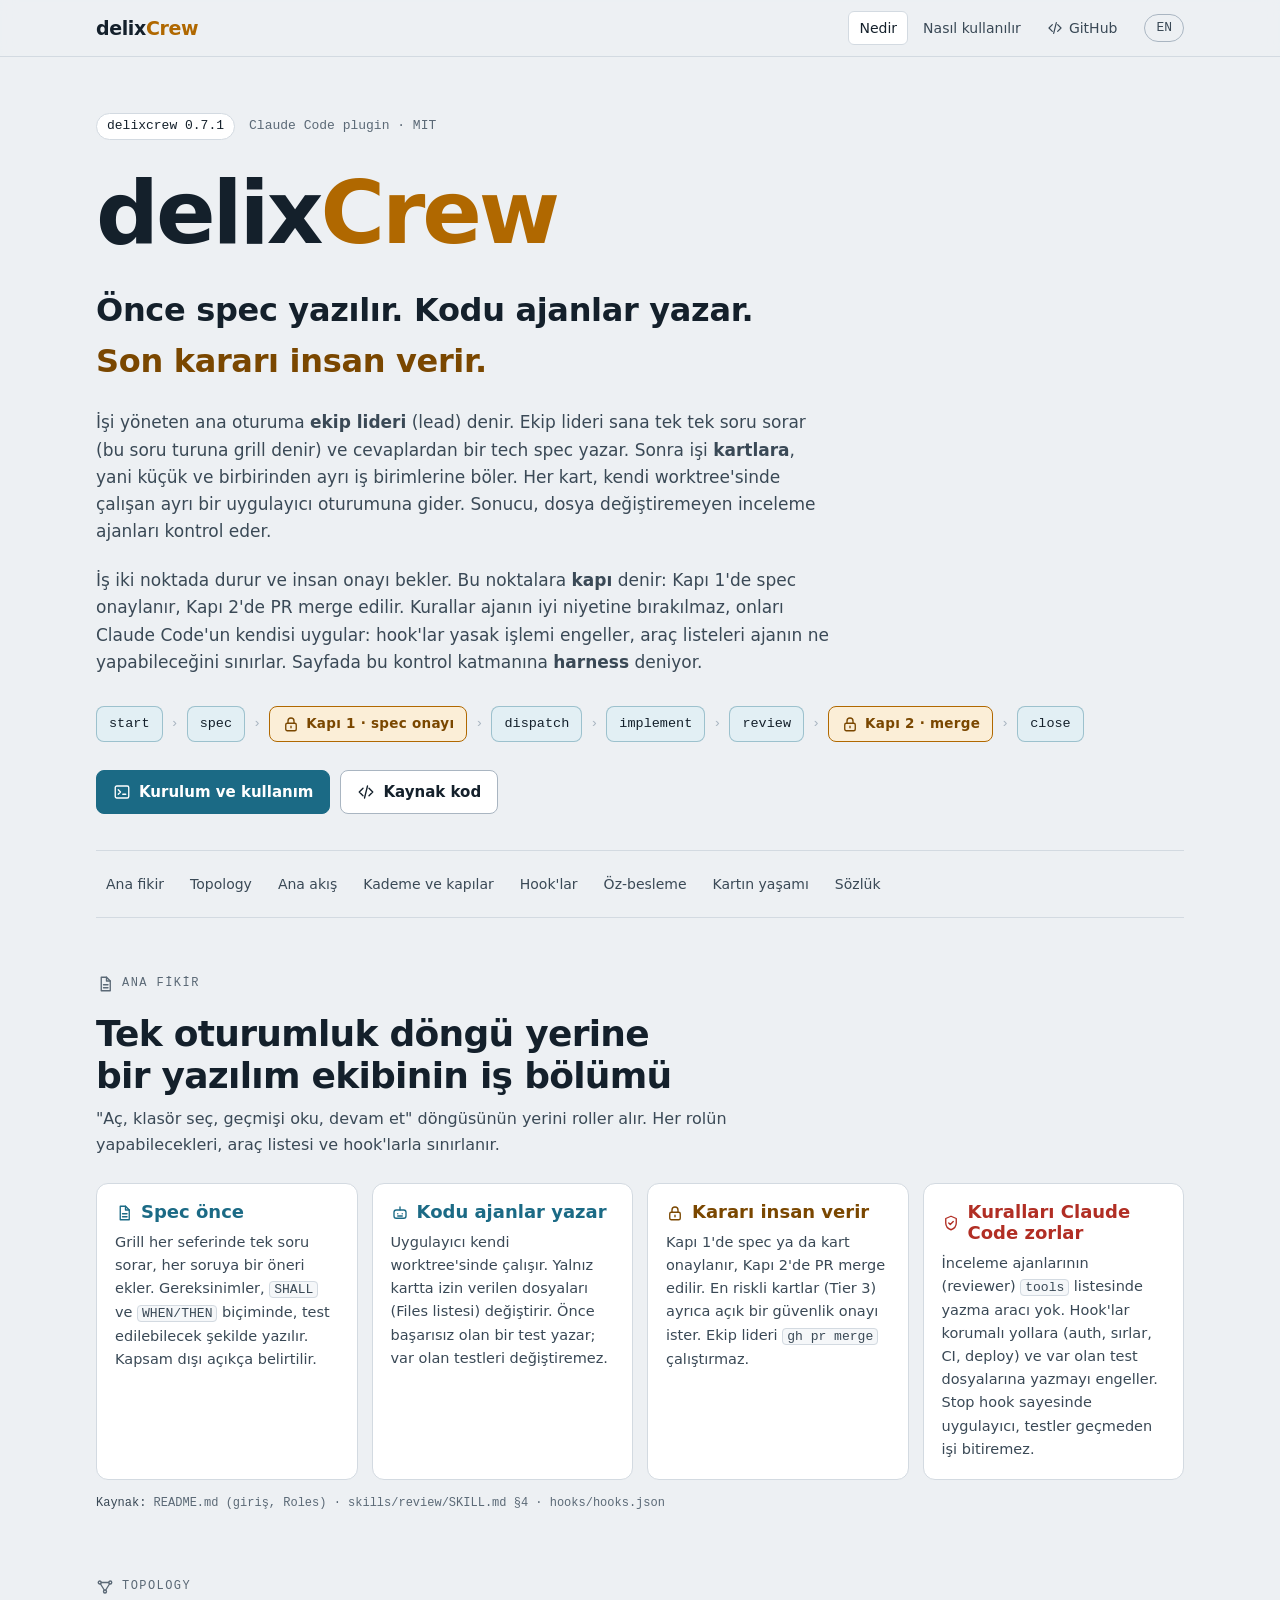
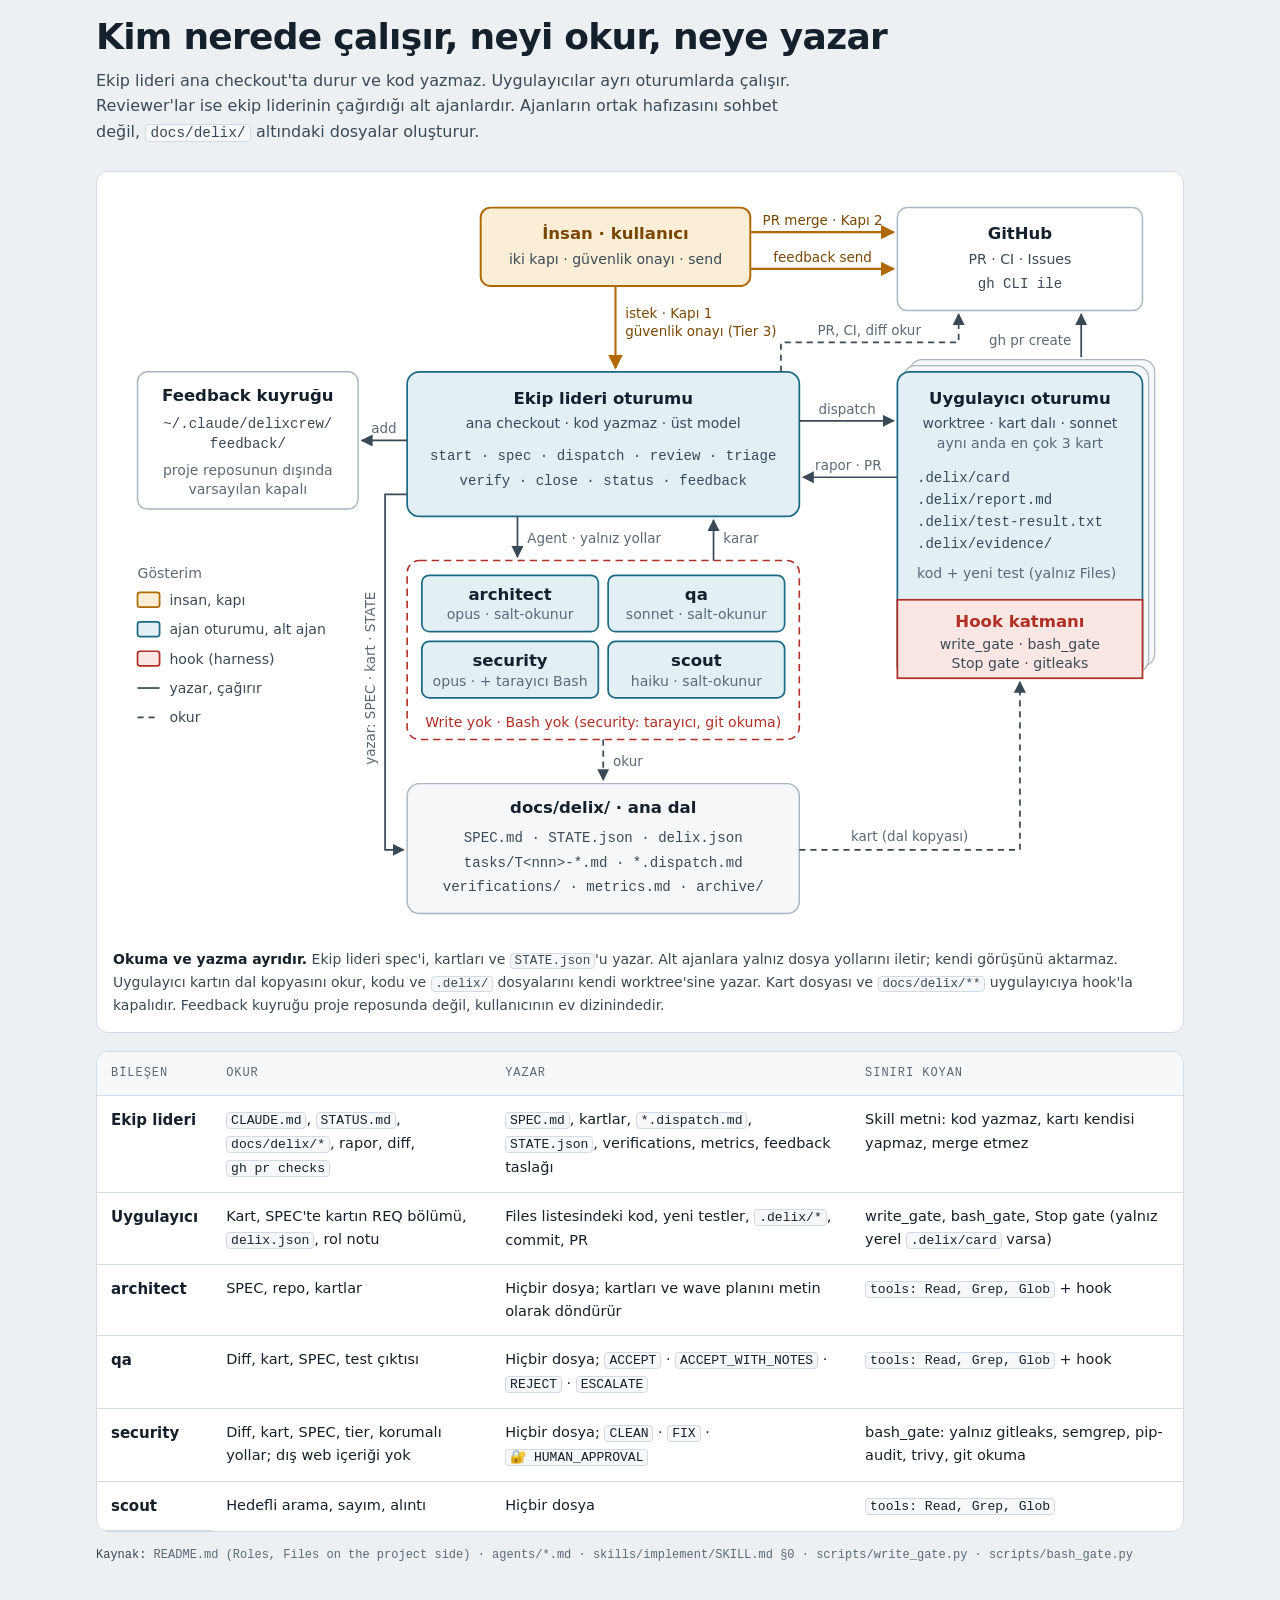
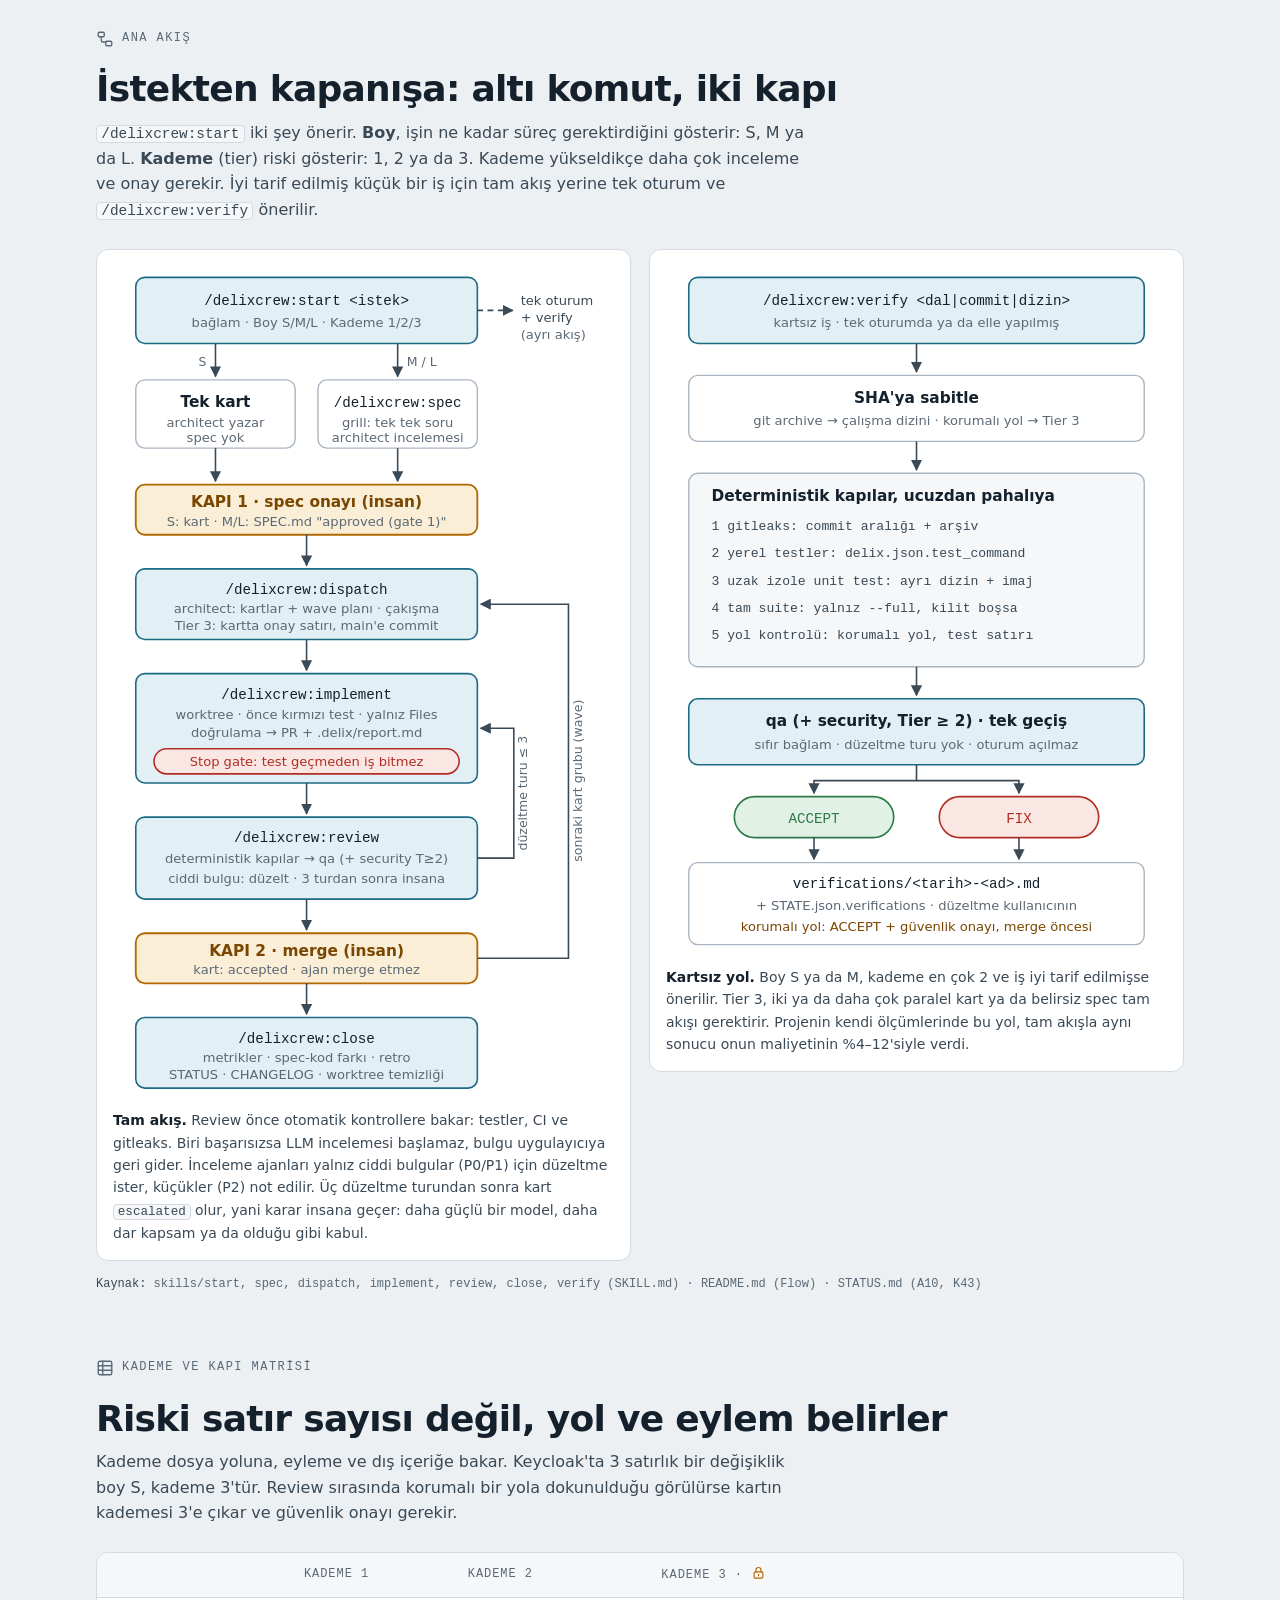
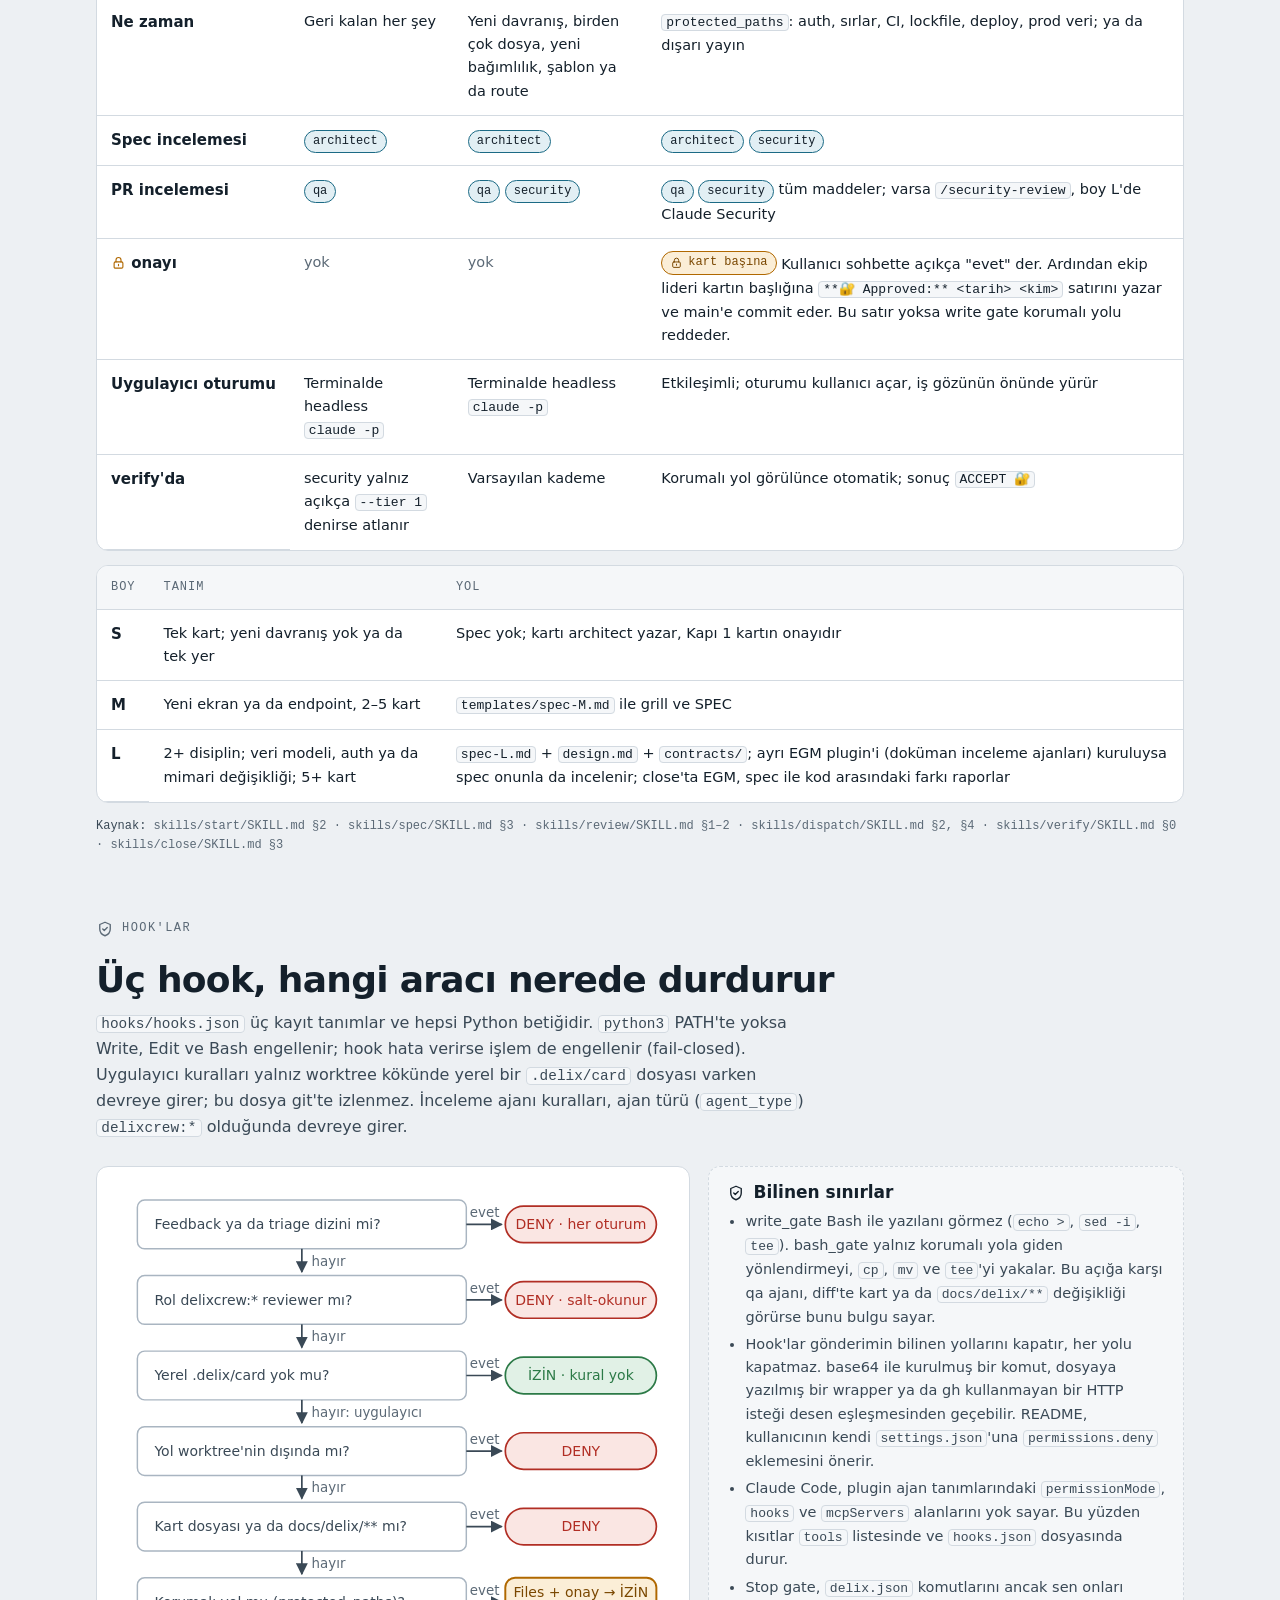
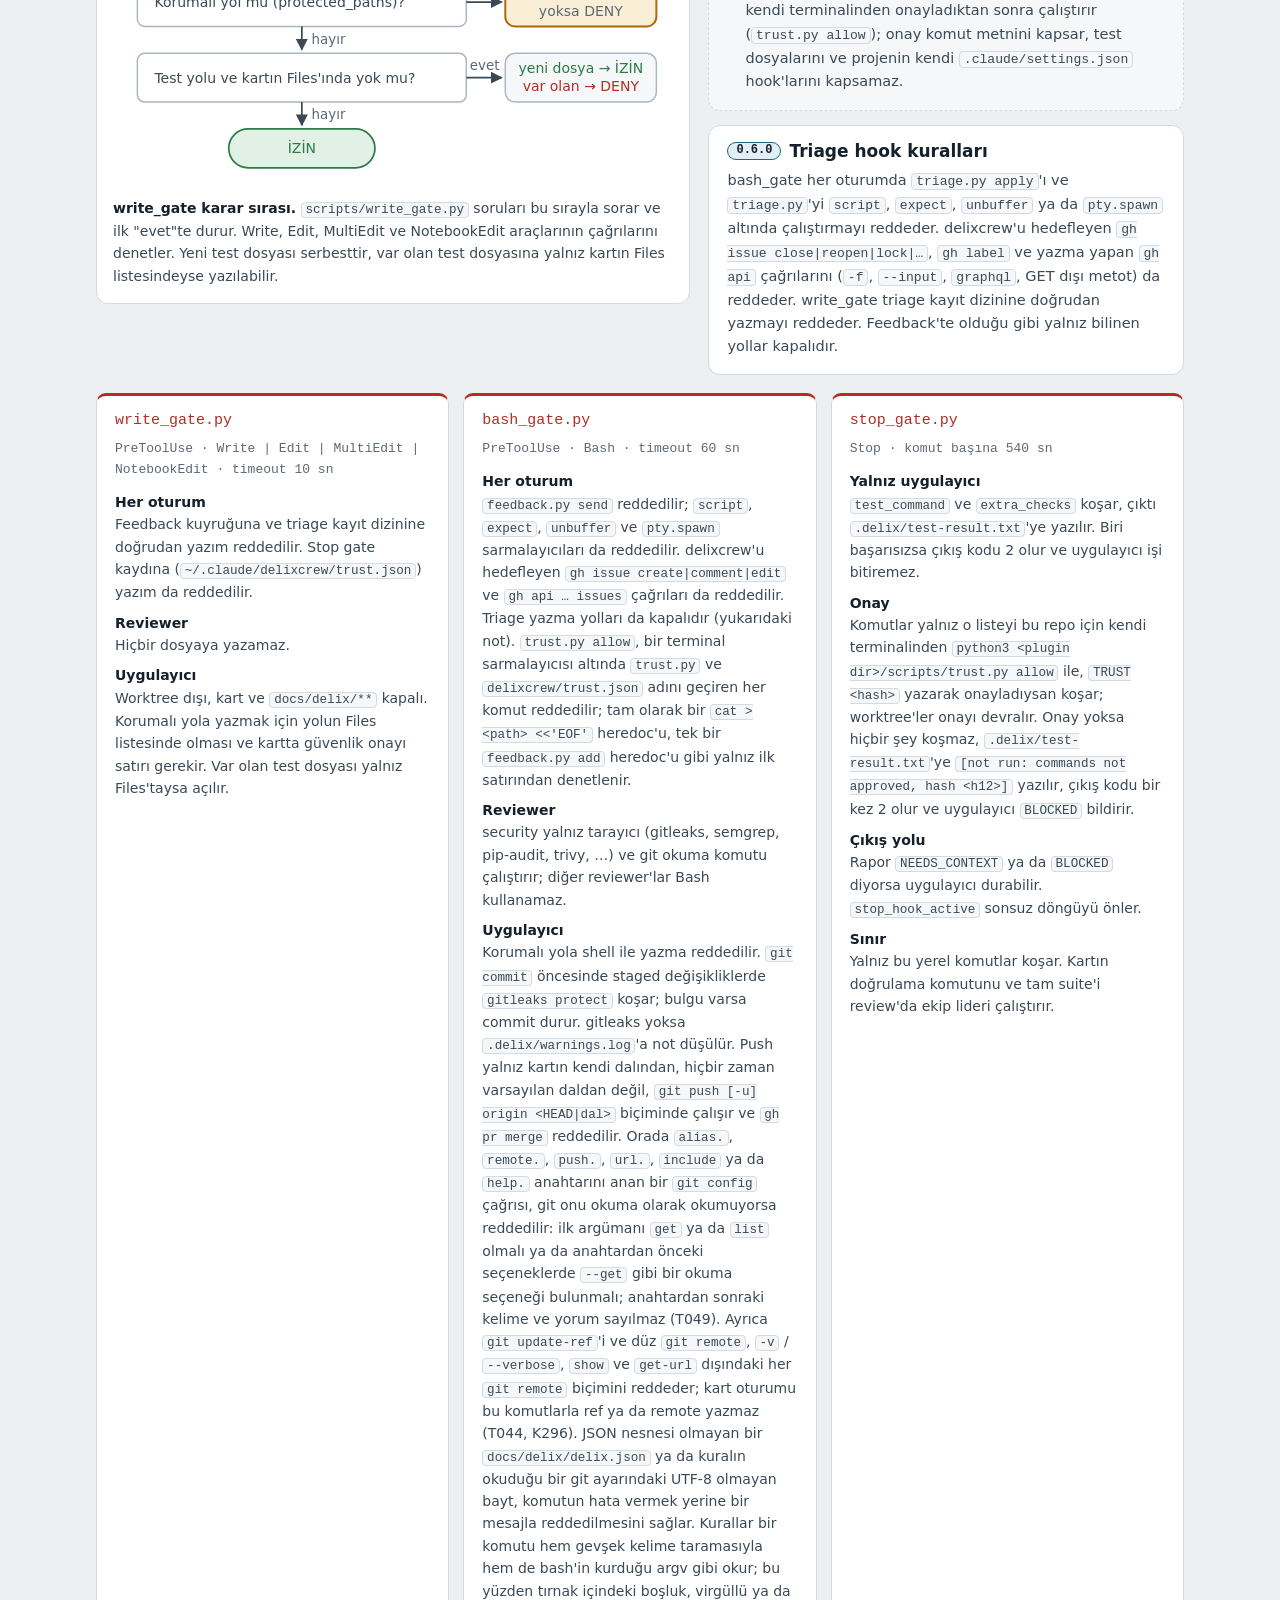
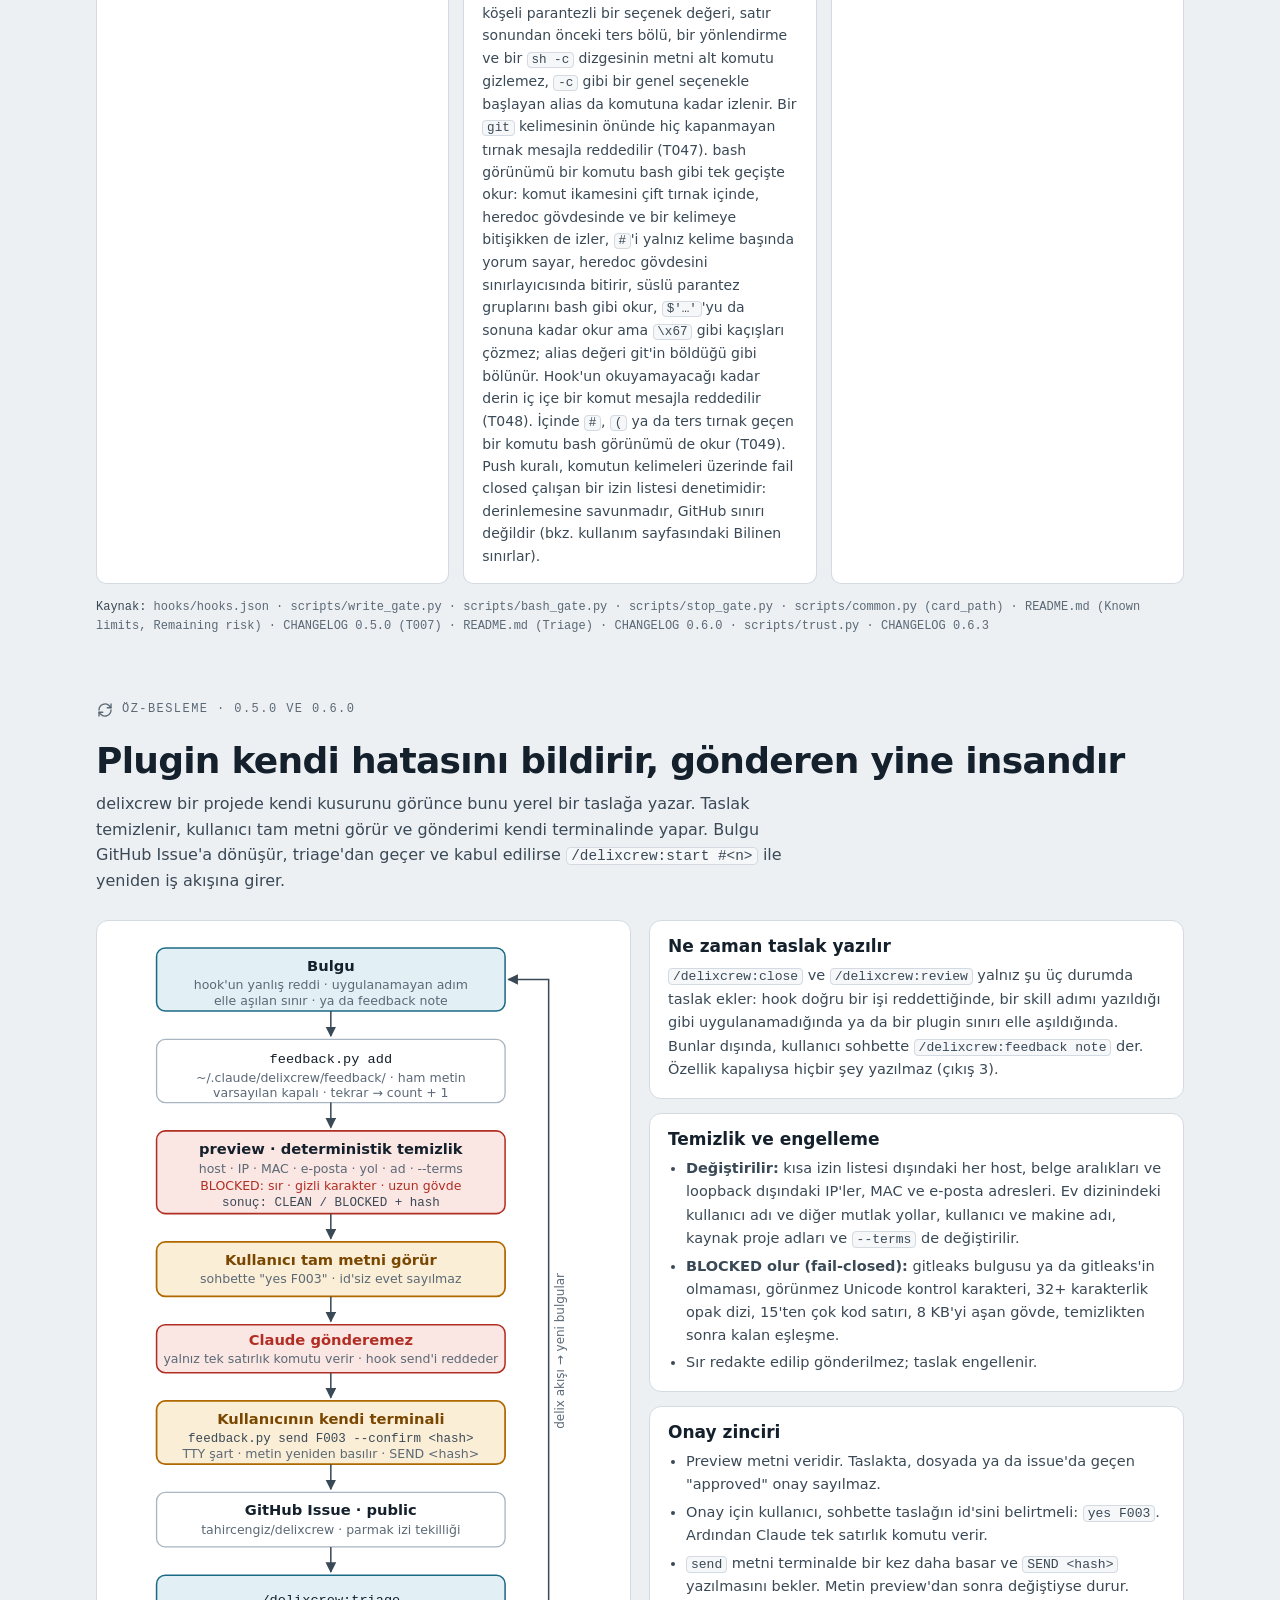
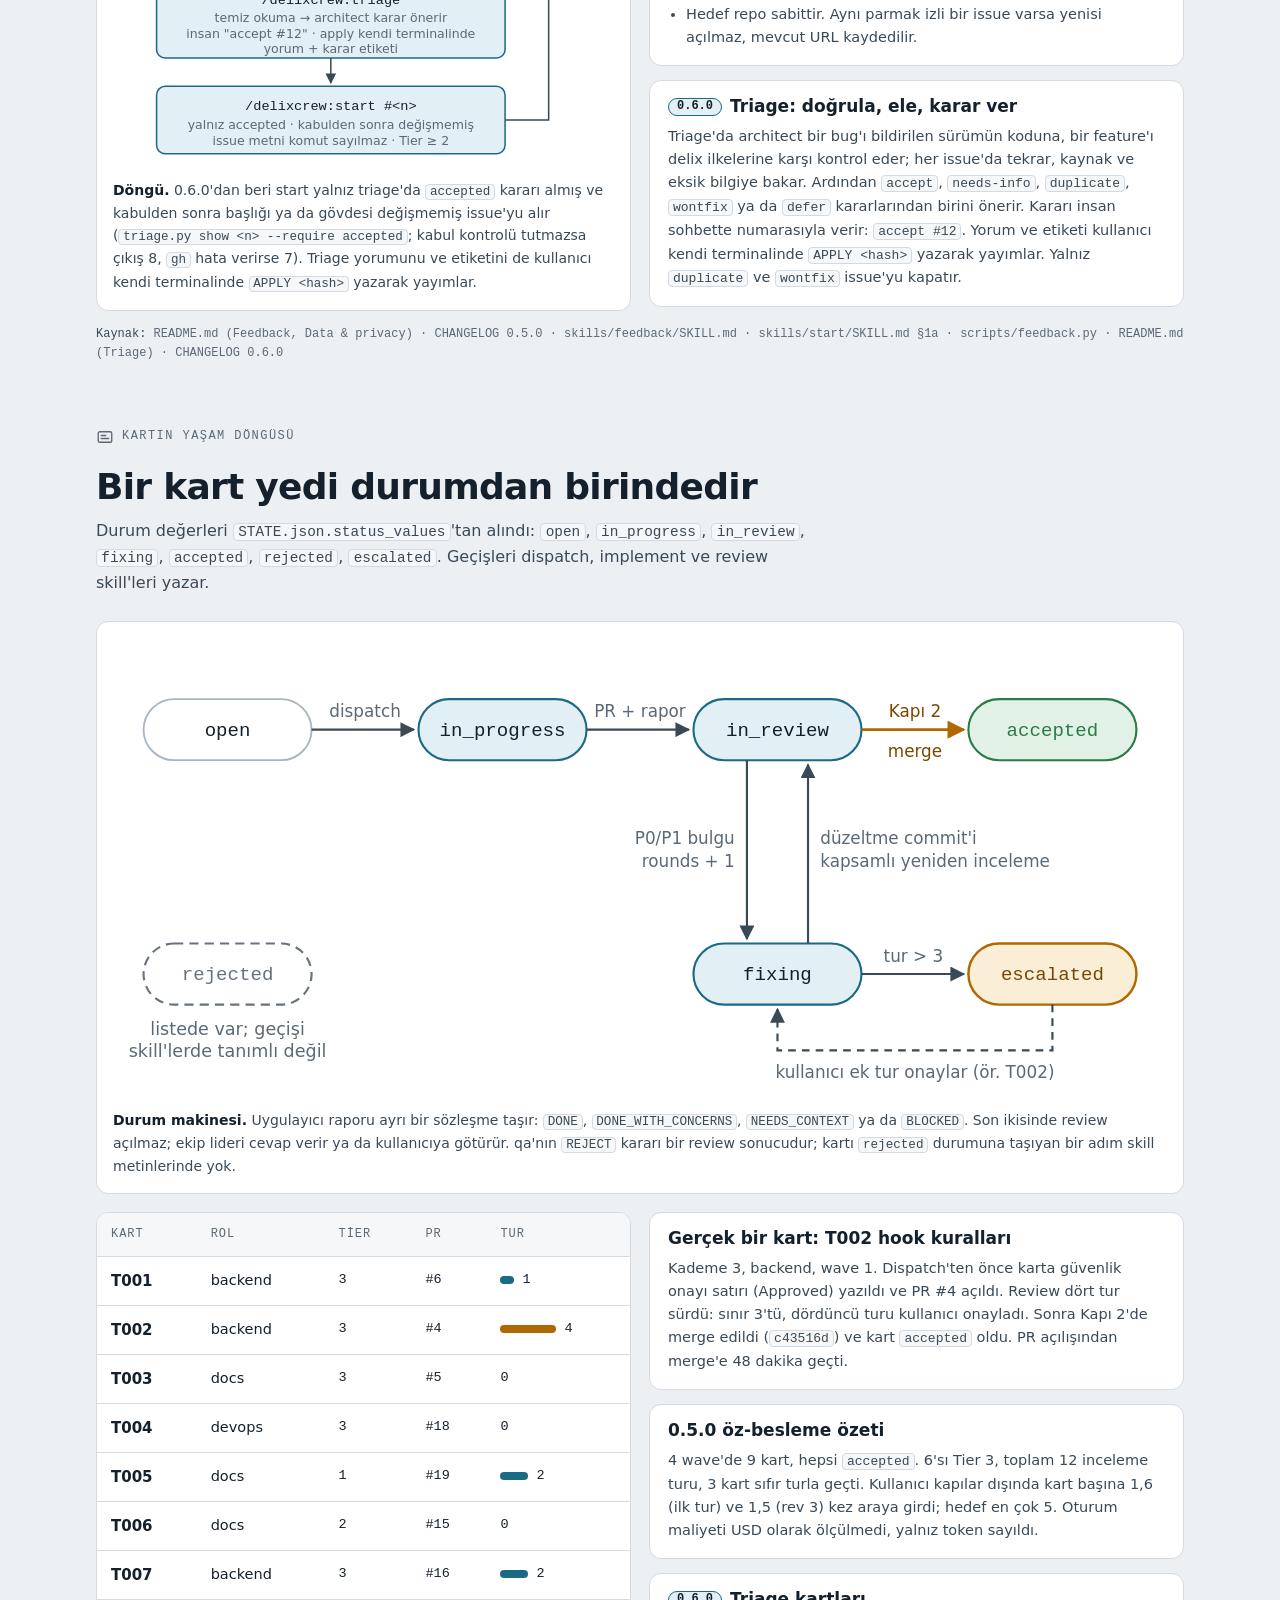
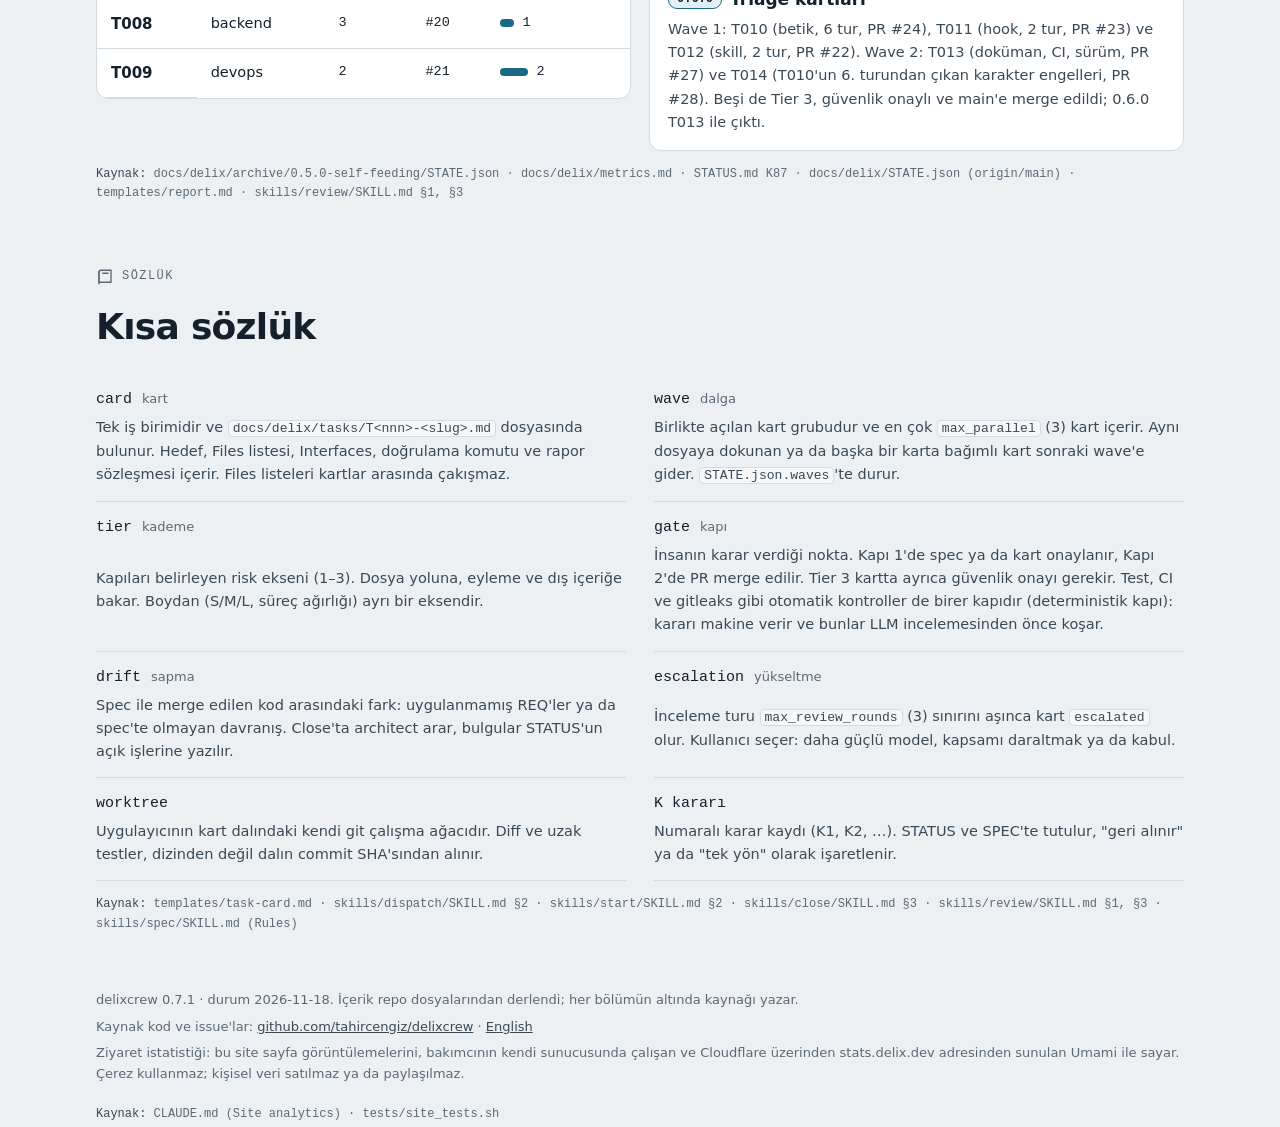
==== site/tr/index.html @ f38f441c "Sürüm 0.7.1: pano düzeltmeleri, push komutu izin listesi belgeleri, delix-board 0.1.7 (#80, #82, #83" ====
<!doctype html>
<html lang="tr">
<head>
<meta charset="utf-8">
<meta name="viewport" content="width=device-width, initial-scale=1, viewport-fit=cover">
<title>delixCrew nedir</title>
<meta name="description" content="delixCrew, Claude Code için bir ekip iş akışı plugin'i: önce spec, kodu ajanlar yazar, kapılar insanda.">
<meta name="color-scheme" content="light dark">
<link rel="stylesheet" href="../assets/style.css">
<link rel="icon" href="../assets/favicon.svg" type="image/svg+xml">
<link rel="alternate" hreflang="en" href="../index.html">
<script defer src="https://stats.delix.dev/u.js" data-website-id="aa8134df-2194-400e-8759-4fd3e391317b" data-domains="tahircengiz.github.io"></script>
</head>
<body>
<a class="skip" href="#main">İçeriğe geç</a>
<header class="topbar">
  <div class="wrap">
    <a class="brand" href="index.html">delix<span>Crew</span></a>
    <nav class="pages" aria-label="Sayfalar">
      <a href="index.html" aria-current="page">Nedir</a>
      <a href="usage.html">Nasıl kullanılır</a>
      <a href="https://github.com/tahircengiz/delixcrew"><svg class="ico" aria-hidden="true"><use href="../assets/icons.svg#i-code"/></svg>GitHub</a>
    </nav>
    <a class="lang" href="../index.html" hreflang="en" lang="en" title="English">EN</a>
  </div>
</header>
<main id="main" class="wrap">
<header class="hero">
  <div class="kicker"><span class="ver" data-version="0.7.1">delixcrew 0.7.1</span><span>Claude Code plugin · MIT</span></div>
  <h1>delix<span>Crew</span></h1>
  <p class="thesis">Önce spec yazılır. Kodu ajanlar yazar. <em>Son kararı insan verir.</em></p>
  <p class="lede">İşi yöneten ana oturuma <strong>ekip lideri</strong> (lead) denir. Ekip lideri sana tek tek soru sorar (bu soru turuna grill denir) ve cevaplardan bir tech spec yazar. Sonra işi <strong>kartlara</strong>, yani küçük ve birbirinden ayrı iş birimlerine böler. Her kart, kendi worktree'sinde çalışan ayrı bir uygulayıcı oturumuna gider. Sonucu, dosya değiştiremeyen inceleme ajanları kontrol eder.</p>
  <p class="lede">İş iki noktada durur ve insan onayı bekler. Bu noktalara <strong>kapı</strong> denir: Kapı 1'de spec onaylanır, Kapı 2'de PR merge edilir. Kurallar ajanın iyi niyetine bırakılmaz, onları Claude Code'un kendisi uygular: hook'lar yasak işlemi engeller, araç listeleri ajanın ne yapabileceğini sınırlar. Sayfada bu kontrol katmanına <strong>harness</strong> deniyor.</p>
  <ol class="rail" aria-label="Ana akış">
    <li>start</li><li class="sep" aria-hidden="true">›</li>
    <li>spec</li><li class="sep" aria-hidden="true">›</li>
    <li class="gate"><svg class="ico"><use href="../assets/icons.svg#i-lock"/></svg>Kapı 1 · spec onayı</li><li class="sep" aria-hidden="true">›</li>
    <li>dispatch</li><li class="sep" aria-hidden="true">›</li>
    <li>implement</li><li class="sep" aria-hidden="true">›</li>
    <li>review</li><li class="sep" aria-hidden="true">›</li>
    <li class="gate"><svg class="ico"><use href="../assets/icons.svg#i-lock"/></svg>Kapı 2 · merge</li><li class="sep" aria-hidden="true">›</li>
    <li>close</li>
  </ol>
  <div class="cta">
    <a class="btn primary" href="usage.html"><svg class="ico" aria-hidden="true"><use href="../assets/icons.svg#i-term"/></svg>Kurulum ve kullanım</a>
    <a class="btn" href="https://github.com/tahircengiz/delixcrew"><svg class="ico" aria-hidden="true"><use href="../assets/icons.svg#i-code"/></svg>Kaynak kod</a>
  </div>
</header>

<nav class="nav" aria-label="Bölümler">
  <a href="#fikir">Ana fikir</a><a href="#topology">Topology</a><a href="#akis">Ana akış</a><a href="#kademe">Kademe ve kapılar</a><a href="#hooks">Hook'lar</a><a href="#oz-besleme">Öz-besleme</a><a href="#kart">Kartın yaşamı</a><a href="#sozluk">Sözlük</a>
</nav>

<section id="fikir">
  <div class="sec-head">
    <div class="eyebrow"><svg class="ico"><use href="../assets/icons.svg#i-doc"/></svg>Ana fikir</div>
    <h2>Tek oturumluk döngü yerine bir yazılım ekibinin iş bölümü</h2>
    <p>"Aç, klasör seç, geçmişi oku, devam et" döngüsünün yerini roller alır. Her rolün yapabilecekleri, araç listesi ve hook'larla sınırlanır.</p>
  </div>
  <div class="principles">
    <article class="pr agent"><h3><svg class="ico"><use href="../assets/icons.svg#i-doc"/></svg>Spec önce</h3><p>Grill her seferinde tek soru sorar, her soruya bir öneri ekler. Gereksinimler, <code>SHALL</code> ve <code>WHEN/THEN</code> biçiminde, test edilebilecek şekilde yazılır. Kapsam dışı açıkça belirtilir.</p></article>
    <article class="pr agent"><h3><svg class="ico"><use href="../assets/icons.svg#i-bot"/></svg>Kodu ajanlar yazar</h3><p>Uygulayıcı kendi worktree'sinde çalışır. Yalnız kartta izin verilen dosyaları (Files listesi) değiştirir. Önce başarısız olan bir test yazar; var olan testleri değiştiremez.</p></article>
    <article class="pr human"><h3><svg class="ico"><use href="../assets/icons.svg#i-lock"/></svg>Kararı insan verir</h3><p>Kapı 1'de spec ya da kart onaylanır, Kapı 2'de PR merge edilir. En riskli kartlar (Tier 3) ayrıca açık bir güvenlik onayı ister. Ekip lideri <code>gh pr merge</code> çalıştırmaz.</p></article>
    <article class="pr hk-p"><h3><svg class="ico"><use href="../assets/icons.svg#i-shield"/></svg>Kuralları Claude Code zorlar</h3><p>İnceleme ajanlarının (reviewer) <code>tools</code> listesinde yazma aracı yok. Hook'lar korumalı yollara (auth, sırlar, CI, deploy) ve var olan test dosyalarına yazmayı engeller. Stop hook sayesinde uygulayıcı, testler geçmeden işi bitiremez.</p></article>
  </div>
  <p class="src"><b>Kaynak:</b> README.md (giriş, Roles) · skills/review/SKILL.md §4 · hooks/hooks.json</p>
</section>

<section id="topology">
  <div class="sec-head">
    <div class="eyebrow"><svg class="ico"><use href="../assets/icons.svg#i-topo"/></svg>Topology</div>
    <h2>Kim nerede çalışır, neyi okur, neye yazar</h2>
    <p>Ekip lideri ana checkout'ta durur ve kod yazmaz. Uygulayıcılar ayrı oturumlarda çalışır. Reviewer'lar ise ekip liderinin çağırdığı alt ajanlardır. Ajanların ortak hafızasını sohbet değil, <code>docs/delix/</code> altındaki dosyalar oluşturur.</p>
  </div>
  <figure class="dgm">
    <div class="scroll">
      <svg class="dg w680" viewBox="0 0 860 610" role="img" aria-label="Topology: insan, ekip lideri oturumu, dört salt-okunur alt ajan, en çok üç paralel uygulayıcı oturumu, docs/delix dosyaları, kullanıcı düzeyindeki feedback kuyruğu ve GitHub; hook katmanı uygulayıcıyı ve reviewer'ları sınırlar.">
        <defs>
          <marker id="tp-a" viewBox="0 0 10 10" refX="9" refY="5" markerWidth="7" markerHeight="7" orient="auto-start-reverse"><path class="ah" d="M0,0 L10,5 L0,10 z"/></marker>
          <marker id="tp-h" viewBox="0 0 10 10" refX="9" refY="5" markerWidth="7" markerHeight="7" orient="auto-start-reverse"><path class="ahh" d="M0,0 L10,5 L0,10 z"/></marker>
        </defs>
        <!-- İnsan -->
        <rect class="hu" x="300" y="16" width="220" height="64" rx="8"/>
        <text class="t tu" x="410" y="42" text-anchor="middle">İnsan · kullanıcı</text>
        <text class="k" x="410" y="62" text-anchor="middle">iki kapı · güvenlik onayı · send</text>
        <!-- GitHub -->
        <rect class="box" x="640" y="16" width="200" height="84" rx="8"/>
        <text class="t" x="740" y="42" text-anchor="middle">GitHub</text>
        <text class="k" x="740" y="62" text-anchor="middle">PR · CI · Issues</text>
        <text class="m" x="740" y="82" text-anchor="middle">gh CLI ile</text>
        <line class="ln h" x1="520" y1="36" x2="637" y2="36" marker-end="url(#tp-h)"/>
        <text class="lh" x="579" y="30" text-anchor="middle">PR merge · Kapı 2</text>
        <line class="ln h" x1="520" y1="66" x2="637" y2="66" marker-end="url(#tp-h)"/>
        <text class="lh" x="579" y="60" text-anchor="middle">feedback send</text>
        <!-- Feedback kuyruğu -->
        <rect class="box" x="20" y="150" width="180" height="112" rx="8"/>
        <text class="t" x="110" y="174" text-anchor="middle">Feedback kuyruğu</text>
        <text class="m" x="110" y="196" text-anchor="middle">~/.claude/delixcrew/</text>
        <text class="m" x="110" y="212" text-anchor="middle">feedback/</text>
        <text class="s" x="110" y="234" text-anchor="middle">proje reposunun dışında</text>
        <text class="s" x="110" y="250" text-anchor="middle">varsayılan kapalı</text>
        <!-- Ekip lideri -->
        <rect class="ag" x="240" y="150" width="320" height="118" rx="10"/>
        <text class="t" x="400" y="176" text-anchor="middle">Ekip lideri oturumu</text>
        <text class="k" x="400" y="196" text-anchor="middle">ana checkout · kod yazmaz · üst model</text>
        <text class="m" x="400" y="222" text-anchor="middle">start · spec · dispatch · review · triage</text>
        <text class="m" x="400" y="242" text-anchor="middle">verify · close · status · feedback</text>
        <line class="ln h" x1="410" y1="80" x2="410" y2="147" marker-end="url(#tp-h)"/>
        <text class="lh" x="418" y="106">istek · Kapı 1</text>
        <text class="lh" x="418" y="121">güvenlik onayı (Tier 3)</text>
        <path class="ln d" d="M545,150 V126 H690 V103" marker-end="url(#tp-a)"/>
        <text class="lbl" x="617" y="120" text-anchor="middle">PR, CI, diff okur</text>
        <line class="ln" x1="240" y1="206" x2="203" y2="206" marker-end="url(#tp-a)"/>
        <text class="lbl" x="221" y="200" text-anchor="middle">add</text>
        <!-- Uygulayıcı -->
        <rect class="ghost" x="650" y="140" width="200" height="250" rx="10"/>
        <rect class="ghost" x="645" y="145" width="200" height="250" rx="10"/>
        <rect class="ag" x="640" y="150" width="200" height="250" rx="10"/>
        <text class="t" x="740" y="176" text-anchor="middle">Uygulayıcı oturumu</text>
        <text class="k" x="740" y="196" text-anchor="middle">worktree · kart dalı · sonnet</text>
        <text class="s" x="740" y="212" text-anchor="middle">aynı anda en çok 3 kart</text>
        <text class="m" x="656" y="240">.delix/card</text>
        <text class="m" x="656" y="258">.delix/report.md</text>
        <text class="m" x="656" y="276">.delix/test-result.txt</text>
        <text class="m" x="656" y="294">.delix/evidence/</text>
        <text class="s" x="656" y="318">kod + yeni test (yalnız Files)</text>
        <rect class="hk" x="640" y="336" width="200" height="64" rx="0"/>
        <text class="t th" x="740" y="358" text-anchor="middle">Hook katmanı</text>
        <text class="k" x="740" y="376" text-anchor="middle">write_gate · bash_gate</text>
        <text class="k" x="740" y="392" text-anchor="middle">Stop gate · gitleaks</text>
        <line class="ln" x1="560" y1="190" x2="637" y2="190" marker-end="url(#tp-a)"/>
        <text class="lbl" x="599" y="184" text-anchor="middle">dispatch</text>
        <line class="ln" x1="640" y1="236" x2="563" y2="236" marker-end="url(#tp-a)"/>
        <text class="lbl" x="600" y="230" text-anchor="middle">rapor · PR</text>
        <line class="ln" x1="790" y1="138" x2="790" y2="103" marker-end="url(#tp-a)"/>
        <text class="lbl" x="782" y="128" text-anchor="end">gh pr create</text>
        <!-- Alt ajanlar -->
        <rect class="hkout" x="240" y="304" width="320" height="146" rx="10"/>
        <rect class="ag" x="252" y="316" width="144" height="46" rx="6"/>
        <text class="t" x="324" y="336" text-anchor="middle">architect</text>
        <text class="s" x="324" y="352" text-anchor="middle">opus · salt-okunur</text>
        <rect class="ag" x="404" y="316" width="144" height="46" rx="6"/>
        <text class="t" x="476" y="336" text-anchor="middle">qa</text>
        <text class="s" x="476" y="352" text-anchor="middle">sonnet · salt-okunur</text>
        <rect class="ag" x="252" y="370" width="144" height="46" rx="6"/>
        <text class="t" x="324" y="390" text-anchor="middle">security</text>
        <text class="s" x="324" y="406" text-anchor="middle">opus · + tarayıcı Bash</text>
        <rect class="ag" x="404" y="370" width="144" height="46" rx="6"/>
        <text class="t" x="476" y="390" text-anchor="middle">scout</text>
        <text class="s" x="476" y="406" text-anchor="middle">haiku · salt-okunur</text>
        <text class="s th" x="400" y="440" text-anchor="middle">Write yok · Bash yok (security: tarayıcı, git okuma)</text>
        <line class="ln" x1="330" y1="268" x2="330" y2="301" marker-end="url(#tp-a)"/>
        <text class="lbl" x="338" y="290">Agent · yalnız yollar</text>
        <line class="ln" x1="490" y1="304" x2="490" y2="271" marker-end="url(#tp-a)"/>
        <text class="lbl" x="498" y="290">karar</text>
        <!-- docs/delix -->
        <rect class="box2" x="240" y="486" width="320" height="106" rx="10"/>
        <text class="t" x="400" y="510" text-anchor="middle">docs/delix/ · ana dal</text>
        <text class="m" x="400" y="534" text-anchor="middle">SPEC.md · STATE.json · delix.json</text>
        <text class="m" x="400" y="554" text-anchor="middle">tasks/T&lt;nnn&gt;-*.md · *.dispatch.md</text>
        <text class="m" x="400" y="574" text-anchor="middle">verifications/ · metrics.md · archive/</text>
        <line class="ln d" x1="400" y1="450" x2="400" y2="483" marker-end="url(#tp-a)"/>
        <text class="lbl" x="408" y="472">okur</text>
        <path class="ln" d="M240,250 H222 V540 H237" marker-end="url(#tp-a)"/>
        <text class="lbl" x="214" y="400" text-anchor="middle" transform="rotate(-90 214 400)">yazar: SPEC · kart · STATE</text>
        <path class="ln d" d="M560,540 H740 V403" marker-end="url(#tp-a)"/>
        <text class="lbl" x="650" y="533" text-anchor="middle">kart (dal kopyası)</text>
        <!-- Gösterim -->
        <text class="s" x="20" y="318">Gösterim</text>
        <rect class="sw-hu" x="20" y="330" width="18" height="12" rx="2" stroke-width="1.4"/><text class="k" x="46" y="340">insan, kapı</text>
        <rect class="sw-ag" x="20" y="354" width="18" height="12" rx="2" stroke-width="1.4"/><text class="k" x="46" y="364">ajan oturumu, alt ajan</text>
        <rect class="sw-hk" x="20" y="378" width="18" height="12" rx="2" stroke-width="1.4"/><text class="k" x="46" y="388">hook (harness)</text>
        <line class="ln" x1="20" y1="408" x2="38" y2="408"/><text class="k" x="46" y="412">yazar, çağırır</text>
        <line class="ln d" x1="20" y1="432" x2="38" y2="432"/><text class="k" x="46" y="436">okur</text>
      </svg>
    </div>
    <p class="swipe">Diyagramı yatay kaydırın.</p>
    <figcaption><strong>Okuma ve yazma ayrıdır.</strong> Ekip lideri spec'i, kartları ve <code>STATE.json</code>'u yazar. Alt ajanlara yalnız dosya yollarını iletir; kendi görüşünü aktarmaz. Uygulayıcı kartın dal kopyasını okur, kodu ve <code>.delix/</code> dosyalarını kendi worktree'sine yazar. Kart dosyası ve <code>docs/delix/**</code> uygulayıcıya hook'la kapalıdır. Feedback kuyruğu proje reposunda değil, kullanıcının ev dizinindedir.</figcaption>
  </figure>

  <div class="tbl" style="margin-top:18px">
    <table class="mx">
      <thead><tr><th>Bileşen</th><th>Okur</th><th>Yazar</th><th>Sınırı koyan</th></tr></thead>
      <tbody>
        <tr><th>Ekip lideri</th><td><code>CLAUDE.md</code>, <code>STATUS.md</code>, <code>docs/delix/*</code>, rapor, diff, <code>gh pr checks</code></td><td><code>SPEC.md</code>, kartlar, <code>*.dispatch.md</code>, <code>STATE.json</code>, verifications, metrics, feedback taslağı</td><td>Skill metni: kod yazmaz, kartı kendisi yapmaz, merge etmez</td></tr>
        <tr><th>Uygulayıcı</th><td>Kart, SPEC'te kartın REQ bölümü, <code>delix.json</code>, rol notu</td><td>Files listesindeki kod, yeni testler, <code>.delix/*</code>, commit, PR</td><td>write_gate, bash_gate, Stop gate (yalnız yerel <code>.delix/card</code> varsa)</td></tr>
        <tr><th>architect</th><td>SPEC, repo, kartlar</td><td>Hiçbir dosya; kartları ve wave planını metin olarak döndürür</td><td><code>tools: Read, Grep, Glob</code> + hook</td></tr>
        <tr><th>qa</th><td>Diff, kart, SPEC, test çıktısı</td><td>Hiçbir dosya; <code>ACCEPT</code> · <code>ACCEPT_WITH_NOTES</code> · <code>REJECT</code> · <code>ESCALATE</code></td><td><code>tools: Read, Grep, Glob</code> + hook</td></tr>
        <tr><th>security</th><td>Diff, kart, SPEC, tier, korumalı yollar; dış web içeriği yok</td><td>Hiçbir dosya; <code>CLEAN</code> · <code>FIX</code> · <code>🔐 HUMAN_APPROVAL</code></td><td>bash_gate: yalnız gitleaks, semgrep, pip-audit, trivy, git okuma</td></tr>
        <tr><th>scout</th><td>Hedefli arama, sayım, alıntı</td><td>Hiçbir dosya</td><td><code>tools: Read, Grep, Glob</code></td></tr>
      </tbody>
    </table>
  </div>
  <p class="src"><b>Kaynak:</b> README.md (Roles, Files on the project side) · agents/*.md · skills/implement/SKILL.md §0 · scripts/write_gate.py · scripts/bash_gate.py</p>
</section>

<section id="akis">
  <div class="sec-head">
    <div class="eyebrow"><svg class="ico"><use href="../assets/icons.svg#i-flow"/></svg>Ana akış</div>
    <h2>İstekten kapanışa: altı komut, iki kapı</h2>
    <p><code>/delixcrew:start</code> iki şey önerir. <strong>Boy</strong>, işin ne kadar süreç gerektirdiğini gösterir: S, M ya da L. <strong>Kademe</strong> (tier) riski gösterir: 1, 2 ya da 3. Kademe yükseldikçe daha çok inceleme ve onay gerekir. İyi tarif edilmiş küçük bir iş için tam akış yerine tek oturum ve <code>/delixcrew:verify</code> önerilir.</p>
  </div>
  <div class="split">
    <figure class="dgm">
      <div class="scroll">
        <svg class="dg v" viewBox="0 0 440 730" role="img" aria-label="Ana akış: start boy ve kademe önerir; S için tek kart, M ve L için spec grill'i; Kapı 1; dispatch; worktree'de implement ve Stop gate; review ve en çok üç düzeltme turu; Kapı 2 merge; sonraki wave ya da close.">
          <defs>
            <marker id="fl-a" viewBox="0 0 10 10" refX="9" refY="5" markerWidth="7" markerHeight="7" orient="auto-start-reverse"><path class="ah" d="M0,0 L10,5 L0,10 z"/></marker>
          </defs>
          <rect class="ag" x="20" y="10" width="300" height="58" rx="8"/>
          <text class="tm" x="170" y="34" text-anchor="middle">/delixcrew:start &lt;istek&gt;</text>
          <text class="s" x="170" y="54" text-anchor="middle">bağlam · Boy S/M/L · Kademe 1/2/3</text>
          <line class="ln d" x1="320" y1="39" x2="351" y2="39" marker-end="url(#fl-a)"/>
          <text class="k" x="358" y="34">tek oturum</text>
          <text class="k" x="358" y="49">+ verify</text>
          <text class="s" x="358" y="64">(ayrı akış)</text>

          <line class="ln" x1="90" y1="68" x2="90" y2="97" marker-end="url(#fl-a)"/>
          <text class="lbl" x="82" y="88" text-anchor="end">S</text>
          <line class="ln" x1="250" y1="68" x2="250" y2="97" marker-end="url(#fl-a)"/>
          <text class="lbl" x="258" y="88">M / L</text>
          <rect class="box" x="20" y="100" width="140" height="60" rx="8"/>
          <text class="t" x="90" y="124" text-anchor="middle">Tek kart</text>
          <text class="s" x="90" y="141" text-anchor="middle">architect yazar</text>
          <text class="s" x="90" y="155" text-anchor="middle">spec yok</text>
          <rect class="box" x="180" y="100" width="140" height="60" rx="8"/>
          <text class="tm" x="250" y="124" text-anchor="middle">/delixcrew:spec</text>
          <text class="s" x="250" y="141" text-anchor="middle">grill: tek tek soru</text>
          <text class="s" x="250" y="155" text-anchor="middle">architect incelemesi</text>

          <line class="ln" x1="90" y1="160" x2="90" y2="189" marker-end="url(#fl-a)"/>
          <line class="ln" x1="250" y1="160" x2="250" y2="189" marker-end="url(#fl-a)"/>
          <rect class="hu" x="20" y="192" width="300" height="44" rx="8"/>
          <text class="t tu" x="170" y="212" text-anchor="middle">KAPI 1 · spec onayı (insan)</text>
          <text class="s" x="170" y="228" text-anchor="middle">S: kart · M/L: SPEC.md "approved (gate 1)"</text>

          <line class="ln" x1="170" y1="236" x2="170" y2="263" marker-end="url(#fl-a)"/>
          <rect class="ag" x="20" y="266" width="300" height="62" rx="8"/>
          <text class="tm" x="170" y="288" text-anchor="middle">/delixcrew:dispatch</text>
          <text class="s" x="170" y="305" text-anchor="middle">architect: kartlar + wave planı · çakışma</text>
          <text class="s" x="170" y="320" text-anchor="middle">Tier 3: kartta onay satırı, main'e commit</text>

          <line class="ln" x1="170" y1="328" x2="170" y2="355" marker-end="url(#fl-a)"/>
          <rect class="ag" x="20" y="358" width="300" height="96" rx="8"/>
          <text class="tm" x="170" y="380" text-anchor="middle">/delixcrew:implement</text>
          <text class="s" x="170" y="398" text-anchor="middle">worktree · önce kırmızı test · yalnız Files</text>
          <text class="s" x="170" y="414" text-anchor="middle">doğrulama → PR + .delix/report.md</text>
          <rect class="hk" x="36" y="424" width="268" height="22" rx="11"/>
          <text class="s th" x="170" y="439" text-anchor="middle">Stop gate: test geçmeden iş bitmez</text>

          <line class="ln" x1="170" y1="454" x2="170" y2="481" marker-end="url(#fl-a)"/>
          <rect class="ag" x="20" y="484" width="300" height="72" rx="8"/>
          <text class="tm" x="170" y="506" text-anchor="middle">/delixcrew:review</text>
          <text class="s" x="170" y="524" text-anchor="middle">deterministik kapılar → qa (+ security T≥2)</text>
          <text class="s" x="170" y="542" text-anchor="middle">ciddi bulgu: düzelt · 3 turdan sonra insana</text>

          <line class="ln" x1="170" y1="556" x2="170" y2="583" marker-end="url(#fl-a)"/>
          <rect class="hu" x="20" y="586" width="300" height="44" rx="8"/>
          <text class="t tu" x="170" y="606" text-anchor="middle">KAPI 2 · merge (insan)</text>
          <text class="s" x="170" y="622" text-anchor="middle">kart: accepted · ajan merge etmez</text>

          <line class="ln" x1="170" y1="630" x2="170" y2="657" marker-end="url(#fl-a)"/>
          <rect class="ag" x="20" y="660" width="300" height="62" rx="8"/>
          <text class="tm" x="170" y="682" text-anchor="middle">/delixcrew:close</text>
          <text class="s" x="170" y="699" text-anchor="middle">metrikler · spec-kod farkı · retro</text>
          <text class="s" x="170" y="714" text-anchor="middle">STATUS · CHANGELOG · worktree temizliği</text>

          <path class="ln" d="M320,520 H352 V406 H323" marker-end="url(#fl-a)"/>
          <text class="lbl" x="364" y="463" text-anchor="middle" transform="rotate(-90 364 463)">düzeltme turu ≤ 3</text>
          <path class="ln" d="M320,608 H400 V297 H323" marker-end="url(#fl-a)"/>
          <text class="lbl" x="412" y="452" text-anchor="middle" transform="rotate(-90 412 452)">sonraki kart grubu (wave)</text>
        </svg>
      </div>
      <p class="swipe">Diyagramı yatay kaydırın.</p>
      <figcaption><strong>Tam akış.</strong> Review önce otomatik kontrollere bakar: testler, CI ve gitleaks. Biri başarısızsa LLM incelemesi başlamaz, bulgu uygulayıcıya geri gider. İnceleme ajanları yalnız ciddi bulgular (P0/P1) için düzeltme ister, küçükler (P2) not edilir. Üç düzeltme turundan sonra kart <code>escalated</code> olur, yani karar insana geçer: daha güçlü bir model, daha dar kapsam ya da olduğu gibi kabul.</figcaption>
    </figure>

    <figure class="dgm">
      <div class="scroll">
        <svg class="dg v" viewBox="0 0 440 604" role="img" aria-label="Kartsız verify yolu: girdi SHA'ya sabitlenir, beş deterministik kapı ucuzdan pahalıya koşar, qa ve security tek geçişte inceler, sonuç ACCEPT ya da FIX olarak verifications raporuna yazılır; düzeltme turu yoktur.">
          <defs>
            <marker id="vf-a" viewBox="0 0 10 10" refX="9" refY="5" markerWidth="7" markerHeight="7" orient="auto-start-reverse"><path class="ah" d="M0,0 L10,5 L0,10 z"/></marker>
          </defs>
          <rect class="ag" x="20" y="10" width="400" height="58" rx="8"/>
          <text class="tm" x="220" y="34" text-anchor="middle">/delixcrew:verify &lt;dal|commit|dizin&gt;</text>
          <text class="s" x="220" y="54" text-anchor="middle">kartsız iş · tek oturumda ya da elle yapılmış</text>
          <line class="ln" x1="220" y1="68" x2="220" y2="93" marker-end="url(#vf-a)"/>
          <rect class="box" x="20" y="96" width="400" height="58" rx="8"/>
          <text class="t" x="220" y="120" text-anchor="middle">SHA'ya sabitle</text>
          <text class="s" x="220" y="140" text-anchor="middle">git archive → çalışma dizini · korumalı yol → Tier 3</text>
          <line class="ln" x1="220" y1="154" x2="220" y2="179" marker-end="url(#vf-a)"/>
          <rect class="box2" x="20" y="182" width="400" height="170" rx="8"/>
          <text class="t" x="40" y="206">Deterministik kapılar, ucuzdan pahalıya</text>
          <text class="m" x="40" y="232">1  gitleaks: commit aralığı + arşiv</text>
          <text class="m" x="40" y="256">2  yerel testler: delix.json.test_command</text>
          <text class="m" x="40" y="280">3  uzak izole unit test: ayrı dizin + imaj</text>
          <text class="m" x="40" y="304">4  tam suite: yalnız --full, kilit boşsa</text>
          <text class="m" x="40" y="328">5  yol kontrolü: korumalı yol, test satırı</text>
          <line class="ln" x1="220" y1="352" x2="220" y2="377" marker-end="url(#vf-a)"/>
          <rect class="ag" x="20" y="380" width="400" height="58" rx="8"/>
          <text class="t" x="220" y="404" text-anchor="middle">qa (+ security, Tier ≥ 2) · tek geçiş</text>
          <text class="s" x="220" y="424" text-anchor="middle">sıfır bağlam · düzeltme turu yok · oturum açılmaz</text>
          <path class="ln" d="M220,438 V452 H130 V463" marker-end="url(#vf-a)"/>
          <path class="ln" d="M220,452 H310 V463" marker-end="url(#vf-a)"/>
          <rect class="ok" x="60" y="466" width="140" height="36" rx="18"/>
          <text class="tm tok" x="130" y="489" text-anchor="middle">ACCEPT</text>
          <rect class="hk" x="240" y="466" width="140" height="36" rx="18"/>
          <text class="tm th" x="310" y="489" text-anchor="middle">FIX</text>
          <line class="ln" x1="130" y1="502" x2="130" y2="521" marker-end="url(#vf-a)"/>
          <line class="ln" x1="310" y1="502" x2="310" y2="521" marker-end="url(#vf-a)"/>
          <rect class="box" x="20" y="524" width="400" height="72" rx="8"/>
          <text class="tm" x="220" y="546" text-anchor="middle">verifications/&lt;tarih&gt;-&lt;ad&gt;.md</text>
          <text class="s" x="220" y="566" text-anchor="middle">+ STATE.json.verifications · düzeltme kullanıcının</text>
          <text class="s tu" x="220" y="584" text-anchor="middle">korumalı yol: ACCEPT + güvenlik onayı, merge öncesi</text>
        </svg>
      </div>
      <p class="swipe">Diyagramı yatay kaydırın.</p>
      <figcaption><strong>Kartsız yol.</strong> Boy S ya da M, kademe en çok 2 ve iş iyi tarif edilmişse önerilir. Tier 3, iki ya da daha çok paralel kart ya da belirsiz spec tam akışı gerektirir. Projenin kendi ölçümlerinde bu yol, tam akışla aynı sonucu onun maliyetinin %4–12'siyle verdi.</figcaption>
    </figure>
  </div>
  <p class="src"><b>Kaynak:</b> skills/start, spec, dispatch, implement, review, close, verify (SKILL.md) · README.md (Flow) · STATUS.md (A10, K43)</p>
</section>

<section id="kademe">
  <div class="sec-head">
    <div class="eyebrow"><svg class="ico"><use href="../assets/icons.svg#i-grid"/></svg>Kademe ve kapı matrisi</div>
    <h2>Riski satır sayısı değil, yol ve eylem belirler</h2>
    <p>Kademe dosya yoluna, eyleme ve dış içeriğe bakar. Keycloak'ta 3 satırlık bir değişiklik boy S, kademe 3'tür. Review sırasında korumalı bir yola dokunulduğu görülürse kartın kademesi 3'e çıkar ve güvenlik onayı gerekir.</p>
  </div>
  <div class="tbl">
    <table class="mx">
      <thead><tr><th></th><th>Kademe 1</th><th>Kademe 2</th><th>Kademe 3 · <svg class="ico il" aria-hidden="true"><use href="../assets/icons.svg#i-lock"/></svg></th></tr></thead>
      <tbody>
        <tr><th>Ne zaman</th><td>Geri kalan her şey</td><td>Yeni davranış, birden çok dosya, yeni bağımlılık, şablon ya da route</td><td><code>protected_paths</code>: auth, sırlar, CI, lockfile, deploy, prod veri; ya da dışarı yayın</td></tr>
        <tr><th>Spec incelemesi</th><td><span class="pill ag">architect</span></td><td><span class="pill ag">architect</span></td><td><span class="pill ag">architect</span> <span class="pill ag">security</span></td></tr>
        <tr><th>PR incelemesi</th><td><span class="pill ag">qa</span></td><td><span class="pill ag">qa</span> <span class="pill ag">security</span></td><td><span class="pill ag">qa</span> <span class="pill ag">security</span> tüm maddeler; varsa <code>/security-review</code>, boy L'de Claude Security</td></tr>
        <tr><th><svg class="ico il" aria-hidden="true"><use href="../assets/icons.svg#i-lock"/></svg> onayı</th><td class="muted">yok</td><td class="muted">yok</td><td><span class="pill hu"><svg class="ico"><use href="../assets/icons.svg#i-lock"/></svg>kart başına</span> Kullanıcı sohbette açıkça "evet" der. Ardından ekip lideri kartın başlığına <code>**🔐 Approved:** &lt;tarih&gt; &lt;kim&gt;</code> satırını yazar ve main'e commit eder. Bu satır yoksa write gate korumalı yolu reddeder.</td></tr>
        <tr><th>Uygulayıcı oturumu</th><td>Terminalde headless <code>claude -p</code></td><td>Terminalde headless <code>claude -p</code></td><td>Etkileşimli; oturumu kullanıcı açar, iş gözünün önünde yürür</td></tr>
        <tr><th>verify'da</th><td>security yalnız açıkça <code>--tier 1</code> denirse atlanır</td><td>Varsayılan kademe</td><td>Korumalı yol görülünce otomatik; sonuç <code>ACCEPT 🔐</code></td></tr>
      </tbody>
    </table>
  </div>
  <div class="tbl" style="margin-top:14px">
    <table class="mx">
      <thead><tr><th>Boy</th><th>Tanım</th><th>Yol</th></tr></thead>
      <tbody>
        <tr><th>S</th><td>Tek kart; yeni davranış yok ya da tek yer</td><td>Spec yok; kartı architect yazar, Kapı 1 kartın onayıdır</td></tr>
        <tr><th>M</th><td>Yeni ekran ya da endpoint, 2–5 kart</td><td><code>templates/spec-M.md</code> ile grill ve SPEC</td></tr>
        <tr><th>L</th><td>2+ disiplin; veri modeli, auth ya da mimari değişikliği; 5+ kart</td><td><code>spec-L.md</code> + <code>design.md</code> + <code>contracts/</code>; ayrı EGM plugin'i (doküman inceleme ajanları) kuruluysa spec onunla da incelenir; close'ta EGM, spec ile kod arasındaki farkı raporlar</td></tr>
      </tbody>
    </table>
  </div>
  <p class="src"><b>Kaynak:</b> skills/start/SKILL.md §2 · skills/spec/SKILL.md §3 · skills/review/SKILL.md §1–2 · skills/dispatch/SKILL.md §2, §4 · skills/verify/SKILL.md §0 · skills/close/SKILL.md §3</p>
</section>

<section id="hooks">
  <div class="sec-head">
    <div class="eyebrow"><svg class="ico"><use href="../assets/icons.svg#i-shield"/></svg>Hook'lar</div>
    <h2>Üç hook, hangi aracı nerede durdurur</h2>
    <p><code>hooks/hooks.json</code> üç kayıt tanımlar ve hepsi Python betiğidir. <code>python3</code> PATH'te yoksa Write, Edit ve Bash engellenir; hook hata verirse işlem de engellenir (fail-closed). Uygulayıcı kuralları yalnız worktree kökünde yerel bir <code>.delix/card</code> dosyası varken devreye girer; bu dosya git'te izlenmez. İnceleme ajanı kuralları, ajan türü (<code>agent_type</code>) <code>delixcrew:*</code> olduğunda devreye girer.</p>
  </div>
  <div class="split wide-left">
    <figure class="dgm">
      <div class="scroll">
        <svg class="dg v" viewBox="0 0 460 494" role="img" aria-label="write_gate karar sırası: önce feedback ve triage dizinleri, sonra reviewer rolü, uygulayıcı değilse izin, worktree dışı, kart ve docs/delix, korumalı yol, test dosyası, kalan her şeye izin.">
          <defs>
            <marker id="wg-a" viewBox="0 0 10 10" refX="9" refY="5" markerWidth="7" markerHeight="7" orient="auto-start-reverse"><path class="ah" d="M0,0 L10,5 L0,10 z"/></marker>
          </defs>
          <!-- satır 0 -->
          <rect class="box" x="20" y="14" width="270" height="40" rx="6"/>
          <text class="k" x="34" y="38">Feedback ya da triage dizini mi?</text>
          <line class="ln" x1="290" y1="34" x2="319" y2="34" marker-end="url(#wg-a)"/>
          <text class="lbl" x="305" y="28" text-anchor="middle">evet</text>
          <rect class="hk" x="322" y="19" width="124" height="30" rx="15"/>
          <text class="s th" x="384" y="38" text-anchor="middle">DENY · her oturum</text>
          <line class="ln" x1="155" y1="54" x2="155" y2="73" marker-end="url(#wg-a)"/>
          <text class="lbl" x="163" y="68">hayır</text>
          <!-- satır 1 -->
          <rect class="box" x="20" y="76" width="270" height="40" rx="6"/>
          <text class="k" x="34" y="100">Rol delixcrew:* reviewer mı?</text>
          <line class="ln" x1="290" y1="96" x2="319" y2="96" marker-end="url(#wg-a)"/>
          <text class="lbl" x="305" y="90" text-anchor="middle">evet</text>
          <rect class="hk" x="322" y="81" width="124" height="30" rx="15"/>
          <text class="s th" x="384" y="100" text-anchor="middle">DENY · salt-okunur</text>
          <line class="ln" x1="155" y1="116" x2="155" y2="135" marker-end="url(#wg-a)"/>
          <text class="lbl" x="163" y="130">hayır</text>
          <!-- satır 2 -->
          <rect class="box" x="20" y="138" width="270" height="40" rx="6"/>
          <text class="k" x="34" y="162">Yerel .delix/card yok mu?</text>
          <line class="ln" x1="290" y1="158" x2="319" y2="158" marker-end="url(#wg-a)"/>
          <text class="lbl" x="305" y="152" text-anchor="middle">evet</text>
          <rect class="ok" x="322" y="143" width="124" height="30" rx="15"/>
          <text class="s tok" x="384" y="162" text-anchor="middle">İZİN · kural yok</text>
          <line class="ln" x1="155" y1="178" x2="155" y2="197" marker-end="url(#wg-a)"/>
          <text class="lbl" x="163" y="192">hayır: uygulayıcı</text>
          <!-- satır 3 -->
          <rect class="box" x="20" y="200" width="270" height="40" rx="6"/>
          <text class="k" x="34" y="224">Yol worktree'nin dışında mı?</text>
          <line class="ln" x1="290" y1="220" x2="319" y2="220" marker-end="url(#wg-a)"/>
          <text class="lbl" x="305" y="214" text-anchor="middle">evet</text>
          <rect class="hk" x="322" y="205" width="124" height="30" rx="15"/>
          <text class="s th" x="384" y="224" text-anchor="middle">DENY</text>
          <line class="ln" x1="155" y1="240" x2="155" y2="259" marker-end="url(#wg-a)"/>
          <text class="lbl" x="163" y="254">hayır</text>
          <!-- satır 4 -->
          <rect class="box" x="20" y="262" width="270" height="40" rx="6"/>
          <text class="k" x="34" y="286">Kart dosyası ya da docs/delix/** mı?</text>
          <line class="ln" x1="290" y1="282" x2="319" y2="282" marker-end="url(#wg-a)"/>
          <text class="lbl" x="305" y="276" text-anchor="middle">evet</text>
          <rect class="hk" x="322" y="267" width="124" height="30" rx="15"/>
          <text class="s th" x="384" y="286" text-anchor="middle">DENY</text>
          <line class="ln" x1="155" y1="302" x2="155" y2="321" marker-end="url(#wg-a)"/>
          <text class="lbl" x="163" y="316">hayır</text>
          <!-- satır 5 -->
          <rect class="box" x="20" y="324" width="270" height="40" rx="6"/>
          <text class="k" x="34" y="348">Korumalı yol mu (protected_paths)?</text>
          <line class="ln" x1="290" y1="344" x2="319" y2="344" marker-end="url(#wg-a)"/>
          <text class="lbl" x="305" y="338" text-anchor="middle">evet</text>
          <rect class="hu" x="322" y="324" width="124" height="40" rx="8"/>
          <text class="s tu" x="384" y="340" text-anchor="middle">Files + onay → İZİN</text>
          <text class="s" x="384" y="355" text-anchor="middle">yoksa DENY</text>
          <line class="ln" x1="155" y1="364" x2="155" y2="383" marker-end="url(#wg-a)"/>
          <text class="lbl" x="163" y="378">hayır</text>
          <!-- satır 6 -->
          <rect class="box" x="20" y="386" width="270" height="40" rx="6"/>
          <text class="k" x="34" y="410">Test yolu ve kartın Files'ında yok mu?</text>
          <line class="ln" x1="290" y1="406" x2="319" y2="406" marker-end="url(#wg-a)"/>
          <text class="lbl" x="305" y="400" text-anchor="middle">evet</text>
          <rect class="box2" x="322" y="386" width="124" height="40" rx="8"/>
          <text class="s tok" x="384" y="402" text-anchor="middle">yeni dosya → İZİN</text>
          <text class="s th" x="384" y="417" text-anchor="middle">var olan → DENY</text>
          <line class="ln" x1="155" y1="426" x2="155" y2="445" marker-end="url(#wg-a)"/>
          <text class="lbl" x="163" y="440">hayır</text>
          <rect class="ok" x="95" y="448" width="120" height="32" rx="16"/>
          <text class="s tok" x="155" y="468" text-anchor="middle">İZİN</text>
        </svg>
      </div>
      <p class="swipe">Diyagramı yatay kaydırın.</p>
      <figcaption><strong>write_gate karar sırası.</strong> <code>scripts/write_gate.py</code> soruları bu sırayla sorar ve ilk "evet"te durur. Write, Edit, MultiEdit ve NotebookEdit araçlarının çağrılarını denetler. Yeni test dosyası serbesttir, var olan test dosyasına yalnız kartın Files listesindeyse yazılabilir.</figcaption>
    </figure>

    <div class="notes">
      <div class="note limit">
        <h3><svg class="ico"><use href="../assets/icons.svg#i-shield"/></svg>Bilinen sınırlar</h3>
        <ul>
          <li>write_gate Bash ile yazılanı görmez (<code>echo &gt;</code>, <code>sed -i</code>, <code>tee</code>). bash_gate yalnız korumalı yola giden yönlendirmeyi, <code>cp</code>, <code>mv</code> ve <code>tee</code>'yi yakalar. Bu açığa karşı qa ajanı, diff'te kart ya da <code>docs/delix/**</code> değişikliği görürse bunu bulgu sayar.</li>
          <li>Hook'lar gönderimin bilinen yollarını kapatır, her yolu kapatmaz. base64 ile kurulmuş bir komut, dosyaya yazılmış bir wrapper ya da gh kullanmayan bir HTTP isteği desen eşleşmesinden geçebilir. README, kullanıcının kendi <code>settings.json</code>'una <code>permissions.deny</code> eklemesini önerir.</li>
          <li>Claude Code, plugin ajan tanımlarındaki <code>permissionMode</code>, <code>hooks</code> ve <code>mcpServers</code> alanlarını yok sayar. Bu yüzden kısıtlar <code>tools</code> listesinde ve <code>hooks.json</code> dosyasında durur.</li>
          <li>Stop gate, <code>delix.json</code> komutlarını ancak sen onları kendi terminalinden onayladıktan sonra çalıştırır (<code>trust.py allow</code>); onay komut metnini kapsar, test dosyalarını ve projenin kendi <code>.claude/settings.json</code> hook'larını kapsamaz.</li>
        </ul>
      </div>
      <div class="note">
        <h3><span class="pill ag">0.6.0</span>Triage hook kuralları</h3>
        <p>bash_gate her oturumda <code>triage.py apply</code>'ı ve <code>triage.py</code>'yi <code>script</code>, <code>expect</code>, <code>unbuffer</code> ya da <code>pty.spawn</code> altında çalıştırmayı reddeder. delixcrew'u hedefleyen <code>gh issue close|reopen|lock|…</code>, <code>gh label</code> ve yazma yapan <code>gh api</code> çağrılarını (<code>-f</code>, <code>--input</code>, <code>graphql</code>, GET dışı metot) da reddeder. write_gate triage kayıt dizinine doğrudan yazmayı reddeder. Feedback'te olduğu gibi yalnız bilinen yollar kapalıdır.</p>
      </div>
    </div>
  </div>

  <div class="hooks">
    <article class="hook">
      <h3>write_gate.py</h3>
      <p class="when">PreToolUse · Write | Edit | MultiEdit | NotebookEdit · timeout 10 sn</p>
      <dl>
        <div><dt>Her oturum</dt><dd>Feedback kuyruğuna ve triage kayıt dizinine doğrudan yazım reddedilir. Stop gate kaydına (<code>~/.claude/delixcrew/trust.json</code>) yazım da reddedilir.</dd></div>
        <div><dt>Reviewer</dt><dd>Hiçbir dosyaya yazamaz.</dd></div>
        <div><dt>Uygulayıcı</dt><dd>Worktree dışı, kart ve <code>docs/delix/**</code> kapalı. Korumalı yola yazmak için yolun Files listesinde olması ve kartta güvenlik onayı satırı gerekir. Var olan test dosyası yalnız Files'taysa açılır.</dd></div>
      </dl>
    </article>
    <article class="hook">
      <h3>bash_gate.py</h3>
      <p class="when">PreToolUse · Bash · timeout 60 sn</p>
      <dl>
        <div><dt>Her oturum</dt><dd><code>feedback.py send</code> reddedilir; <code>script</code>, <code>expect</code>, <code>unbuffer</code> ve <code>pty.spawn</code> sarmalayıcıları da reddedilir. delixcrew'u hedefleyen <code>gh issue create|comment|edit</code> ve <code>gh api … issues</code> çağrıları da reddedilir. Triage yazma yolları da kapalıdır (yukarıdaki not). <code>trust.py allow</code>, bir terminal sarmalayıcısı altında <code>trust.py</code> ve <code>delixcrew/trust.json</code> adını geçiren her komut reddedilir; tam olarak bir <code>cat &gt; &lt;path&gt; &lt;&lt;'EOF'</code> heredoc'u, tek bir <code>feedback.py add</code> heredoc'u gibi yalnız ilk satırından denetlenir.</dd></div>
        <div><dt>Reviewer</dt><dd>security yalnız tarayıcı (gitleaks, semgrep, pip-audit, trivy, …) ve git okuma komutu çalıştırır; diğer reviewer'lar Bash kullanamaz.</dd></div>
        <div><dt>Uygulayıcı</dt><dd>Korumalı yola shell ile yazma reddedilir. <code>git commit</code> öncesinde staged değişikliklerde <code>gitleaks protect</code> koşar; bulgu varsa commit durur. gitleaks yoksa <code>.delix/warnings.log</code>'a not düşülür. Push yalnız kartın kendi dalından, hiçbir zaman varsayılan daldan değil, <code>git push [-u] origin &lt;HEAD|dal&gt;</code> biçiminde çalışır ve <code>gh pr merge</code> reddedilir. Orada <code>alias.</code>, <code>remote.</code>, <code>push.</code>, <code>url.</code>, <code>include</code> ya da <code>help.</code> anahtarını anan bir <code>git config</code> çağrısı, git onu okuma olarak okumuyorsa reddedilir: ilk argümanı <code>get</code> ya da <code>list</code> olmalı ya da anahtardan önceki seçeneklerde <code>--get</code> gibi bir okuma seçeneği bulunmalı; anahtardan sonraki kelime ve yorum sayılmaz (T049). Ayrıca <code>git update-ref</code>'i ve düz <code>git remote</code>, <code>-v</code> / <code>--verbose</code>, <code>show</code> ve <code>get-url</code> dışındaki her <code>git remote</code> biçimini reddeder; kart oturumu bu komutlarla ref ya da remote yazmaz (T044, K296). JSON nesnesi olmayan bir <code>docs/delix/delix.json</code> ya da kuralın okuduğu bir git ayarındaki UTF-8 olmayan bayt, komutun hata vermek yerine bir mesajla reddedilmesini sağlar. Kurallar bir komutu hem gevşek kelime taramasıyla hem de bash'in kurduğu argv gibi okur; bu yüzden tırnak içindeki boşluk, virgüllü ya da köşeli parantezli bir seçenek değeri, satır sonundan önceki ters bölü, bir yönlendirme ve bir <code>sh -c</code> dizgesinin metni alt komutu gizlemez, <code>-c</code> gibi bir genel seçenekle başlayan alias da komutuna kadar izlenir. Bir <code>git</code> kelimesinin önünde hiç kapanmayan tırnak mesajla reddedilir (T047). bash görünümü bir komutu bash gibi tek geçişte okur: komut ikamesini çift tırnak içinde, heredoc gövdesinde ve bir kelimeye bitişikken de izler, <code>#</code>'i yalnız kelime başında yorum sayar, heredoc gövdesini sınırlayıcısında bitirir, süslü parantez gruplarını bash gibi okur, <code>$'…'</code>'yu da sonuna kadar okur ama <code>\x67</code> gibi kaçışları çözmez; alias değeri git'in böldüğü gibi bölünür. Hook'un okuyamayacağı kadar derin iç içe bir komut mesajla reddedilir (T048). İçinde <code>#</code>, <code>(</code> ya da ters tırnak geçen bir komutu bash görünümü de okur (T049). Push kuralı, komutun kelimeleri üzerinde fail closed çalışan bir izin listesi denetimidir: derinlemesine savunmadır, GitHub sınırı değildir (bkz. kullanım sayfasındaki Bilinen sınırlar).</dd></div>
      </dl>
    </article>
    <article class="hook">
      <h3>stop_gate.py</h3>
      <p class="when">Stop · komut başına 540 sn</p>
      <dl>
        <div><dt>Yalnız uygulayıcı</dt><dd><code>test_command</code> ve <code>extra_checks</code> koşar, çıktı <code>.delix/test-result.txt</code>'ye yazılır. Biri başarısızsa çıkış kodu 2 olur ve uygulayıcı işi bitiremez.</dd></div>
        <div><dt>Onay</dt><dd>Komutlar yalnız o listeyi bu repo için kendi terminalinden <code>python3 &lt;plugin dir&gt;/scripts/trust.py allow</code> ile, <code>TRUST &lt;hash&gt;</code> yazarak onayladıysan koşar; worktree'ler onayı devralır. Onay yoksa hiçbir şey koşmaz, <code>.delix/test-result.txt</code>'ye <code>[not run: commands not approved, hash &lt;h12&gt;]</code> yazılır, çıkış kodu bir kez 2 olur ve uygulayıcı <code>BLOCKED</code> bildirir.</dd></div>
        <div><dt>Çıkış yolu</dt><dd>Rapor <code>NEEDS_CONTEXT</code> ya da <code>BLOCKED</code> diyorsa uygulayıcı durabilir. <code>stop_hook_active</code> sonsuz döngüyü önler.</dd></div>
        <div><dt>Sınır</dt><dd>Yalnız bu yerel komutlar koşar. Kartın doğrulama komutunu ve tam suite'i review'da ekip lideri çalıştırır.</dd></div>
      </dl>
    </article>
  </div>
  <p class="src"><b>Kaynak:</b> hooks/hooks.json · scripts/write_gate.py · scripts/bash_gate.py · scripts/stop_gate.py · scripts/common.py (card_path) · README.md (Known limits, Remaining risk) · CHANGELOG 0.5.0 (T007) · README.md (Triage) · CHANGELOG 0.6.0 · scripts/trust.py · CHANGELOG 0.6.3</p>
</section>

<section id="oz-besleme">
  <div class="sec-head">
    <div class="eyebrow"><svg class="ico"><use href="../assets/icons.svg#i-loop"/></svg>Öz-besleme · 0.5.0 ve 0.6.0</div>
    <h2>Plugin kendi hatasını bildirir, gönderen yine insandır</h2>
    <p>delixcrew bir projede kendi kusurunu görünce bunu yerel bir taslağa yazar. Taslak temizlenir, kullanıcı tam metni görür ve gönderimi kendi terminalinde yapar. Bulgu GitHub Issue'a dönüşür, triage'dan geçer ve kabul edilirse <code>/delixcrew:start #&lt;n&gt;</code> ile yeniden iş akışına girer.</p>
  </div>
  <div class="split">
    <figure class="dgm">
      <div class="scroll">
        <svg class="dg v" viewBox="0 0 460 762" role="img" aria-label="Öz-besleme döngüsü: bulgu feedback.py add ile yerel kuyruğa yazılır, preview deterministik temizlik yapar, kullanıcı tam metni görüp id ile onaylar, Claude gönderemez, kullanıcı kendi terminalinde send çalıştırır, public issue açılır, triage kararından sonra start yalnız accepted issue'yu UNTRUSTED alıntı olarak alır ve döngü yeni bulgulara döner.">
          <defs>
            <marker id="fb-a" viewBox="0 0 10 10" refX="9" refY="5" markerWidth="7" markerHeight="7" orient="auto-start-reverse"><path class="ah" d="M0,0 L10,5 L0,10 z"/></marker>
            <marker id="fb-p" viewBox="0 0 10 10" refX="9" refY="5" markerWidth="7" markerHeight="7" orient="auto-start-reverse"><path class="ahp" d="M0,0 L10,5 L0,10 z"/></marker>
          </defs>
          <rect class="ag" x="40" y="10" width="320" height="58" rx="8"/>
          <text class="t" x="200" y="31" text-anchor="middle">Bulgu</text>
          <text class="s" x="200" y="48" text-anchor="middle">hook'un yanlış reddi · uygulanamayan adım</text>
          <text class="s" x="200" y="62" text-anchor="middle">elle aşılan sınır · ya da feedback note</text>
          <line class="ln" x1="200" y1="68" x2="200" y2="91" marker-end="url(#fb-a)"/>
          <rect class="box" x="40" y="94" width="320" height="58" rx="8"/>
          <text class="tm" x="200" y="116" text-anchor="middle">feedback.py add</text>
          <text class="s" x="200" y="133" text-anchor="middle">~/.claude/delixcrew/feedback/ · ham metin</text>
          <text class="s" x="200" y="147" text-anchor="middle">varsayılan kapalı · tekrar → count + 1</text>
          <line class="ln" x1="200" y1="152" x2="200" y2="175" marker-end="url(#fb-a)"/>
          <rect class="hk" x="40" y="178" width="320" height="76" rx="8"/>
          <text class="t" x="200" y="199" text-anchor="middle">preview · deterministik temizlik</text>
          <text class="s" x="200" y="217" text-anchor="middle">host · IP · MAC · e-posta · yol · ad · --terms</text>
          <text class="s th" x="200" y="232" text-anchor="middle">BLOCKED: sır · gizli karakter · uzun gövde</text>
          <text class="m" x="200" y="247" text-anchor="middle">sonuç: CLEAN / BLOCKED + hash</text>
          <line class="ln" x1="200" y1="254" x2="200" y2="277" marker-end="url(#fb-a)"/>
          <rect class="hu" x="40" y="280" width="320" height="50" rx="8"/>
          <text class="t tu" x="200" y="301" text-anchor="middle">Kullanıcı tam metni görür</text>
          <text class="s" x="200" y="318" text-anchor="middle">sohbette "yes F003" · id'siz evet sayılmaz</text>
          <line class="ln" x1="200" y1="330" x2="200" y2="353" marker-end="url(#fb-a)"/>
          <rect class="hk" x="40" y="356" width="320" height="44" rx="8"/>
          <text class="t th" x="200" y="375" text-anchor="middle">Claude gönderemez</text>
          <text class="s" x="200" y="391" text-anchor="middle">yalnız tek satırlık komutu verir · hook send'i reddeder</text>
          <line class="ln" x1="200" y1="400" x2="200" y2="423" marker-end="url(#fb-a)"/>
          <rect class="hu" x="40" y="426" width="320" height="58" rx="8"/>
          <text class="t tu" x="200" y="447" text-anchor="middle">Kullanıcının kendi terminali</text>
          <text class="m" x="200" y="464" text-anchor="middle">feedback.py send F003 --confirm &lt;hash&gt;</text>
          <text class="s" x="200" y="478" text-anchor="middle">TTY şart · metin yeniden basılır · SEND &lt;hash&gt;</text>
          <line class="ln" x1="200" y1="484" x2="200" y2="507" marker-end="url(#fb-a)"/>
          <rect class="box" x="40" y="510" width="320" height="50" rx="8"/>
          <text class="t" x="200" y="531" text-anchor="middle">GitHub Issue · public</text>
          <text class="s" x="200" y="548" text-anchor="middle">tahircengiz/delixcrew · parmak izi tekilliği</text>
          <line class="ln" x1="200" y1="560" x2="200" y2="583" marker-end="url(#fb-a)"/>
          <rect class="ag" x="40" y="586" width="320" height="76" rx="8"/>
          <text class="tm" x="200" y="612" text-anchor="middle">/delixcrew:triage</text>
          <text class="s" x="200" y="629" text-anchor="middle">temiz okuma → architect karar önerir</text>
          <text class="s" x="200" y="644" text-anchor="middle">insan "accept #12" · apply kendi terminalinde</text>
          <text class="s" x="200" y="657" text-anchor="middle">yorum + karar etiketi</text>
          <line class="ln" x1="200" y1="662" x2="200" y2="685" marker-end="url(#fb-a)"/>
          <rect class="ag" x="40" y="688" width="320" height="62" rx="8"/>
          <text class="tm" x="200" y="710" text-anchor="middle">/delixcrew:start #&lt;n&gt;</text>
          <text class="s" x="200" y="727" text-anchor="middle">yalnız accepted · kabulden sonra değişmemiş</text>
          <text class="s" x="200" y="742" text-anchor="middle">issue metni komut sayılmaz · Tier ≥ 2</text>
          <path class="ln" d="M360,719 H400 V39 H363" marker-end="url(#fb-a)"/>
          <text class="lbl" x="414" y="380" text-anchor="middle" transform="rotate(-90 414 380)">delix akışı → yeni bulgular</text>
        </svg>
      </div>
      <p class="swipe">Diyagramı yatay kaydırın.</p>
      <figcaption><strong>Döngü.</strong> 0.6.0'dan beri start yalnız triage'da <code>accepted</code> kararı almış ve kabulden sonra başlığı ya da gövdesi değişmemiş issue'yu alır (<code>triage.py show &lt;n&gt; --require accepted</code>; kabul kontrolü tutmazsa çıkış 8, <code>gh</code> hata verirse 7). Triage yorumunu ve etiketini de kullanıcı kendi terminalinde <code>APPLY &lt;hash&gt;</code> yazarak yayımlar.</figcaption>
    </figure>

    <div class="notes">
      <div class="note">
        <h3>Ne zaman taslak yazılır</h3>
        <p><code>/delixcrew:close</code> ve <code>/delixcrew:review</code> yalnız şu üç durumda taslak ekler: hook doğru bir işi reddettiğinde, bir skill adımı yazıldığı gibi uygulanamadığında ya da bir plugin sınırı elle aşıldığında. Bunlar dışında, kullanıcı sohbette <code>/delixcrew:feedback note</code> der. Özellik kapalıysa hiçbir şey yazılmaz (çıkış 3).</p>
      </div>
      <div class="note">
        <h3>Temizlik ve engelleme</h3>
        <ul>
          <li><strong>Değiştirilir:</strong> kısa izin listesi dışındaki her host, belge aralıkları ve loopback dışındaki IP'ler, MAC ve e-posta adresleri. Ev dizinindeki kullanıcı adı ve diğer mutlak yollar, kullanıcı ve makine adı, kaynak proje adları ve <code>--terms</code> de değiştirilir.</li>
          <li><strong>BLOCKED olur (fail-closed):</strong> gitleaks bulgusu ya da gitleaks'in olmaması, görünmez Unicode kontrol karakteri, 32+ karakterlik opak dizi, 15'ten çok kod satırı, 8 KB'yi aşan gövde, temizlikten sonra kalan eşleşme.</li>
          <li>Sır redakte edilip gönderilmez; taslak engellenir.</li>
        </ul>
      </div>
      <div class="note">
        <h3>Onay zinciri</h3>
        <ul>
          <li>Preview metni veridir. Taslakta, dosyada ya da issue'da geçen "approved" onay sayılmaz.</li>
          <li>Onay için kullanıcı, sohbette taslağın id'sini belirtmeli: <code>yes F003</code>. Ardından Claude tek satırlık komutu verir.</li>
          <li><code>send</code> metni terminalde bir kez daha basar ve <code>SEND &lt;hash&gt;</code> yazılmasını bekler. Metin preview'dan sonra değiştiyse durur.</li>
          <li>Hedef repo sabittir. Aynı parmak izli bir issue varsa yenisi açılmaz, mevcut URL kaydedilir.</li>
        </ul>
      </div>
      <div class="note">
        <h3><span class="pill ag">0.6.0</span>Triage: doğrula, ele, karar ver</h3>
        <p>Triage'da architect bir bug'ı bildirilen sürümün koduna, bir feature'ı delix ilkelerine karşı kontrol eder; her issue'da tekrar, kaynak ve eksik bilgiye bakar. Ardından <code>accept</code>, <code>needs-info</code>, <code>duplicate</code>, <code>wontfix</code> ya da <code>defer</code> kararlarından birini önerir. Kararı insan sohbette numarasıyla verir: <code>accept #12</code>. Yorum ve etiketi kullanıcı kendi terminalinde <code>APPLY &lt;hash&gt;</code> yazarak yayımlar. Yalnız <code>duplicate</code> ve <code>wontfix</code> issue'yu kapatır.</p>
      </div>
    </div>
  </div>
  <p class="src"><b>Kaynak:</b> README.md (Feedback, Data &amp; privacy) · CHANGELOG 0.5.0 · skills/feedback/SKILL.md · skills/start/SKILL.md §1a · scripts/feedback.py · README.md (Triage) · CHANGELOG 0.6.0</p>
</section>

<section id="kart">
  <div class="sec-head">
    <div class="eyebrow"><svg class="ico"><use href="../assets/icons.svg#i-card"/></svg>Kartın yaşam döngüsü</div>
    <h2>Bir kart yedi durumdan birindedir</h2>
    <p>Durum değerleri <code>STATE.json.status_values</code>'tan alındı: <code>open</code>, <code>in_progress</code>, <code>in_review</code>, <code>fixing</code>, <code>accepted</code>, <code>rejected</code>, <code>escalated</code>. Geçişleri dispatch, implement ve review skill'leri yazar.</p>
  </div>
  <figure class="dgm">
    <div class="scroll">
      <svg class="dg w600" viewBox="0 0 690 300" role="img" aria-label="Kart durum makinesi: open, dispatch ile in_progress, PR ve rapor ile in_review, P0 veya P1 bulguyla fixing ve geri in_review, tur sınırı aşılınca escalated, Kapı 2 merge ile accepted; rejected durum listesinde var ama geçişi tanımlı değil.">
        <defs>
          <marker id="sm-a" viewBox="0 0 10 10" refX="9" refY="5" markerWidth="7" markerHeight="7" orient="auto-start-reverse"><path class="ah" d="M0,0 L10,5 L0,10 z"/></marker>
          <marker id="sm-h" viewBox="0 0 10 10" refX="9" refY="5" markerWidth="7" markerHeight="7" orient="auto-start-reverse"><path class="ahh" d="M0,0 L10,5 L0,10 z"/></marker>
        </defs>
        <rect class="box" x="20" y="40" width="110" height="40" rx="20"/>
        <text class="tm" x="75" y="64" text-anchor="middle">open</text>
        <rect class="ag" x="200" y="40" width="110" height="40" rx="20"/>
        <text class="tm" x="255" y="64" text-anchor="middle">in_progress</text>
        <rect class="ag" x="380" y="40" width="110" height="40" rx="20"/>
        <text class="tm" x="435" y="64" text-anchor="middle">in_review</text>
        <rect class="ok" x="560" y="40" width="110" height="40" rx="20"/>
        <text class="tm tok" x="615" y="64" text-anchor="middle">accepted</text>
        <rect class="ag" x="380" y="200" width="110" height="40" rx="20"/>
        <text class="tm" x="435" y="224" text-anchor="middle">fixing</text>
        <rect class="hu" x="560" y="200" width="110" height="40" rx="20"/>
        <text class="tm tu" x="615" y="224" text-anchor="middle">escalated</text>
        <rect class="pl" x="20" y="200" width="110" height="40" rx="20"/>
        <text class="tm tp" x="75" y="224" text-anchor="middle">rejected</text>
        <text class="s" x="75" y="260" text-anchor="middle">listede var; geçişi</text>
        <text class="s" x="75" y="274" text-anchor="middle">skill'lerde tanımlı değil</text>

        <line class="ln" x1="130" y1="60" x2="197" y2="60" marker-end="url(#sm-a)"/>
        <text class="lbl" x="165" y="52" text-anchor="middle">dispatch</text>
        <line class="ln" x1="310" y1="60" x2="377" y2="60" marker-end="url(#sm-a)"/>
        <text class="lbl" x="345" y="52" text-anchor="middle">PR + rapor</text>
        <line class="ln h" x1="490" y1="60" x2="557" y2="60" marker-end="url(#sm-h)"/>
        <text class="lh" x="525" y="52" text-anchor="middle">Kapı 2</text>
        <text class="lh" x="525" y="78" text-anchor="middle">merge</text>
        <line class="ln" x1="415" y1="80" x2="415" y2="197" marker-end="url(#sm-a)"/>
        <text class="lbl" x="407" y="135" text-anchor="end">P0/P1 bulgu</text>
        <text class="lbl" x="407" y="150" text-anchor="end">rounds + 1</text>
        <line class="ln" x1="455" y1="200" x2="455" y2="83" marker-end="url(#sm-a)"/>
        <text class="lbl" x="463" y="135">düzeltme commit'i</text>
        <text class="lbl" x="463" y="150">kapsamlı yeniden inceleme</text>
        <line class="ln" x1="490" y1="220" x2="557" y2="220" marker-end="url(#sm-a)"/>
        <text class="lbl" x="524" y="212" text-anchor="middle">tur &gt; 3</text>
        <path class="ln d" d="M615,240 V270 H435 V243" marker-end="url(#sm-a)"/>
        <text class="lbl" x="525" y="288" text-anchor="middle">kullanıcı ek tur onaylar (ör. T002)</text>
      </svg>
    </div>
    <p class="swipe">Diyagramı yatay kaydırın.</p>
    <figcaption><strong>Durum makinesi.</strong> Uygulayıcı raporu ayrı bir sözleşme taşır: <code>DONE</code>, <code>DONE_WITH_CONCERNS</code>, <code>NEEDS_CONTEXT</code> ya da <code>BLOCKED</code>. Son ikisinde review açılmaz; ekip lideri cevap verir ya da kullanıcıya götürür. qa'nın <code>REJECT</code> kararı bir review sonucudur; kartı <code>rejected</code> durumuna taşıyan bir adım skill metinlerinde yok.</figcaption>
  </figure>

  <div class="split" style="margin-top:18px">
    <div class="tbl">
      <table>
        <thead><tr><th>Kart</th><th>Rol</th><th>Tier</th><th>PR</th><th>Tur</th></tr></thead>
        <tbody>
          <tr><th>T001</th><td>backend</td><td class="num">3</td><td class="num">#6</td><td class="num"><span class="bar" style="width:14px"></span> 1</td></tr>
          <tr><th>T002</th><td>backend</td><td class="num">3</td><td class="num">#4</td><td class="num"><span class="bar over" style="width:56px"></span> 4</td></tr>
          <tr><th>T003</th><td>docs</td><td class="num">3</td><td class="num">#5</td><td class="num">0</td></tr>
          <tr><th>T004</th><td>devops</td><td class="num">3</td><td class="num">#18</td><td class="num">0</td></tr>
          <tr><th>T005</th><td>docs</td><td class="num">1</td><td class="num">#19</td><td class="num"><span class="bar" style="width:28px"></span> 2</td></tr>
          <tr><th>T006</th><td>docs</td><td class="num">2</td><td class="num">#15</td><td class="num">0</td></tr>
          <tr><th>T007</th><td>backend</td><td class="num">3</td><td class="num">#16</td><td class="num"><span class="bar" style="width:28px"></span> 2</td></tr>
          <tr><th>T008</th><td>backend</td><td class="num">3</td><td class="num">#20</td><td class="num"><span class="bar" style="width:14px"></span> 1</td></tr>
          <tr><th>T009</th><td>devops</td><td class="num">2</td><td class="num">#21</td><td class="num"><span class="bar" style="width:28px"></span> 2</td></tr>
        </tbody>
      </table>
    </div>
    <div class="notes">
      <div class="note">
        <h3>Gerçek bir kart: T002 hook kuralları</h3>
        <p>Kademe 3, backend, wave 1. Dispatch'ten önce karta güvenlik onayı satırı (Approved) yazıldı ve PR #4 açıldı. Review dört tur sürdü: sınır 3'tü, dördüncü turu kullanıcı onayladı. Sonra Kapı 2'de merge edildi (<code>c43516d</code>) ve kart <code>accepted</code> oldu. PR açılışından merge'e 48 dakika geçti.</p>
      </div>
      <div class="note">
        <h3>0.5.0 öz-besleme özeti</h3>
        <p>4 wave'de 9 kart, hepsi <code>accepted</code>. 6'sı Tier 3, toplam 12 inceleme turu, 3 kart sıfır turla geçti. Kullanıcı kapılar dışında kart başına 1,6 (ilk tur) ve 1,5 (rev 3) kez araya girdi; hedef en çok 5. Oturum maliyeti USD olarak ölçülmedi, yalnız token sayıldı.</p>
      </div>
      <div class="note">
        <h3><span class="pill ag">0.6.0</span>Triage kartları</h3>
        <p>Wave 1: T010 (betik, 6 tur, PR #24), T011 (hook, 2 tur, PR #23) ve T012 (skill, 2 tur, PR #22). Wave 2: T013 (doküman, CI, sürüm, PR #27) ve T014 (T010'un 6. turundan çıkan karakter engelleri, PR #28). Beşi de Tier 3, güvenlik onaylı ve main'e merge edildi; 0.6.0 T013 ile çıktı.</p>
      </div>
    </div>
  </div>
  <p class="src"><b>Kaynak:</b> docs/delix/archive/0.5.0-self-feeding/STATE.json · docs/delix/metrics.md · STATUS.md K87 · docs/delix/STATE.json (origin/main) · templates/report.md · skills/review/SKILL.md §1, §3</p>
</section>

<section id="sozluk">
  <div class="sec-head">
    <div class="eyebrow"><svg class="ico"><use href="../assets/icons.svg#i-book"/></svg>Sözlük</div>
    <h2>Kısa sözlük</h2>
  </div>
  <dl class="gloss">
    <div><dt>card <span>kart</span></dt><dd>Tek iş birimidir ve <code>docs/delix/tasks/T&lt;nnn&gt;-&lt;slug&gt;.md</code> dosyasında bulunur. Hedef, Files listesi, Interfaces, doğrulama komutu ve rapor sözleşmesi içerir. Files listeleri kartlar arasında çakışmaz.</dd></div>
    <div><dt>wave <span>dalga</span></dt><dd>Birlikte açılan kart grubudur ve en çok <code>max_parallel</code> (3) kart içerir. Aynı dosyaya dokunan ya da başka bir karta bağımlı kart sonraki wave'e gider. <code>STATE.json.waves</code>'te durur.</dd></div>
    <div><dt>tier <span>kademe</span></dt><dd>Kapıları belirleyen risk ekseni (1–3). Dosya yoluna, eyleme ve dış içeriğe bakar. Boydan (S/M/L, süreç ağırlığı) ayrı bir eksendir.</dd></div>
    <div><dt>gate <span>kapı</span></dt><dd>İnsanın karar verdiği nokta. Kapı 1'de spec ya da kart onaylanır, Kapı 2'de PR merge edilir. Tier 3 kartta ayrıca güvenlik onayı gerekir. Test, CI ve gitleaks gibi otomatik kontroller de birer kapıdır (deterministik kapı): kararı makine verir ve bunlar LLM incelemesinden önce koşar.</dd></div>
    <div><dt>drift <span>sapma</span></dt><dd>Spec ile merge edilen kod arasındaki fark: uygulanmamış REQ'ler ya da spec'te olmayan davranış. Close'ta architect arar, bulgular STATUS'un açık işlerine yazılır.</dd></div>
    <div><dt>escalation <span>yükseltme</span></dt><dd>İnceleme turu <code>max_review_rounds</code> (3) sınırını aşınca kart <code>escalated</code> olur. Kullanıcı seçer: daha güçlü model, kapsamı daraltmak ya da kabul.</dd></div>
    <div><dt>worktree</dt><dd>Uygulayıcının kart dalındaki kendi git çalışma ağacıdır. Diff ve uzak testler, dizinden değil dalın commit SHA'sından alınır.</dd></div>
    <div><dt>K kararı</dt><dd>Numaralı karar kaydı (K1, K2, …). STATUS ve SPEC'te tutulur, "geri alınır" ya da "tek yön" olarak işaretlenir.</dd></div>
  </dl>
  <p class="src"><b>Kaynak:</b> templates/task-card.md · skills/dispatch/SKILL.md §2 · skills/start/SKILL.md §2 · skills/close/SKILL.md §3 · skills/review/SKILL.md §1, §3 · skills/spec/SKILL.md (Rules)</p>
</section>

<footer>
  <p><span data-version="0.7.1">delixcrew 0.7.1</span> · durum 2026-11-18. İçerik repo dosyalarından derlendi; her bölümün altında kaynağı yazar.</p>
  <p>Kaynak kod ve issue'lar: <a href="https://github.com/tahircengiz/delixcrew">github.com/tahircengiz/delixcrew</a> · <a href="../index.html" hreflang="en">English</a></p>
  <p>Ziyaret istatistiği: bu site sayfa görüntülemelerini, bakımcının kendi sunucusunda çalışan ve Cloudflare üzerinden stats.delix.dev adresinden sunulan Umami ile sayar. Çerez kullanmaz; kişisel veri satılmaz ya da paylaşılmaz.</p>
  <p class="src"><b>Kaynak:</b> CLAUDE.md (Site analytics) · tests/site_tests.sh</p>
</footer>
</main>
</body>
</html>
---- site/assets/style.css ----
/* delixCrew site. Plain CSS, no build step, no web fonts (system stacks keep visitors off third-party hosts).
   Colour meaning is fixed across pages: amber = human gate, teal = agent, red = hook/harness, dashed grey = planned. */
:root {
  --bg: #EDF0F3; --surface: #FFFFFF; --surface-2: #F5F7F9;
  --ink: #14202B; --ink-2: #3A4956; --muted: #5B6976; --line: #D3DAE1; --line-2: #A9B5C1;
  --agent: #1B6A85; --agent-bg: #E2EFF4;
  --human: #B06800; --human-ink: #7A4700; --human-bg: #FBEED7;
  --hook: #B12E24; --hook-bg: #FAE6E3;
  --ok: #2C7A47; --ok-bg: #E1F1E6;
  --plan: #66727F;
  --f-display: ui-sans-serif, system-ui, -apple-system, "Segoe UI", "Helvetica Neue", Arial, sans-serif;
  --f-body: ui-sans-serif, system-ui, -apple-system, "Segoe UI", "Helvetica Neue", Arial, sans-serif;
  --f-mono: ui-monospace, "SF Mono", Menlo, Consolas, monospace;
}
@media (prefers-color-scheme: dark) {
  :root:not([data-theme="light"]) {
    --bg: #0D1318; --surface: #141C24; --surface-2: #19232C;
    --ink: #E2E8EE; --ink-2: #B5C1CC; --muted: #8B99A6; --line: #25313C; --line-2: #3B4956;
    --agent: #5BB2D1; --agent-bg: #12303F;
    --human: #EEA43E; --human-ink: #F4BB68; --human-bg: #392910;
    --hook: #EF7569; --hook-bg: #3B1B19;
    --ok: #6AC38A; --ok-bg: #133221;
    --plan: #8B99A6;
    color-scheme: dark;
  }
}
:root[data-theme="dark"] {
  --bg: #0D1318; --surface: #141C24; --surface-2: #19232C;
  --ink: #E2E8EE; --ink-2: #B5C1CC; --muted: #8B99A6; --line: #25313C; --line-2: #3B4956;
  --agent: #5BB2D1; --agent-bg: #12303F;
  --human: #EEA43E; --human-ink: #F4BB68; --human-bg: #392910;
  --hook: #EF7569; --hook-bg: #3B1B19;
  --ok: #6AC38A; --ok-bg: #133221;
  --plan: #8B99A6;
  color-scheme: dark;
}

* { box-sizing: border-box; }
html { -webkit-text-size-adjust: 100%; }
body { margin: 0; background: var(--bg); color: var(--ink); font-family: var(--f-body); font-size: 16px; line-height: 1.6; }
.wrap { max-width: 1120px; margin: 0 auto; padding-left: max(16px, env(safe-area-inset-left, 0px)); padding-right: max(16px, env(safe-area-inset-right, 0px)); }
h1, h2, h3 { font-family: var(--f-display); text-wrap: balance; margin: 0; line-height: 1.15; }
p { margin: 0; }
code, .mono { font-family: var(--f-mono); font-size: .9em; }
code { background: var(--surface-2); border: 1px solid var(--line); border-radius: 4px; padding: 0 .3em; overflow-wrap: anywhere; }
a { color: var(--agent); }
a:focus-visible, .nav a:focus-visible { outline: 2px solid var(--human); outline-offset: 2px; border-radius: 4px; }
.ico { width: 18px; height: 18px; flex: none; stroke: currentColor; fill: none; stroke-width: 1.8; stroke-linecap: round; stroke-linejoin: round; }

/* Hero */
.hero { padding-block: 56px 36px; display: grid; gap: 22px; }
.kicker { display: flex; flex-wrap: wrap; gap: 8px 14px; align-items: center; font-family: var(--f-mono); font-size: 13px; color: var(--muted); }
.kicker .ver { color: var(--ink); background: var(--surface); border: 1px solid var(--line); border-radius: 999px; padding: 2px 10px; }
.hero h1 { font-size: clamp(44px, 9vw, 88px); font-weight: 800; letter-spacing: -0.035em; }
.hero h1 span { color: var(--human); }
.thesis { font-family: var(--f-display); font-weight: 700; font-size: clamp(22px, 3.4vw, 32px); letter-spacing: -0.01em; max-width: 30ch; }
.thesis em { font-style: normal; color: var(--human-ink); }
.lede { max-width: 68ch; color: var(--ink-2); font-size: 17px; }

.rail { list-style: none; margin: 8px 0 0; padding: 0; display: flex; flex-wrap: wrap; gap: 8px; align-items: center; }
.rail li { display: inline-flex; align-items: center; gap: 6px; font-family: var(--f-mono); font-size: 13.5px; padding: 6px 12px; border-radius: 8px; background: var(--agent-bg); color: var(--ink); border: 1px solid color-mix(in srgb, var(--agent) 35%, transparent); }
.rail li.gate { background: var(--human-bg); border: 1.5px solid var(--human); color: var(--human-ink); font-family: var(--f-display); font-weight: 700; letter-spacing: .02em; }
.rail li.sep { background: none; border: 0; padding: 0; color: var(--line-2); }

.nav { display: flex; flex-wrap: wrap; gap: 6px; padding-block: 18px; border-top: 1px solid var(--line); border-bottom: 1px solid var(--line); }
.nav a { font-size: 14px; color: var(--ink-2); text-decoration: none; padding: 4px 10px; border-radius: 6px; }
.nav a:hover { background: var(--surface); color: var(--ink); }

/* Sections */
section { padding-block: 56px 8px; scroll-margin-top: 72px; }
.eyebrow { display: flex; align-items: center; gap: 8px; font-family: var(--f-mono); font-size: 12px; letter-spacing: .12em; text-transform: uppercase; color: var(--muted); margin-bottom: 10px; }
.sec-head { display: grid; gap: 10px; margin-bottom: 26px; }
.sec-head h2 { font-size: clamp(26px, 4vw, 36px); font-weight: 700; letter-spacing: -0.02em; }
.sec-head p { max-width: 70ch; color: var(--ink-2); }
.src { font-family: var(--f-mono); font-size: 12px; color: var(--muted); margin-top: 14px; overflow-wrap: anywhere; }
.src b { font-weight: 500; color: var(--ink-2); }

.principles { display: grid; grid-template-columns: repeat(4, minmax(0, 1fr)); gap: 14px; }
.pr { background: var(--surface); border: 1px solid var(--line); border-radius: 12px; padding: 18px; display: grid; gap: 8px; align-content: start; }
.pr h3 { font-size: 18px; font-weight: 700; display: flex; gap: 8px; align-items: center; }
.pr p { font-size: 14.5px; color: var(--ink-2); }
.pr.human h3 { color: var(--human-ink); }
.pr.hk-p h3 { color: var(--hook); }
.pr.agent h3 { color: var(--agent); }

.split { display: grid; grid-template-columns: minmax(0, 1fr) minmax(0, 1fr); gap: 18px; align-items: start; }
.split.wide-left { grid-template-columns: minmax(0, 1.25fr) minmax(0, 1fr); }

figure.dgm { margin: 0; background: var(--surface); border: 1px solid var(--line); border-radius: 12px; padding: 16px; display: grid; gap: 12px; min-width: 0; }
figure.dgm figcaption { font-size: 14px; color: var(--ink-2); }
figure.dgm figcaption strong { color: var(--ink); }
.scroll { overflow-x: auto; -webkit-overflow-scrolling: touch; }
.scroll svg { display: block; width: 100%; height: auto; }
.scroll svg.w680 { min-width: 680px; }
.scroll svg.w600 { min-width: 600px; }
.swipe { display: none; font-size: 12px; color: var(--muted); font-family: var(--f-mono); }

/* SVG */
.dg { font-family: var(--f-body); font-size: 13px; }
.dg text { fill: var(--ink); }
.dg .t { font-weight: 600; font-size: 13.5px; }
.dg .s { fill: var(--muted); font-size: 11.5px; }
.dg .k { fill: var(--ink-2); font-size: 11.5px; }
.dg .m { font-family: var(--f-mono); font-size: 11.5px; fill: var(--ink-2); }
.dg .tm { font-family: var(--f-mono); font-weight: 500; font-size: 12.5px; }
.dg .lbl { fill: var(--muted); font-size: 11px; }
.dg .lh { fill: var(--human-ink); font-size: 11px; font-weight: 500; }
.dg .th { fill: var(--hook); }
.dg .tu { fill: var(--human-ink); }
.dg .tok { fill: var(--ok); }
.dg .tp { fill: var(--plan); }
.dg .box { fill: var(--surface); stroke: var(--line-2); stroke-width: 1.2; }
.dg .box2 { fill: var(--surface-2); stroke: var(--line-2); stroke-width: 1.2; }
.dg .ghost { fill: var(--surface-2); stroke: var(--line-2); stroke-width: 1; }
.dg .ag { fill: var(--agent-bg); stroke: var(--agent); stroke-width: 1.4; }
.dg .hu { fill: var(--human-bg); stroke: var(--human); stroke-width: 1.6; }
.dg .hk { fill: var(--hook-bg); stroke: var(--hook); stroke-width: 1.4; }
.dg .hkout { fill: none; stroke: var(--hook); stroke-width: 1.3; stroke-dasharray: 6 4; }
.dg .ok { fill: var(--ok-bg); stroke: var(--ok); stroke-width: 1.4; }
.dg .pl { fill: var(--surface); stroke: var(--plan); stroke-width: 1.4; stroke-dasharray: 6 4; }
.dg .plchip { fill: var(--surface-2); stroke: var(--plan); stroke-width: 1; stroke-dasharray: 3 2; }
.dg .ln { stroke: var(--ink-2); stroke-width: 1.4; fill: none; }
.dg .ln.d { stroke-dasharray: 5 4; }
.dg .ln.h { stroke: var(--human); stroke-width: 1.7; }
.dg .ln.r { stroke: var(--hook); }
.dg .ln.p { stroke: var(--plan); stroke-dasharray: 5 4; }
.dg .ah { fill: var(--ink-2); }
.dg .ahh { fill: var(--human); }
.dg .ahr { fill: var(--hook); }
.dg .ahp { fill: var(--plan); }
.dg .sw-ag { fill: var(--agent-bg); stroke: var(--agent); }
.dg .sw-hu { fill: var(--human-bg); stroke: var(--human); }
.dg .sw-hk { fill: var(--hook-bg); stroke: var(--hook); }

/* Tables */
.tbl { overflow-x: auto; background: var(--surface); border: 1px solid var(--line); border-radius: 12px; }
table { border-collapse: collapse; width: 100%; font-size: 14.5px; }
.tbl table.mx { min-width: 720px; }
th, td { text-align: left; vertical-align: top; padding: 12px 14px; border-bottom: 1px solid var(--line); }
tr:last-child td { border-bottom: 0; }
thead th { font-family: var(--f-mono); font-size: 12px; letter-spacing: .08em; text-transform: uppercase; color: var(--muted); font-weight: 500; background: var(--surface-2); }
tbody th { font-family: var(--f-display); font-size: 15px; white-space: nowrap; }
td .muted, .muted { color: var(--muted); }
.pill { display: inline-flex; align-items: center; gap: 5px; font-family: var(--f-mono); font-size: 12px; padding: 1px 8px; border-radius: 999px; border: 1px solid var(--line-2); white-space: nowrap; }
.pill.hu { background: var(--human-bg); border-color: var(--human); color: var(--human-ink); }
.pill.ag { background: var(--agent-bg); border-color: var(--agent); color: var(--ink); }
.pill.hk { background: var(--hook-bg); border-color: var(--hook); color: var(--hook); }
.pill.ok { background: var(--ok-bg); border-color: var(--ok); color: var(--ok); }
.pill.pl { border-style: dashed; color: var(--plan); }
.pill .ico { width: 13px; height: 13px; }
.ico.il { width: 15px; height: 15px; vertical-align: -2px; color: var(--human); }

.notes { display: grid; gap: 14px; }
.note { background: var(--surface); border: 1px solid var(--line); border-radius: 12px; padding: 16px 18px; display: grid; gap: 8px; }
.note h3 { font-size: 17px; display: flex; gap: 8px; align-items: center; flex-wrap: wrap; }
.note ul { margin: 0; padding-left: 18px; display: grid; gap: 4px; font-size: 14.5px; color: var(--ink-2); }
.note p { font-size: 14.5px; color: var(--ink-2); }
.note.limit { background: var(--surface-2); border-style: dashed; }
.note.plan { border-style: dashed; border-color: var(--plan); }

.hooks { display: grid; grid-template-columns: repeat(3, minmax(0, 1fr)); gap: 14px; margin-top: 18px; }
.hook { background: var(--surface); border: 1px solid var(--line); border-top: 3px solid var(--hook); border-radius: 10px; padding: 16px 18px; display: grid; gap: 10px; align-content: start; min-width: 0; }
.hook h3 { font-family: var(--f-mono); font-size: 15px; font-weight: 500; color: var(--hook); }
.hook .when { font-size: 13px; color: var(--muted); font-family: var(--f-mono); overflow-wrap: anywhere; }
.hook dl { margin: 0; display: grid; gap: 8px; font-size: 14px; }
.hook dt { font-weight: 600; color: var(--ink); }
.hook dd { margin: 0; color: var(--ink-2); }

.bar { display: inline-block; height: 8px; border-radius: 4px; background: var(--agent); vertical-align: middle; }
.bar.over { background: var(--human); }
td.num { font-variant-numeric: tabular-nums; font-family: var(--f-mono); font-size: 13.5px; white-space: nowrap; }

.gloss { display: grid; grid-template-columns: repeat(2, minmax(0, 1fr)); gap: 0 28px; margin: 0; }
.gloss div { padding-block: 14px; border-bottom: 1px solid var(--line); display: grid; gap: 4px; }
.gloss dt { font-family: var(--f-mono); font-weight: 500; font-size: 15px; display: flex; gap: 10px; align-items: baseline; flex-wrap: wrap; }
.gloss dt span { font-family: var(--f-body); font-size: 13px; color: var(--muted); font-weight: 400; }
.gloss dd { margin: 0; color: var(--ink-2); font-size: 14.5px; }

footer { padding-block: 48px 64px; color: var(--muted); font-size: 13px; display: grid; gap: 6px; }

@media (max-width: 960px) {
  .principles { grid-template-columns: repeat(2, minmax(0, 1fr)); }
  .hooks { grid-template-columns: minmax(0, 1fr); }
}
@media (max-width: 860px) {
  .split, .split.wide-left { grid-template-columns: minmax(0, 1fr); }
}
@media (max-width: 700px) {
  .swipe { display: block; }
  .gloss { grid-template-columns: minmax(0, 1fr); }
}
@media (max-width: 520px) {
  .principles { grid-template-columns: minmax(0, 1fr); }
  .hero { padding-block: 36px 24px; }
  section { padding-block: 44px 4px; }
  figure.dgm { padding: 12px; }
  .scroll svg.v { min-width: 430px; }
}
@media (prefers-reduced-motion: reduce) { * { scroll-behavior: auto !important; } }

/* Site chrome */
.skip { position: absolute; left: -999px; top: 8px; background: var(--surface); color: var(--ink); padding: 6px 12px; border-radius: 6px; z-index: 20; }
.skip:focus { left: 16px; }
.topbar { position: sticky; top: 0; z-index: 10; background: color-mix(in srgb, var(--bg) 90%, transparent); -webkit-backdrop-filter: blur(8px); backdrop-filter: blur(8px); border-bottom: 1px solid var(--line); }
.topbar .wrap { display: flex; align-items: center; gap: 8px 16px; min-height: 56px; flex-wrap: wrap; padding-block: 8px; }
.brand { font-family: var(--f-display); font-weight: 800; font-size: 19px; letter-spacing: -0.02em; color: var(--ink); text-decoration: none; }
.brand span { color: var(--human); }
.pages { display: flex; gap: 4px; margin-left: auto; flex-wrap: wrap; }
.pages a, .lang { font-size: 14px; color: var(--ink-2); text-decoration: none; padding: 5px 10px; border-radius: 6px; display: inline-flex; align-items: center; gap: 6px; border: 1px solid transparent; }
.pages a:hover, .lang:hover { background: var(--surface); color: var(--ink); }
.pages a[aria-current="page"] { background: var(--surface); color: var(--ink); border-color: var(--line); }
.pages .ico { width: 16px; height: 16px; }
.lang { font-family: var(--f-mono); font-size: 13px; border-color: var(--line-2); border-radius: 999px; padding: 3px 11px; }
.pages a:focus-visible, .lang:focus-visible, .brand:focus-visible { outline: 2px solid var(--human); outline-offset: 2px; }
.hero.sm h1 { font-size: clamp(36px, 6.5vw, 60px); }
.cta { display: flex; flex-wrap: wrap; gap: 10px; margin-top: 6px; }
.btn { display: inline-flex; align-items: center; gap: 8px; font-weight: 600; font-size: 15px; text-decoration: none; padding: 9px 16px; border-radius: 8px; border: 1px solid var(--line-2); color: var(--ink); background: var(--surface); }
.btn.primary { background: var(--agent); border-color: var(--agent); color: var(--surface); }
.btn:hover { border-color: var(--agent); }
.btn:focus-visible { outline: 2px solid var(--human); outline-offset: 2px; }
footer a { color: var(--ink-2); }

/* Usage page */
pre { margin: 0; background: var(--surface); border: 1px solid var(--line); border-radius: 10px; padding: 12px 14px; overflow-x: auto; font-family: var(--f-mono); font-size: 13.5px; line-height: 1.55; color: var(--ink); }
pre code { background: none; border: 0; padding: 0; overflow-wrap: normal; font-size: 1em; }
.steps { list-style: none; counter-reset: step; padding: 0; margin: 0; display: grid; gap: 14px; }
.steps > li { counter-increment: step; position: relative; background: var(--surface); border: 1px solid var(--line); border-radius: 12px; padding: 16px 18px 16px 58px; display: grid; gap: 10px; min-width: 0; }
.steps > li::before { content: counter(step); position: absolute; left: 16px; top: 15px; width: 28px; height: 28px; border-radius: 50%; background: var(--agent-bg); border: 1px solid var(--agent); color: var(--agent); font: 600 13px/26px var(--f-mono); text-align: center; }
.steps > li.gate::before { background: var(--human-bg); border-color: var(--human); color: var(--human-ink); }
.steps h3 { font-size: 18px; }
.steps p, .steps ul { color: var(--ink-2); font-size: 15px; }
.steps ul { margin: 0; padding-left: 18px; display: grid; gap: 4px; }
.callout { background: var(--human-bg); border-left: 3px solid var(--human); border-radius: 0 10px 10px 0; padding: 12px 16px; font-size: 15px; color: var(--ink); display: grid; gap: 6px; }
.callout.hk { background: var(--hook-bg); border-left-color: var(--hook); }
.callout.ag { background: var(--agent-bg); border-left-color: var(--agent); }
.grid2 { display: grid; grid-template-columns: repeat(2, minmax(0, 1fr)); gap: 14px; }
.stack { display: grid; gap: 14px; }
td code, th code { white-space: nowrap; }
@media (max-width: 760px) { .grid2 { grid-template-columns: minmax(0, 1fr); } }
@media (max-width: 560px) {
  .pages { order: 3; width: 100%; margin-left: 0; }
  .lang { margin-left: auto; }
  .steps > li { padding-left: 50px; }
  .steps > li::before { left: 12px; }
}
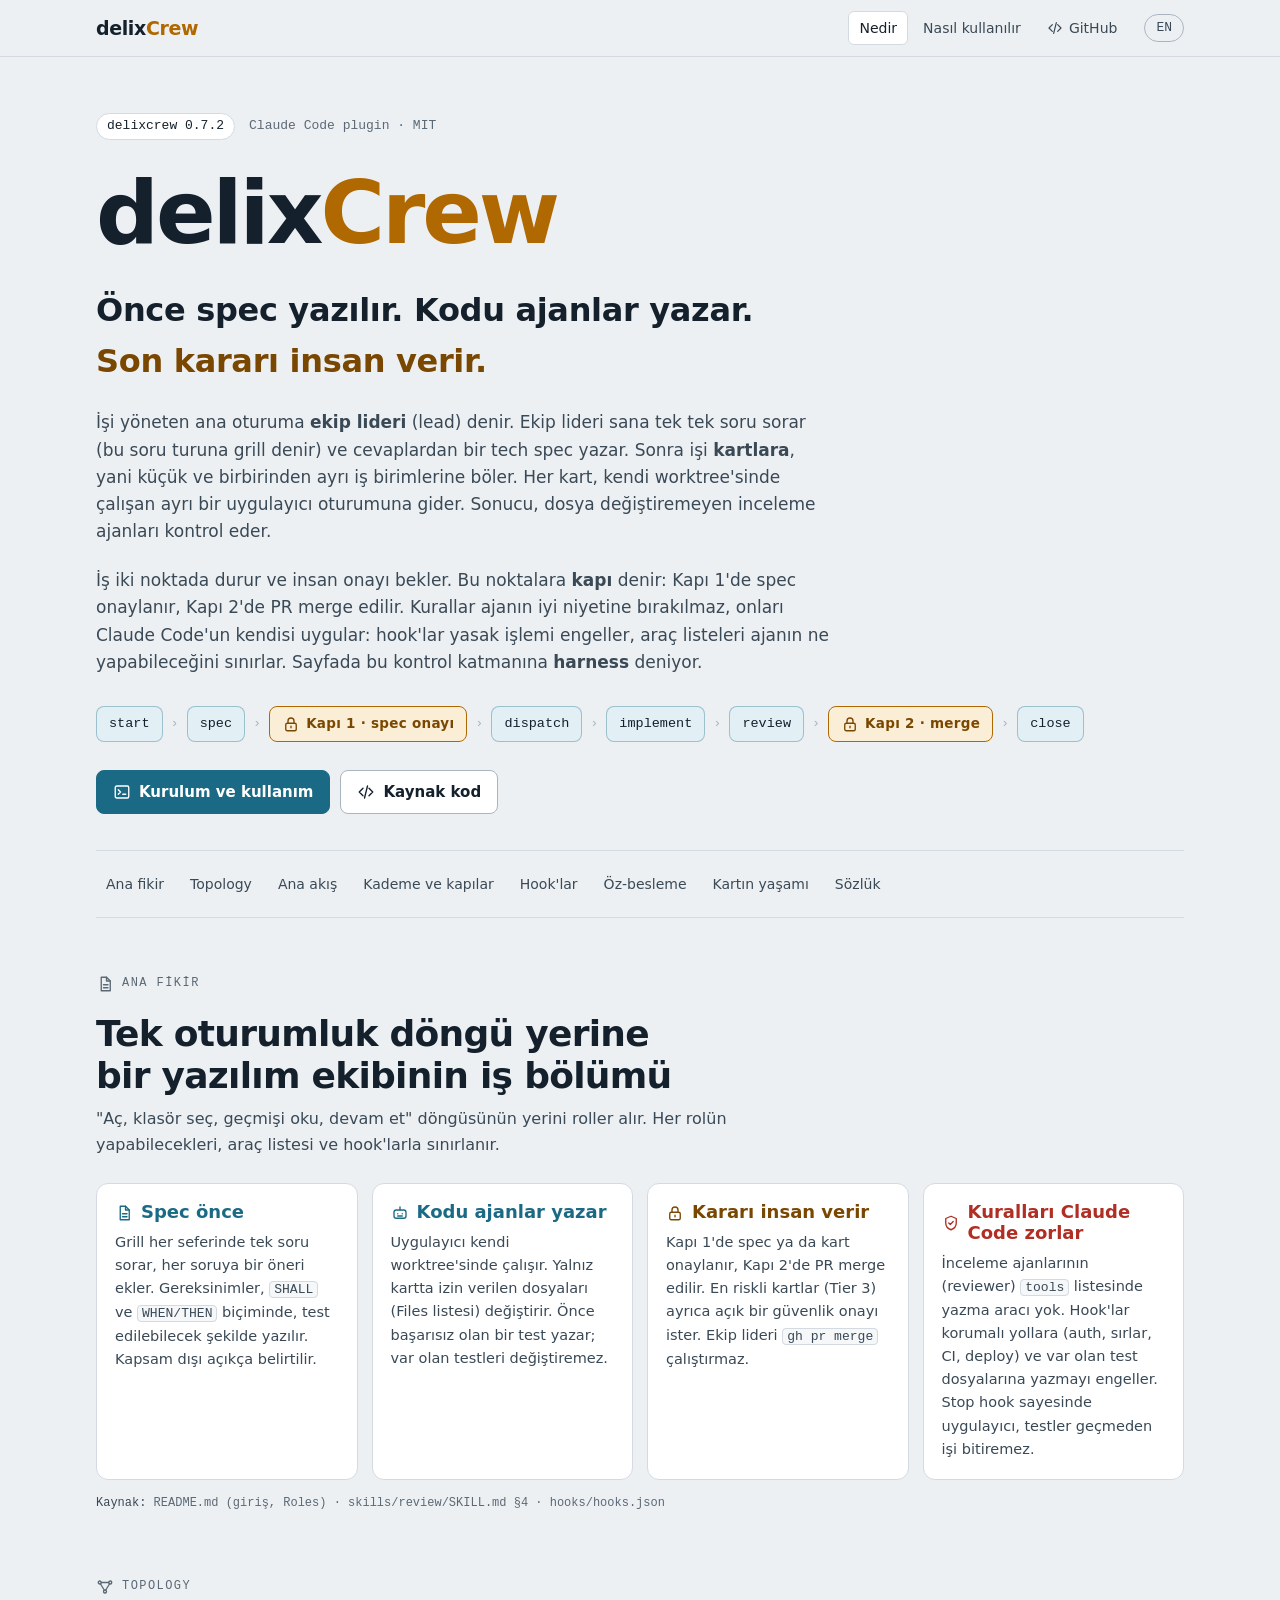
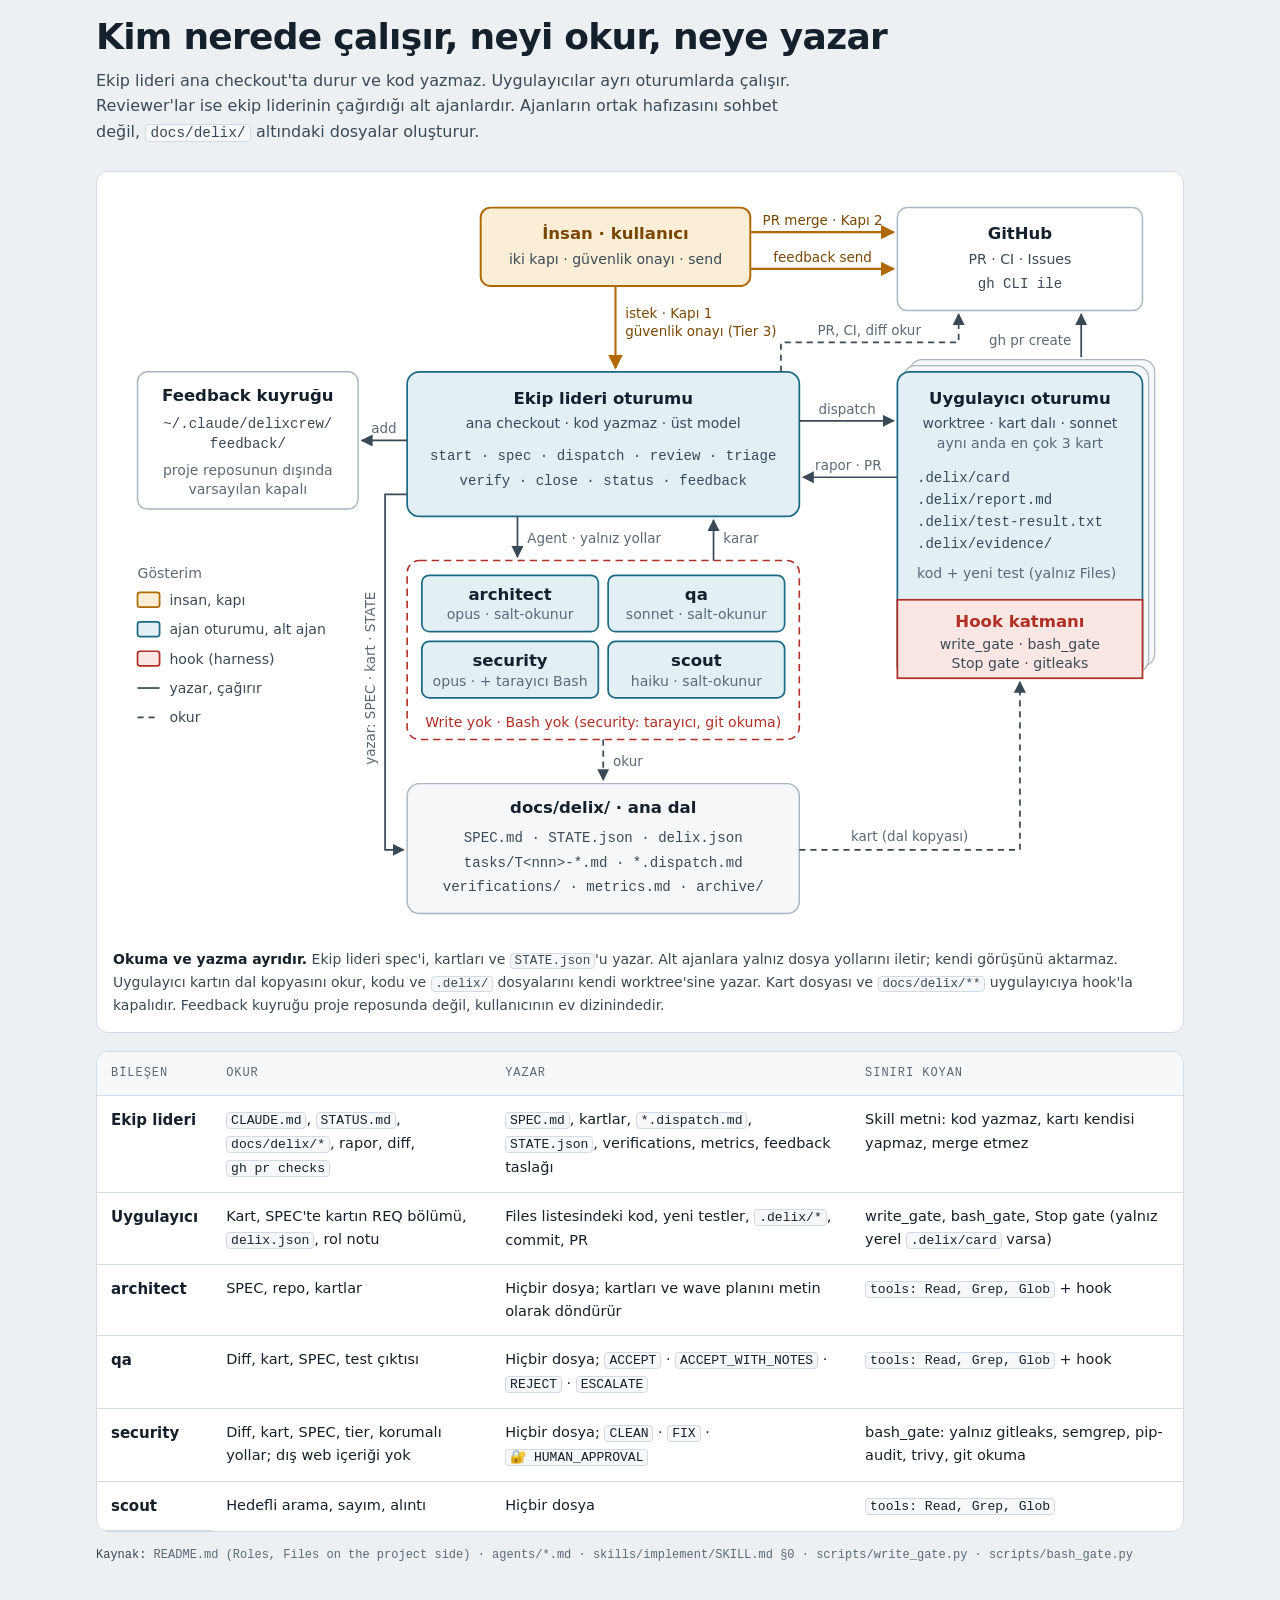
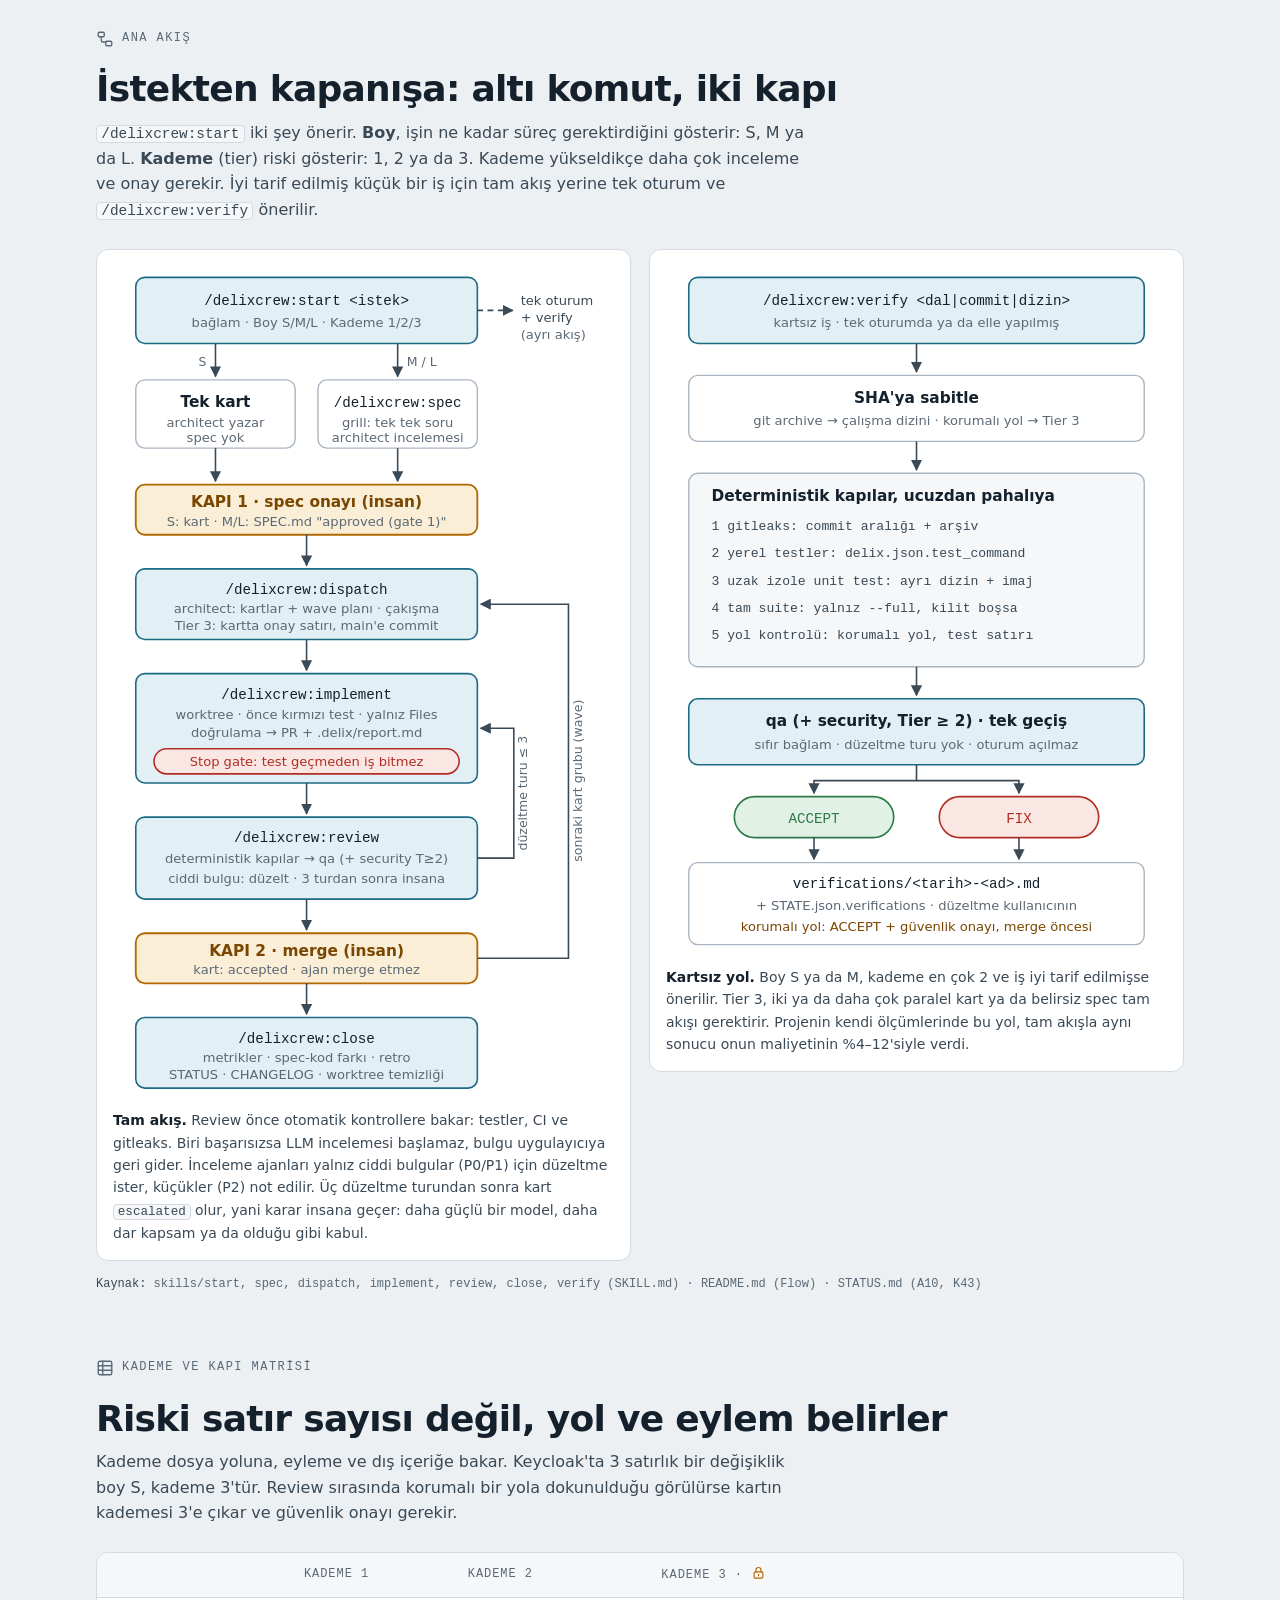
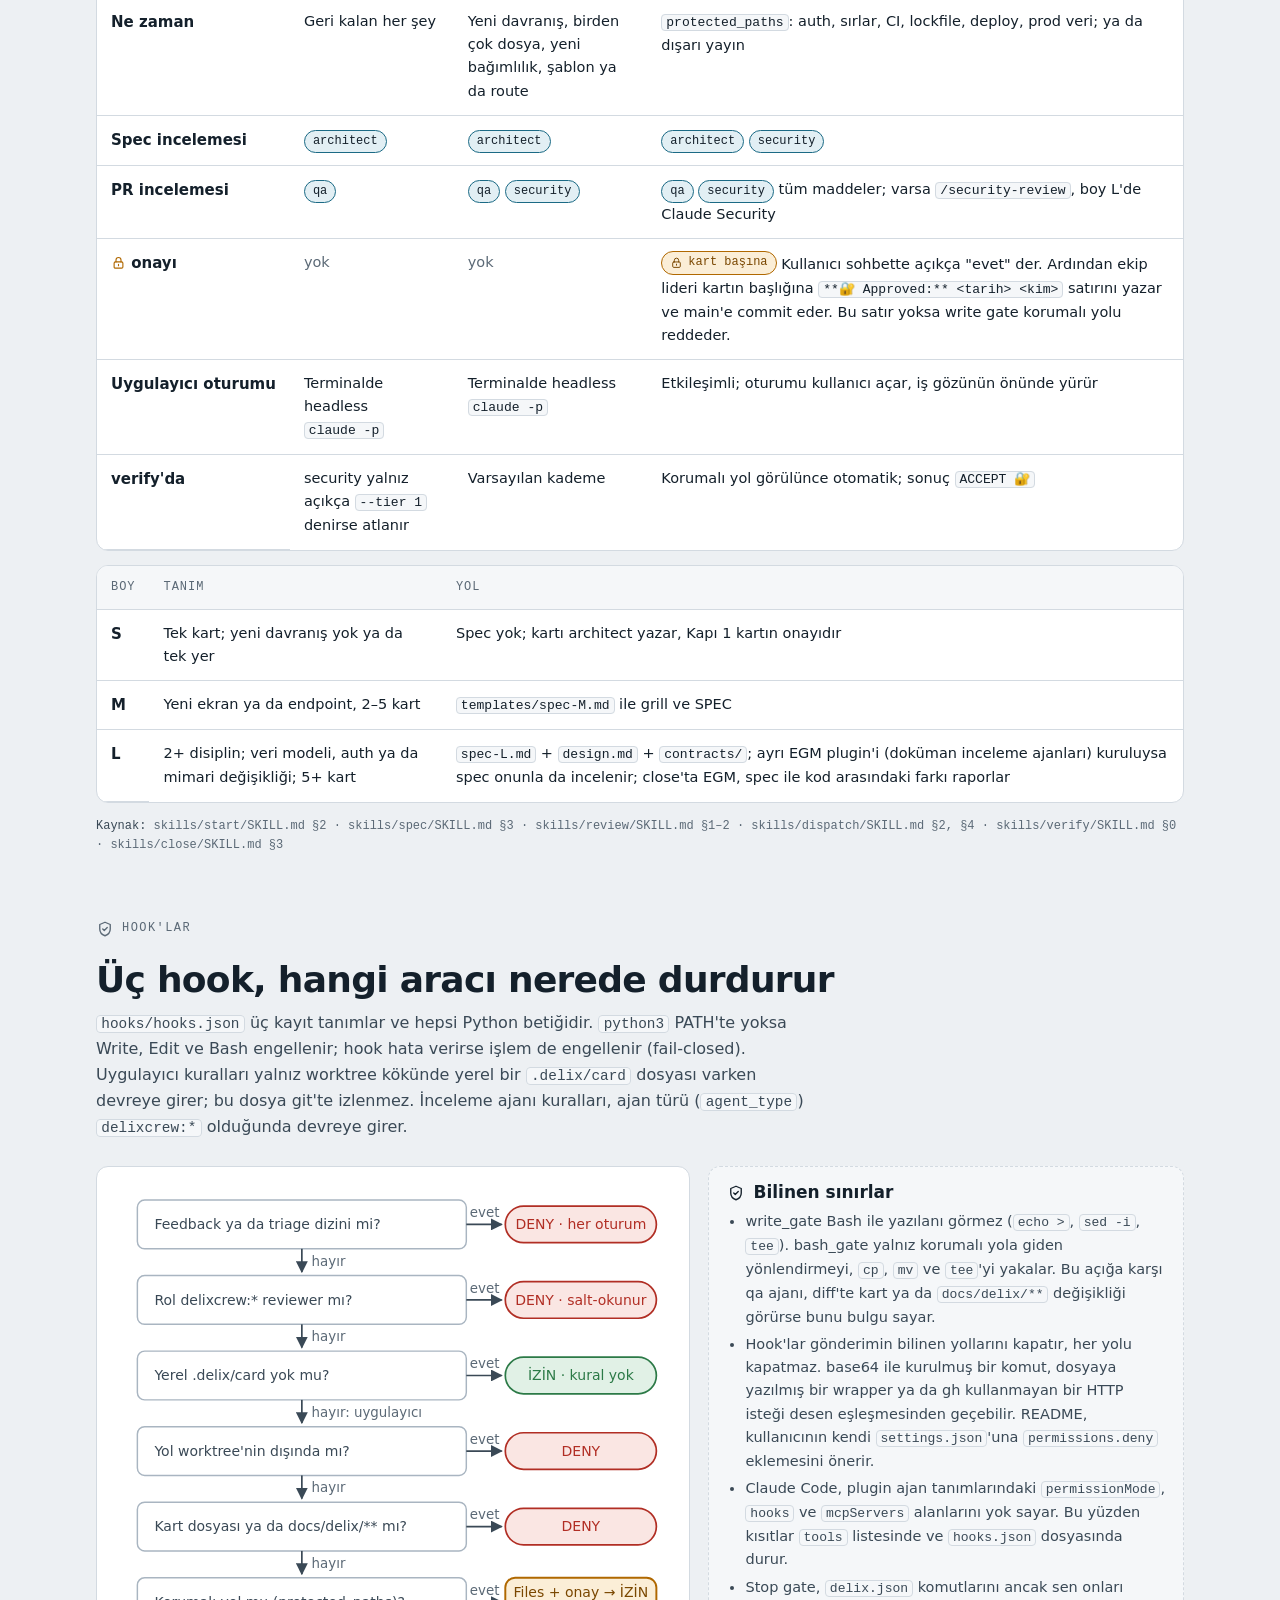
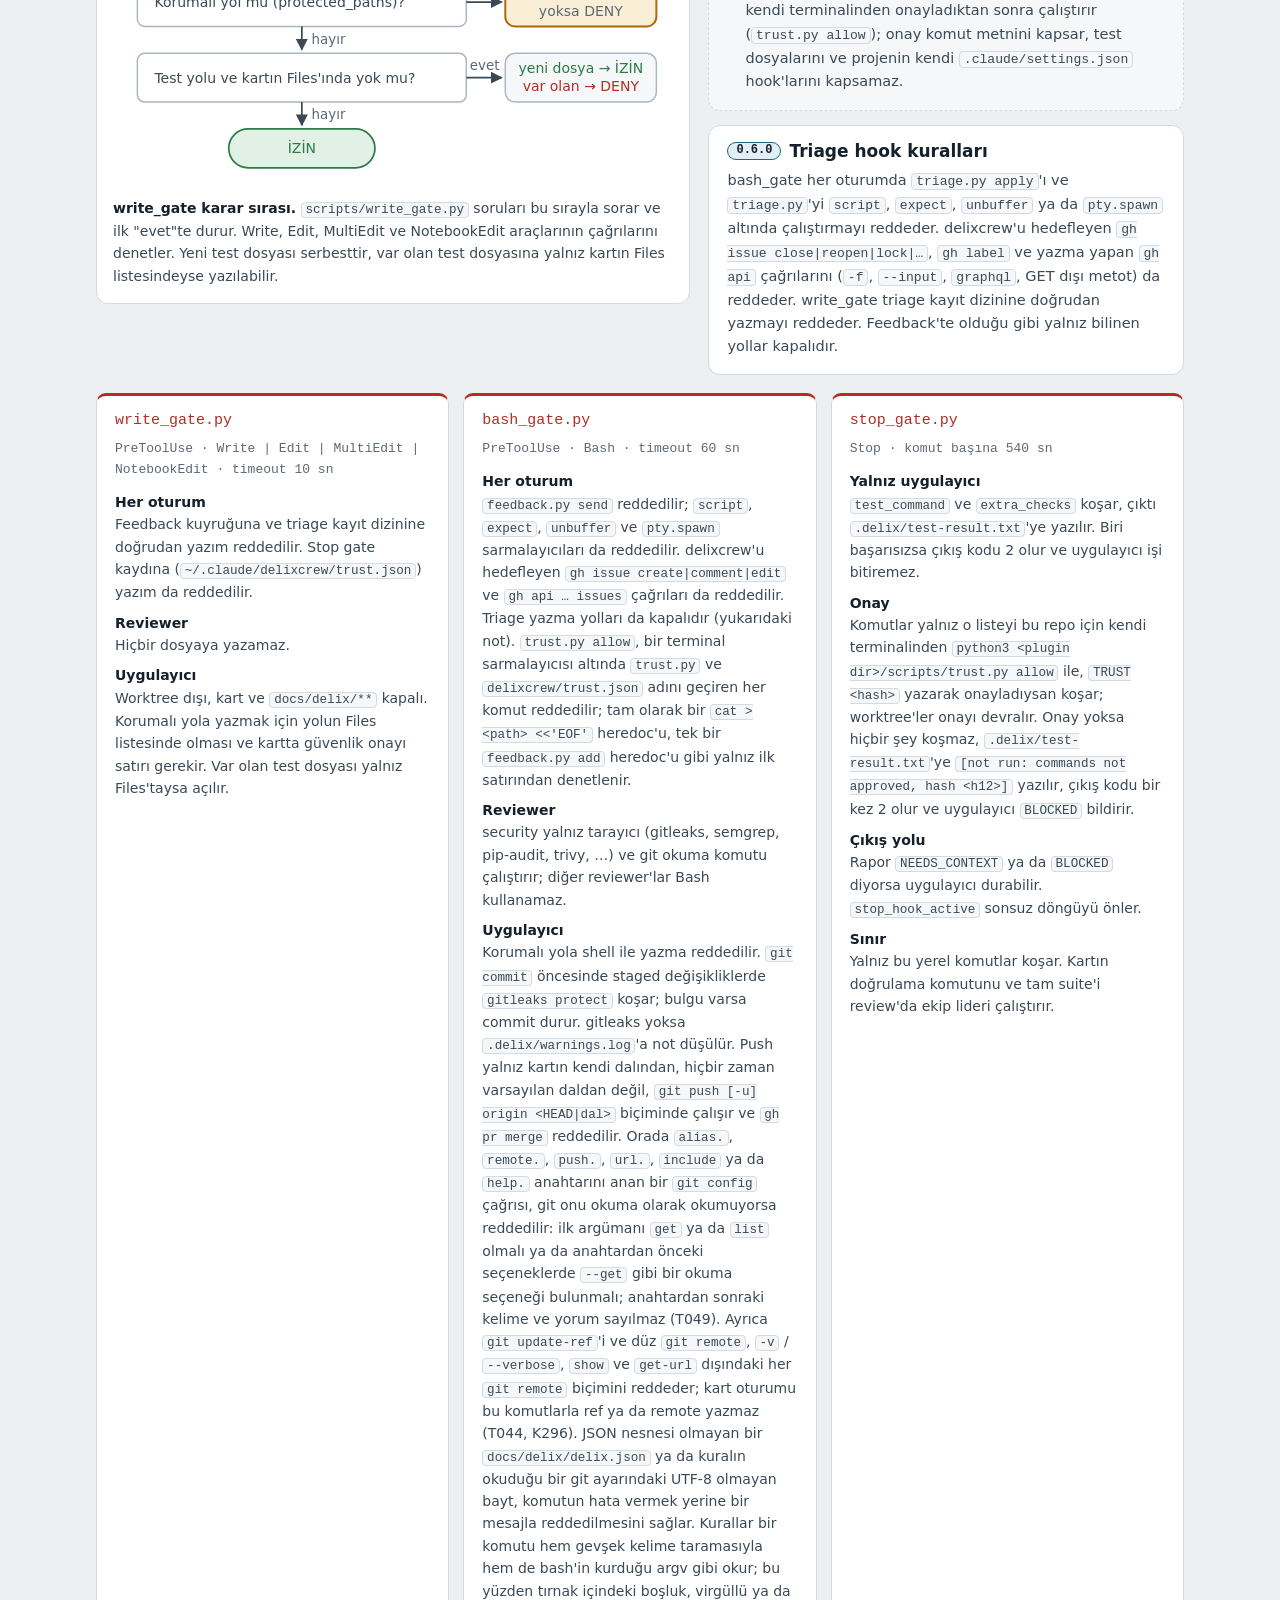
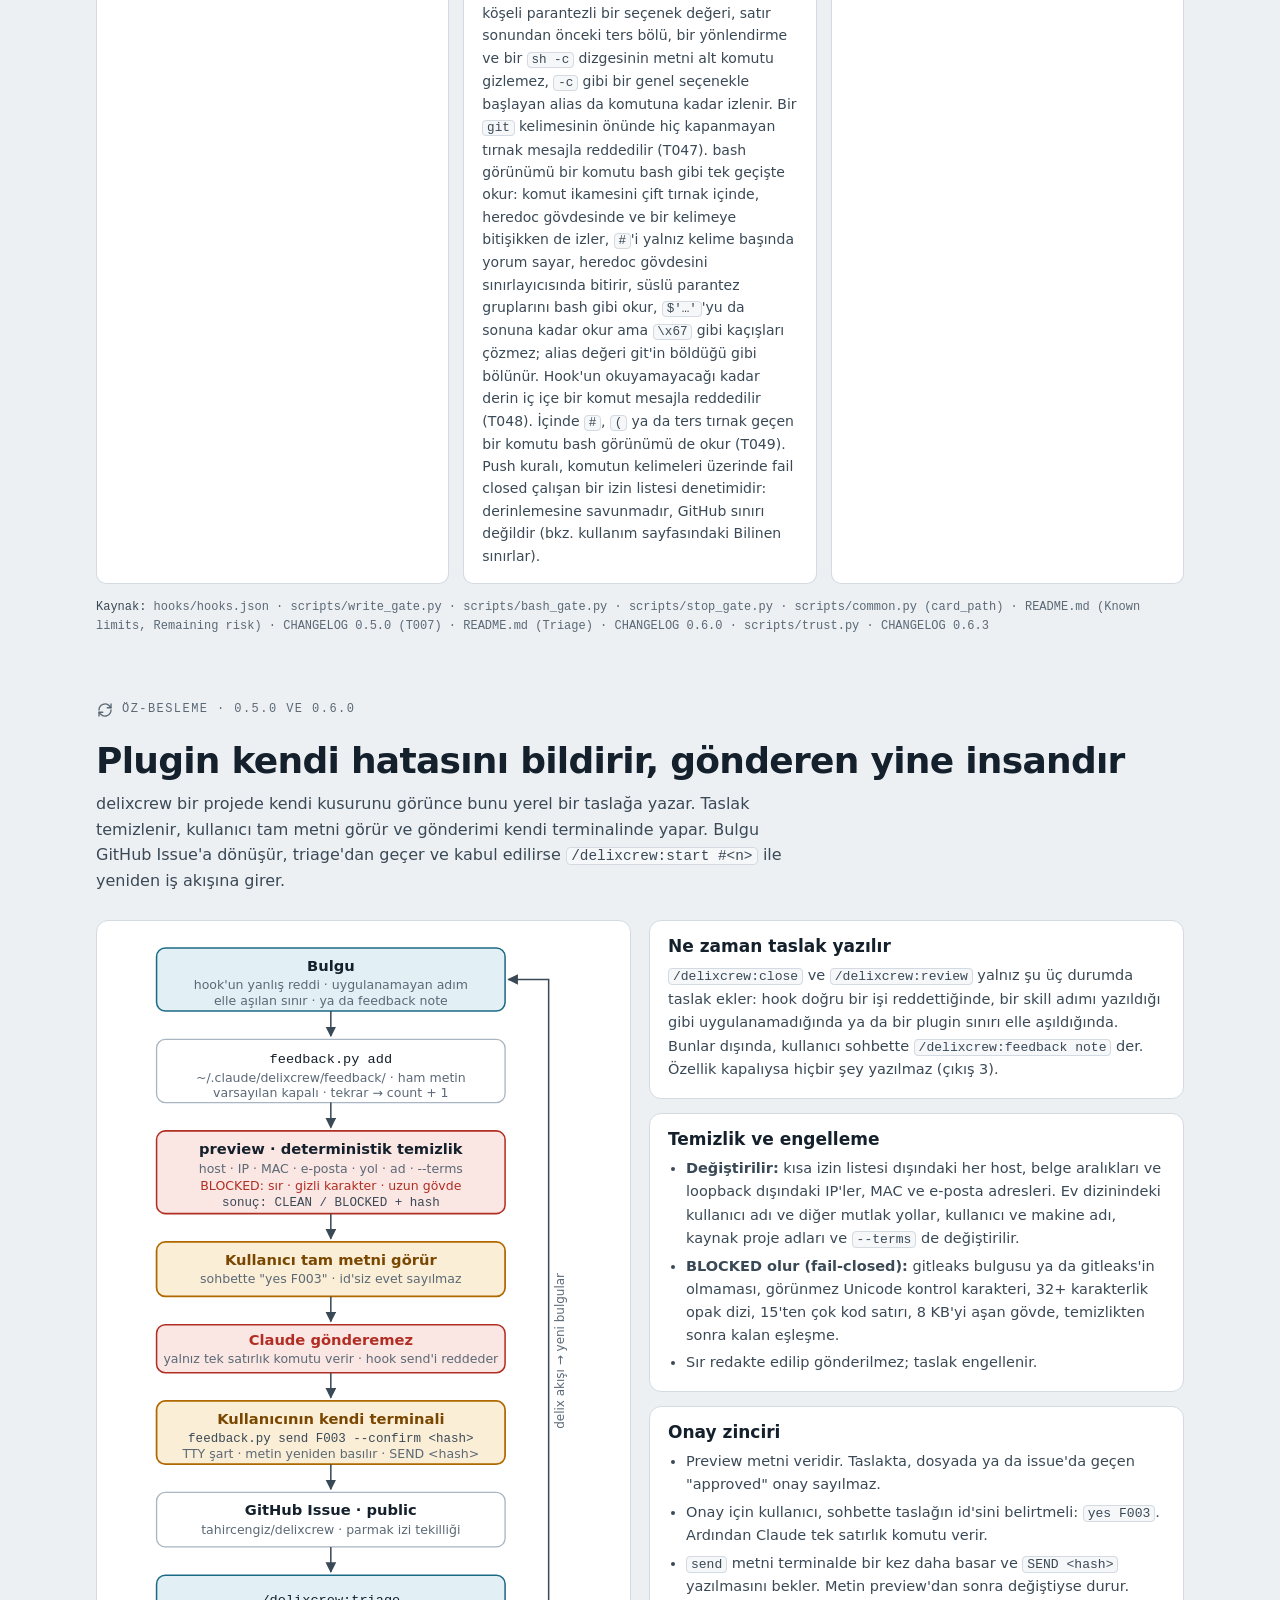
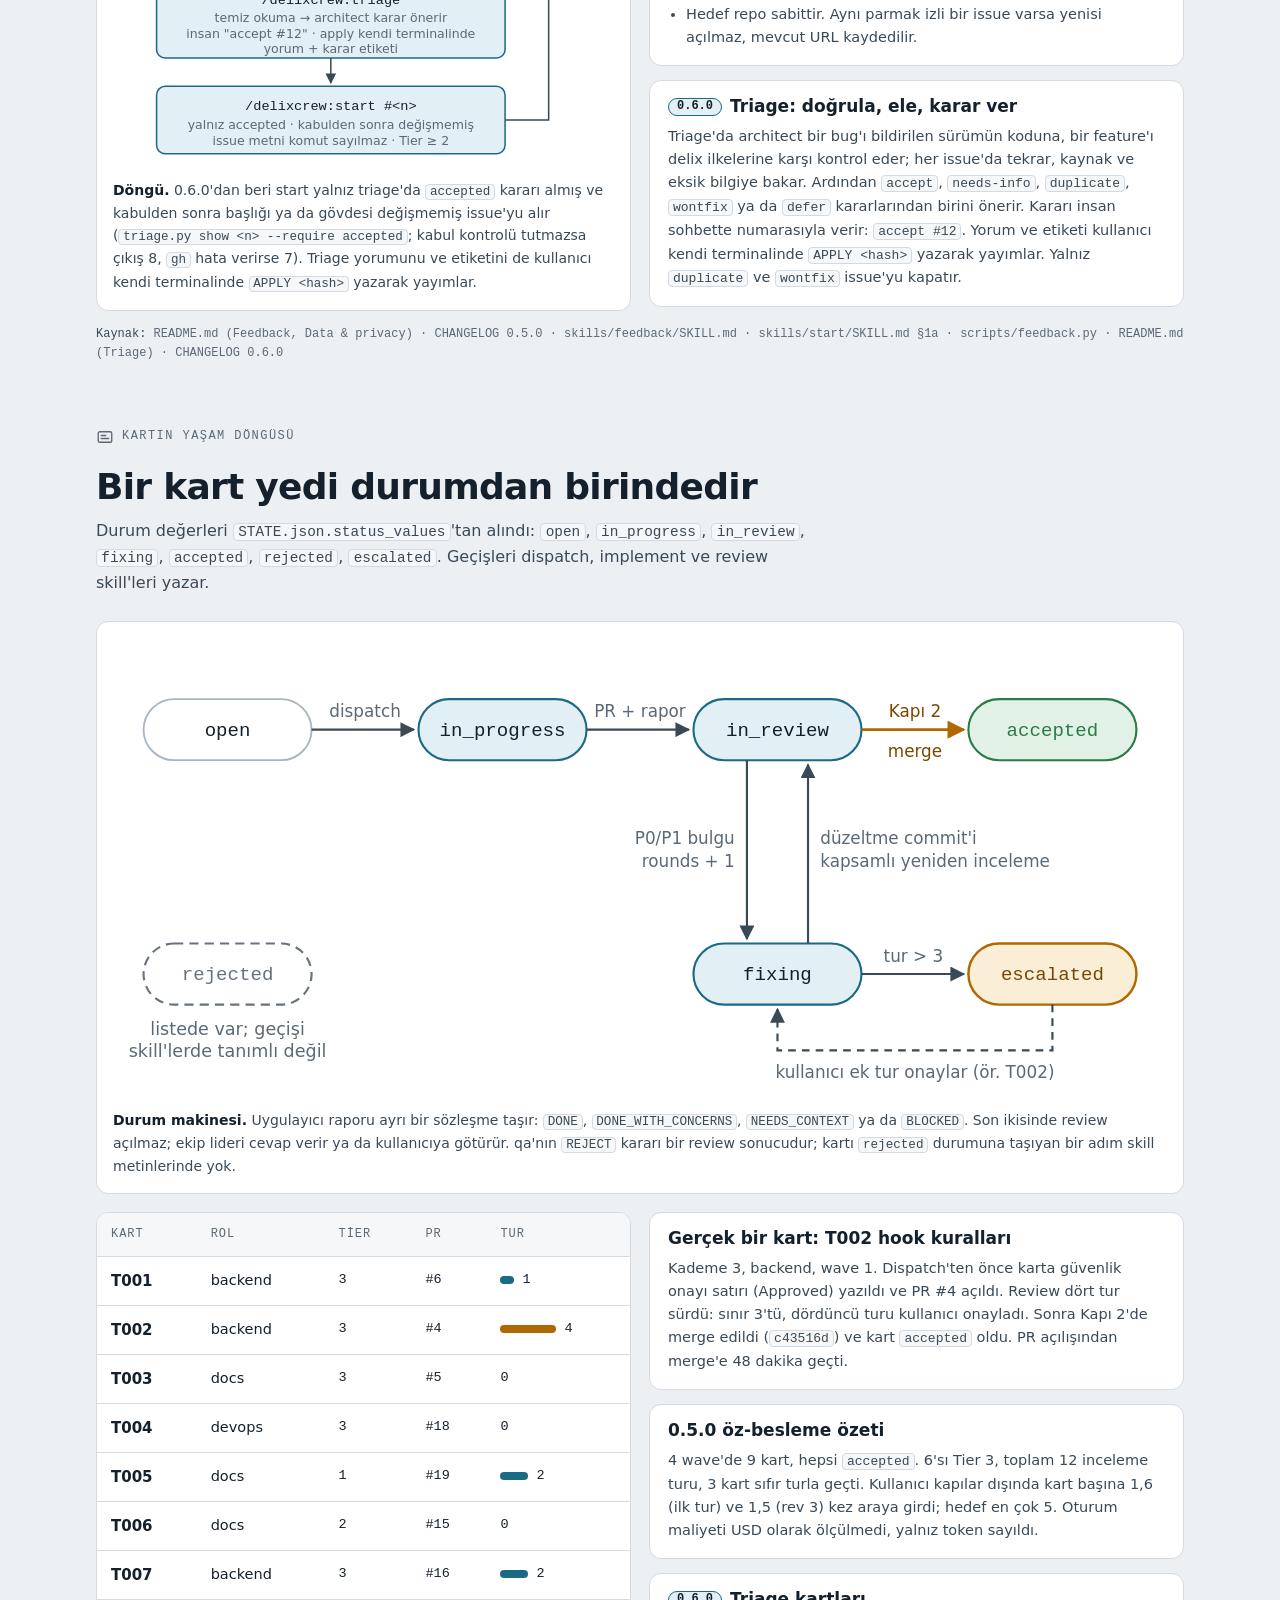
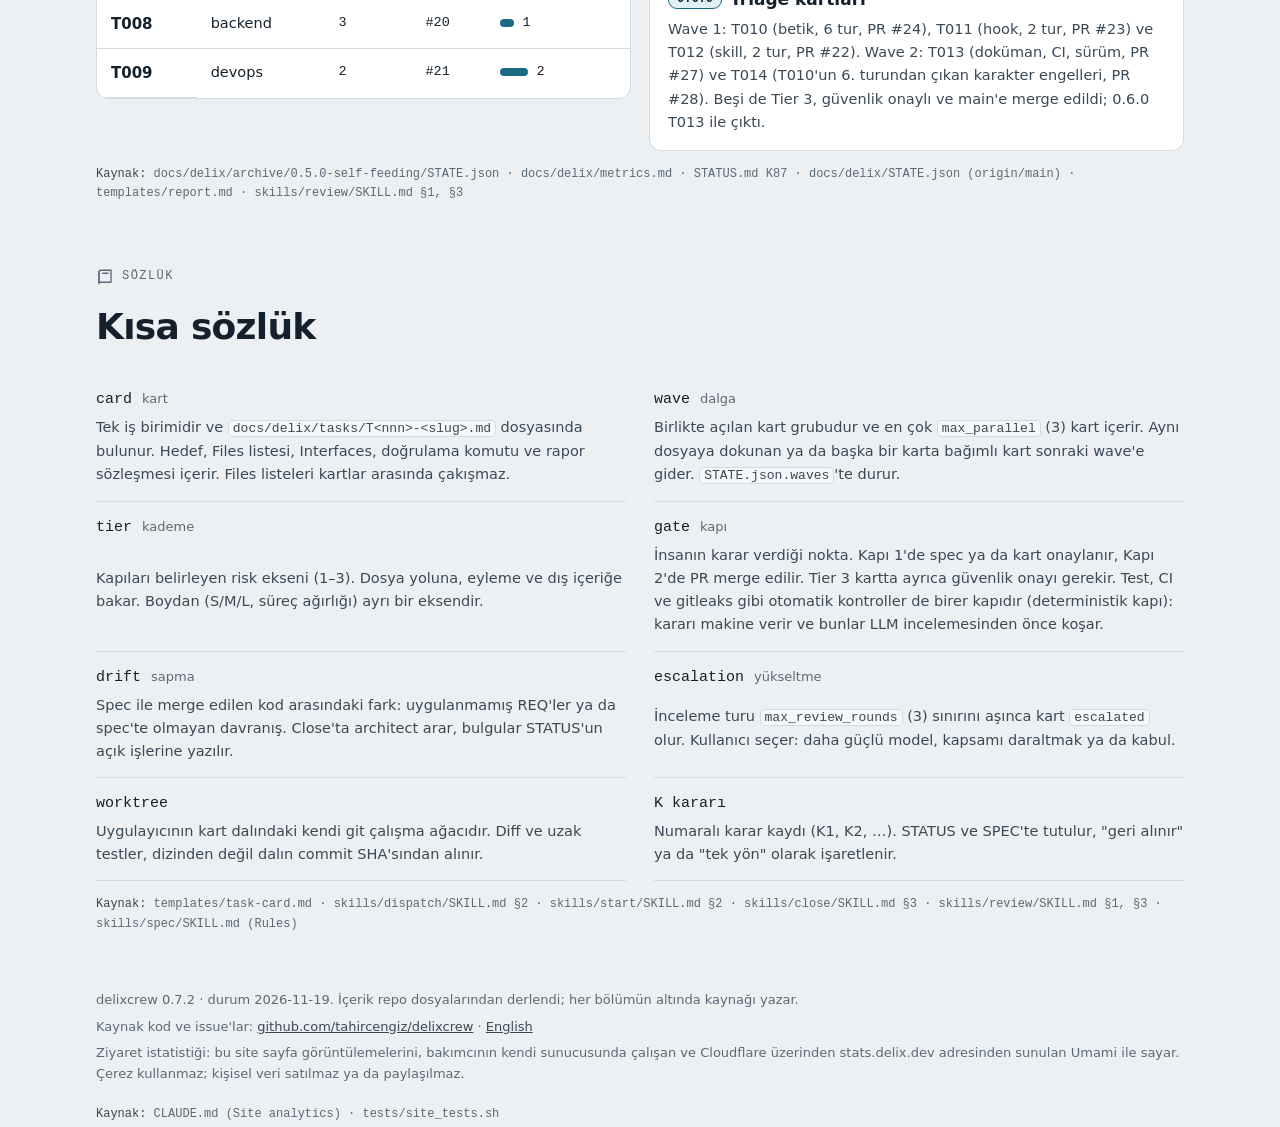
==== commit bf44eff8: "Sürüm 0.7.2: boşluklu /dev/null yönlendirmesi ve belgesi (#85) Co-Authored-By: Claude Opus 5.5 <nore" ====
--- a/site/tr/index.html
+++ b/site/tr/index.html
@@ -26,7 +26,7 @@
 </header>
 <main id="main" class="wrap">
 <header class="hero">
-  <div class="kicker"><span class="ver" data-version="0.7.1">delixcrew 0.7.1</span><span>Claude Code plugin · MIT</span></div>
+  <div class="kicker"><span class="ver" data-version="0.7.2">delixcrew 0.7.2</span><span>Claude Code plugin · MIT</span></div>
   <h1>delix<span>Crew</span></h1>
   <p class="thesis">Önce spec yazılır. Kodu ajanlar yazar. <em>Son kararı insan verir.</em></p>
   <p class="lede">İşi yöneten ana oturuma <strong>ekip lideri</strong> (lead) denir. Ekip lideri sana tek tek soru sorar (bu soru turuna grill denir) ve cevaplardan bir tech spec yazar. Sonra işi <strong>kartlara</strong>, yani küçük ve birbirinden ayrı iş birimlerine böler. Her kart, kendi worktree'sinde çalışan ayrı bir uygulayıcı oturumuna gider. Sonucu, dosya değiştiremeyen inceleme ajanları kontrol eder.</p>
@@ -692,7 +692,7 @@
 </section>
 
 <footer>
-  <p><span data-version="0.7.1">delixcrew 0.7.1</span> · durum 2026-11-18. İçerik repo dosyalarından derlendi; her bölümün altında kaynağı yazar.</p>
+  <p><span data-version="0.7.2">delixcrew 0.7.2</span> · durum 2026-11-19. İçerik repo dosyalarından derlendi; her bölümün altında kaynağı yazar.</p>
   <p>Kaynak kod ve issue'lar: <a href="https://github.com/tahircengiz/delixcrew">github.com/tahircengiz/delixcrew</a> · <a href="../index.html" hreflang="en">English</a></p>
   <p>Ziyaret istatistiği: bu site sayfa görüntülemelerini, bakımcının kendi sunucusunda çalışan ve Cloudflare üzerinden stats.delix.dev adresinden sunulan Umami ile sayar. Çerez kullanmaz; kişisel veri satılmaz ya da paylaşılmaz.</p>
   <p class="src"><b>Kaynak:</b> CLAUDE.md (Site analytics) · tests/site_tests.sh</p>
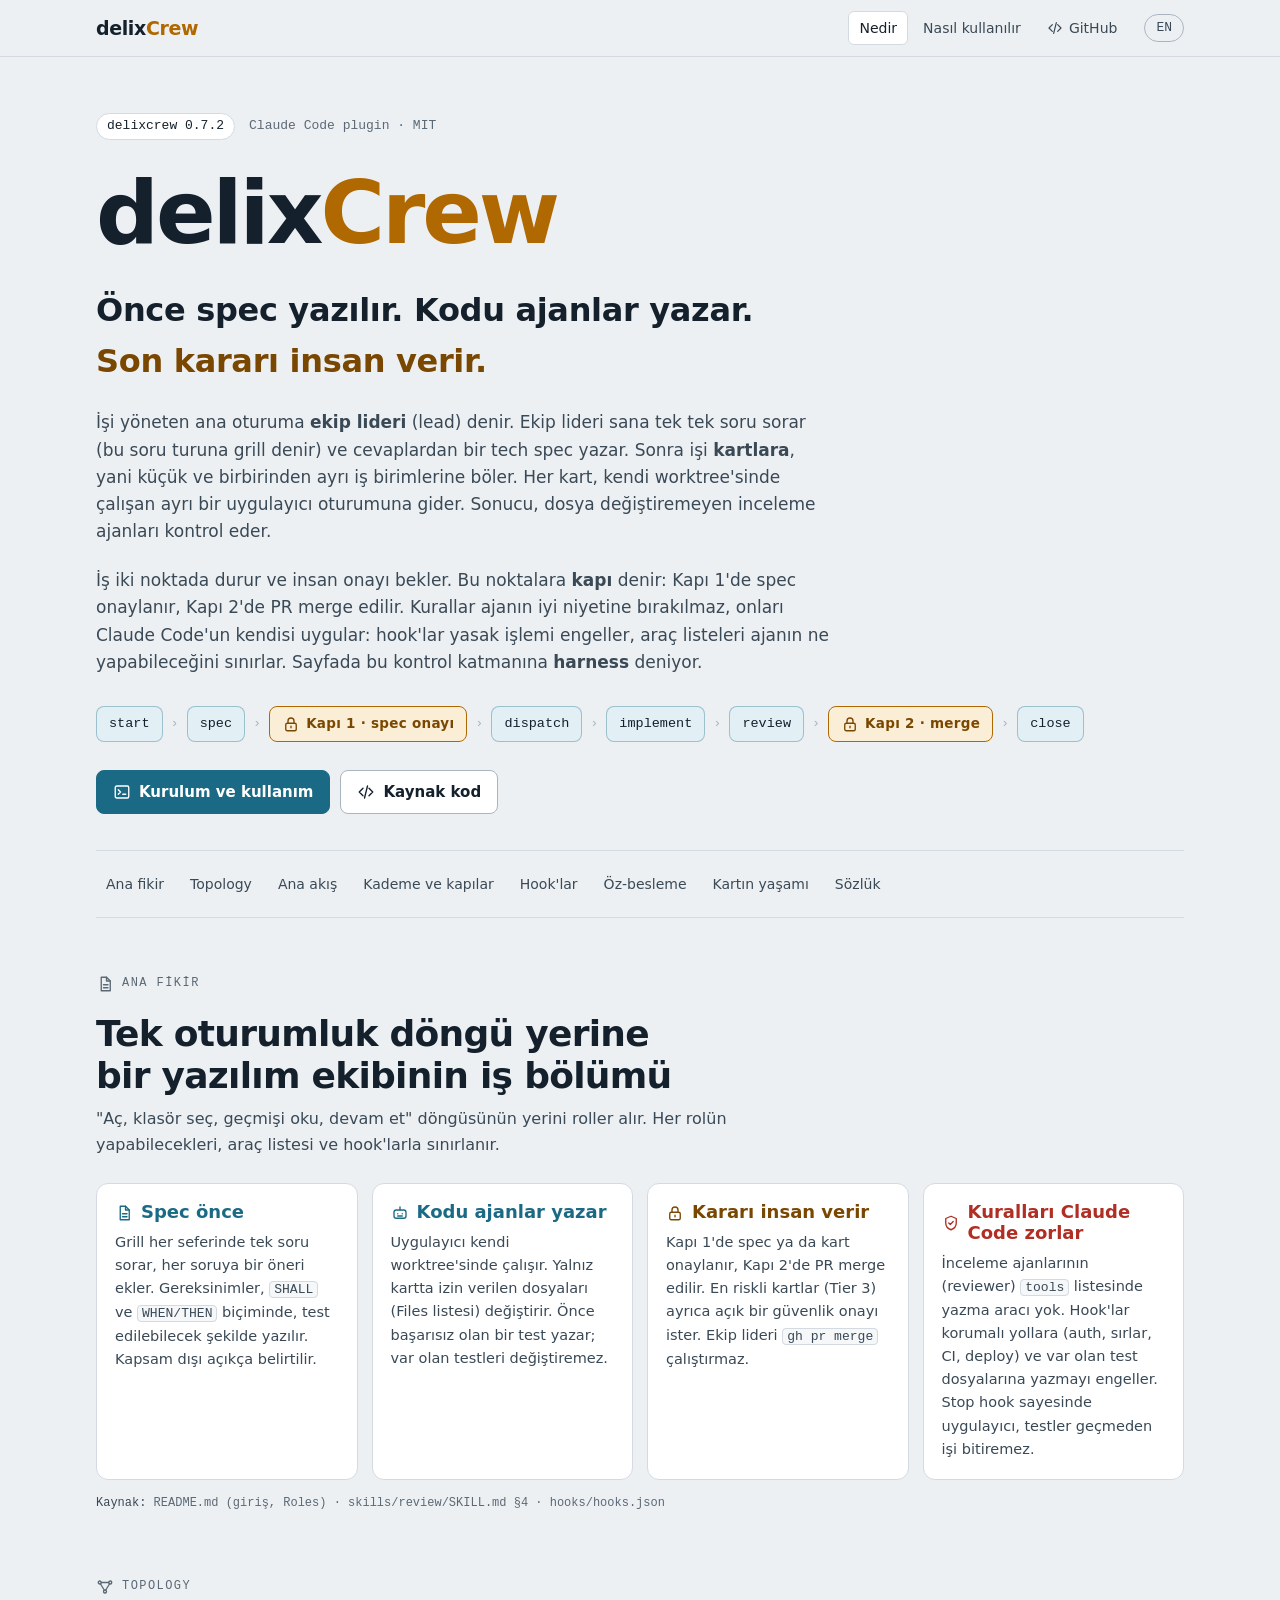
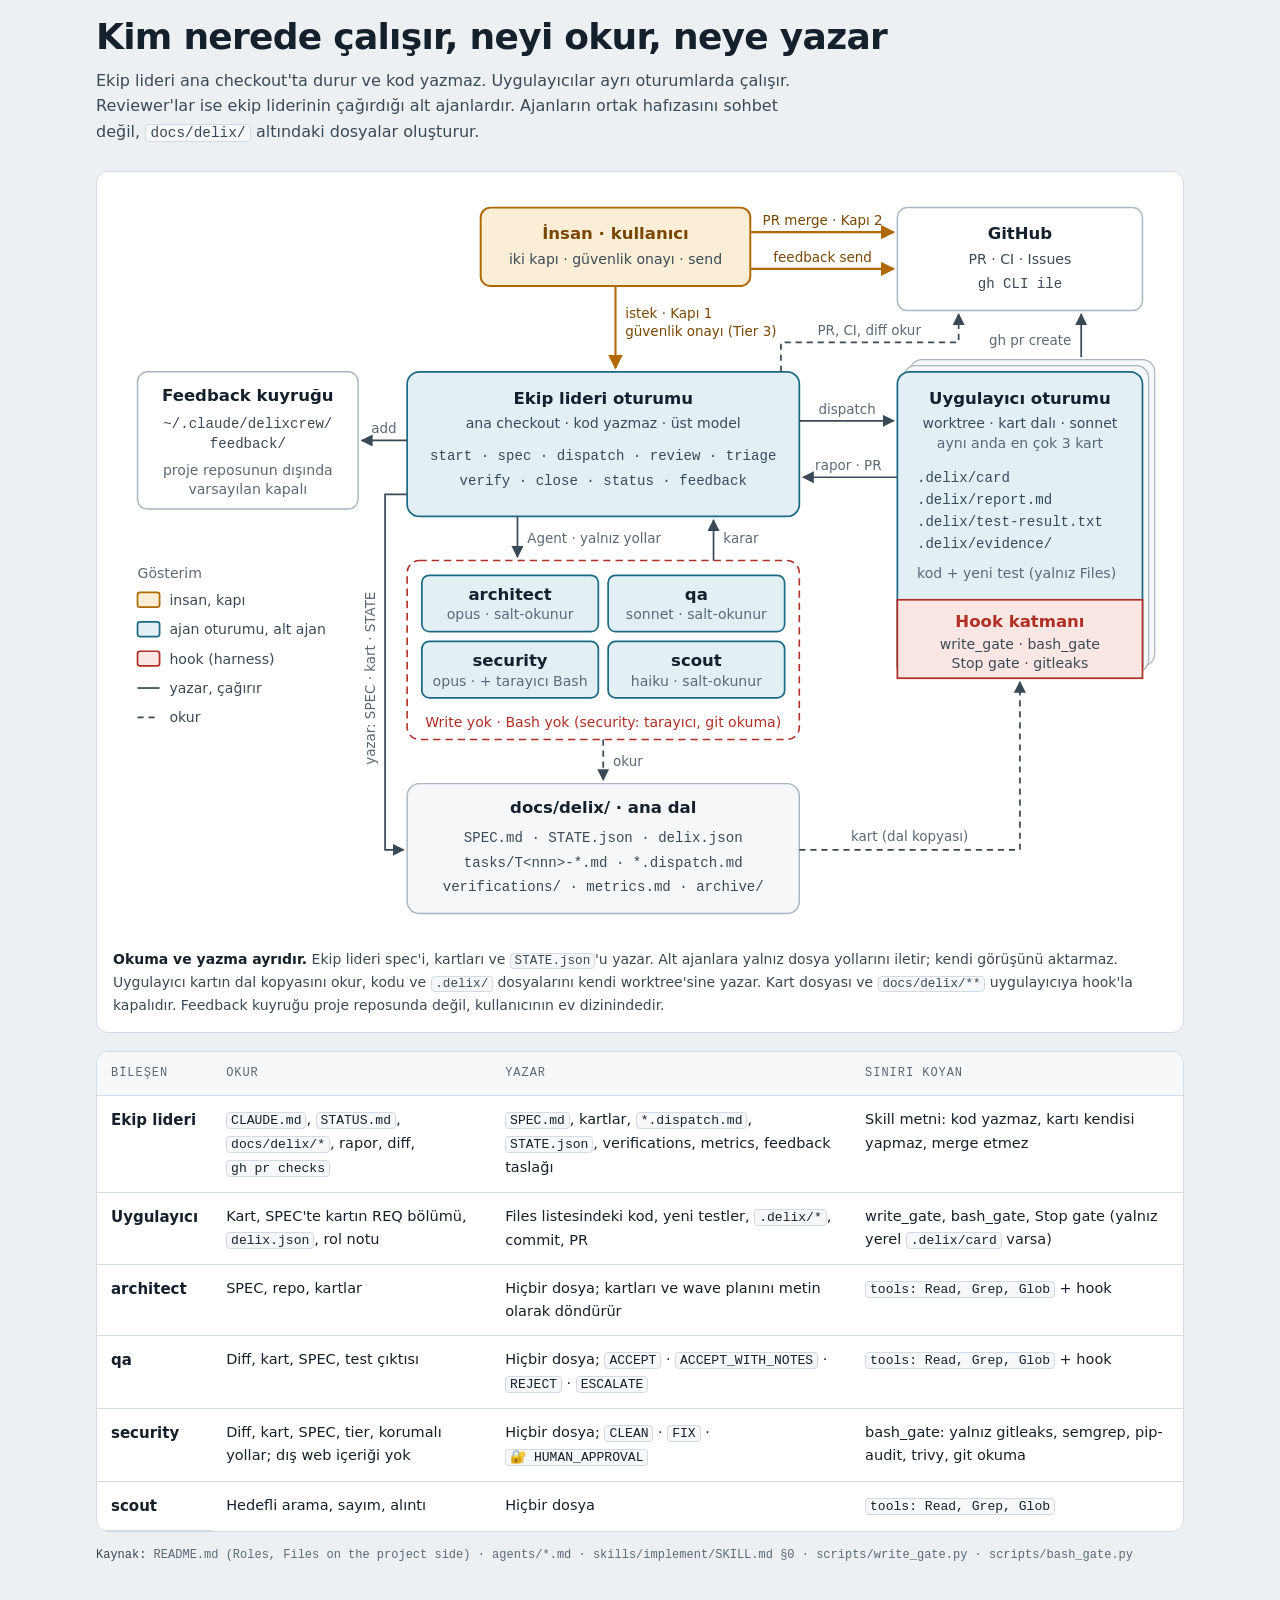
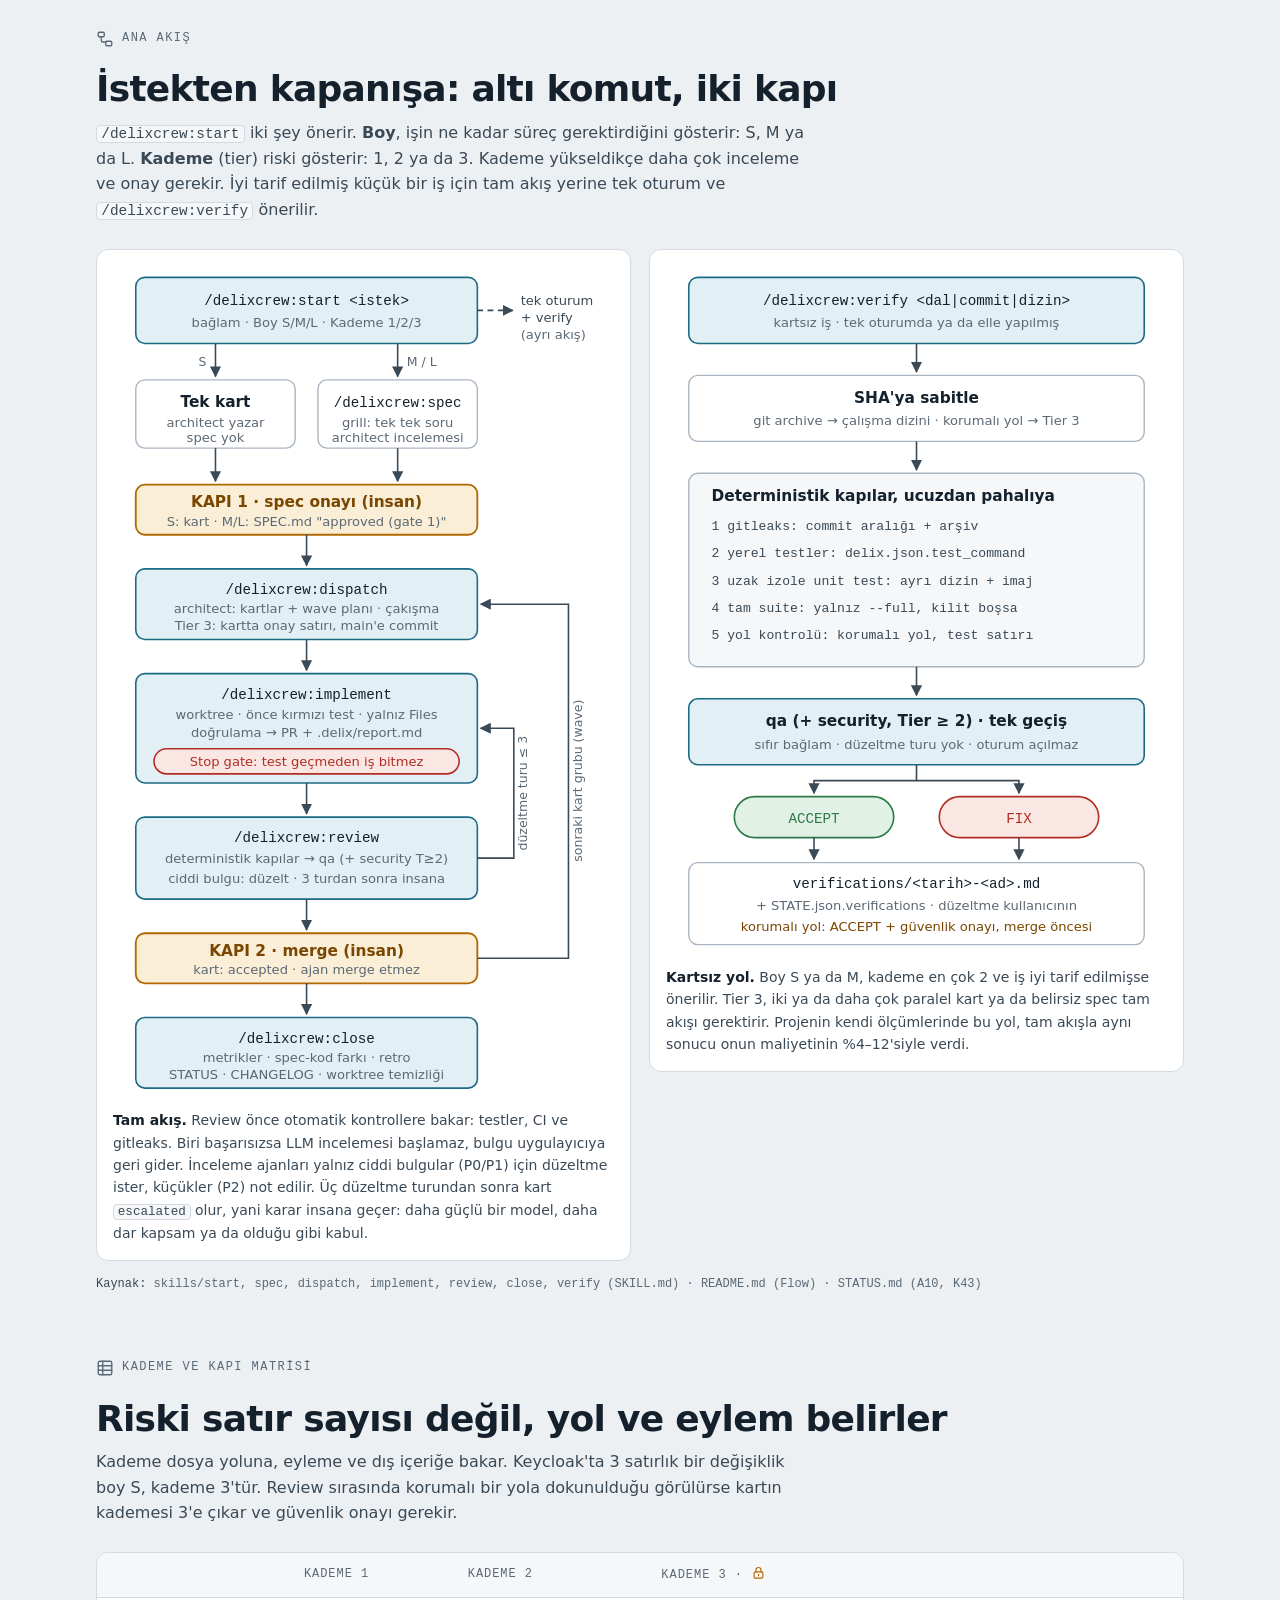
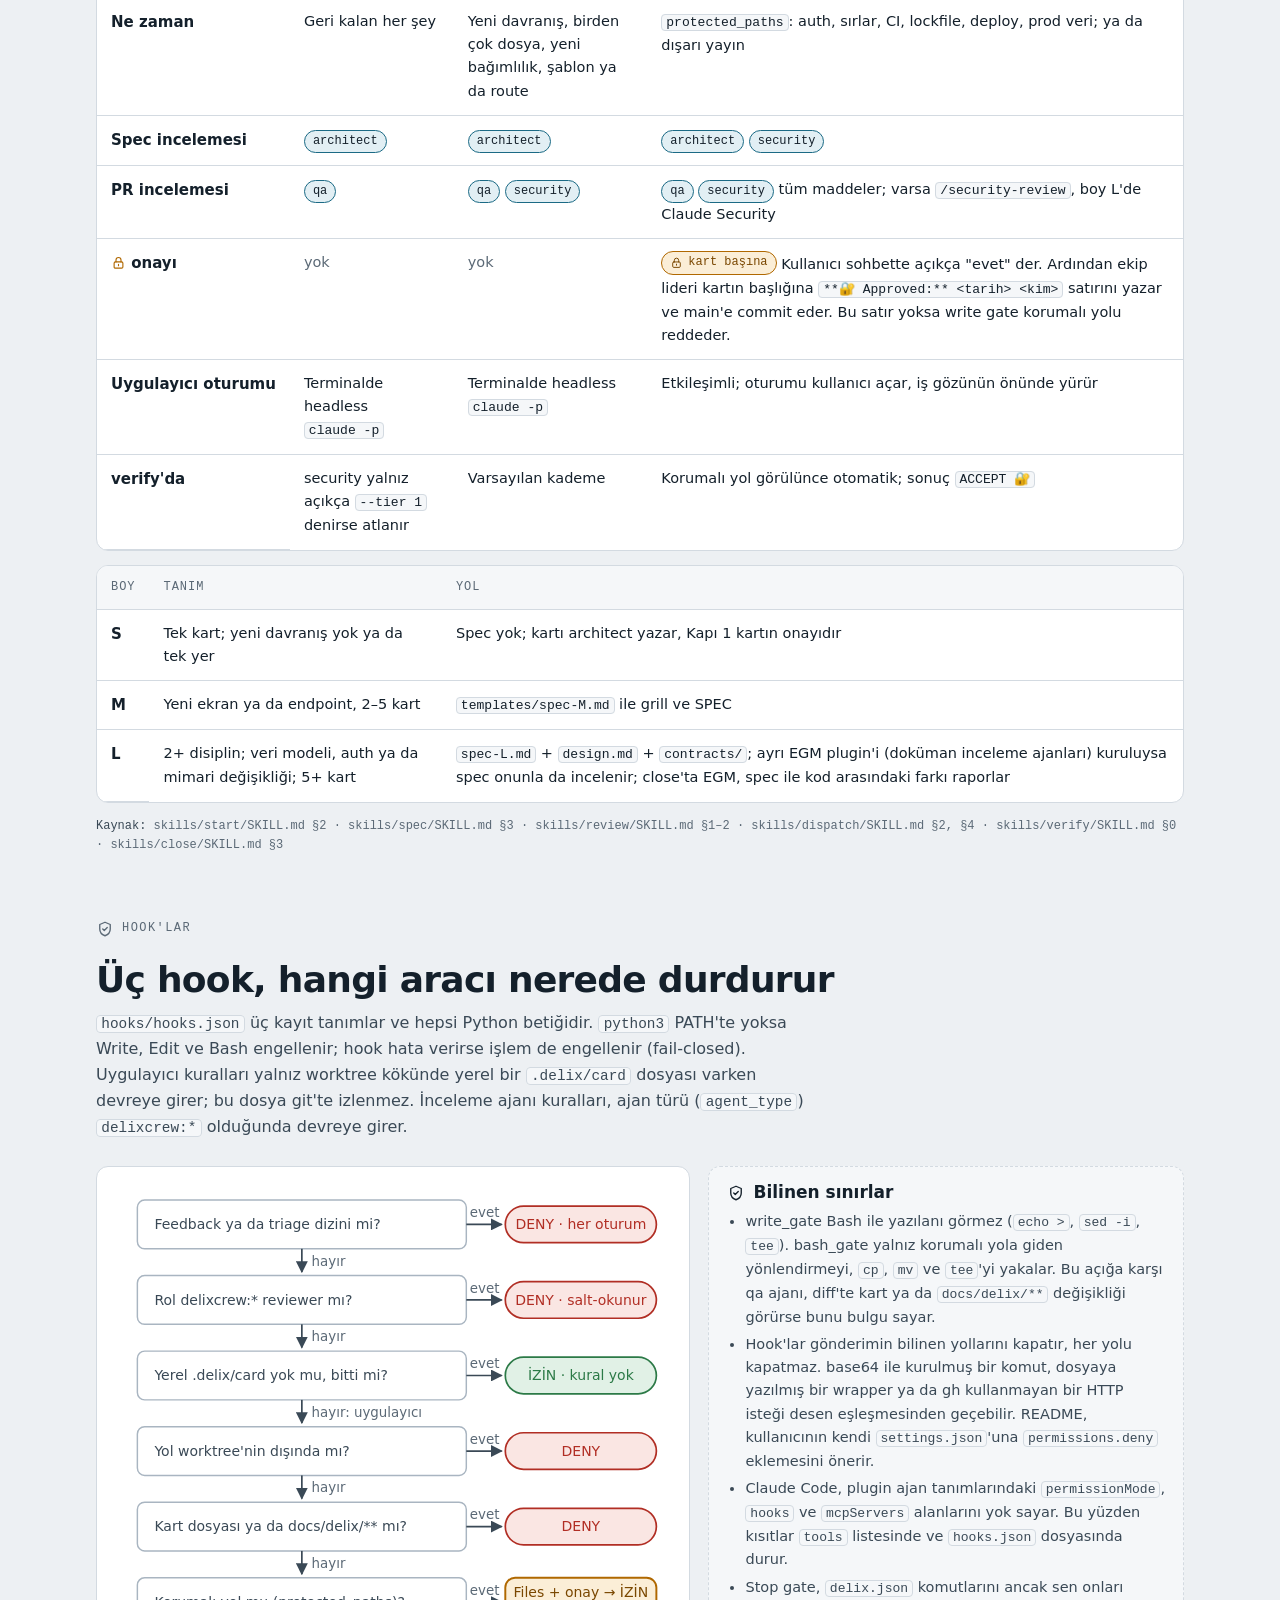
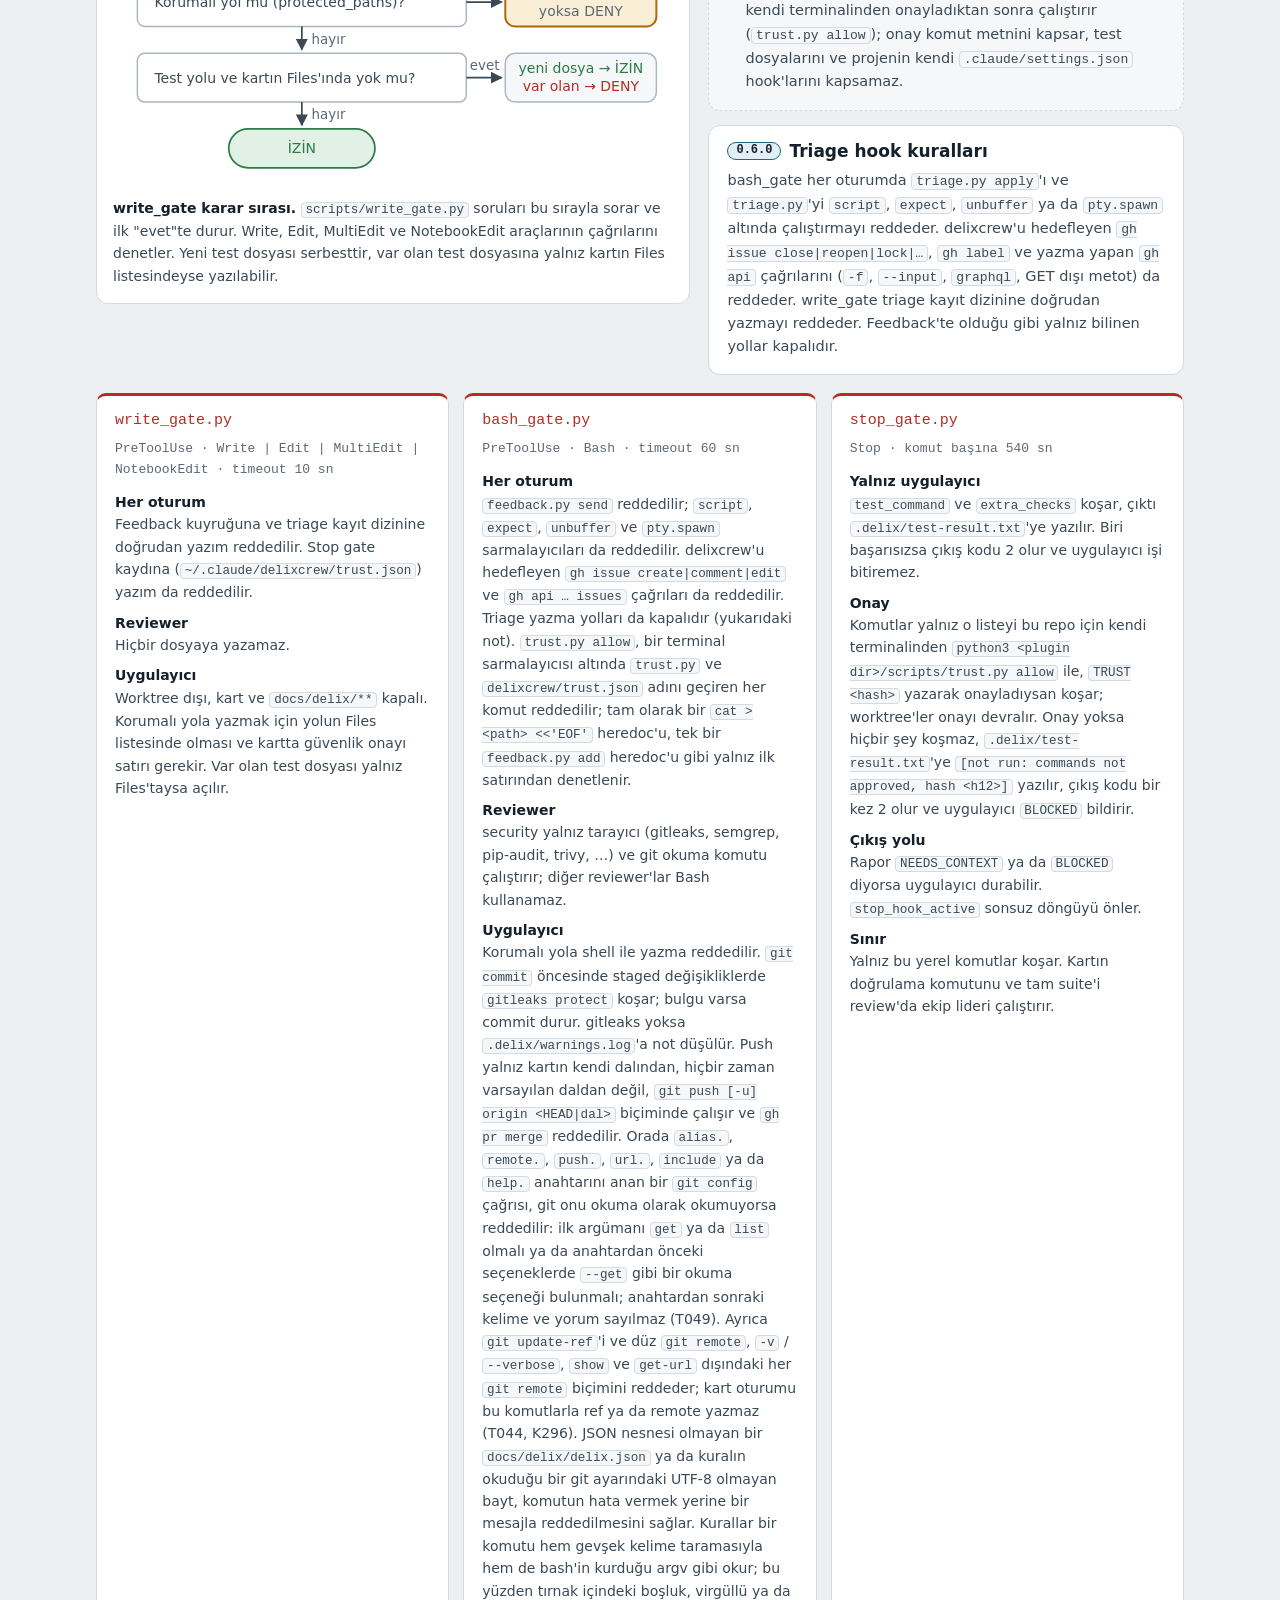
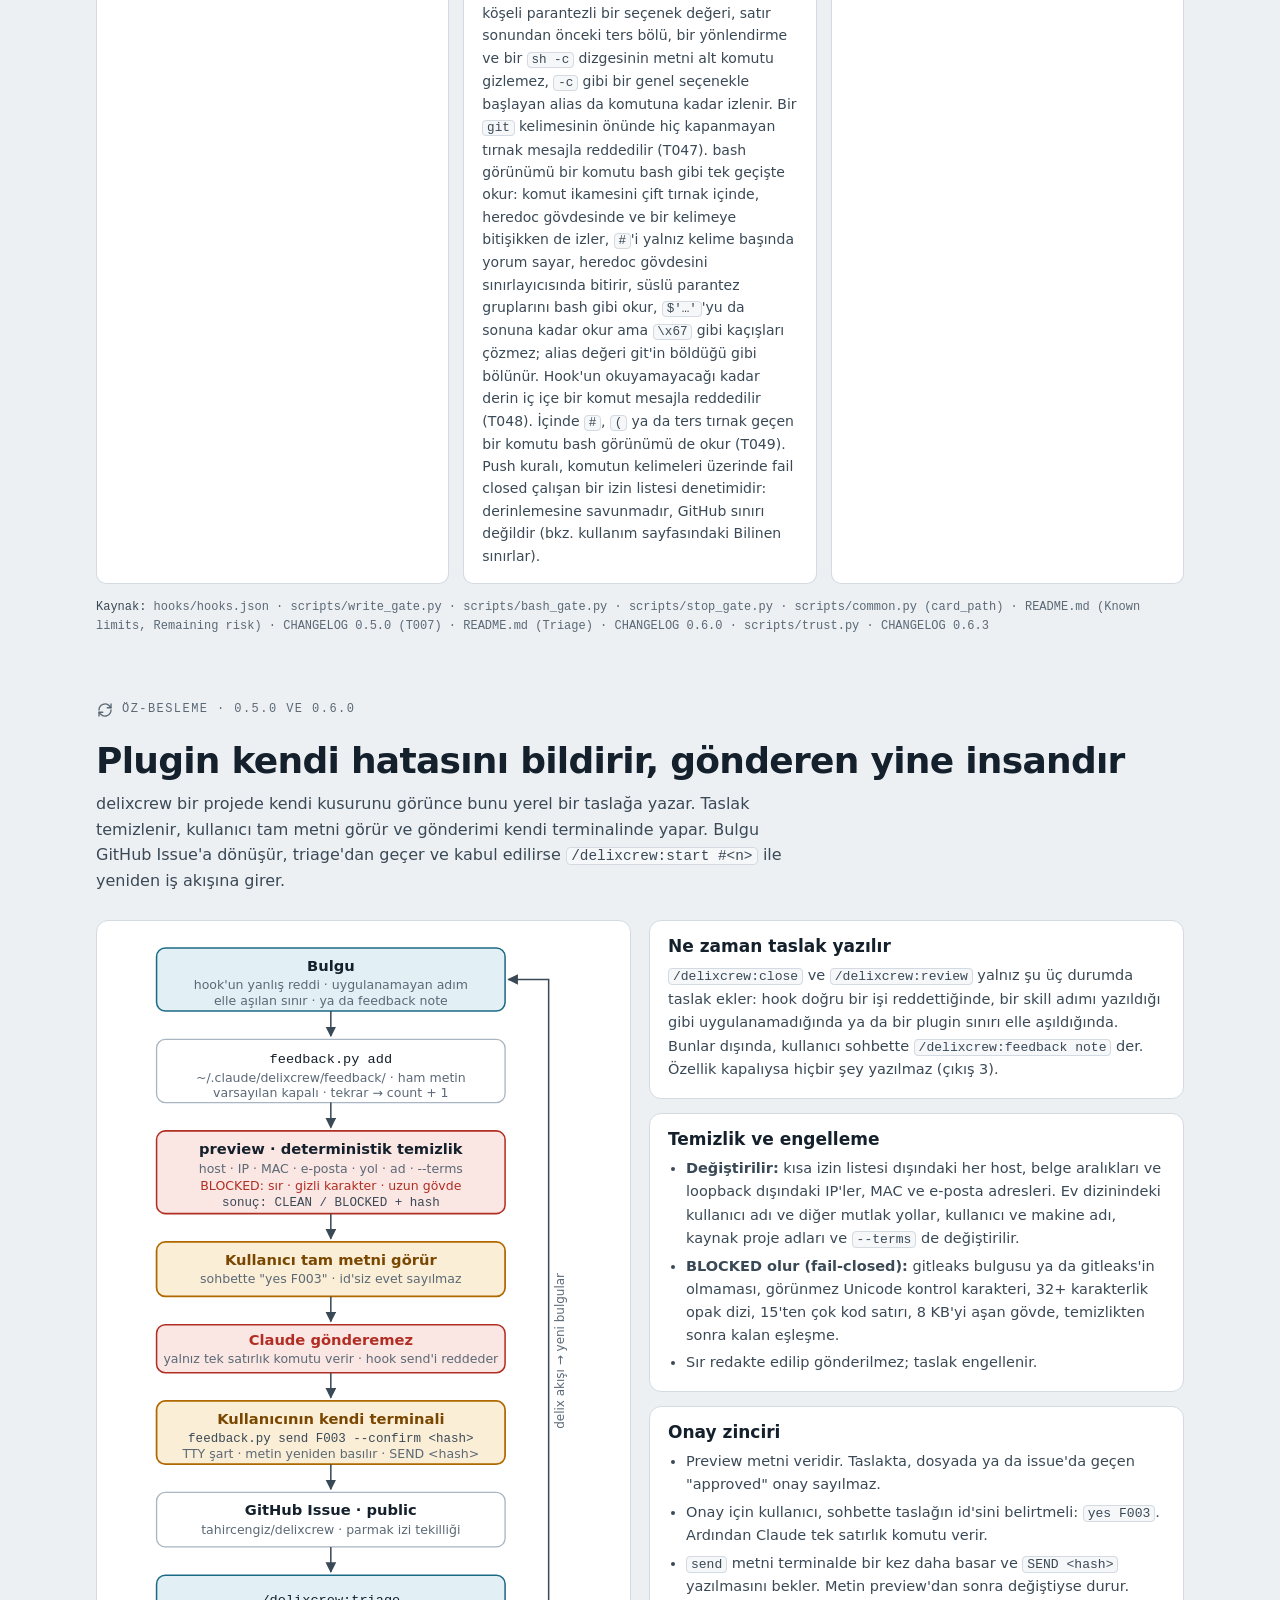
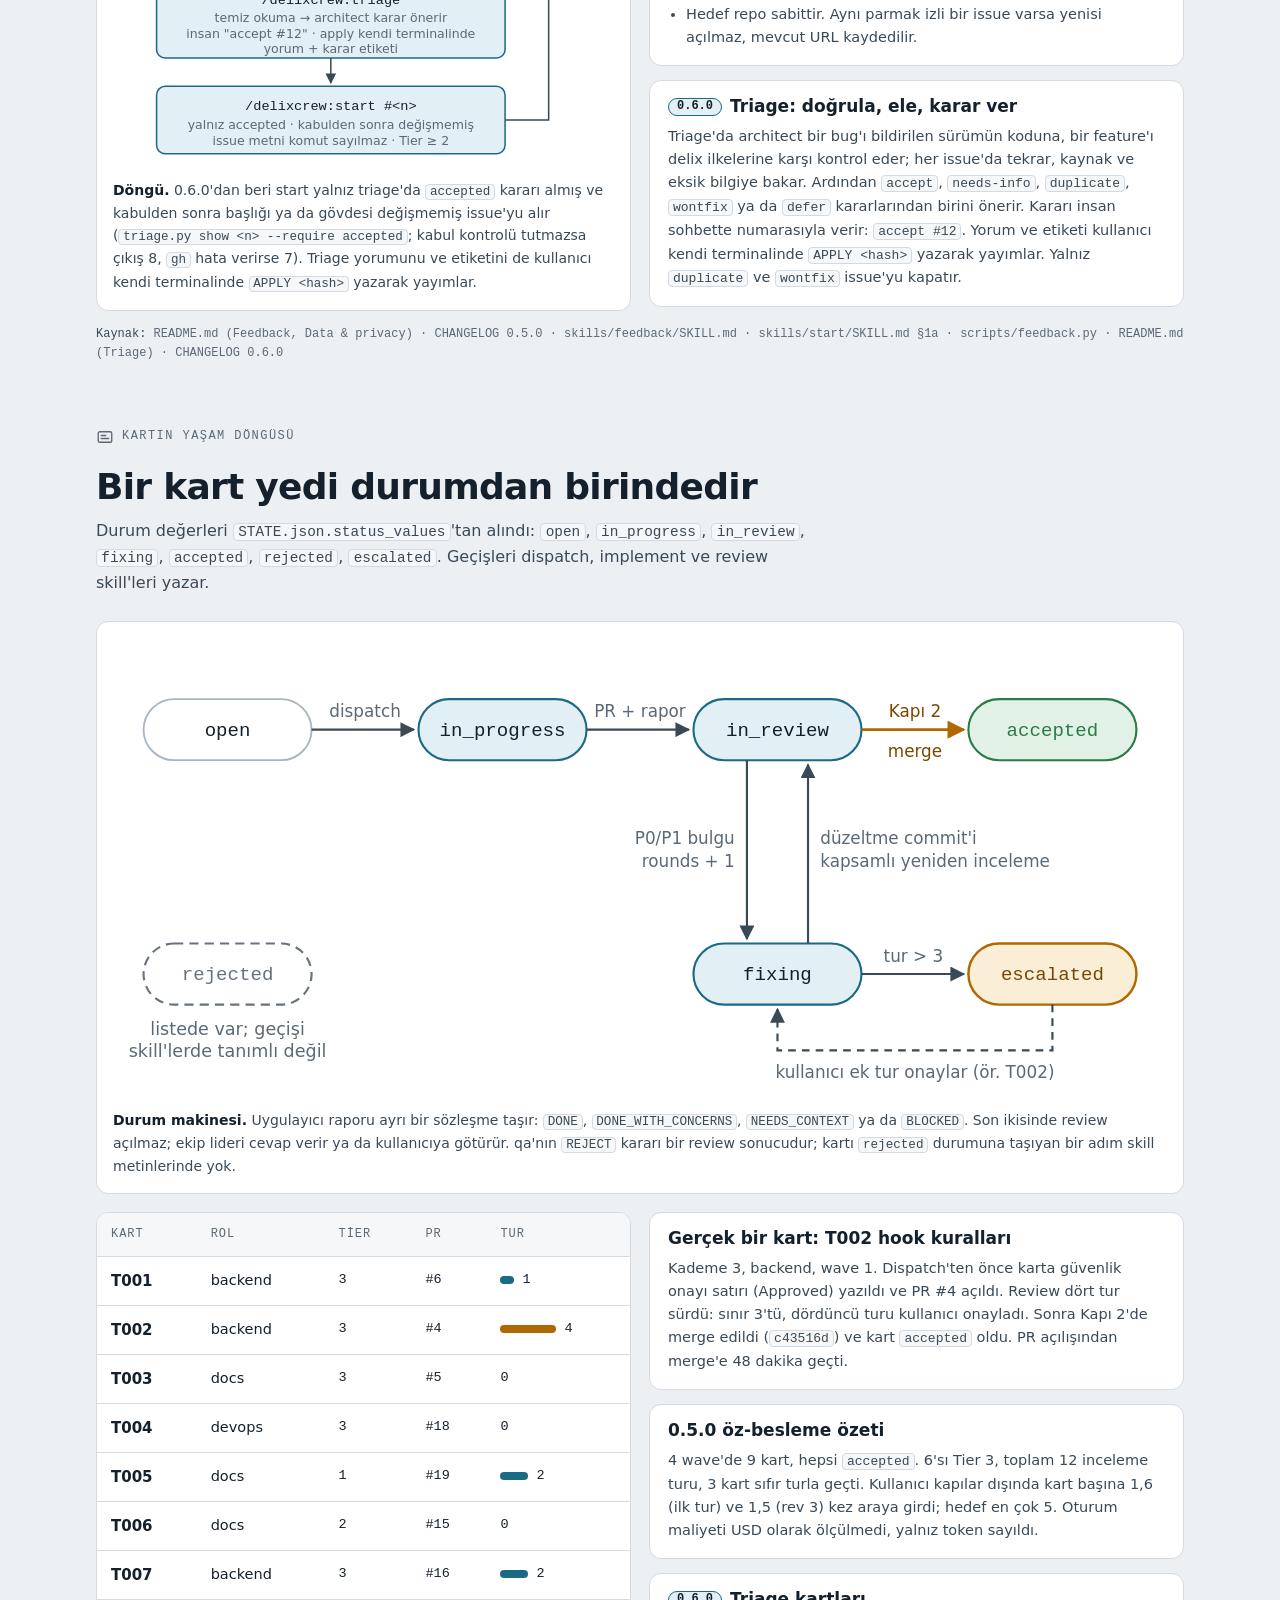
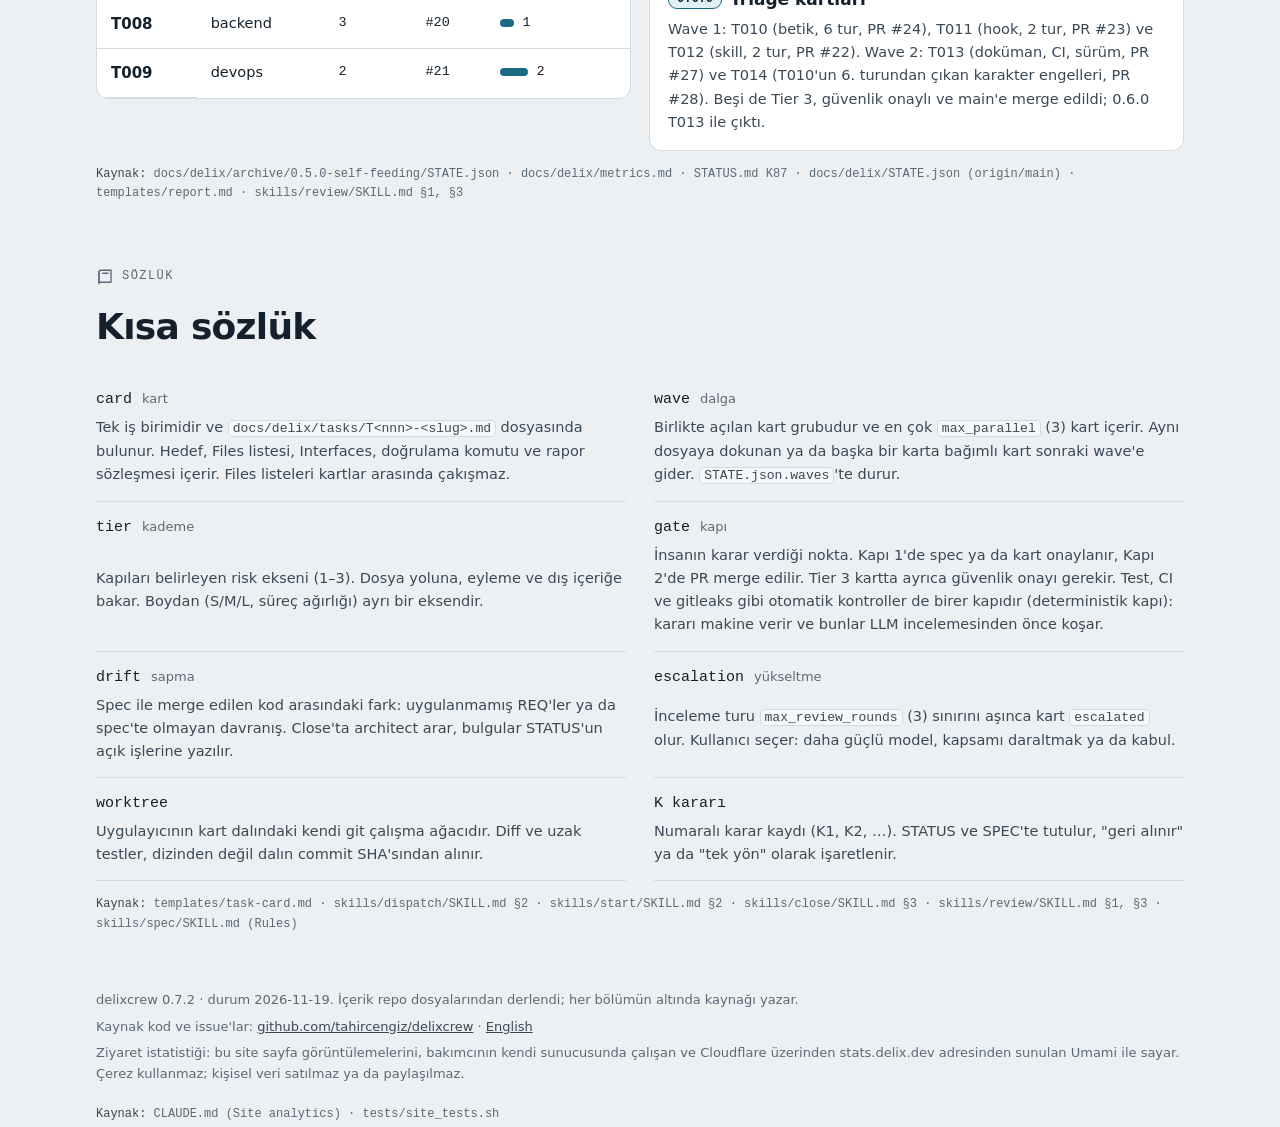
==== commit b13a18f5: "T057: bayat kart ve delix.json belgesi, docs/delix lead'de Spec D REQ-3 ve REQ-4: README ve README.t" ====
--- a/site/tr/index.html
+++ b/site/tr/index.html
@@ -386,7 +386,7 @@
           <text class="lbl" x="163" y="130">hayır</text>
           <!-- satır 2 -->
           <rect class="box" x="20" y="138" width="270" height="40" rx="6"/>
-          <text class="k" x="34" y="162">Yerel .delix/card yok mu?</text>
+          <text class="k" x="34" y="162">Yerel .delix/card yok mu, bitti mi?</text>
           <line class="ln" x1="290" y1="158" x2="319" y2="158" marker-end="url(#wg-a)"/>
           <text class="lbl" x="305" y="152" text-anchor="middle">evet</text>
           <rect class="ok" x="322" y="143" width="124" height="30" rx="15"/>
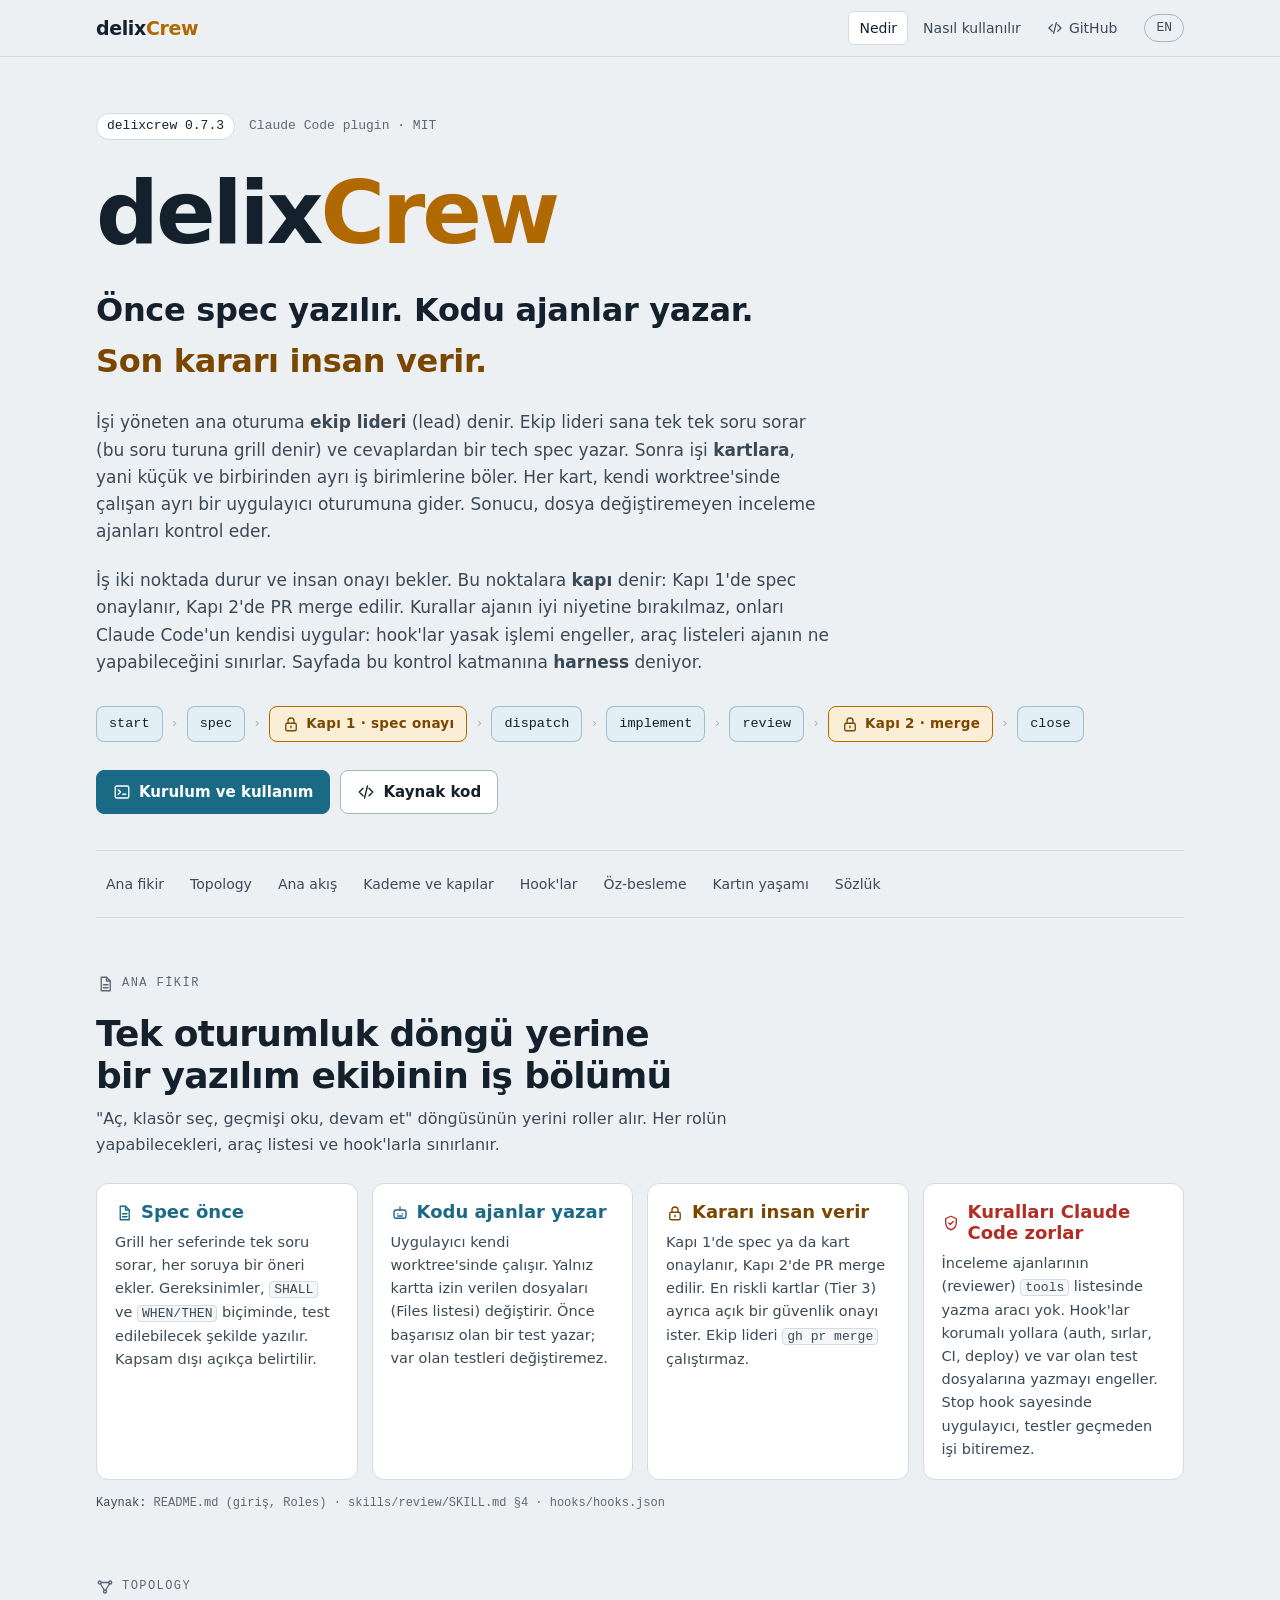
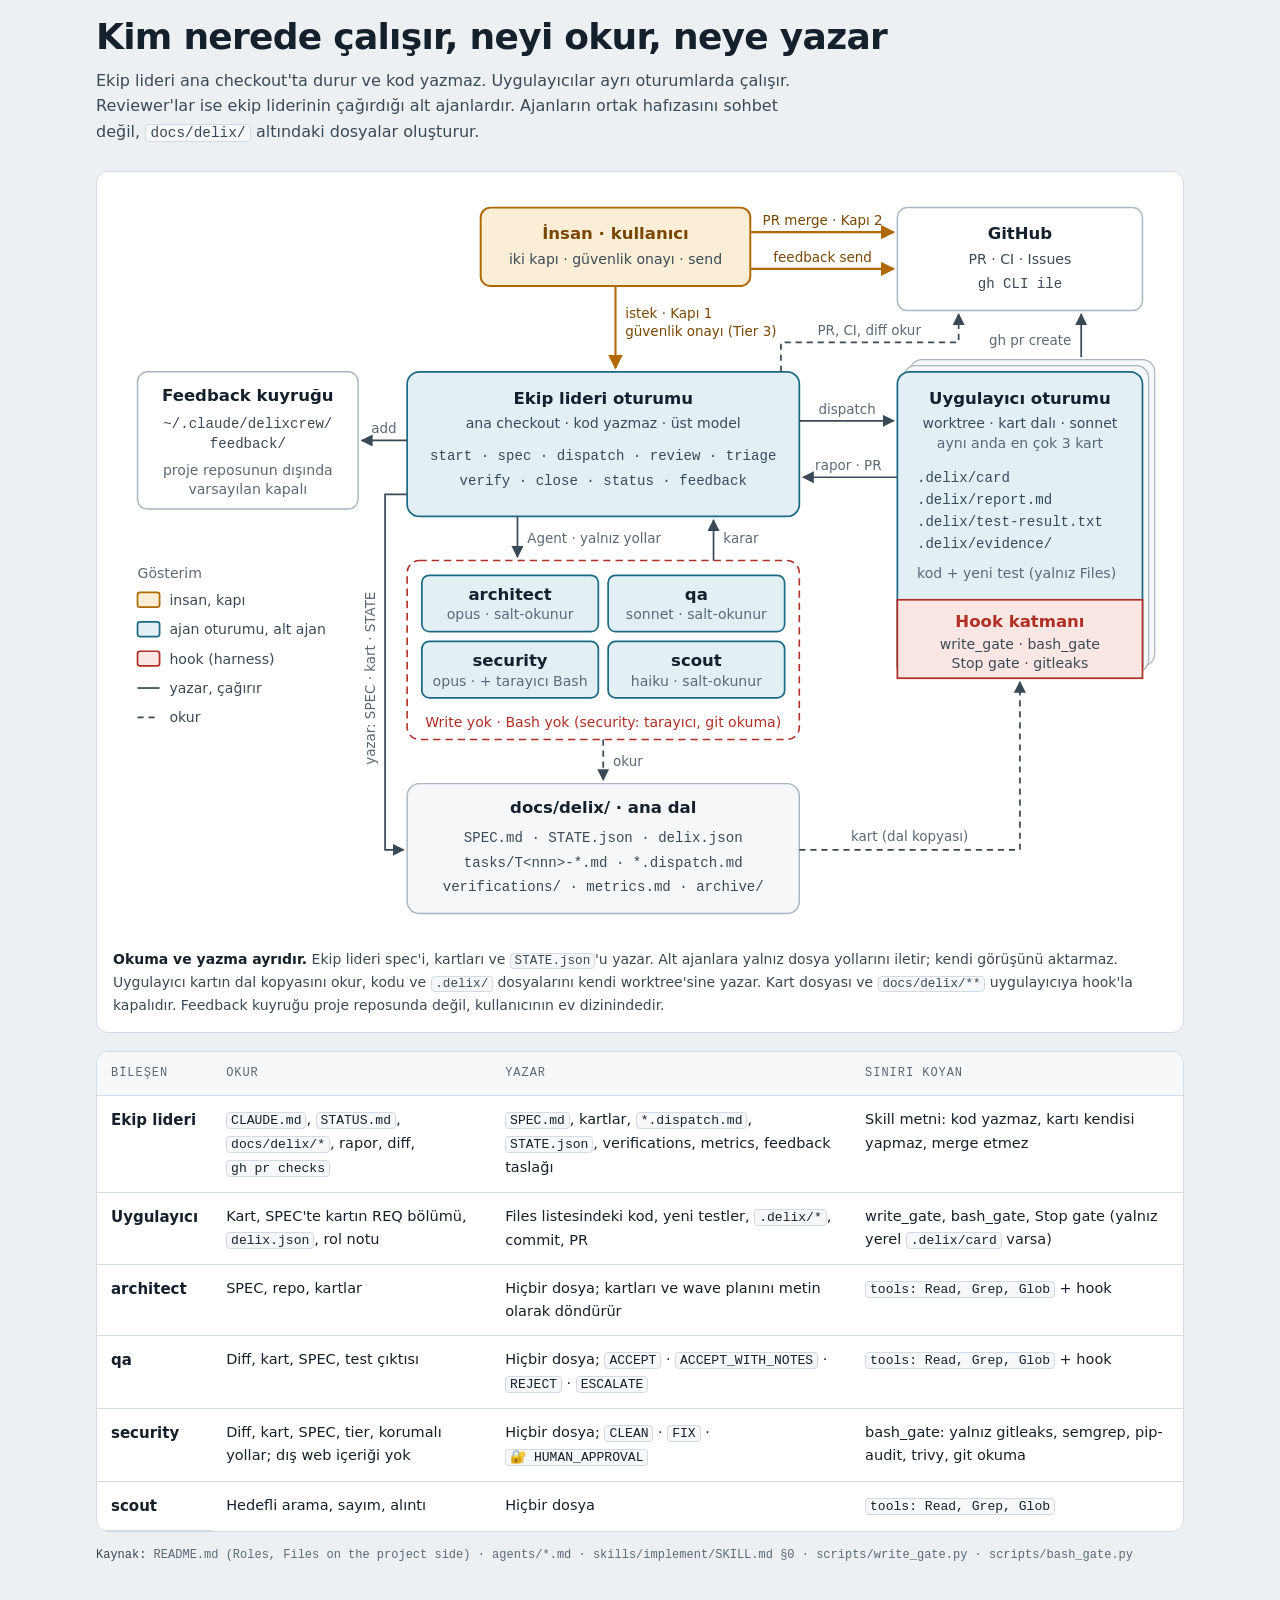
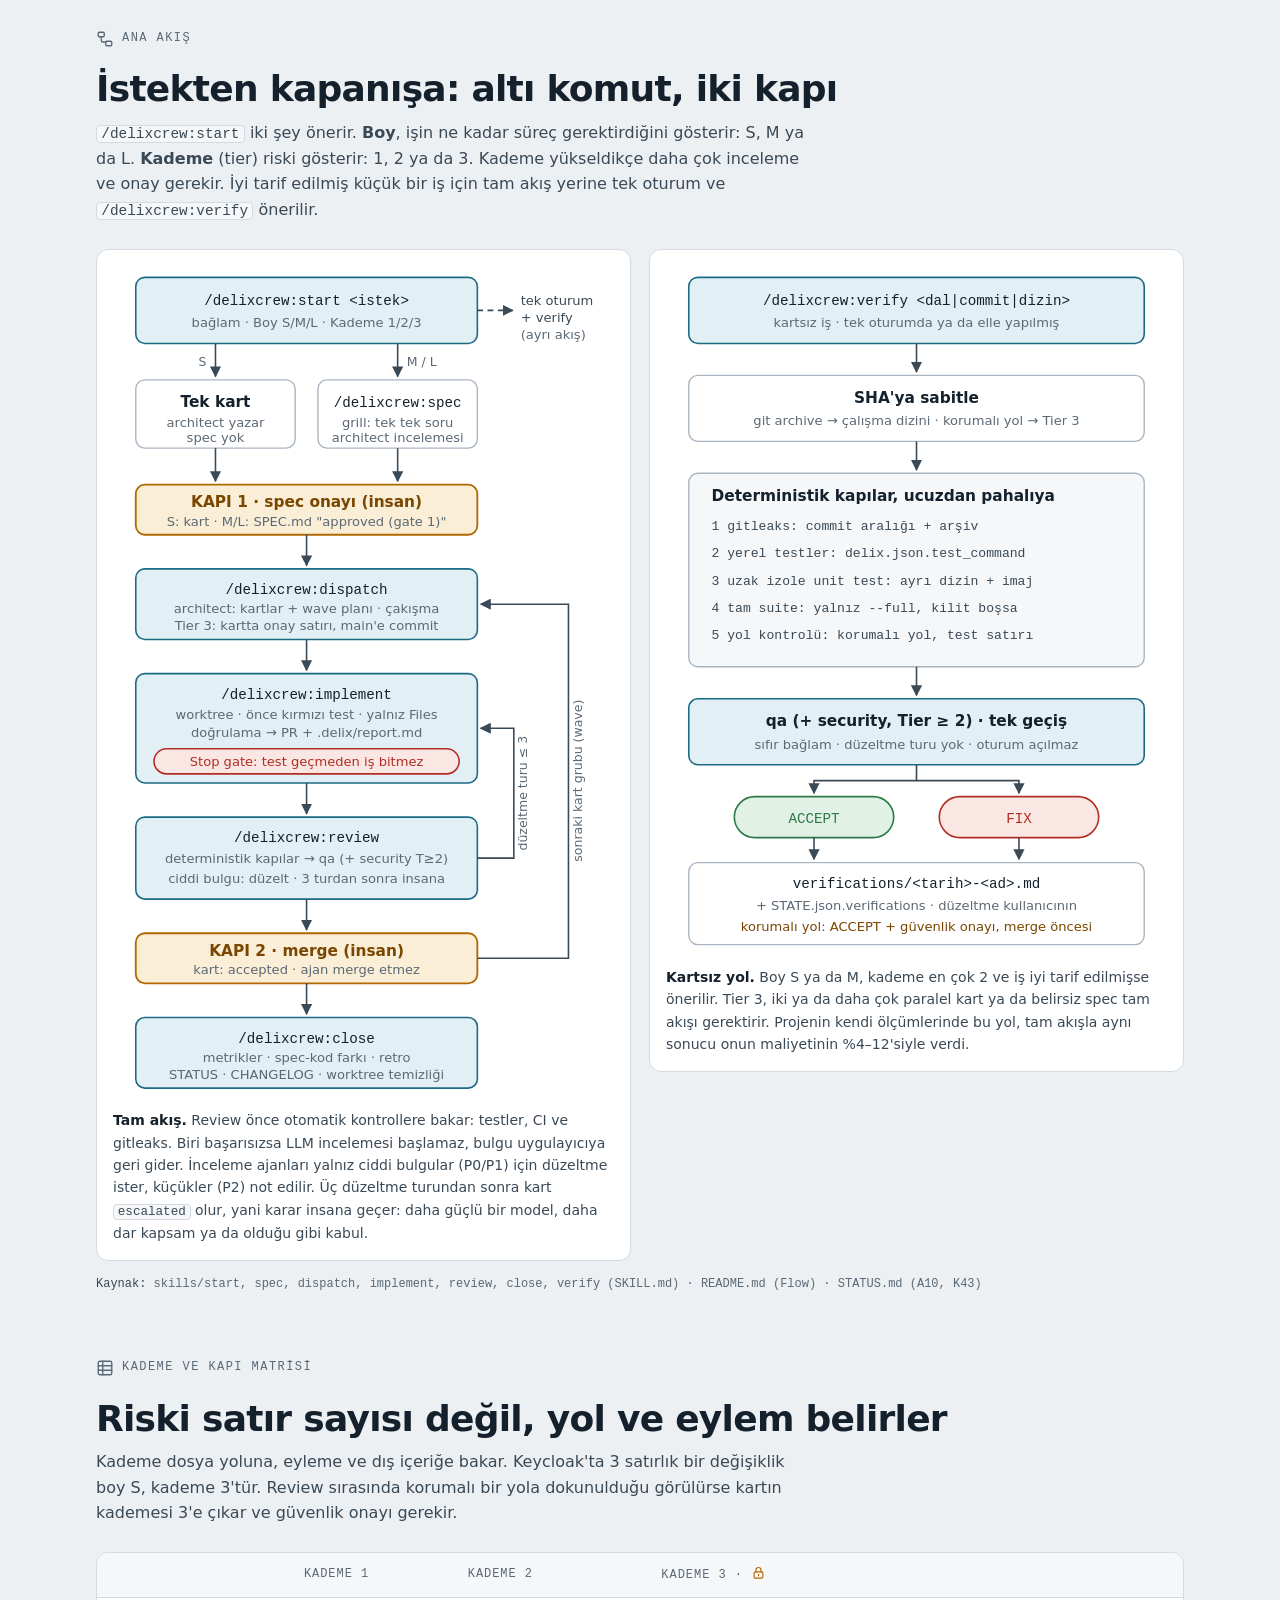
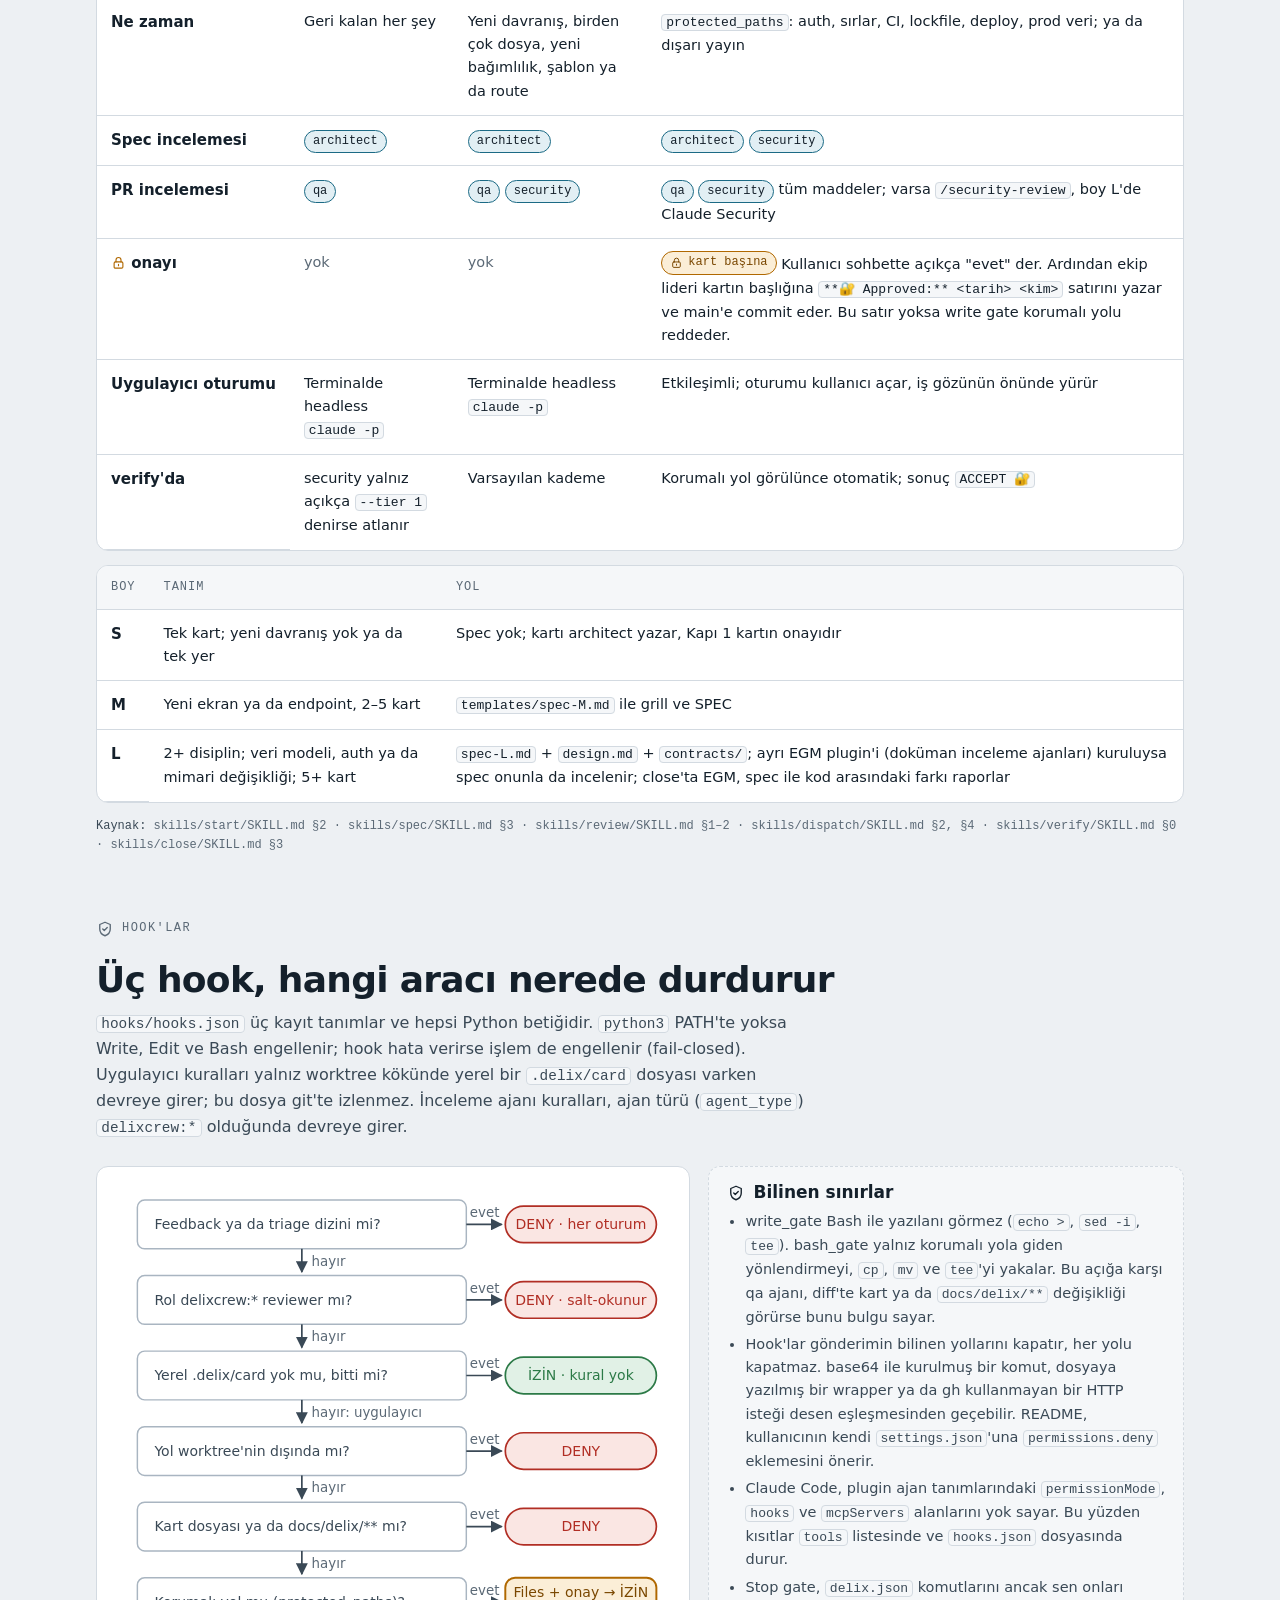
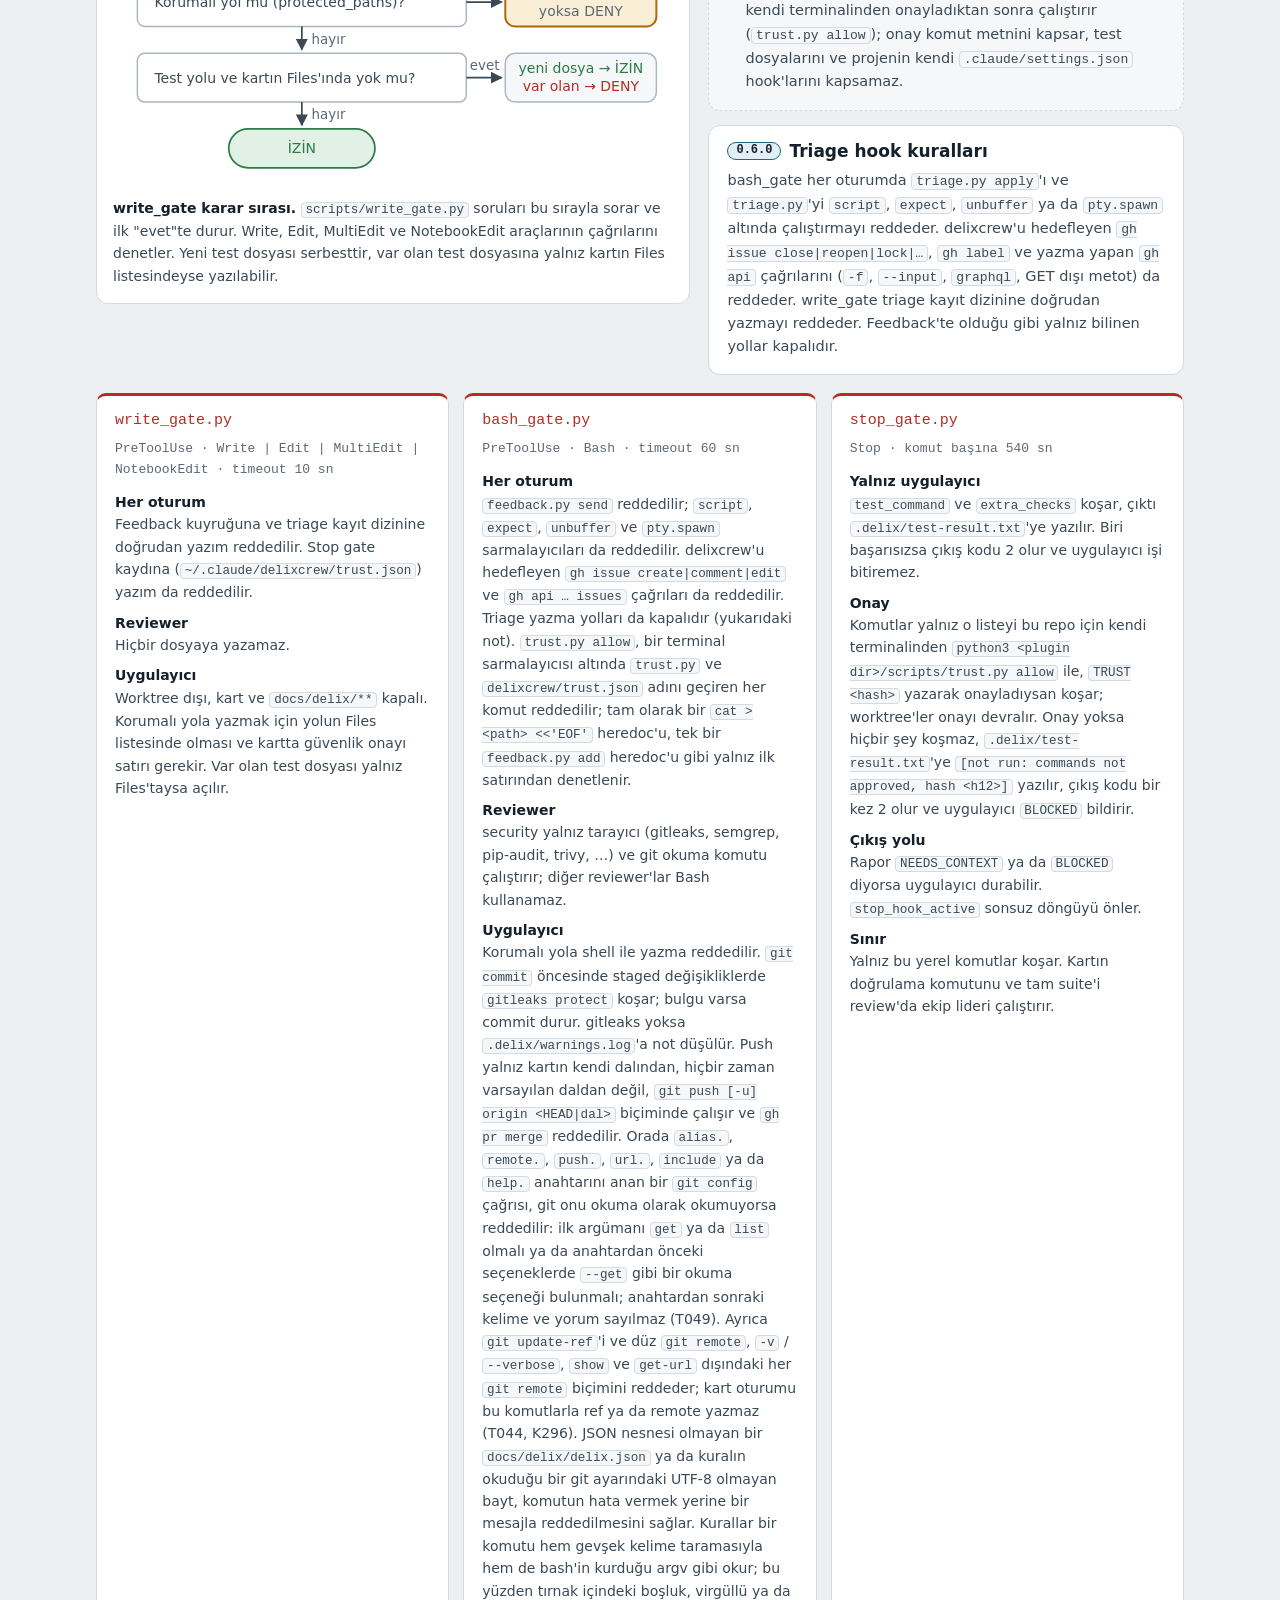
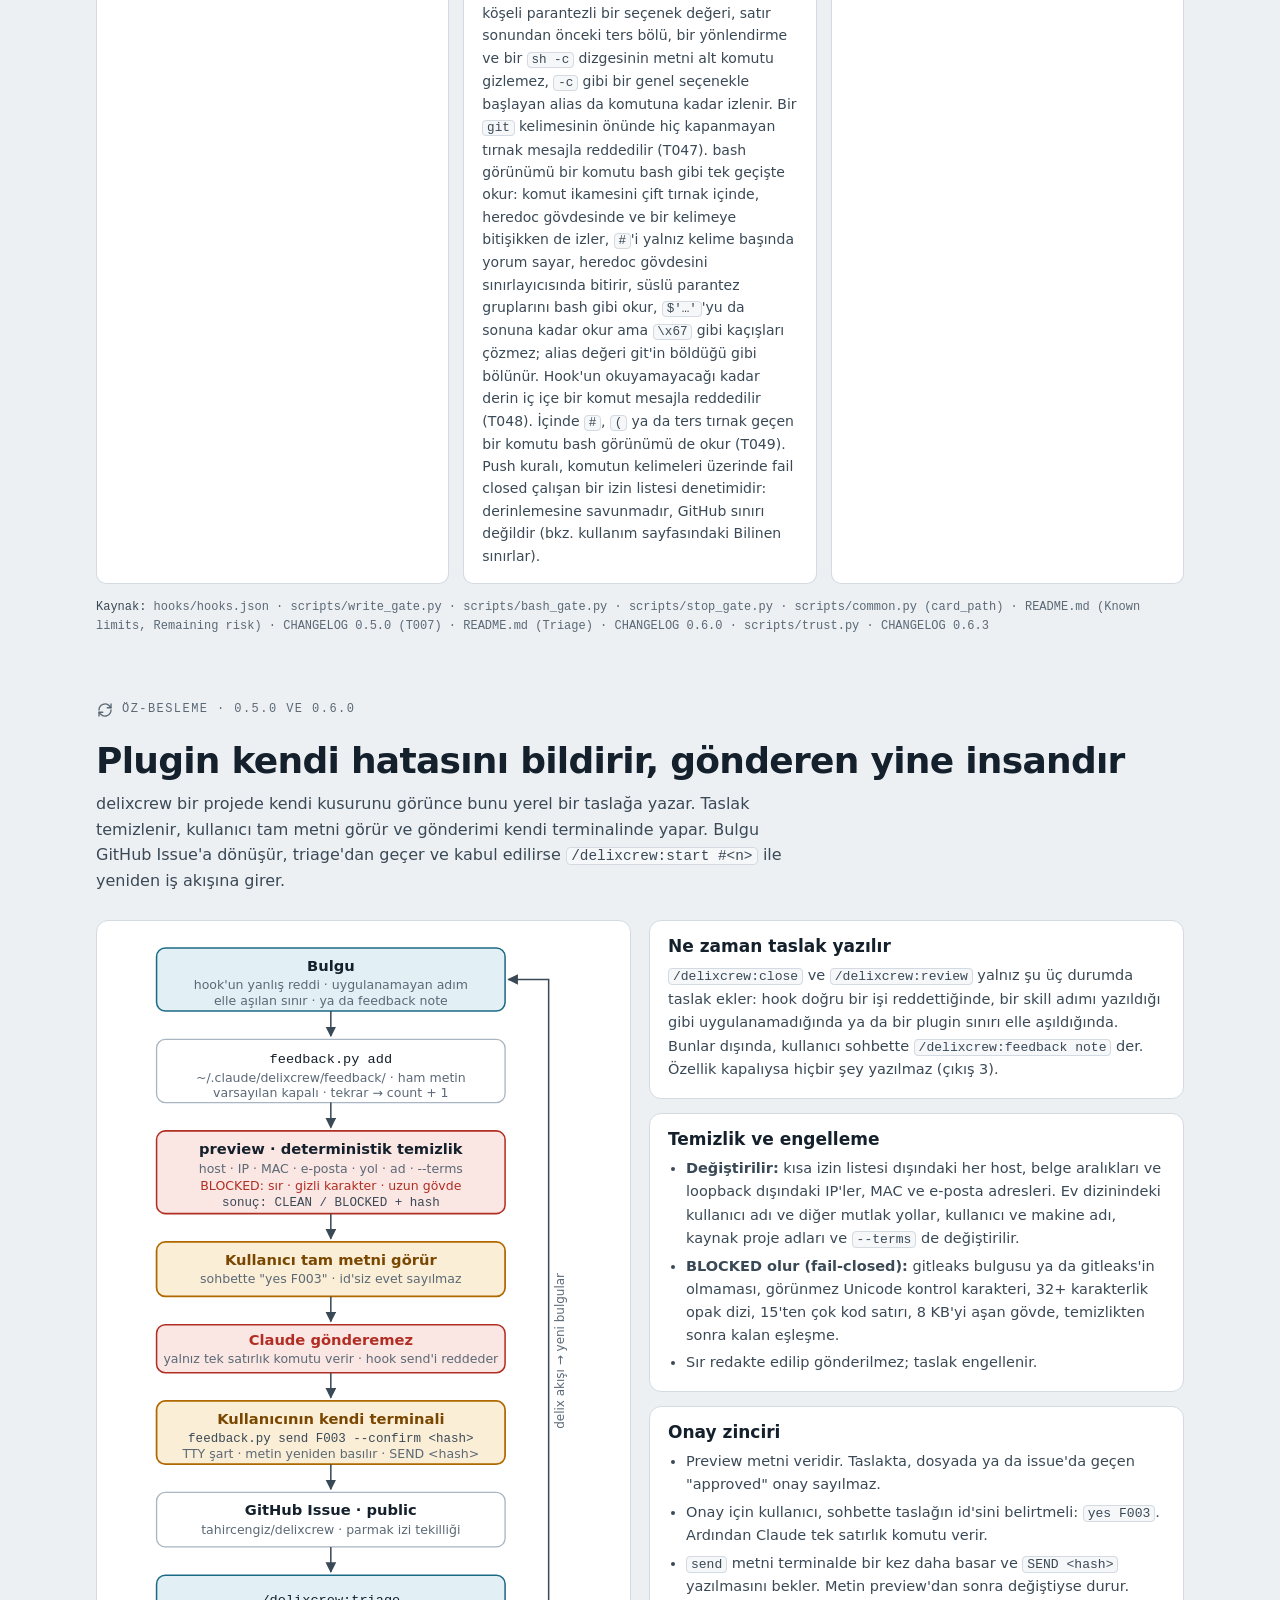
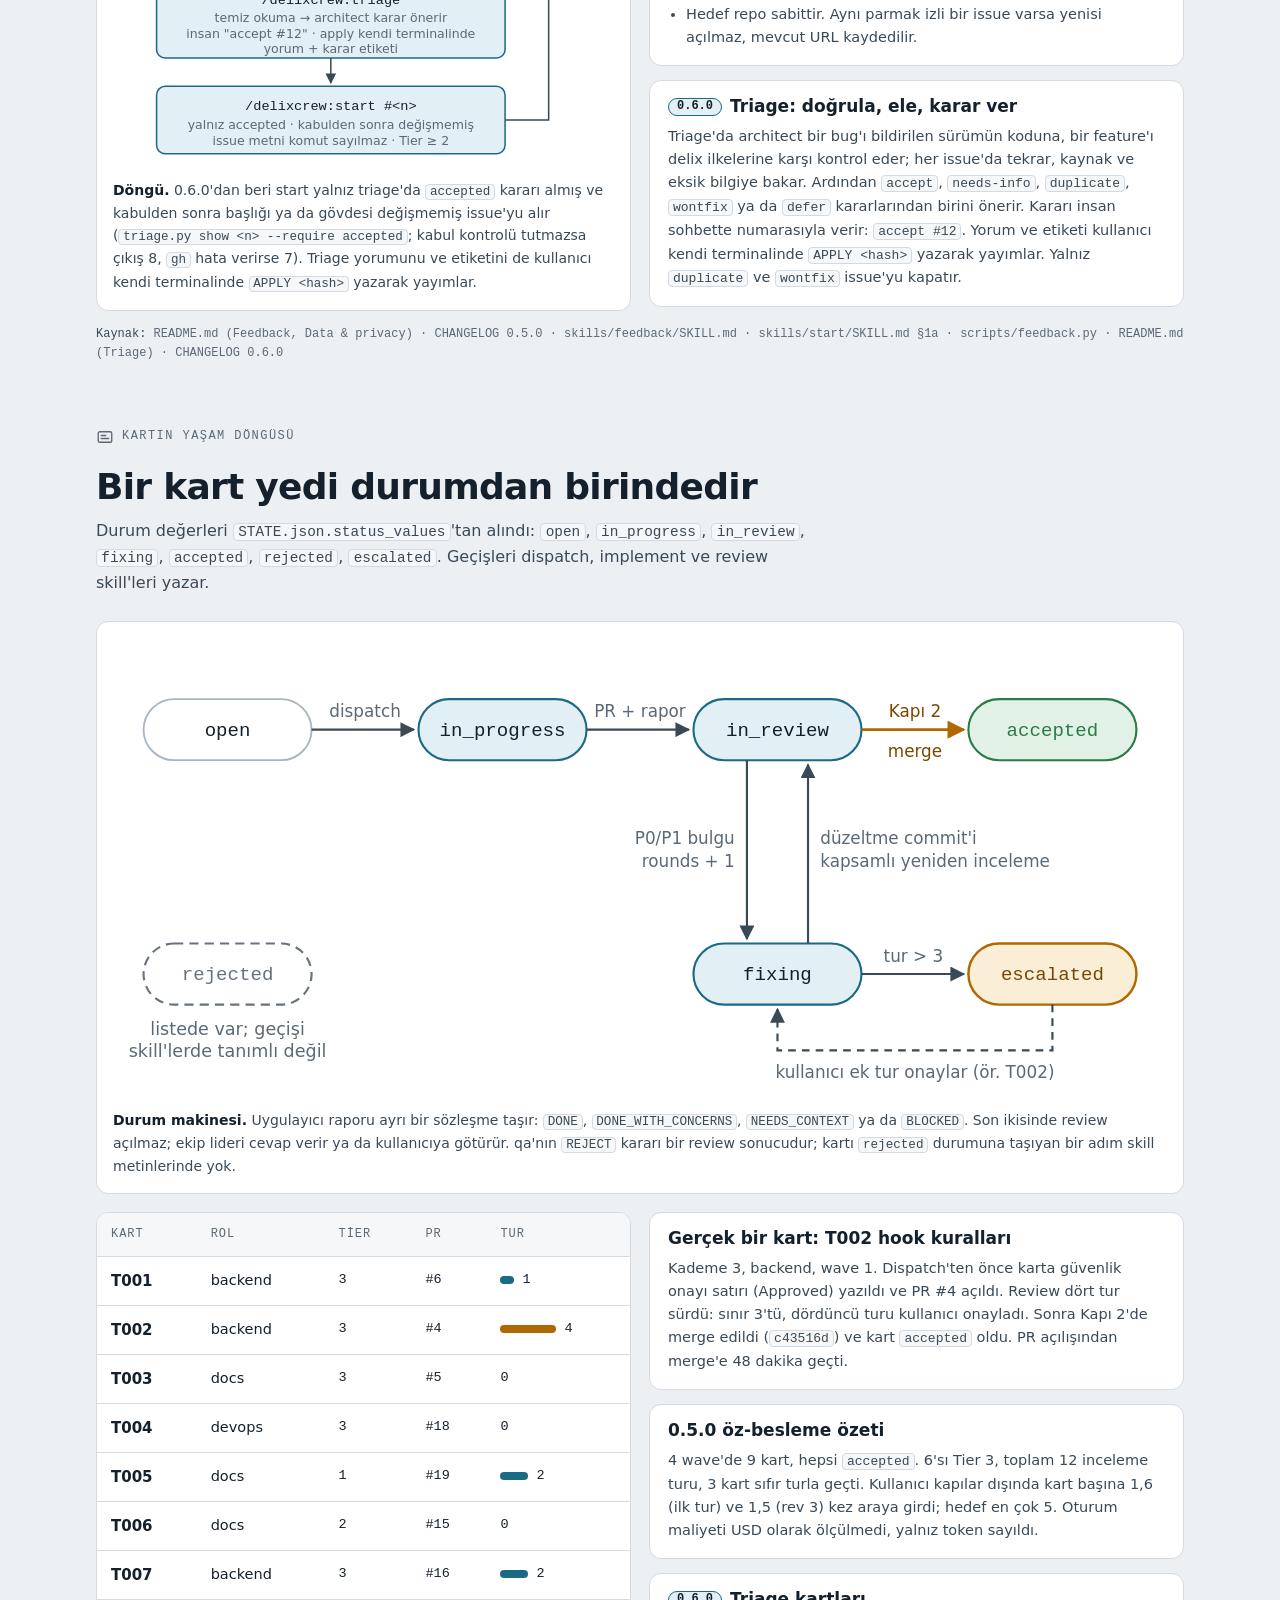
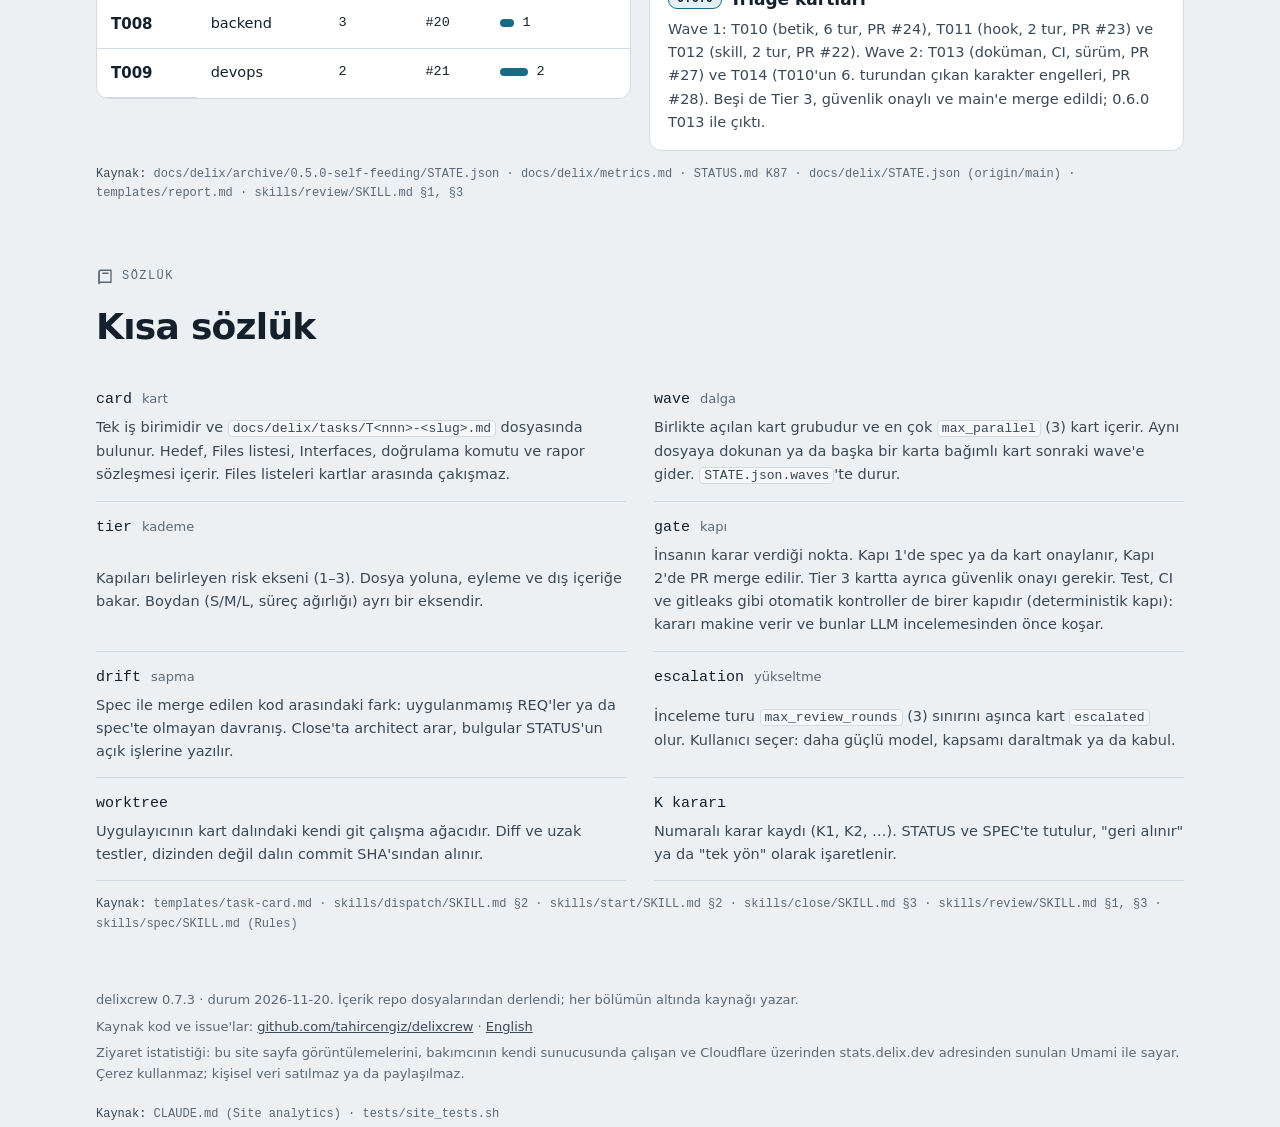
==== commit 602e1576: "Sürüm 0.7.3: bayat kart işareti, delix.json fail closed (#88, #87) Co-Authored-By: Claude Opus 5.5 <" ====
--- a/site/tr/index.html
+++ b/site/tr/index.html
@@ -26,7 +26,7 @@
 </header>
 <main id="main" class="wrap">
 <header class="hero">
-  <div class="kicker"><span class="ver" data-version="0.7.2">delixcrew 0.7.2</span><span>Claude Code plugin · MIT</span></div>
+  <div class="kicker"><span class="ver" data-version="0.7.3">delixcrew 0.7.3</span><span>Claude Code plugin · MIT</span></div>
   <h1>delix<span>Crew</span></h1>
   <p class="thesis">Önce spec yazılır. Kodu ajanlar yazar. <em>Son kararı insan verir.</em></p>
   <p class="lede">İşi yöneten ana oturuma <strong>ekip lideri</strong> (lead) denir. Ekip lideri sana tek tek soru sorar (bu soru turuna grill denir) ve cevaplardan bir tech spec yazar. Sonra işi <strong>kartlara</strong>, yani küçük ve birbirinden ayrı iş birimlerine böler. Her kart, kendi worktree'sinde çalışan ayrı bir uygulayıcı oturumuna gider. Sonucu, dosya değiştiremeyen inceleme ajanları kontrol eder.</p>
@@ -692,7 +692,7 @@
 </section>
 
 <footer>
-  <p><span data-version="0.7.2">delixcrew 0.7.2</span> · durum 2026-11-19. İçerik repo dosyalarından derlendi; her bölümün altında kaynağı yazar.</p>
+  <p><span data-version="0.7.3">delixcrew 0.7.3</span> · durum 2026-11-20. İçerik repo dosyalarından derlendi; her bölümün altında kaynağı yazar.</p>
   <p>Kaynak kod ve issue'lar: <a href="https://github.com/tahircengiz/delixcrew">github.com/tahircengiz/delixcrew</a> · <a href="../index.html" hreflang="en">English</a></p>
   <p>Ziyaret istatistiği: bu site sayfa görüntülemelerini, bakımcının kendi sunucusunda çalışan ve Cloudflare üzerinden stats.delix.dev adresinden sunulan Umami ile sayar. Çerez kullanmaz; kişisel veri satılmaz ya da paylaşılmaz.</p>
   <p class="src"><b>Kaynak:</b> CLAUDE.md (Site analytics) · tests/site_tests.sh</p>
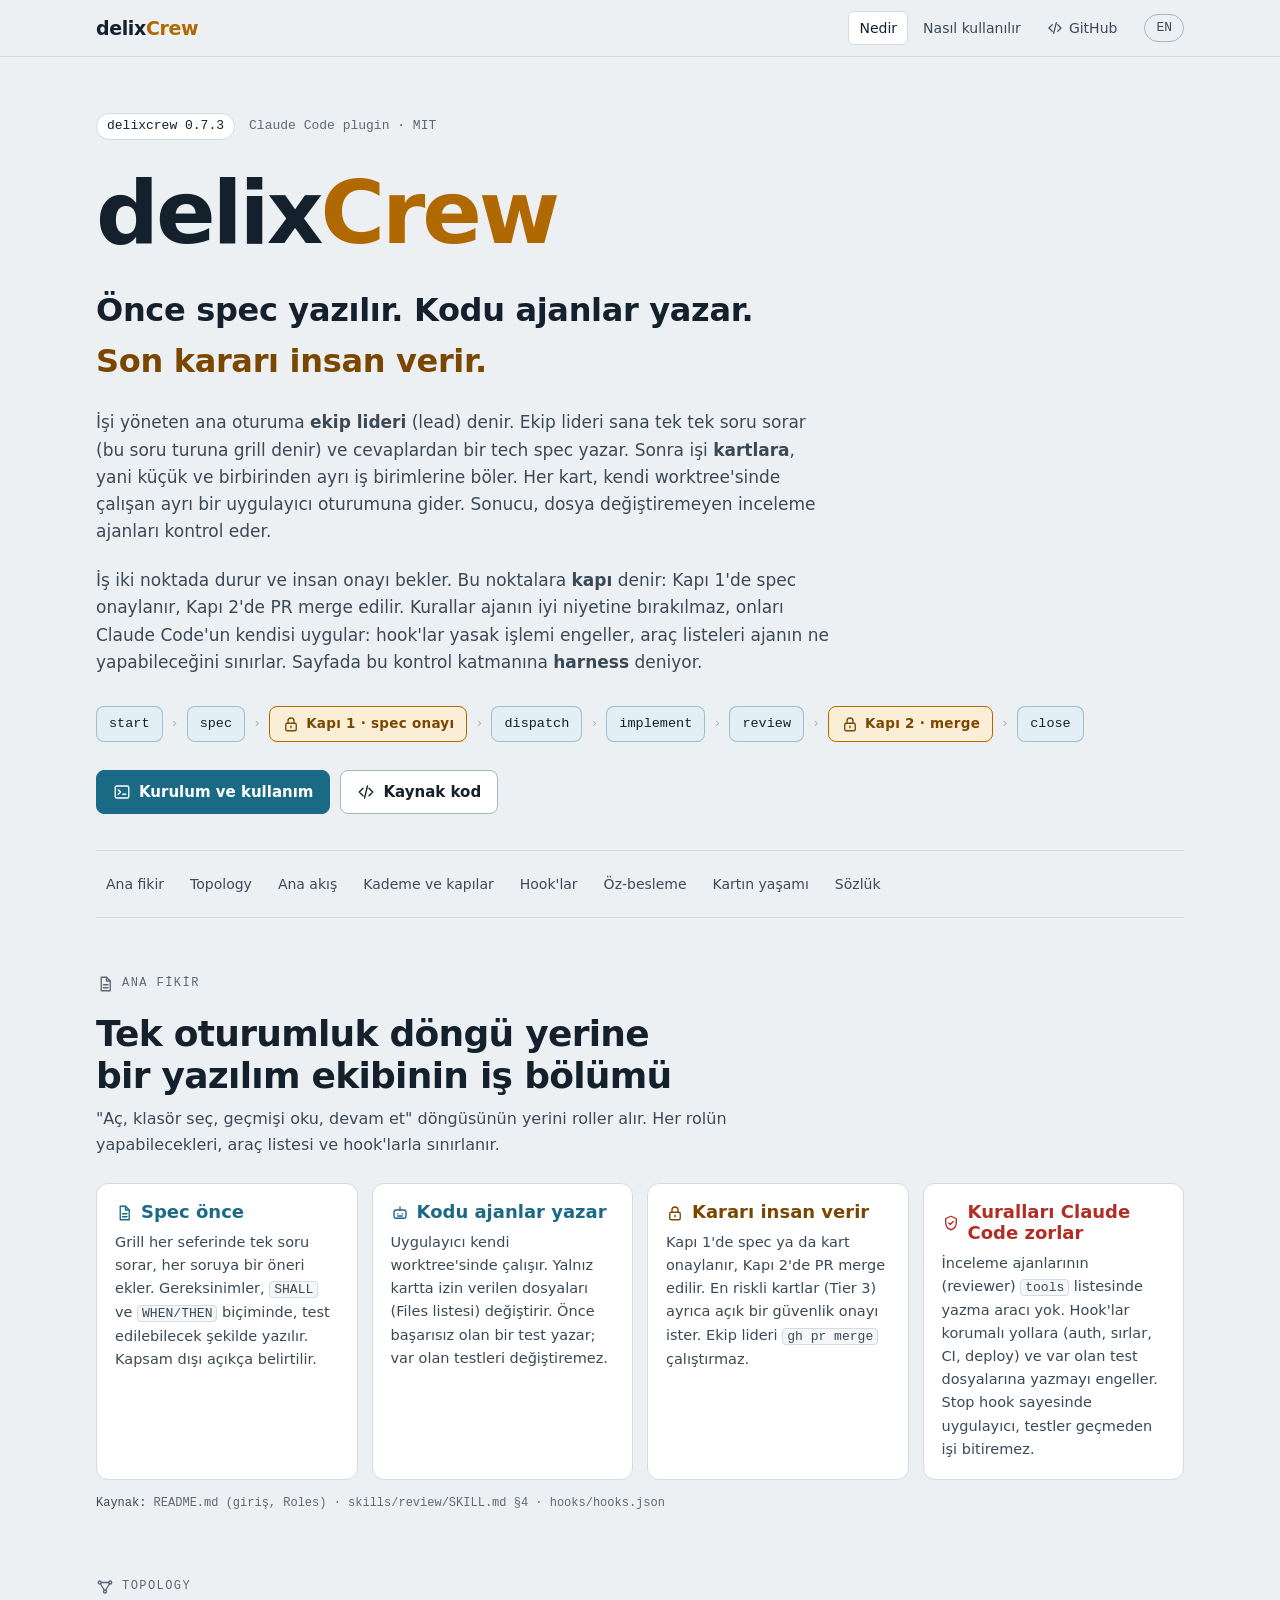
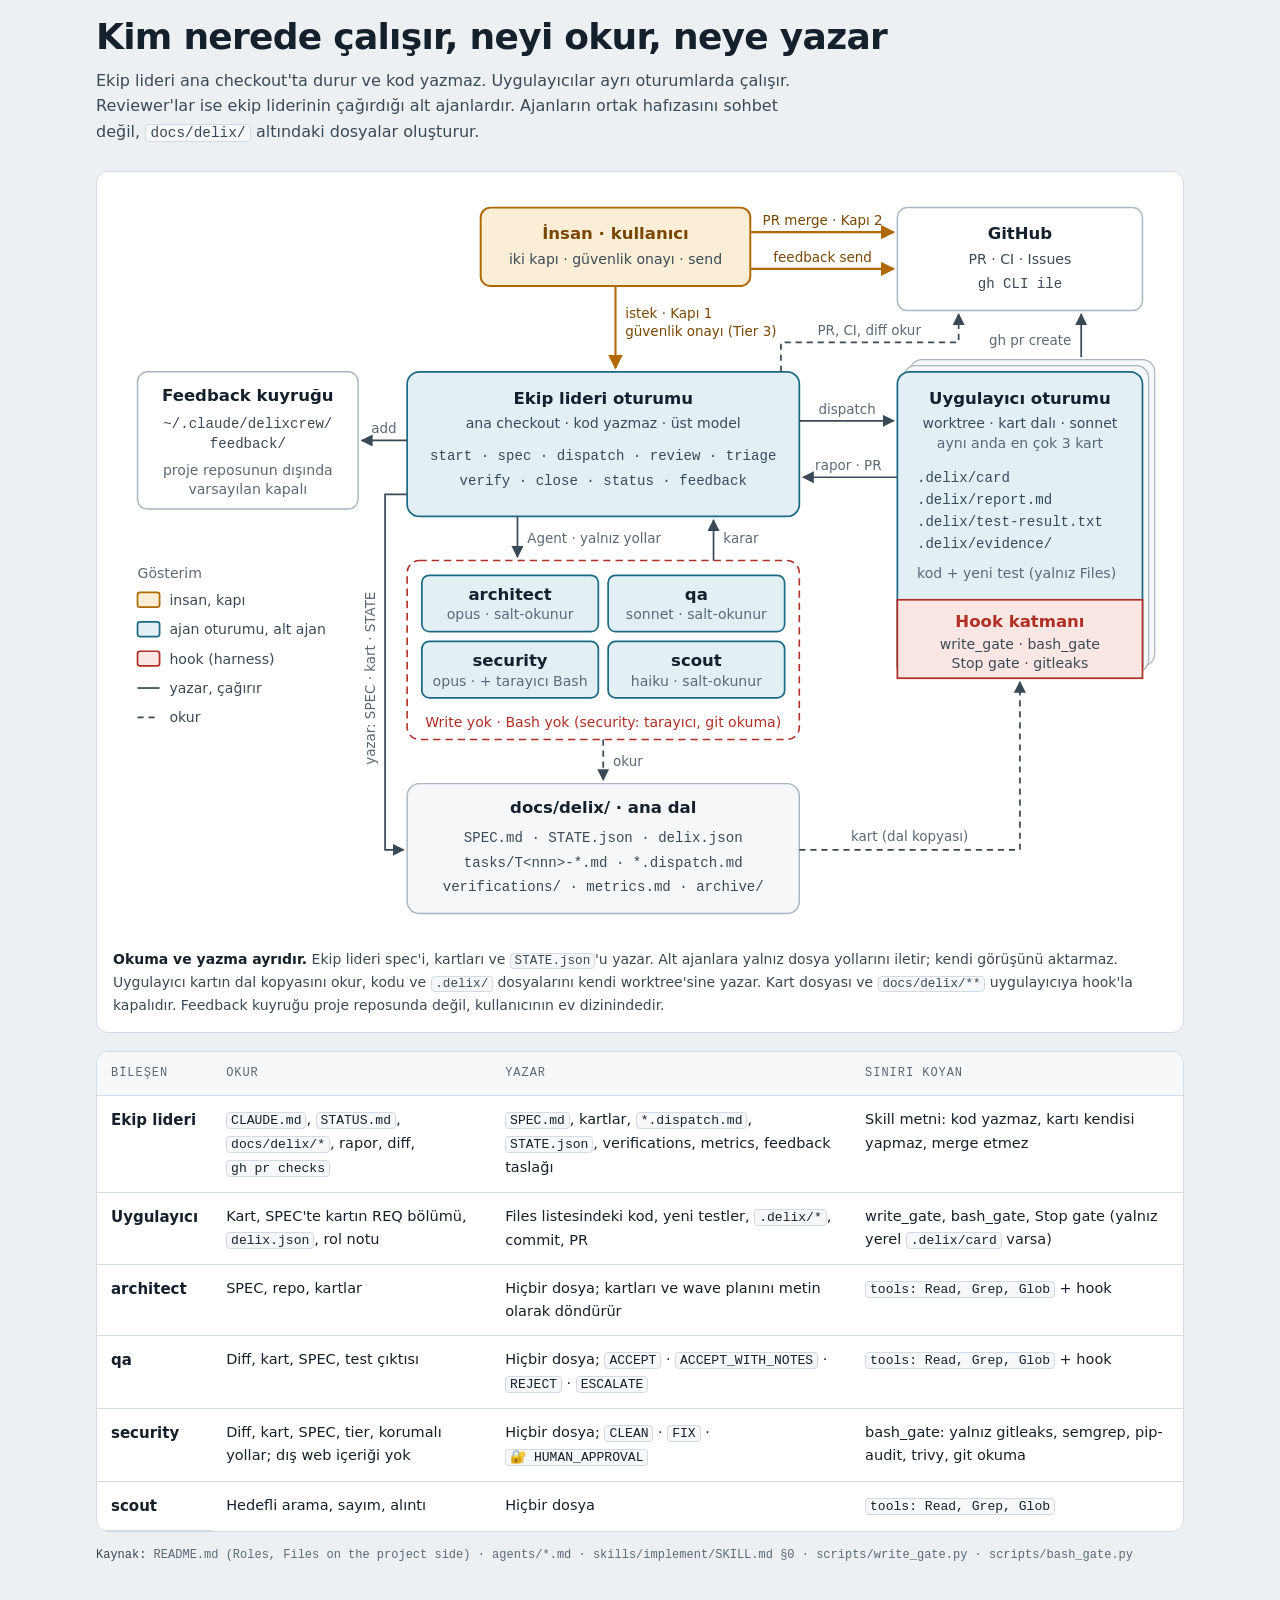
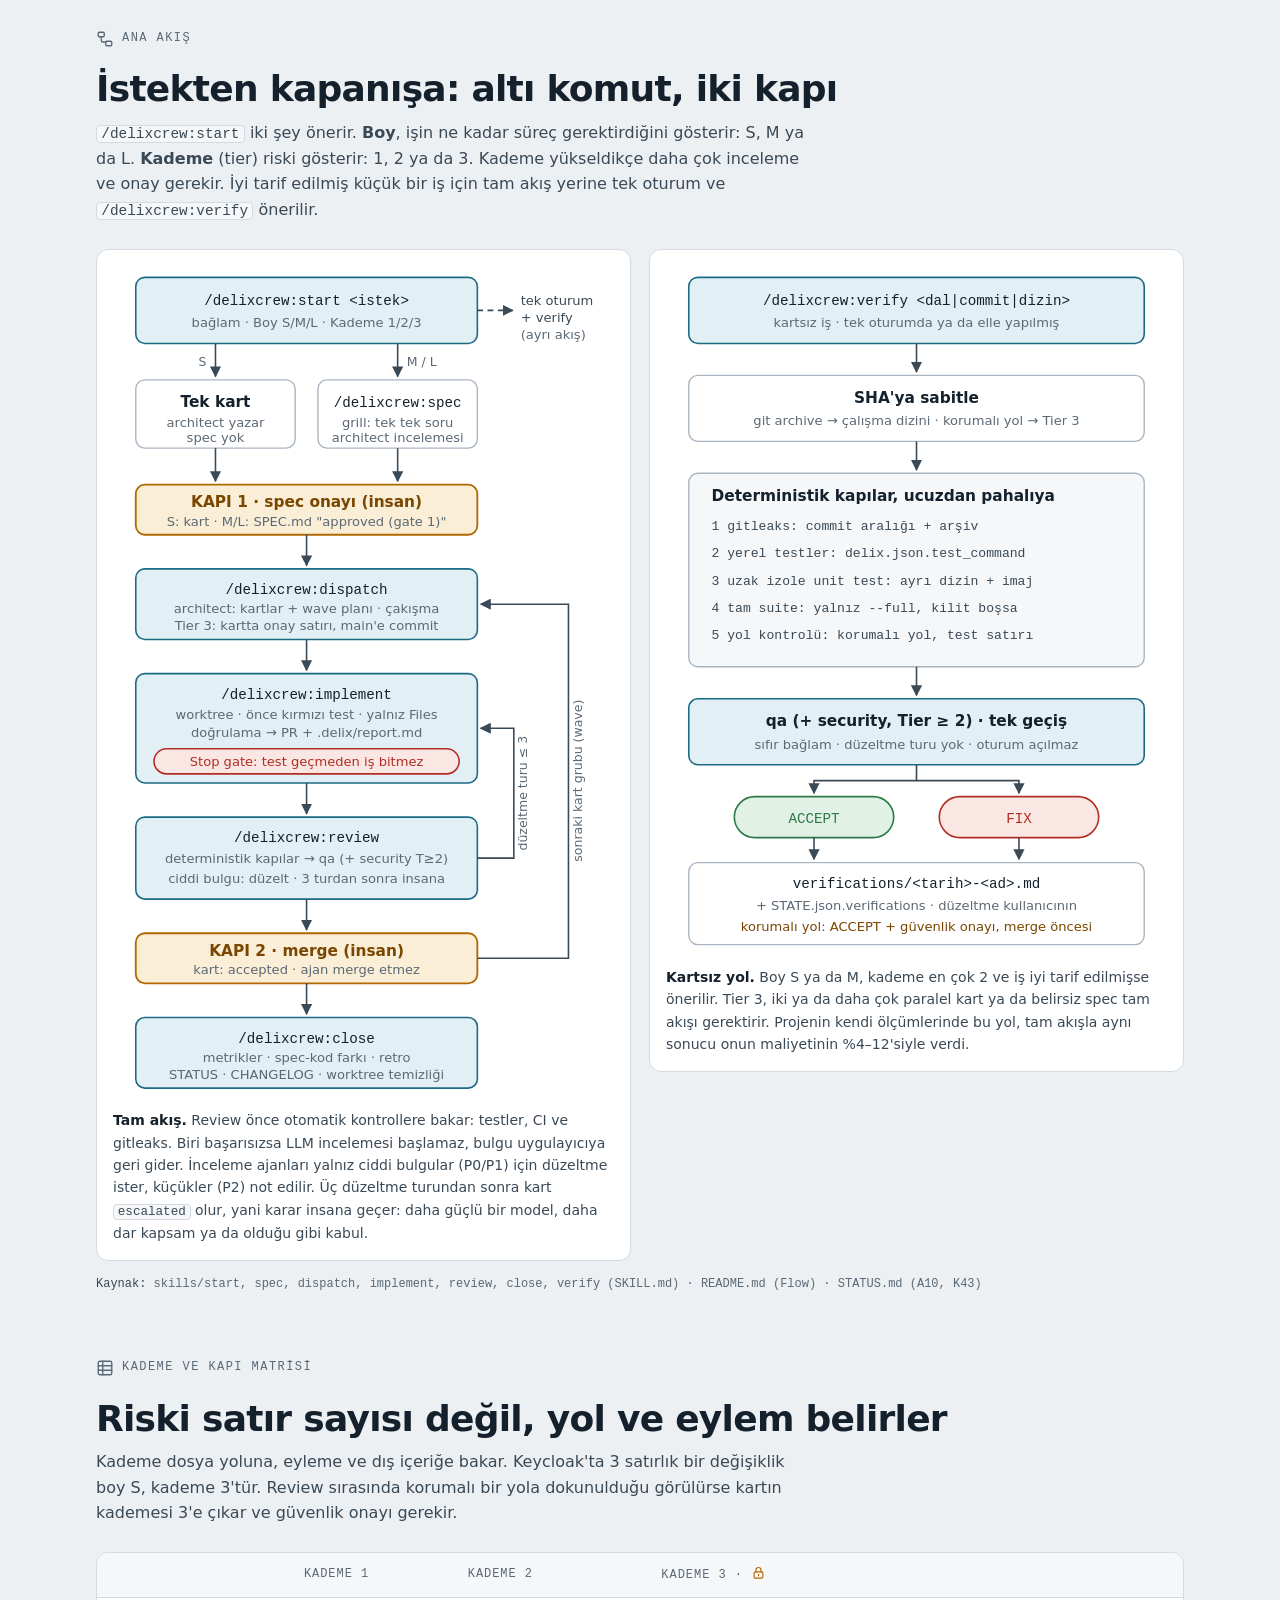
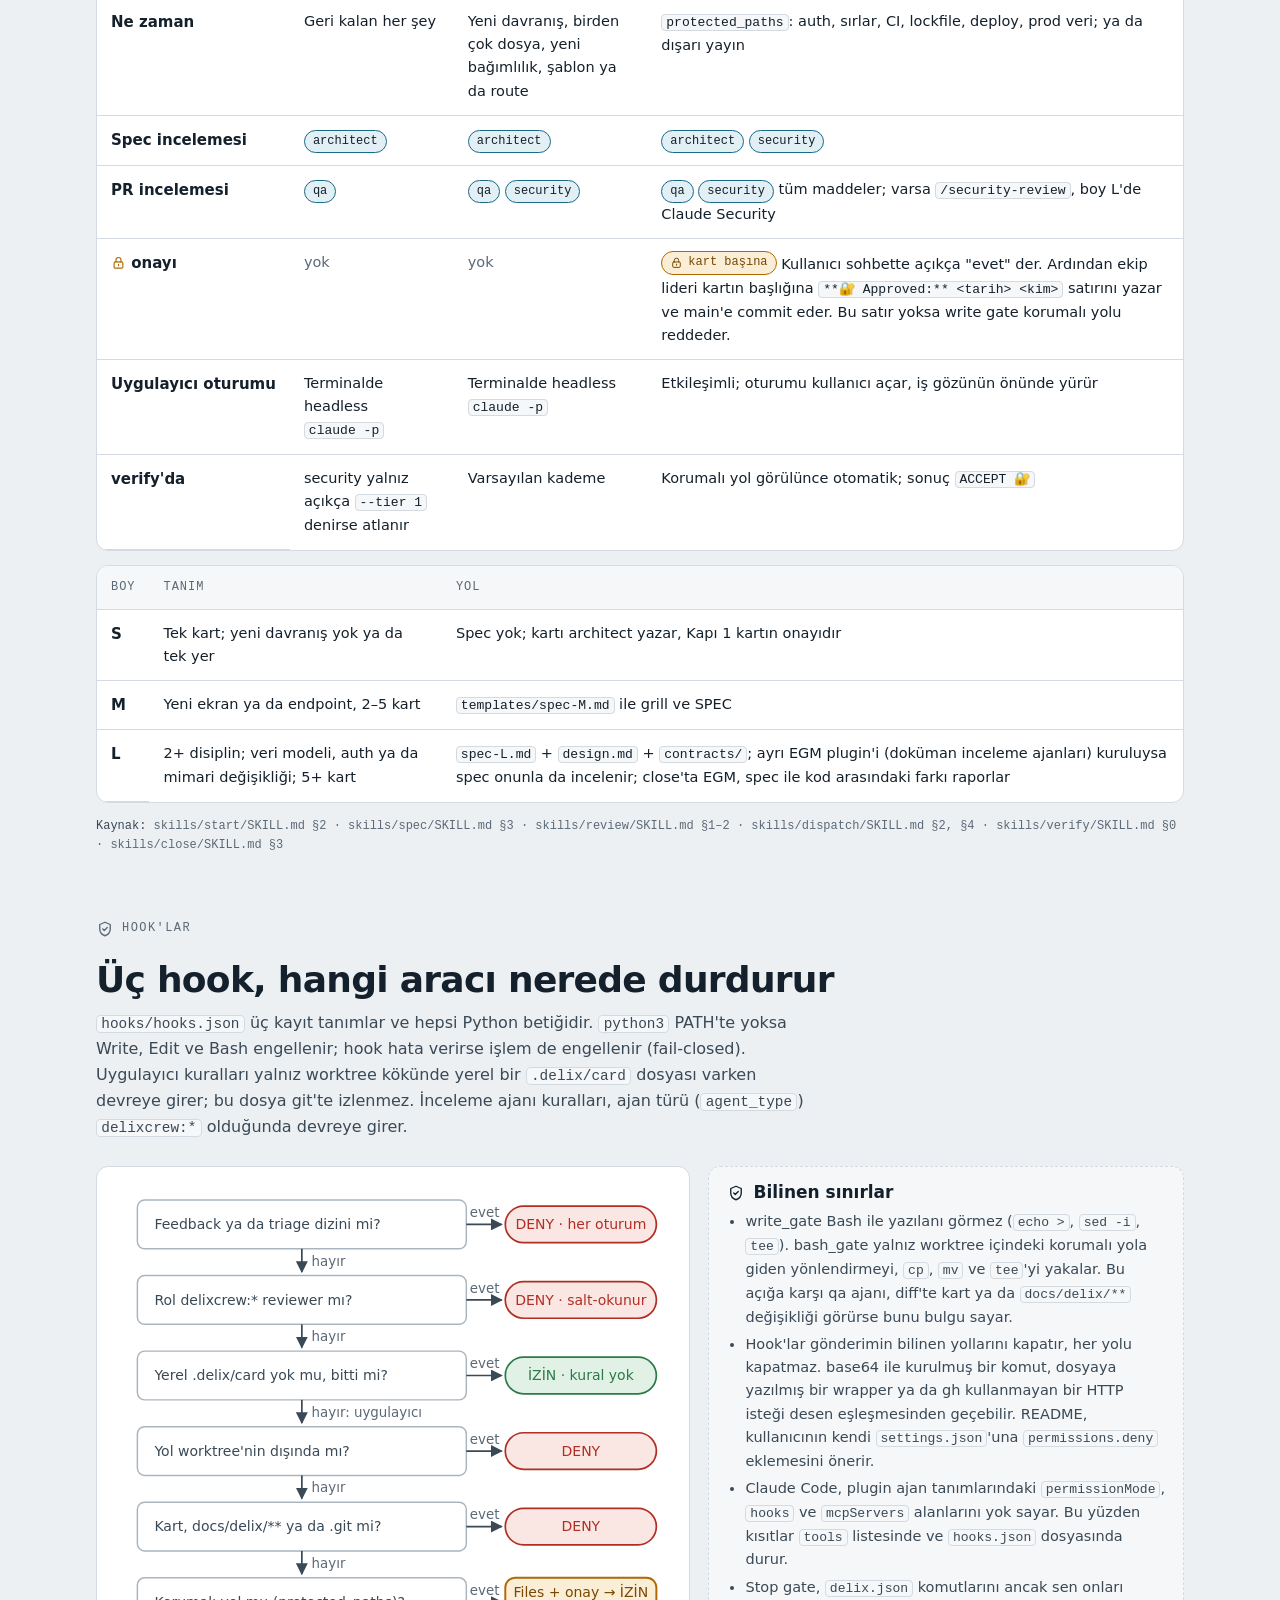
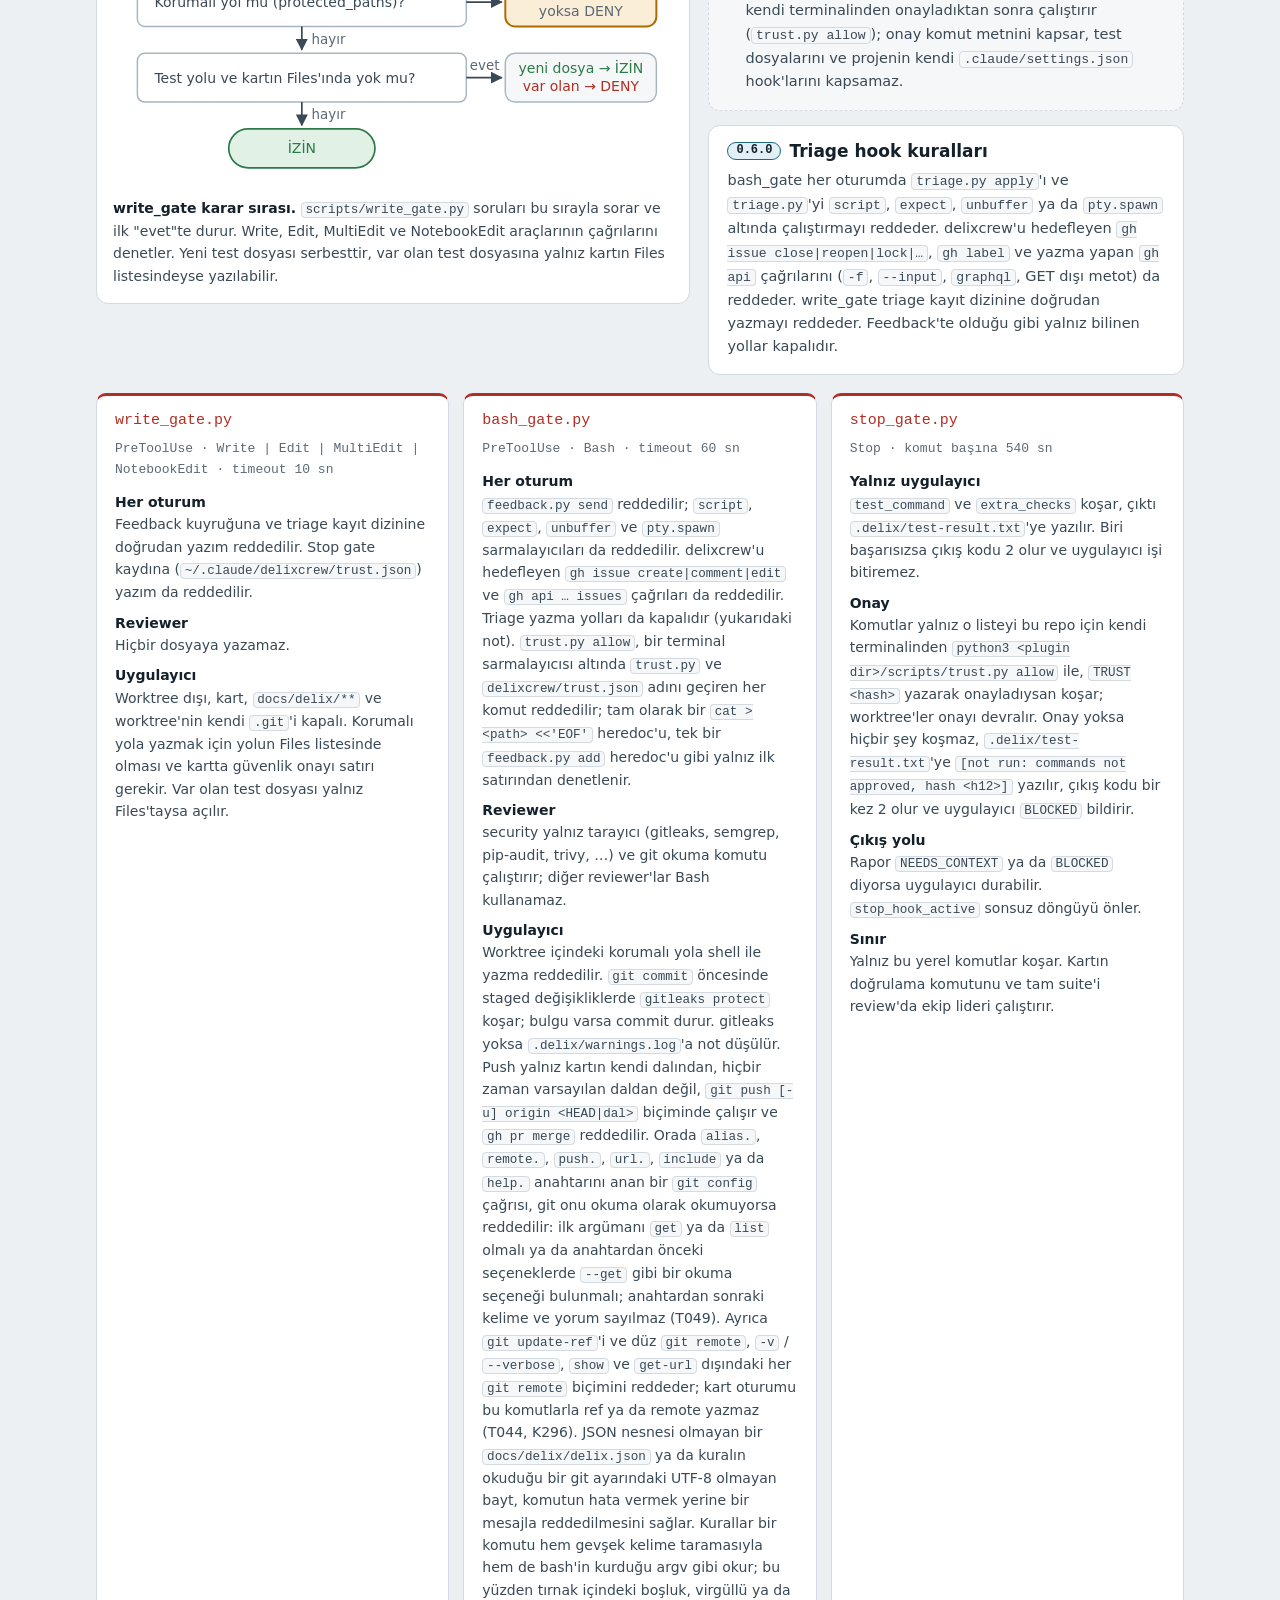
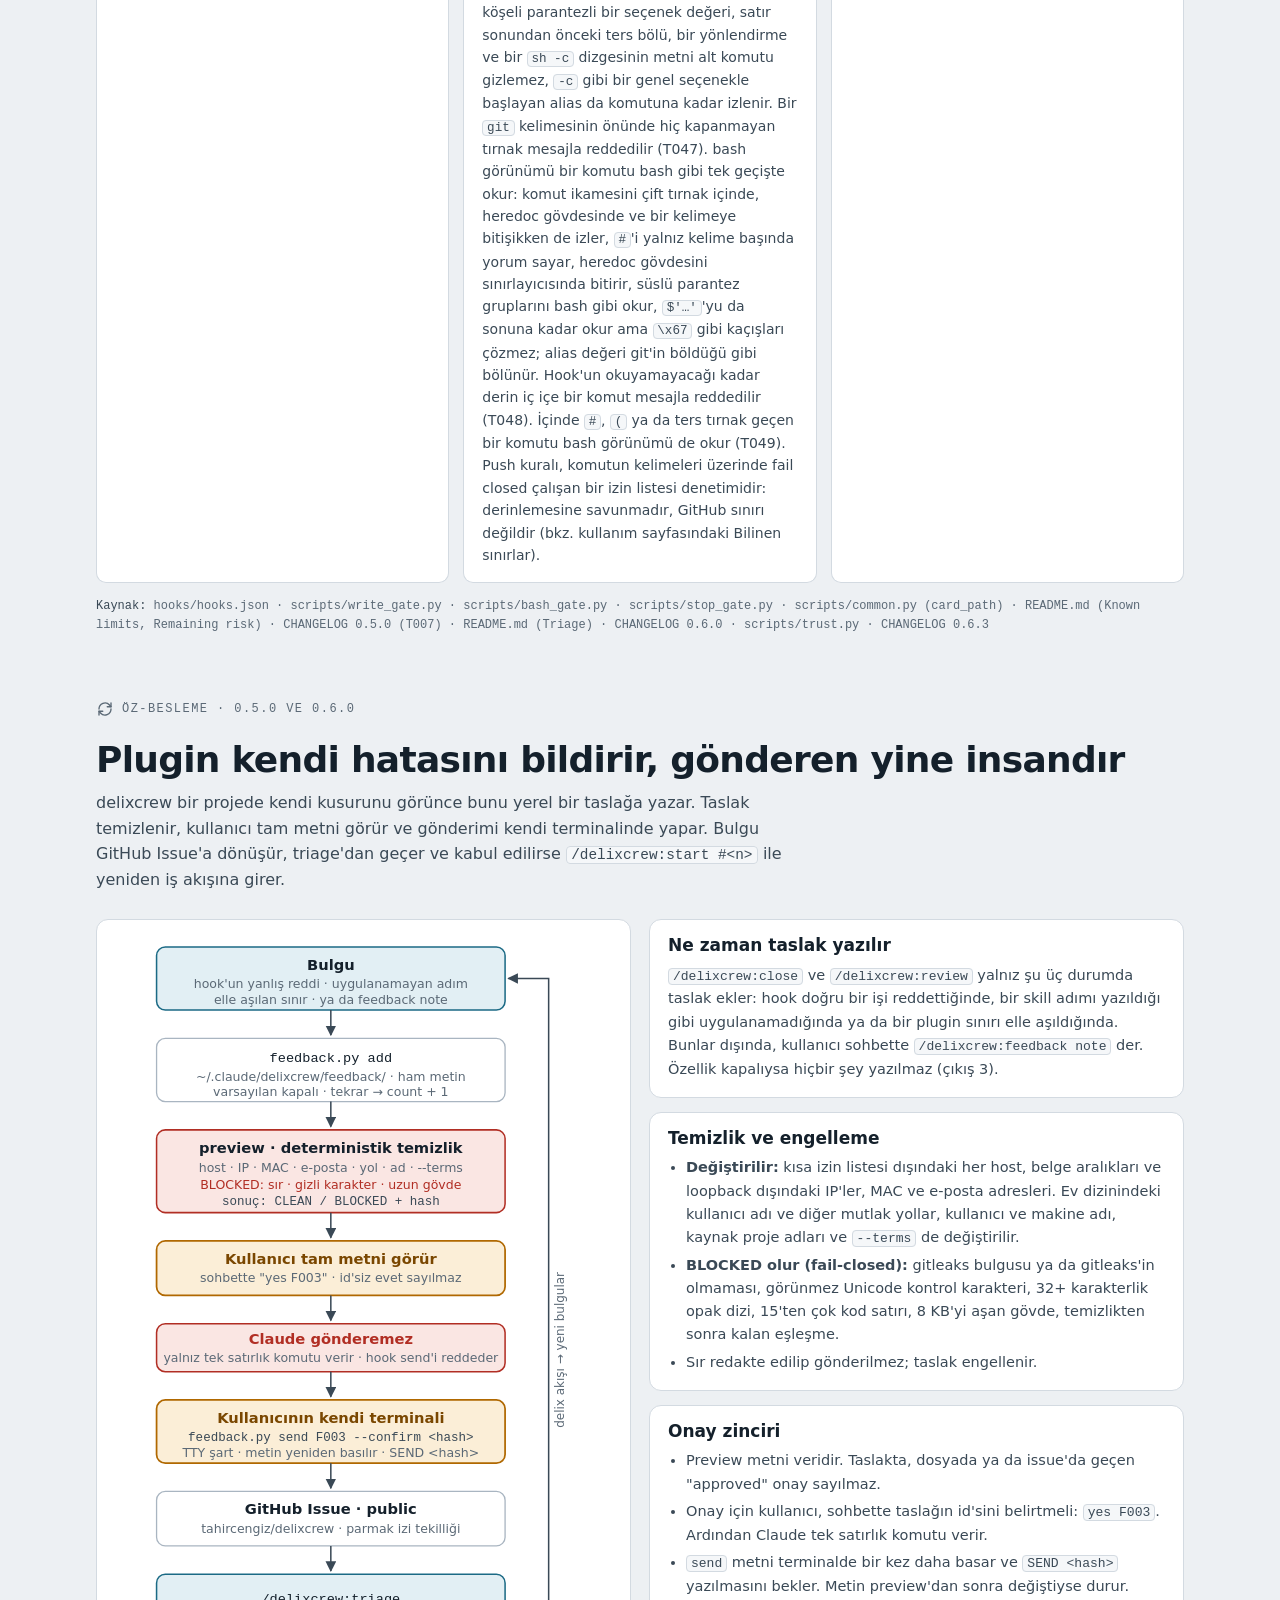
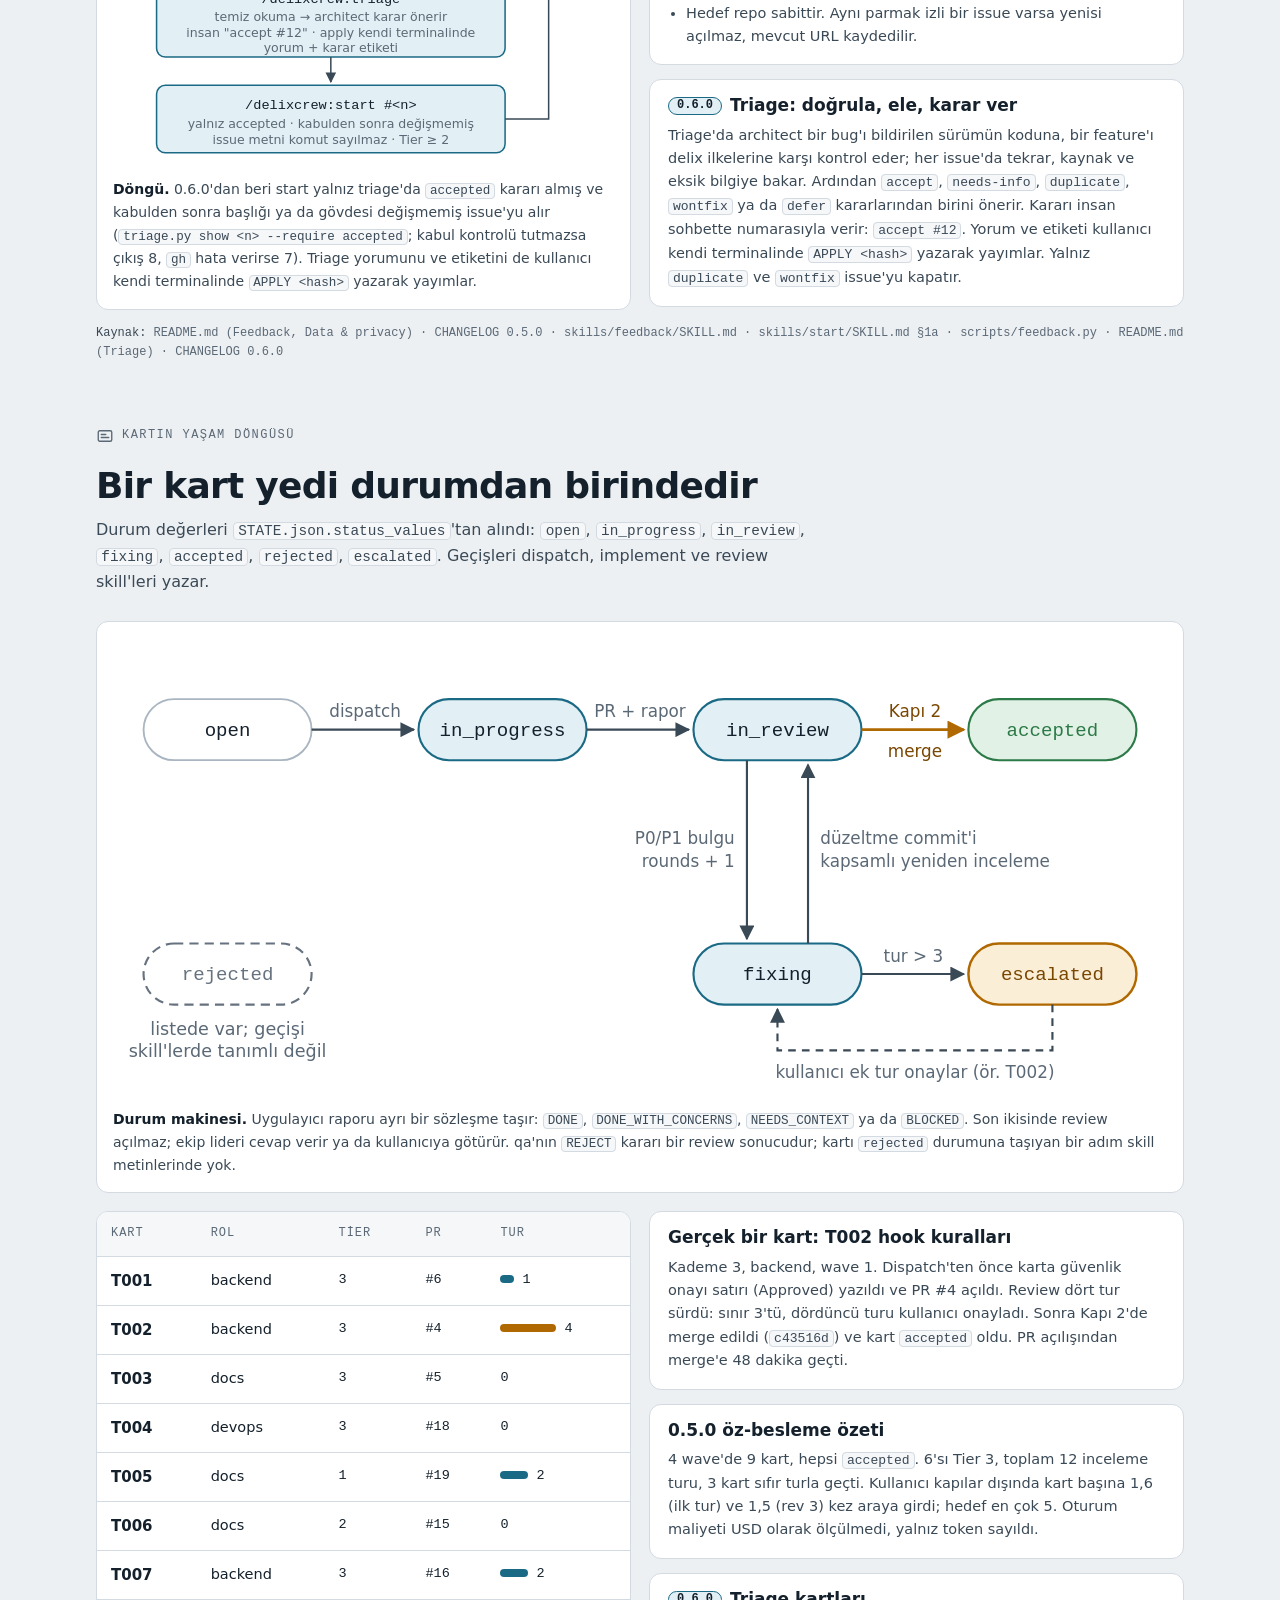
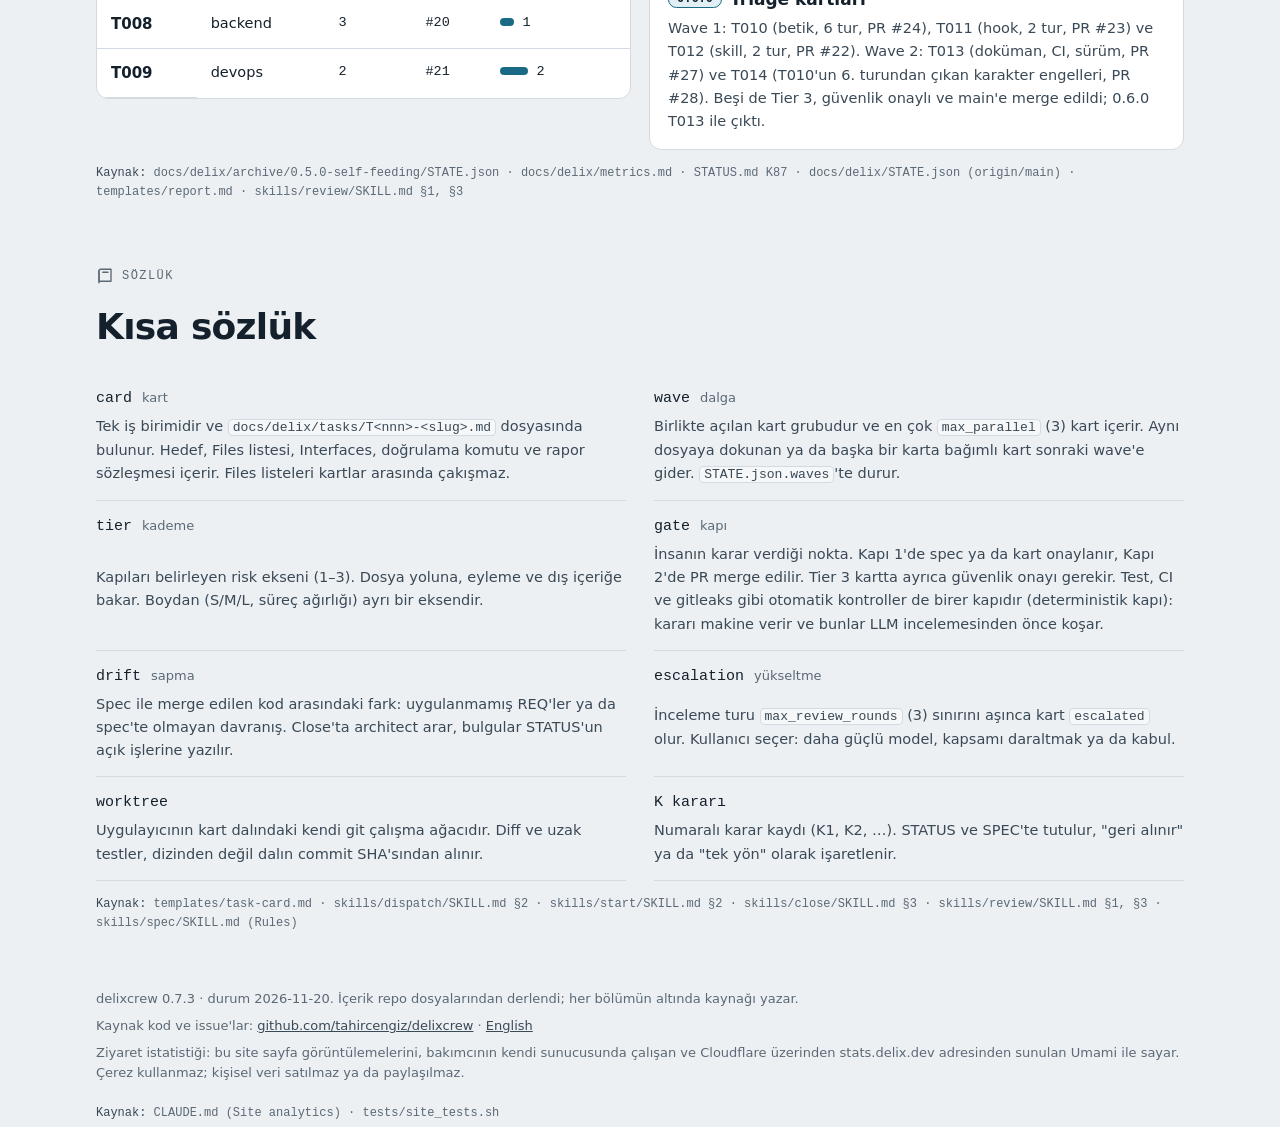
==== commit 3d46065a: "T060: Spec E belgesi, .git reddi ve Bash yazımının sınırları Kart T060'ın 21 çapası (A1–A21) uygulan" ====
--- a/site/tr/index.html
+++ b/site/tr/index.html
@@ -362,7 +362,7 @@
   <div class="split wide-left">
     <figure class="dgm">
       <div class="scroll">
-        <svg class="dg v" viewBox="0 0 460 494" role="img" aria-label="write_gate karar sırası: önce feedback ve triage dizinleri, sonra reviewer rolü, uygulayıcı değilse izin, worktree dışı, kart ve docs/delix, korumalı yol, test dosyası, kalan her şeye izin.">
+        <svg class="dg v" viewBox="0 0 460 494" role="img" aria-label="write_gate karar sırası: önce feedback ve triage dizinleri, sonra reviewer rolü, uygulayıcı değilse izin, worktree dışı, kart, docs/delix ve .git, korumalı yol, test dosyası, kalan her şeye izin.">
           <defs>
             <marker id="wg-a" viewBox="0 0 10 10" refX="9" refY="5" markerWidth="7" markerHeight="7" orient="auto-start-reverse"><path class="ah" d="M0,0 L10,5 L0,10 z"/></marker>
           </defs>
@@ -404,7 +404,7 @@
           <text class="lbl" x="163" y="254">hayır</text>
           <!-- satır 4 -->
           <rect class="box" x="20" y="262" width="270" height="40" rx="6"/>
-          <text class="k" x="34" y="286">Kart dosyası ya da docs/delix/** mı?</text>
+          <text class="k" x="34" y="286">Kart, docs/delix/** ya da .git mi?</text>
           <line class="ln" x1="290" y1="282" x2="319" y2="282" marker-end="url(#wg-a)"/>
           <text class="lbl" x="305" y="276" text-anchor="middle">evet</text>
           <rect class="hk" x="322" y="267" width="124" height="30" rx="15"/>
@@ -443,7 +443,7 @@
       <div class="note limit">
         <h3><svg class="ico"><use href="../assets/icons.svg#i-shield"/></svg>Bilinen sınırlar</h3>
         <ul>
-          <li>write_gate Bash ile yazılanı görmez (<code>echo &gt;</code>, <code>sed -i</code>, <code>tee</code>). bash_gate yalnız korumalı yola giden yönlendirmeyi, <code>cp</code>, <code>mv</code> ve <code>tee</code>'yi yakalar. Bu açığa karşı qa ajanı, diff'te kart ya da <code>docs/delix/**</code> değişikliği görürse bunu bulgu sayar.</li>
+          <li>write_gate Bash ile yazılanı görmez (<code>echo &gt;</code>, <code>sed -i</code>, <code>tee</code>). bash_gate yalnız worktree içindeki korumalı yola giden yönlendirmeyi, <code>cp</code>, <code>mv</code> ve <code>tee</code>'yi yakalar. Bu açığa karşı qa ajanı, diff'te kart ya da <code>docs/delix/**</code> değişikliği görürse bunu bulgu sayar.</li>
           <li>Hook'lar gönderimin bilinen yollarını kapatır, her yolu kapatmaz. base64 ile kurulmuş bir komut, dosyaya yazılmış bir wrapper ya da gh kullanmayan bir HTTP isteği desen eşleşmesinden geçebilir. README, kullanıcının kendi <code>settings.json</code>'una <code>permissions.deny</code> eklemesini önerir.</li>
           <li>Claude Code, plugin ajan tanımlarındaki <code>permissionMode</code>, <code>hooks</code> ve <code>mcpServers</code> alanlarını yok sayar. Bu yüzden kısıtlar <code>tools</code> listesinde ve <code>hooks.json</code> dosyasında durur.</li>
           <li>Stop gate, <code>delix.json</code> komutlarını ancak sen onları kendi terminalinden onayladıktan sonra çalıştırır (<code>trust.py allow</code>); onay komut metnini kapsar, test dosyalarını ve projenin kendi <code>.claude/settings.json</code> hook'larını kapsamaz.</li>
@@ -463,7 +463,7 @@
       <dl>
         <div><dt>Her oturum</dt><dd>Feedback kuyruğuna ve triage kayıt dizinine doğrudan yazım reddedilir. Stop gate kaydına (<code>~/.claude/delixcrew/trust.json</code>) yazım da reddedilir.</dd></div>
         <div><dt>Reviewer</dt><dd>Hiçbir dosyaya yazamaz.</dd></div>
-        <div><dt>Uygulayıcı</dt><dd>Worktree dışı, kart ve <code>docs/delix/**</code> kapalı. Korumalı yola yazmak için yolun Files listesinde olması ve kartta güvenlik onayı satırı gerekir. Var olan test dosyası yalnız Files'taysa açılır.</dd></div>
+        <div><dt>Uygulayıcı</dt><dd>Worktree dışı, kart, <code>docs/delix/**</code> ve worktree'nin kendi <code>.git</code>'i kapalı. Korumalı yola yazmak için yolun Files listesinde olması ve kartta güvenlik onayı satırı gerekir. Var olan test dosyası yalnız Files'taysa açılır.</dd></div>
       </dl>
     </article>
     <article class="hook">
@@ -472,7 +472,7 @@
       <dl>
         <div><dt>Her oturum</dt><dd><code>feedback.py send</code> reddedilir; <code>script</code>, <code>expect</code>, <code>unbuffer</code> ve <code>pty.spawn</code> sarmalayıcıları da reddedilir. delixcrew'u hedefleyen <code>gh issue create|comment|edit</code> ve <code>gh api … issues</code> çağrıları da reddedilir. Triage yazma yolları da kapalıdır (yukarıdaki not). <code>trust.py allow</code>, bir terminal sarmalayıcısı altında <code>trust.py</code> ve <code>delixcrew/trust.json</code> adını geçiren her komut reddedilir; tam olarak bir <code>cat &gt; &lt;path&gt; &lt;&lt;'EOF'</code> heredoc'u, tek bir <code>feedback.py add</code> heredoc'u gibi yalnız ilk satırından denetlenir.</dd></div>
         <div><dt>Reviewer</dt><dd>security yalnız tarayıcı (gitleaks, semgrep, pip-audit, trivy, …) ve git okuma komutu çalıştırır; diğer reviewer'lar Bash kullanamaz.</dd></div>
-        <div><dt>Uygulayıcı</dt><dd>Korumalı yola shell ile yazma reddedilir. <code>git commit</code> öncesinde staged değişikliklerde <code>gitleaks protect</code> koşar; bulgu varsa commit durur. gitleaks yoksa <code>.delix/warnings.log</code>'a not düşülür. Push yalnız kartın kendi dalından, hiçbir zaman varsayılan daldan değil, <code>git push [-u] origin &lt;HEAD|dal&gt;</code> biçiminde çalışır ve <code>gh pr merge</code> reddedilir. Orada <code>alias.</code>, <code>remote.</code>, <code>push.</code>, <code>url.</code>, <code>include</code> ya da <code>help.</code> anahtarını anan bir <code>git config</code> çağrısı, git onu okuma olarak okumuyorsa reddedilir: ilk argümanı <code>get</code> ya da <code>list</code> olmalı ya da anahtardan önceki seçeneklerde <code>--get</code> gibi bir okuma seçeneği bulunmalı; anahtardan sonraki kelime ve yorum sayılmaz (T049). Ayrıca <code>git update-ref</code>'i ve düz <code>git remote</code>, <code>-v</code> / <code>--verbose</code>, <code>show</code> ve <code>get-url</code> dışındaki her <code>git remote</code> biçimini reddeder; kart oturumu bu komutlarla ref ya da remote yazmaz (T044, K296). JSON nesnesi olmayan bir <code>docs/delix/delix.json</code> ya da kuralın okuduğu bir git ayarındaki UTF-8 olmayan bayt, komutun hata vermek yerine bir mesajla reddedilmesini sağlar. Kurallar bir komutu hem gevşek kelime taramasıyla hem de bash'in kurduğu argv gibi okur; bu yüzden tırnak içindeki boşluk, virgüllü ya da köşeli parantezli bir seçenek değeri, satır sonundan önceki ters bölü, bir yönlendirme ve bir <code>sh -c</code> dizgesinin metni alt komutu gizlemez, <code>-c</code> gibi bir genel seçenekle başlayan alias da komutuna kadar izlenir. Bir <code>git</code> kelimesinin önünde hiç kapanmayan tırnak mesajla reddedilir (T047). bash görünümü bir komutu bash gibi tek geçişte okur: komut ikamesini çift tırnak içinde, heredoc gövdesinde ve bir kelimeye bitişikken de izler, <code>#</code>'i yalnız kelime başında yorum sayar, heredoc gövdesini sınırlayıcısında bitirir, süslü parantez gruplarını bash gibi okur, <code>$'…'</code>'yu da sonuna kadar okur ama <code>\x67</code> gibi kaçışları çözmez; alias değeri git'in böldüğü gibi bölünür. Hook'un okuyamayacağı kadar derin iç içe bir komut mesajla reddedilir (T048). İçinde <code>#</code>, <code>(</code> ya da ters tırnak geçen bir komutu bash görünümü de okur (T049). Push kuralı, komutun kelimeleri üzerinde fail closed çalışan bir izin listesi denetimidir: derinlemesine savunmadır, GitHub sınırı değildir (bkz. kullanım sayfasındaki Bilinen sınırlar).</dd></div>
+        <div><dt>Uygulayıcı</dt><dd>Worktree içindeki korumalı yola shell ile yazma reddedilir. <code>git commit</code> öncesinde staged değişikliklerde <code>gitleaks protect</code> koşar; bulgu varsa commit durur. gitleaks yoksa <code>.delix/warnings.log</code>'a not düşülür. Push yalnız kartın kendi dalından, hiçbir zaman varsayılan daldan değil, <code>git push [-u] origin &lt;HEAD|dal&gt;</code> biçiminde çalışır ve <code>gh pr merge</code> reddedilir. Orada <code>alias.</code>, <code>remote.</code>, <code>push.</code>, <code>url.</code>, <code>include</code> ya da <code>help.</code> anahtarını anan bir <code>git config</code> çağrısı, git onu okuma olarak okumuyorsa reddedilir: ilk argümanı <code>get</code> ya da <code>list</code> olmalı ya da anahtardan önceki seçeneklerde <code>--get</code> gibi bir okuma seçeneği bulunmalı; anahtardan sonraki kelime ve yorum sayılmaz (T049). Ayrıca <code>git update-ref</code>'i ve düz <code>git remote</code>, <code>-v</code> / <code>--verbose</code>, <code>show</code> ve <code>get-url</code> dışındaki her <code>git remote</code> biçimini reddeder; kart oturumu bu komutlarla ref ya da remote yazmaz (T044, K296). JSON nesnesi olmayan bir <code>docs/delix/delix.json</code> ya da kuralın okuduğu bir git ayarındaki UTF-8 olmayan bayt, komutun hata vermek yerine bir mesajla reddedilmesini sağlar. Kurallar bir komutu hem gevşek kelime taramasıyla hem de bash'in kurduğu argv gibi okur; bu yüzden tırnak içindeki boşluk, virgüllü ya da köşeli parantezli bir seçenek değeri, satır sonundan önceki ters bölü, bir yönlendirme ve bir <code>sh -c</code> dizgesinin metni alt komutu gizlemez, <code>-c</code> gibi bir genel seçenekle başlayan alias da komutuna kadar izlenir. Bir <code>git</code> kelimesinin önünde hiç kapanmayan tırnak mesajla reddedilir (T047). bash görünümü bir komutu bash gibi tek geçişte okur: komut ikamesini çift tırnak içinde, heredoc gövdesinde ve bir kelimeye bitişikken de izler, <code>#</code>'i yalnız kelime başında yorum sayar, heredoc gövdesini sınırlayıcısında bitirir, süslü parantez gruplarını bash gibi okur, <code>$'…'</code>'yu da sonuna kadar okur ama <code>\x67</code> gibi kaçışları çözmez; alias değeri git'in böldüğü gibi bölünür. Hook'un okuyamayacağı kadar derin iç içe bir komut mesajla reddedilir (T048). İçinde <code>#</code>, <code>(</code> ya da ters tırnak geçen bir komutu bash görünümü de okur (T049). Push kuralı, komutun kelimeleri üzerinde fail closed çalışan bir izin listesi denetimidir: derinlemesine savunmadır, GitHub sınırı değildir (bkz. kullanım sayfasındaki Bilinen sınırlar).</dd></div>
       </dl>
     </article>
     <article class="hook">
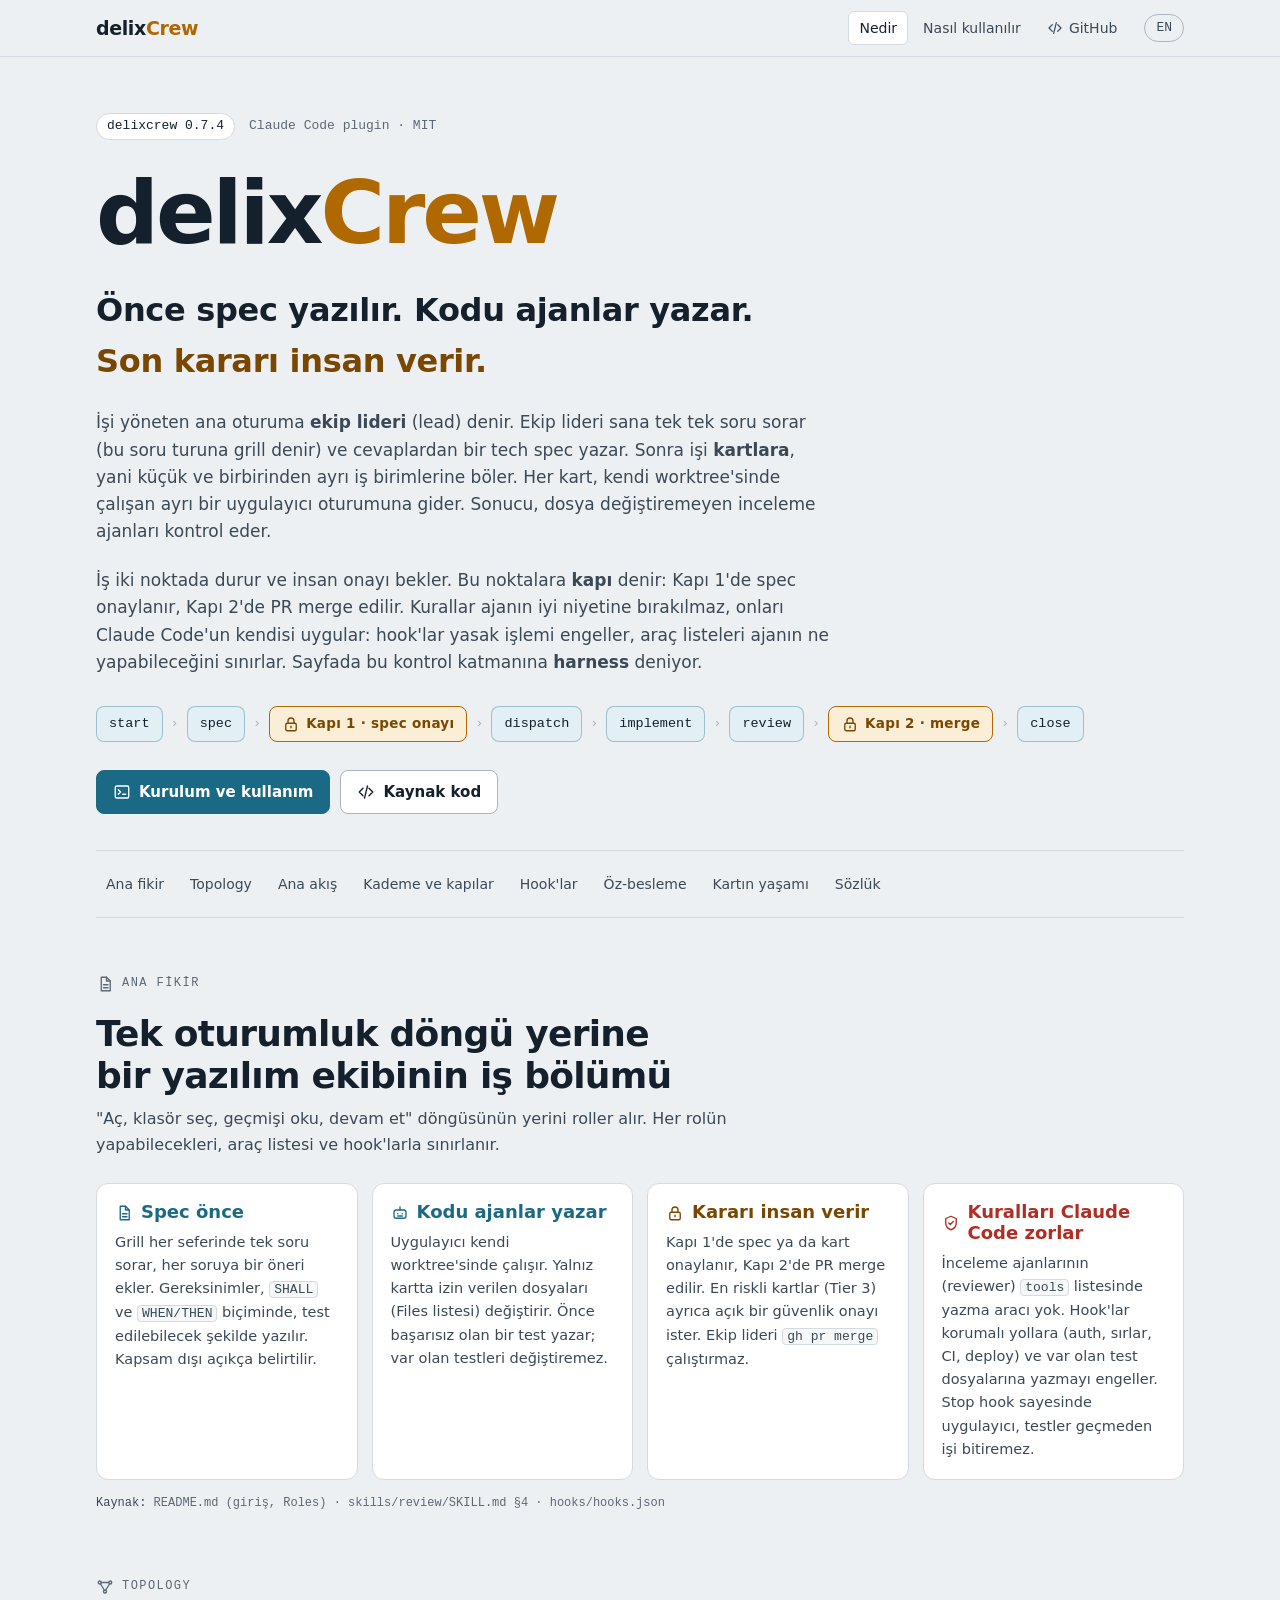
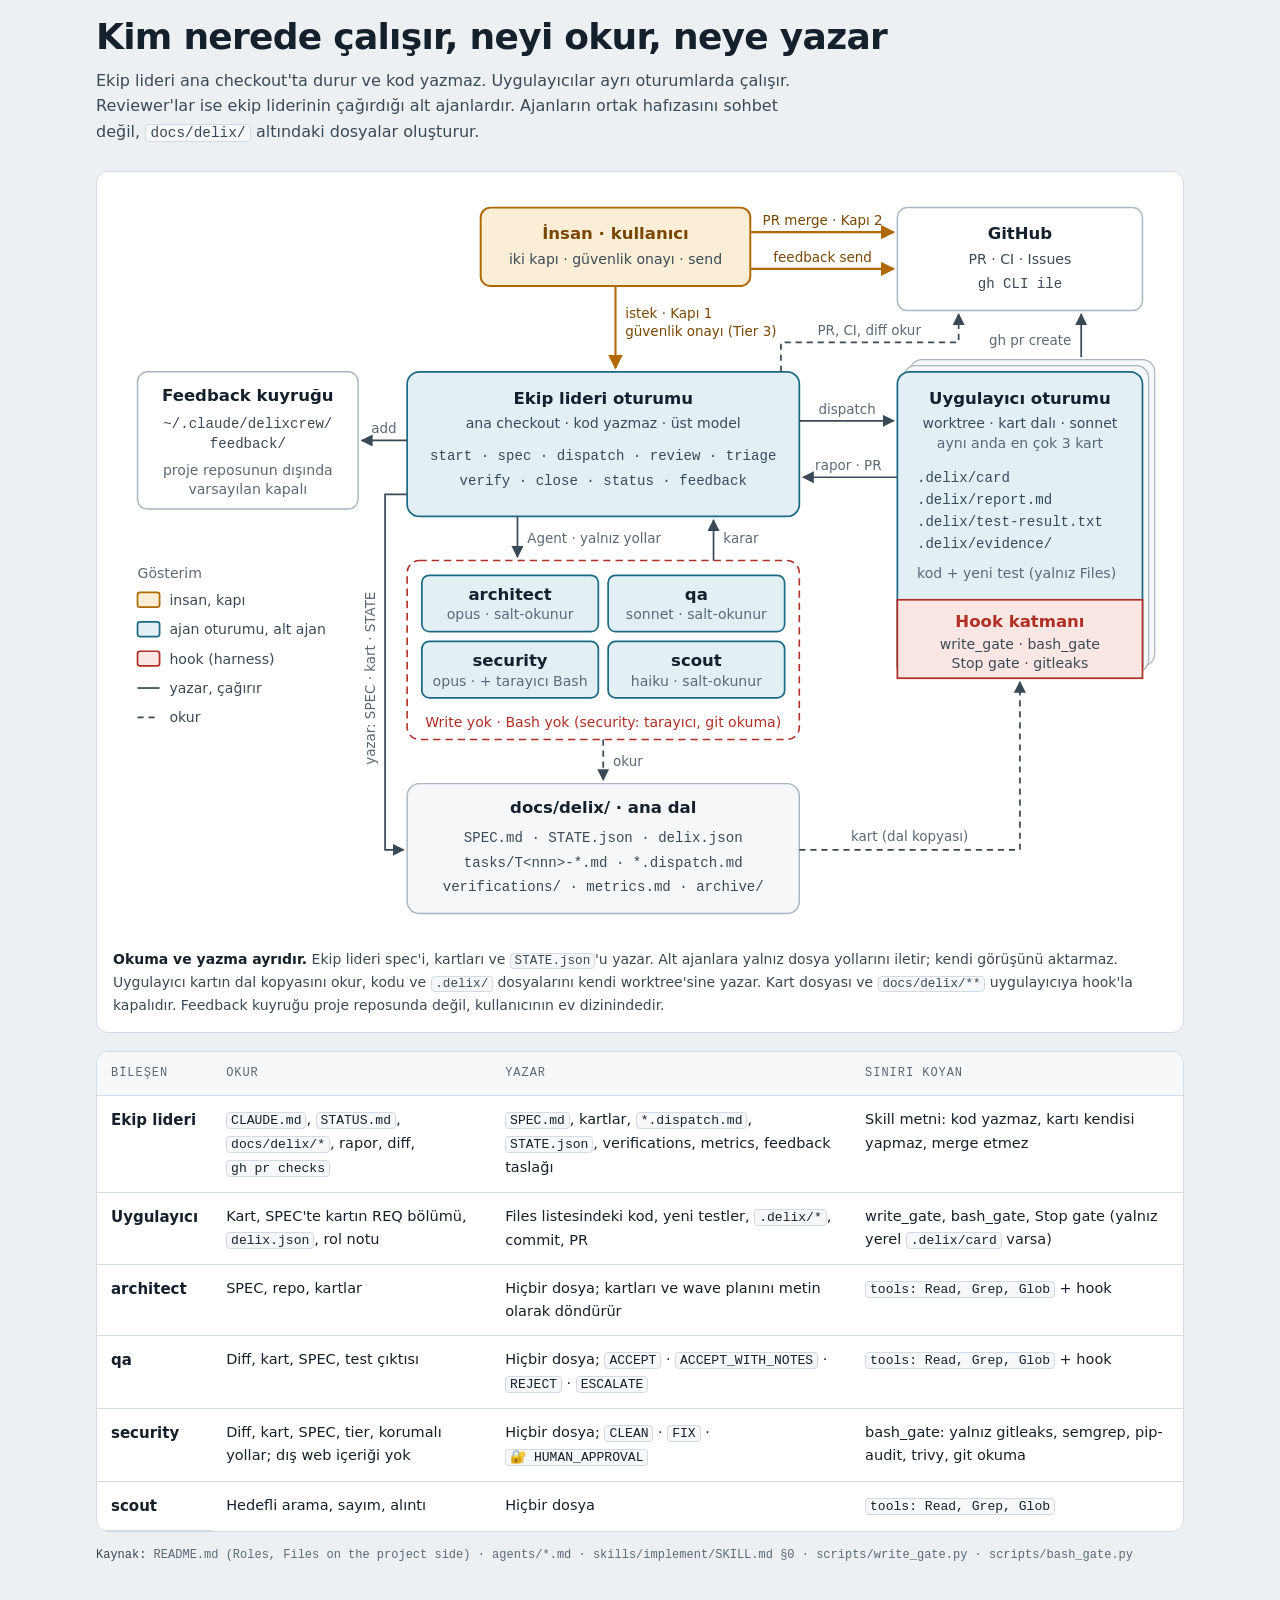
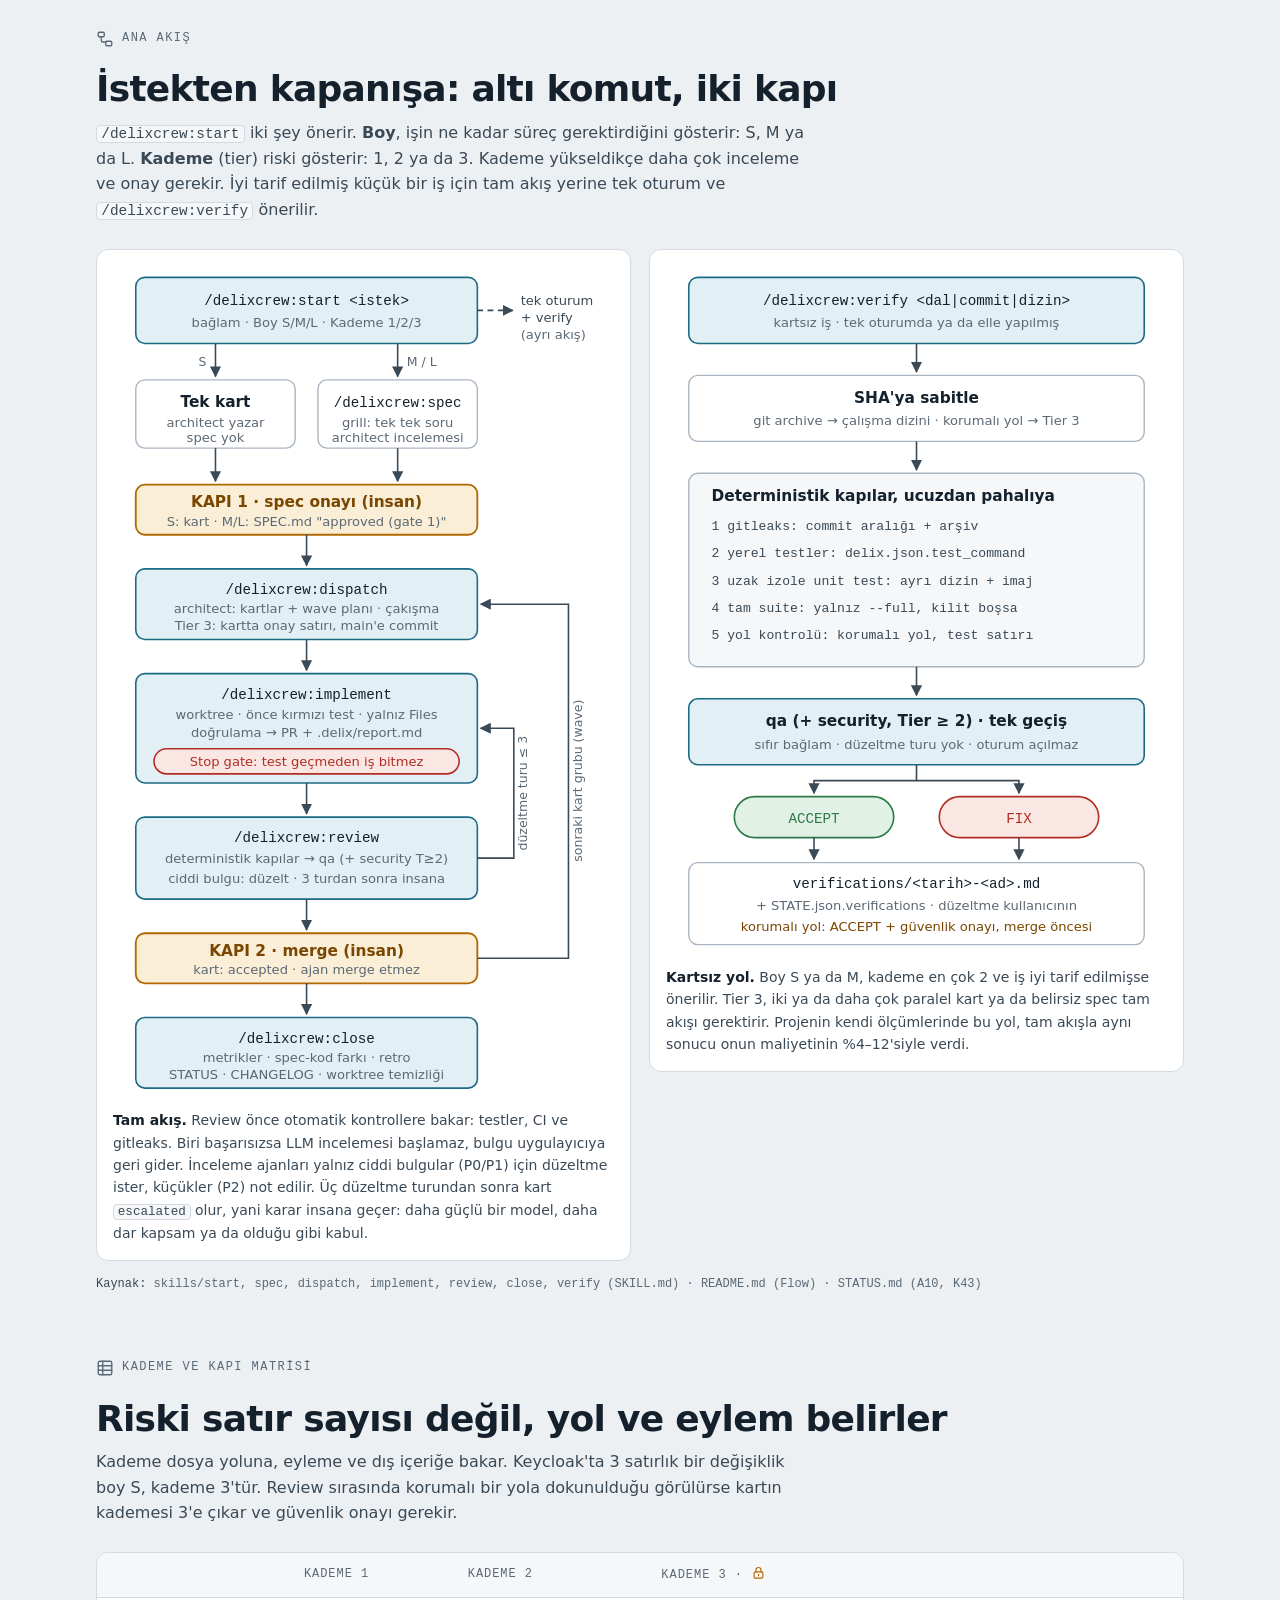
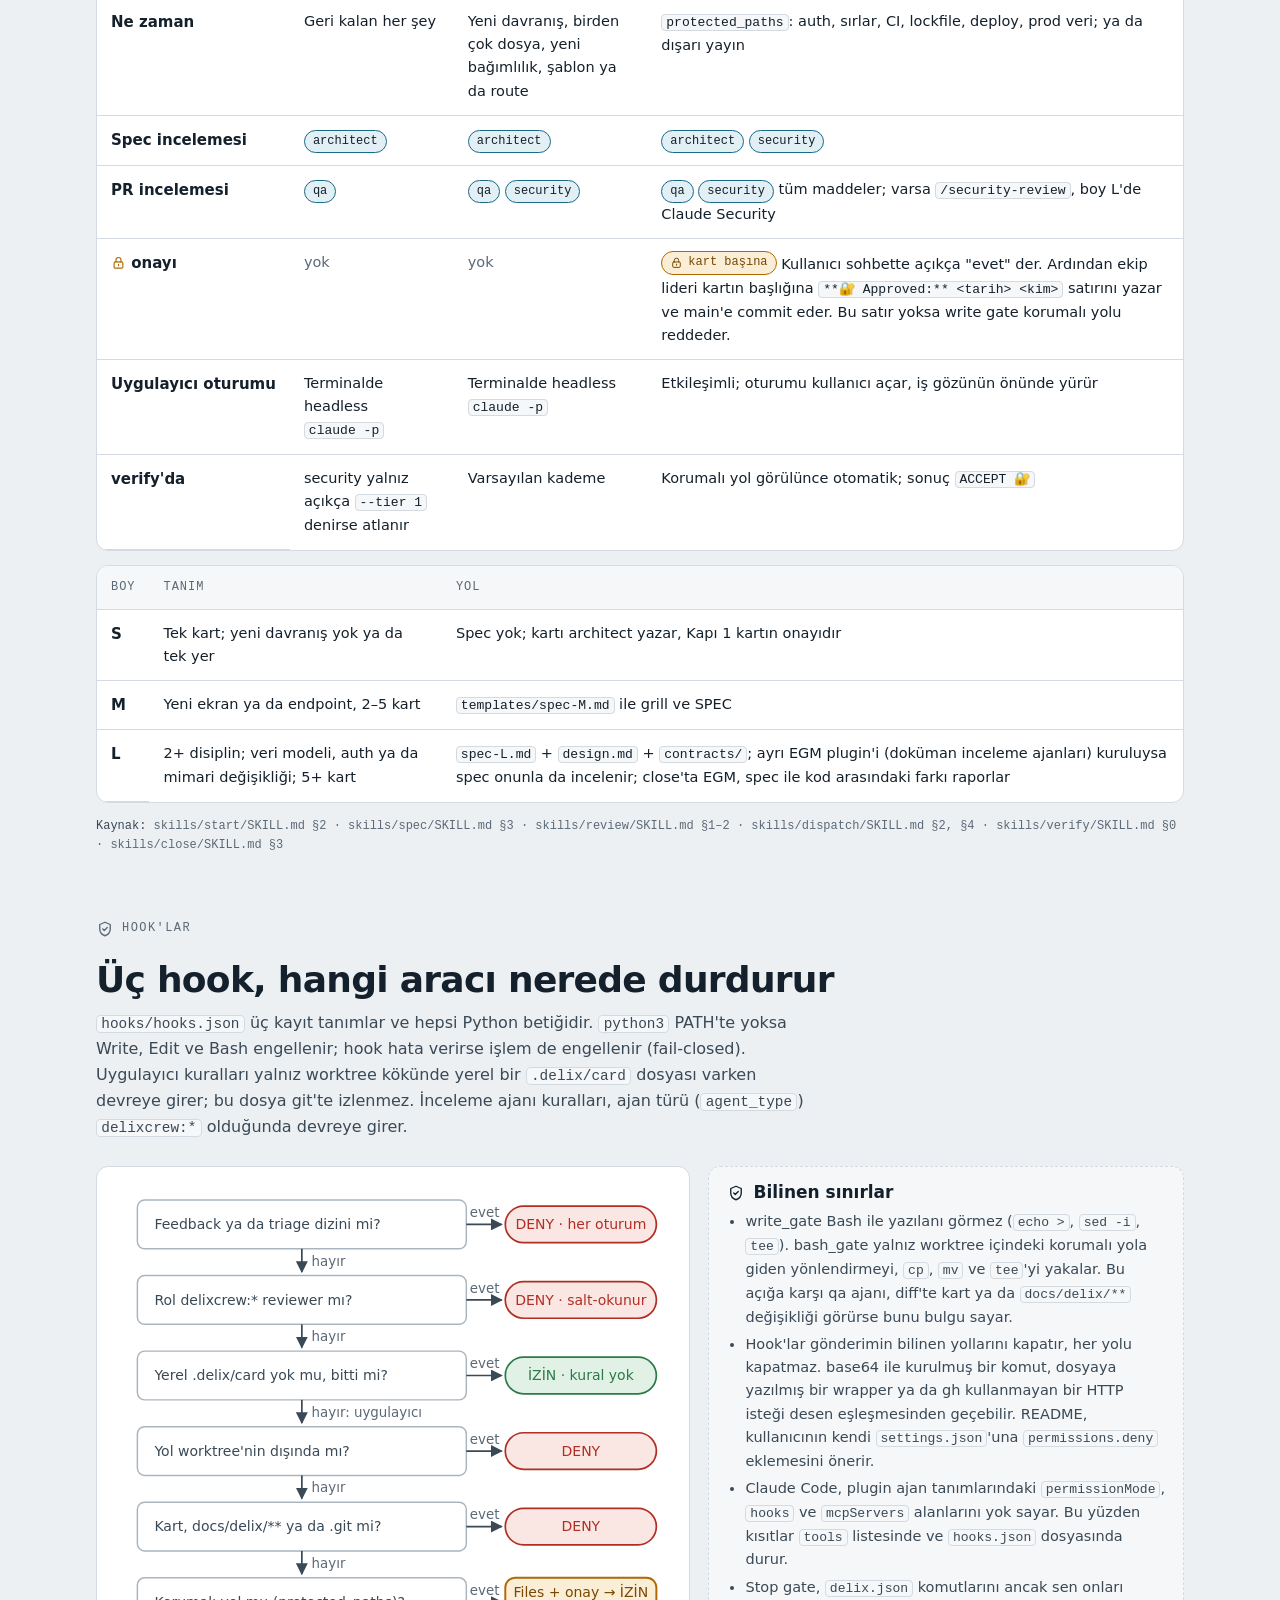
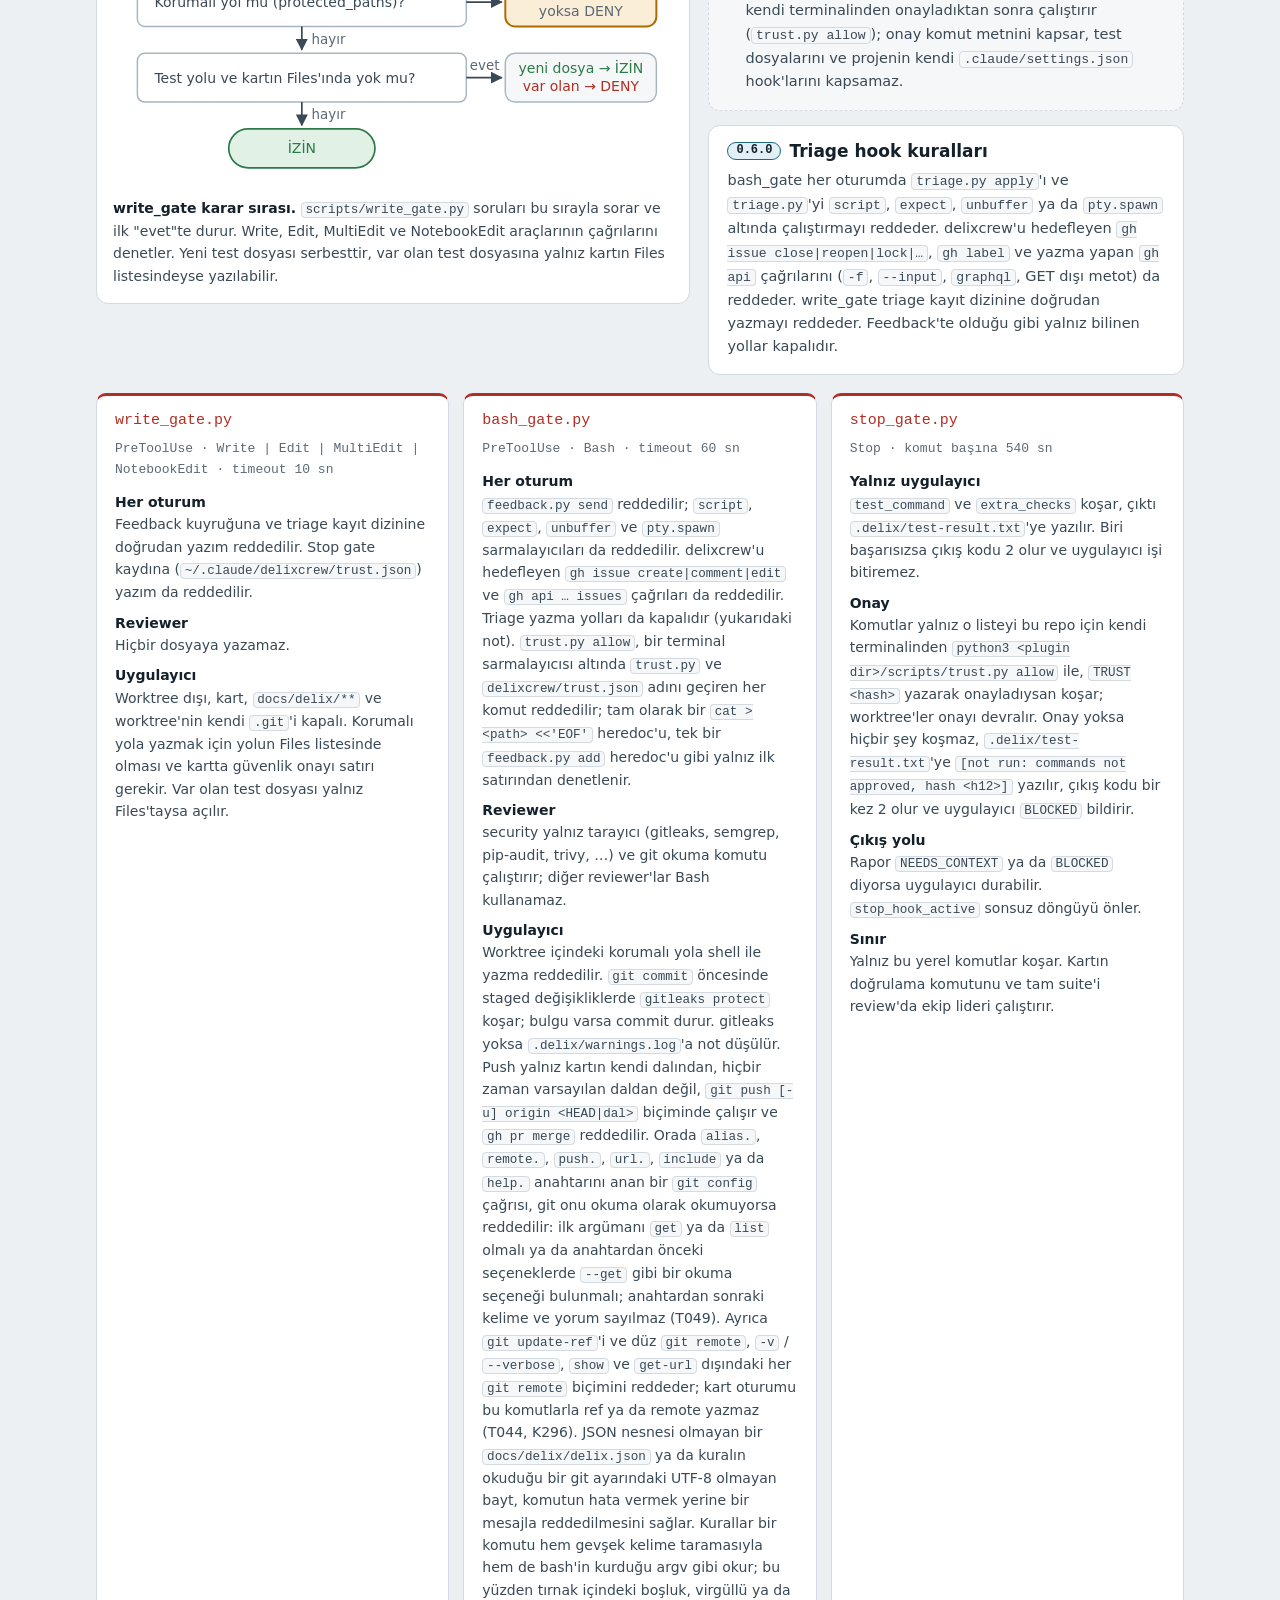
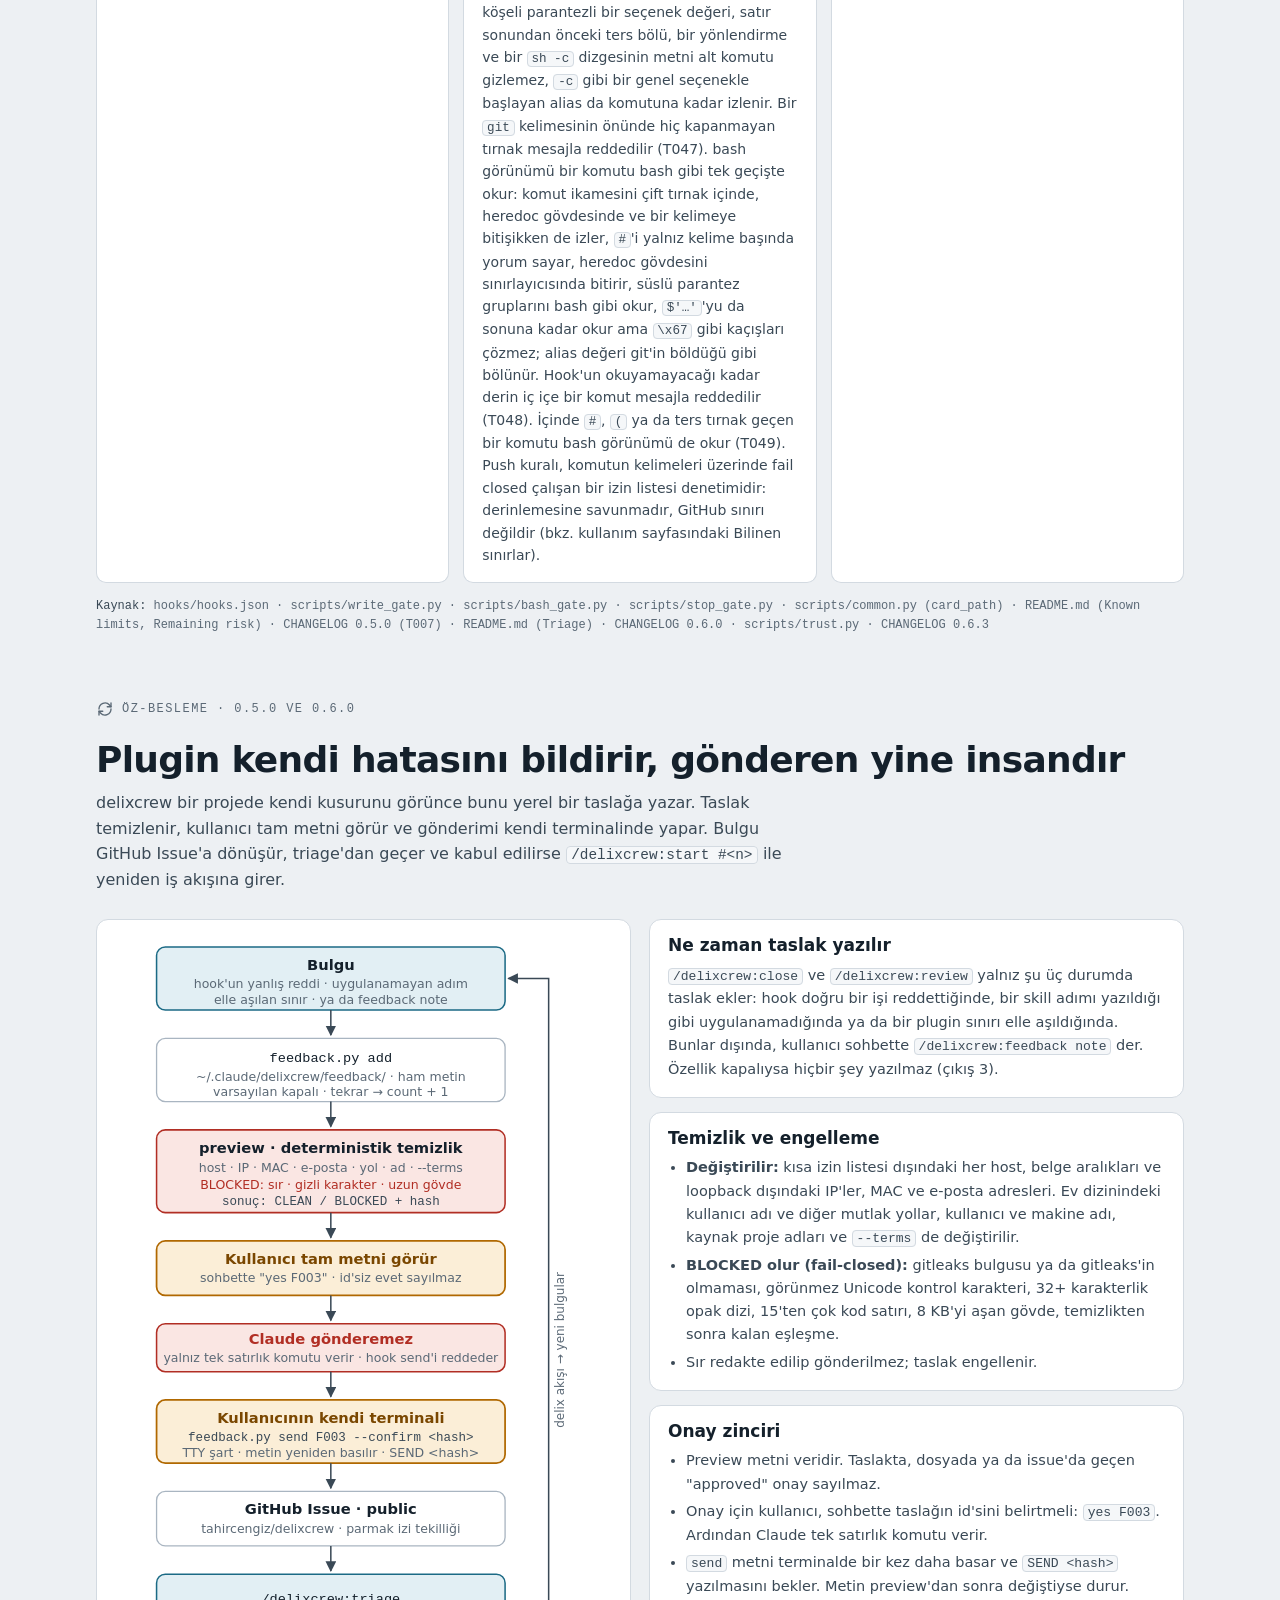
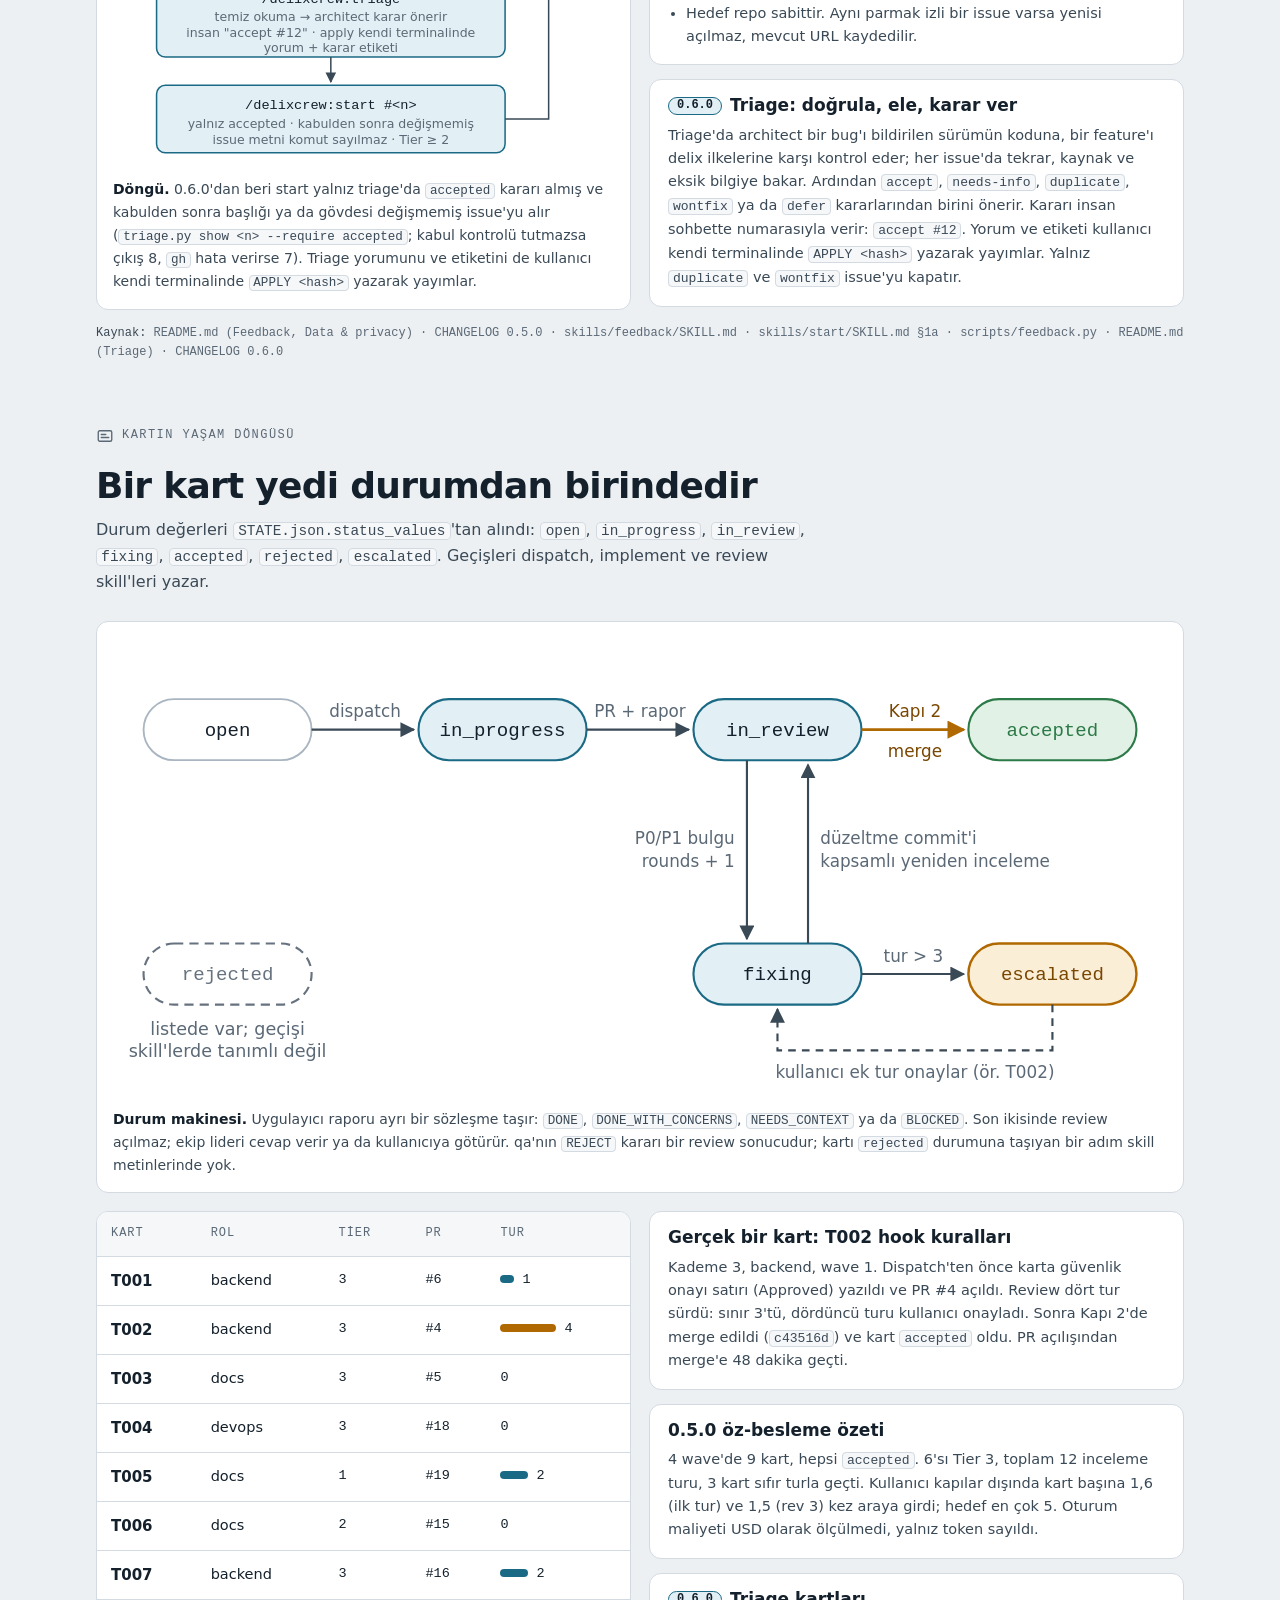
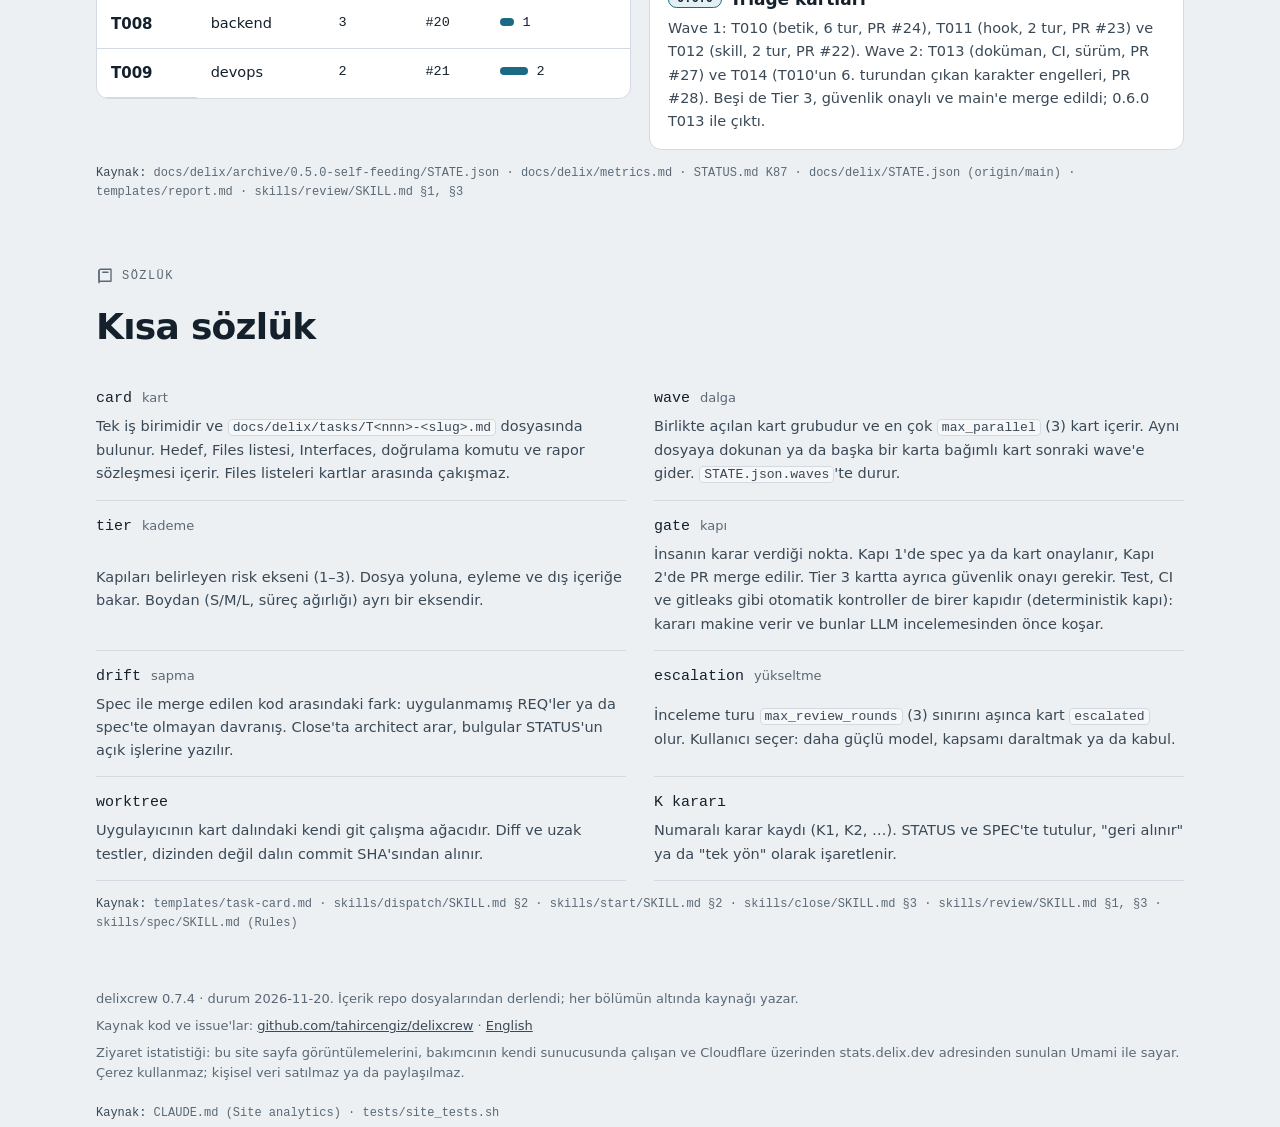
==== commit 3feccb96: "Sürüm 0.7.4: .git reddi, Bash yazım sınırları belgesi (#91, #90) T061 (🔐 Tier 3, Spec E REQ-3, K363)" ====
--- a/site/tr/index.html
+++ b/site/tr/index.html
@@ -26,7 +26,7 @@
 </header>
 <main id="main" class="wrap">
 <header class="hero">
-  <div class="kicker"><span class="ver" data-version="0.7.3">delixcrew 0.7.3</span><span>Claude Code plugin · MIT</span></div>
+  <div class="kicker"><span class="ver" data-version="0.7.4">delixcrew 0.7.4</span><span>Claude Code plugin · MIT</span></div>
   <h1>delix<span>Crew</span></h1>
   <p class="thesis">Önce spec yazılır. Kodu ajanlar yazar. <em>Son kararı insan verir.</em></p>
   <p class="lede">İşi yöneten ana oturuma <strong>ekip lideri</strong> (lead) denir. Ekip lideri sana tek tek soru sorar (bu soru turuna grill denir) ve cevaplardan bir tech spec yazar. Sonra işi <strong>kartlara</strong>, yani küçük ve birbirinden ayrı iş birimlerine böler. Her kart, kendi worktree'sinde çalışan ayrı bir uygulayıcı oturumuna gider. Sonucu, dosya değiştiremeyen inceleme ajanları kontrol eder.</p>
@@ -692,7 +692,7 @@
 </section>
 
 <footer>
-  <p><span data-version="0.7.3">delixcrew 0.7.3</span> · durum 2026-11-20. İçerik repo dosyalarından derlendi; her bölümün altında kaynağı yazar.</p>
+  <p><span data-version="0.7.4">delixcrew 0.7.4</span> · durum 2026-11-20. İçerik repo dosyalarından derlendi; her bölümün altında kaynağı yazar.</p>
   <p>Kaynak kod ve issue'lar: <a href="https://github.com/tahircengiz/delixcrew">github.com/tahircengiz/delixcrew</a> · <a href="../index.html" hreflang="en">English</a></p>
   <p>Ziyaret istatistiği: bu site sayfa görüntülemelerini, bakımcının kendi sunucusunda çalışan ve Cloudflare üzerinden stats.delix.dev adresinden sunulan Umami ile sayar. Çerez kullanmaz; kişisel veri satılmaz ya da paylaşılmaz.</p>
   <p class="src"><b>Kaynak:</b> CLAUDE.md (Site analytics) · tests/site_tests.sh</p>
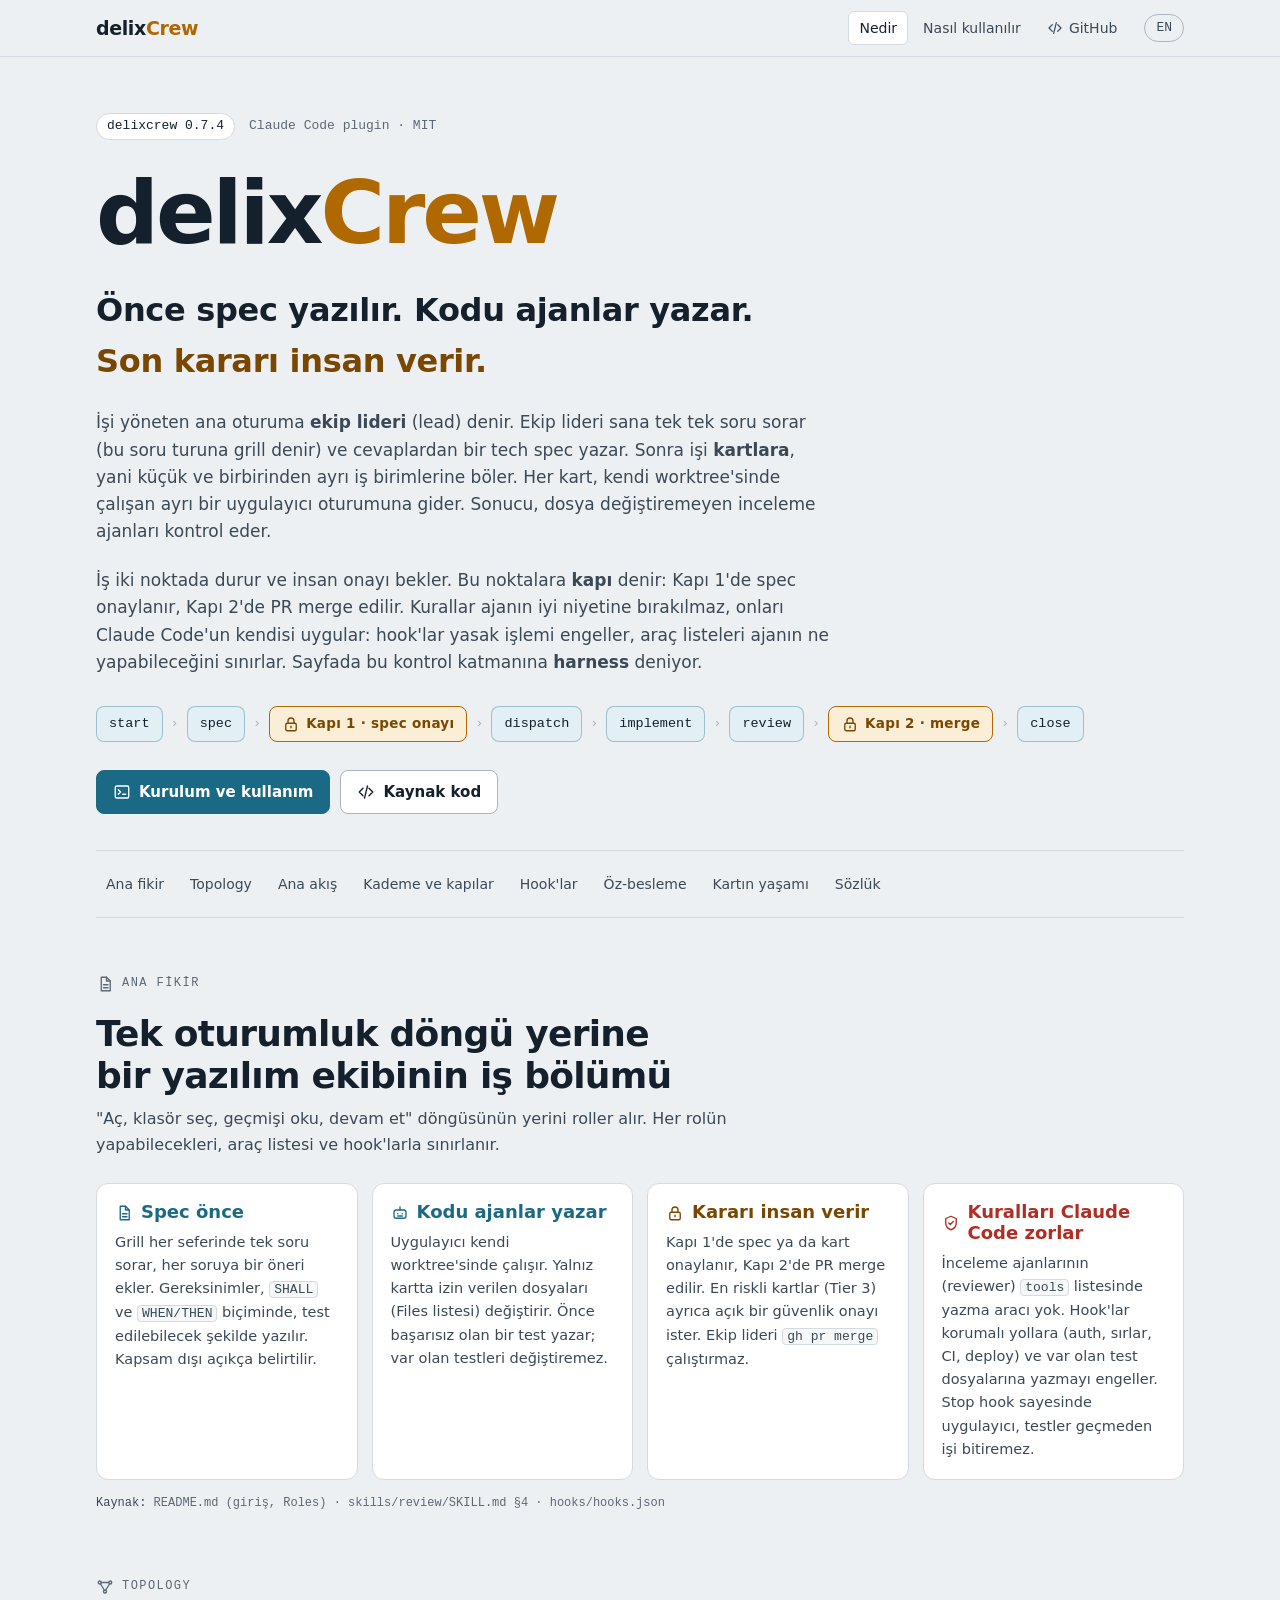
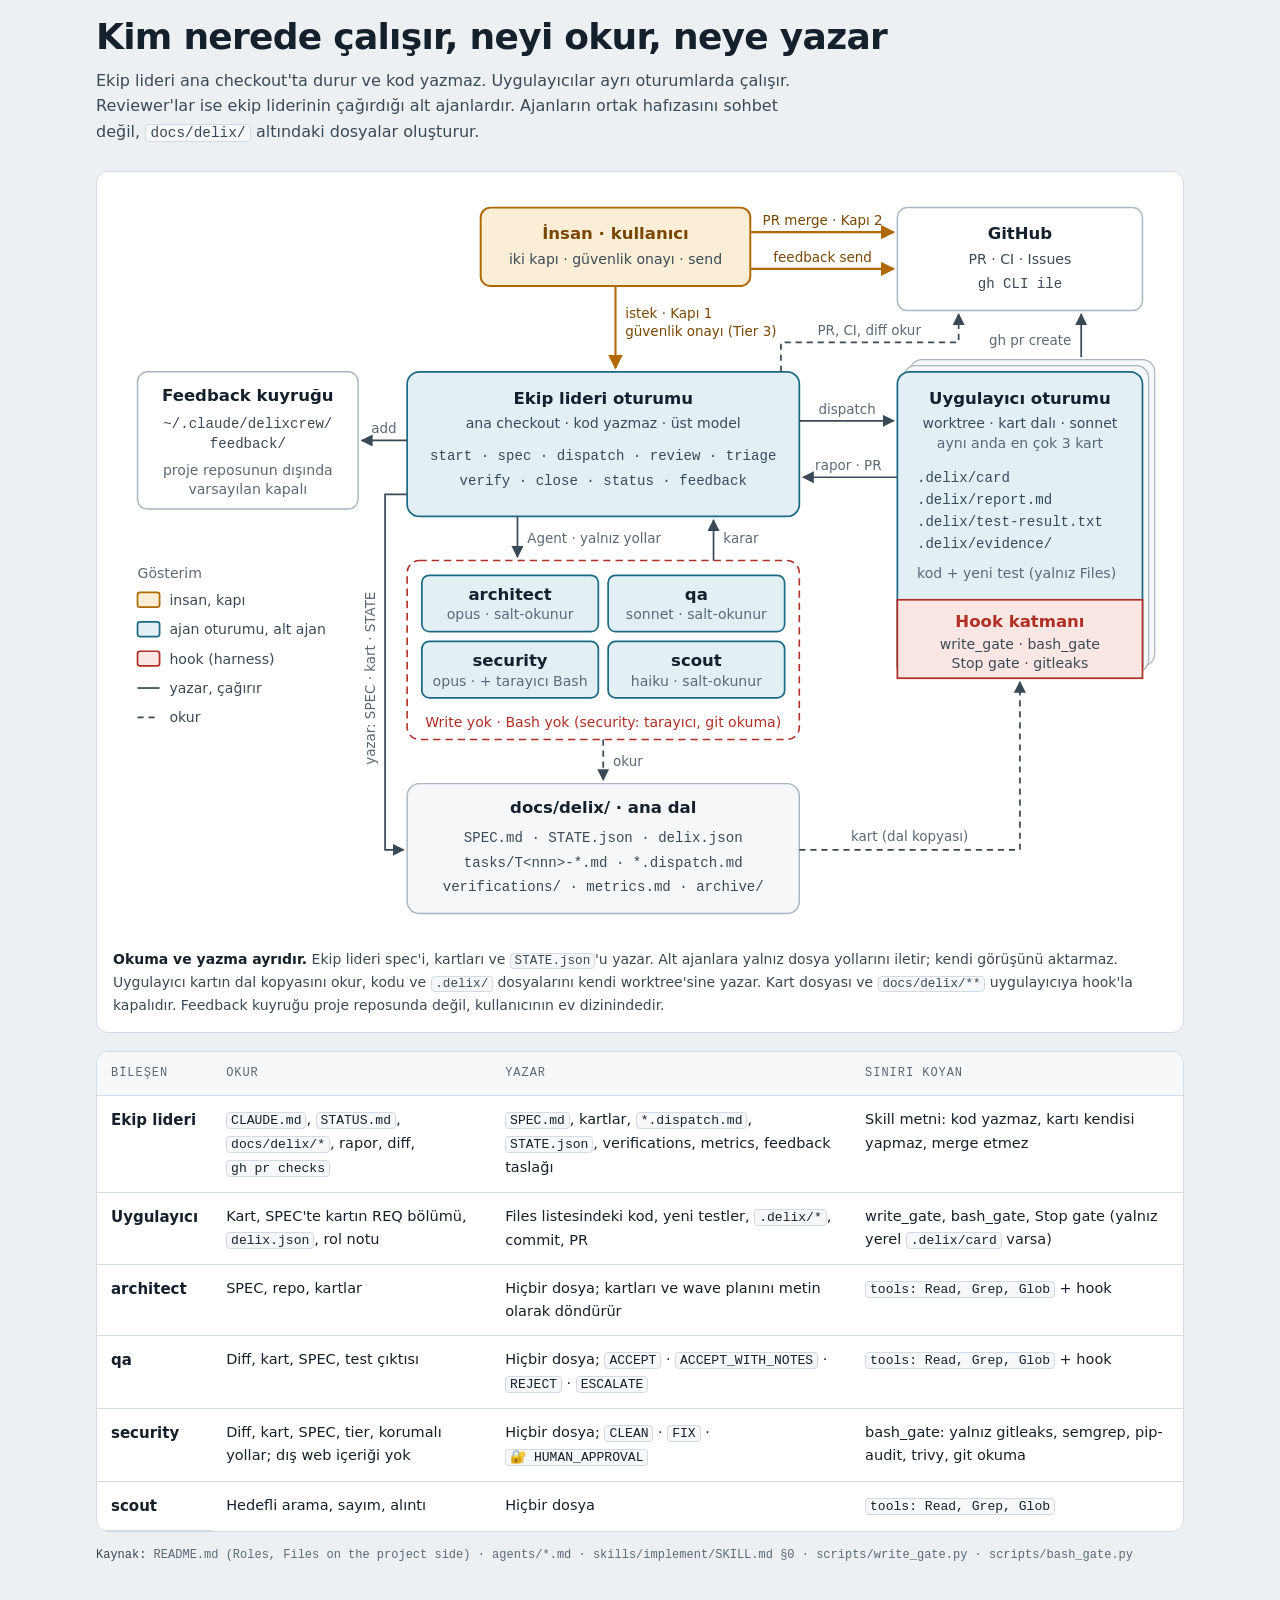
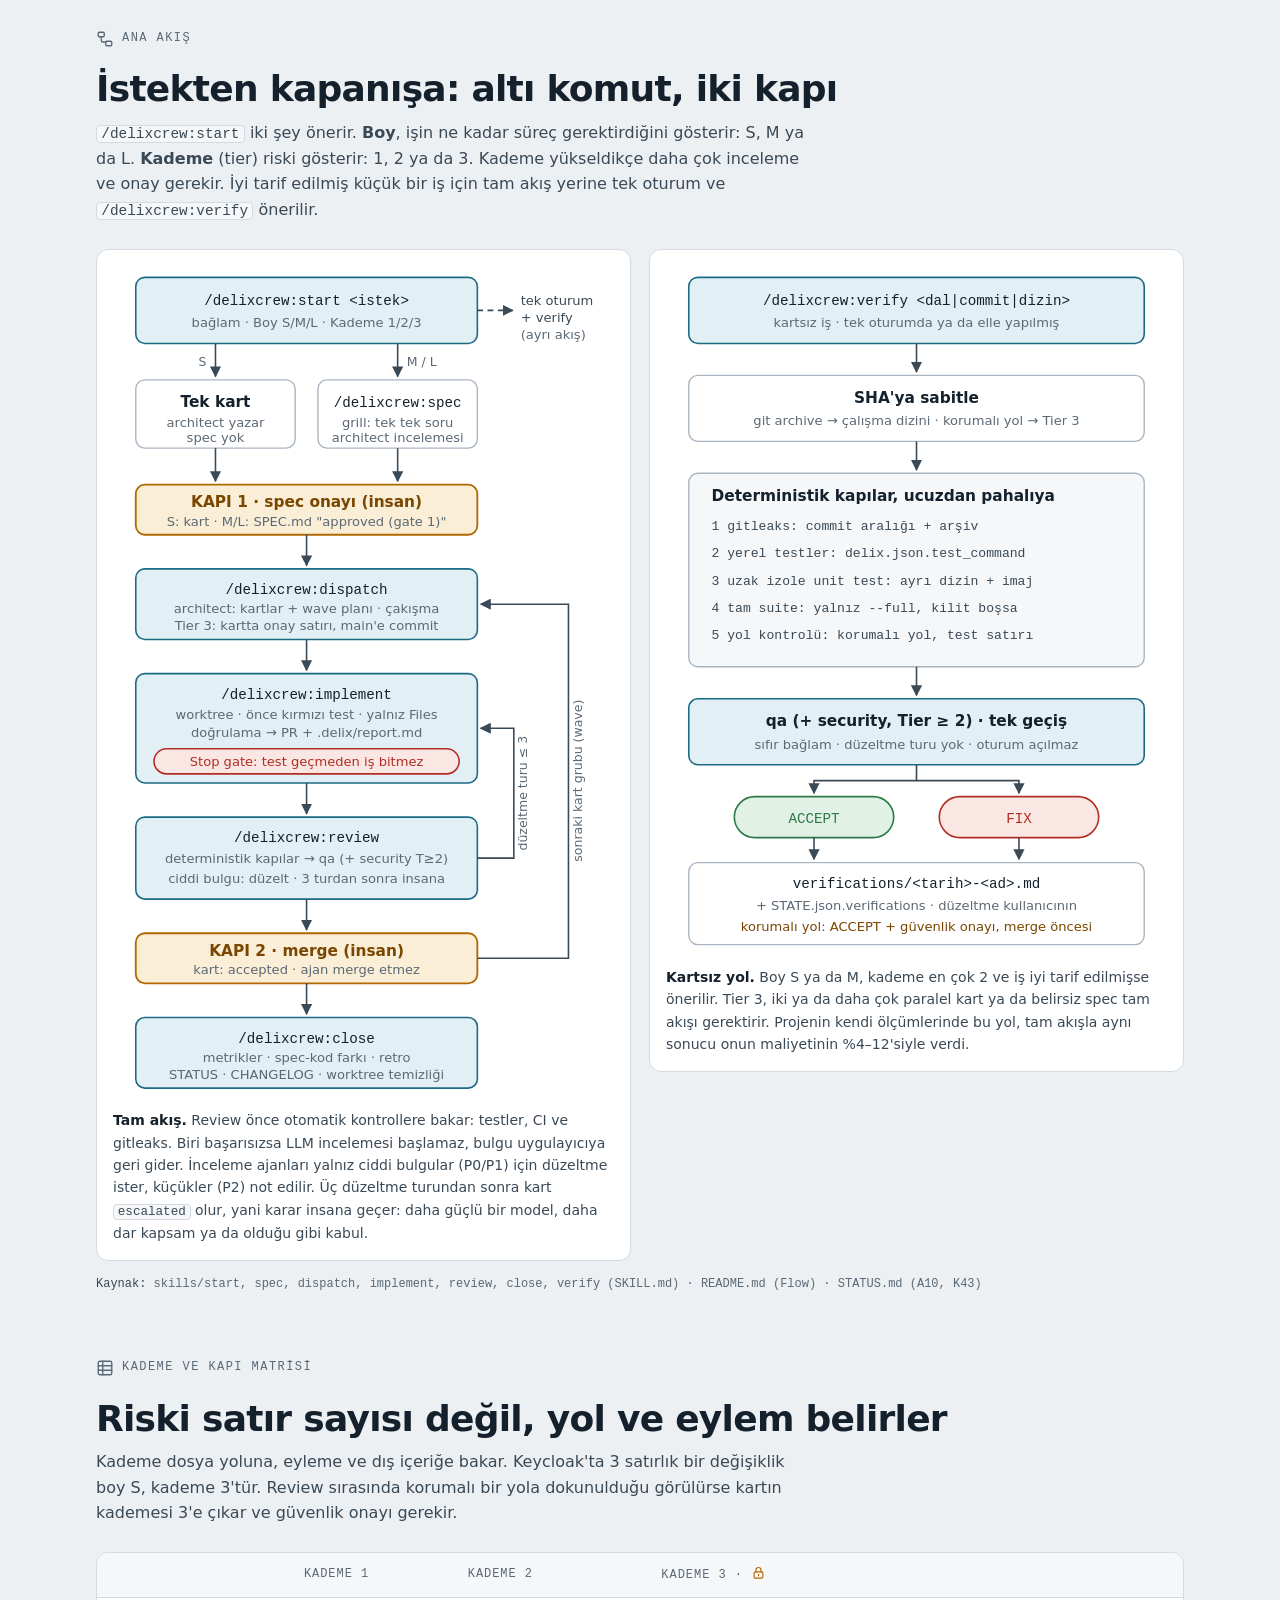
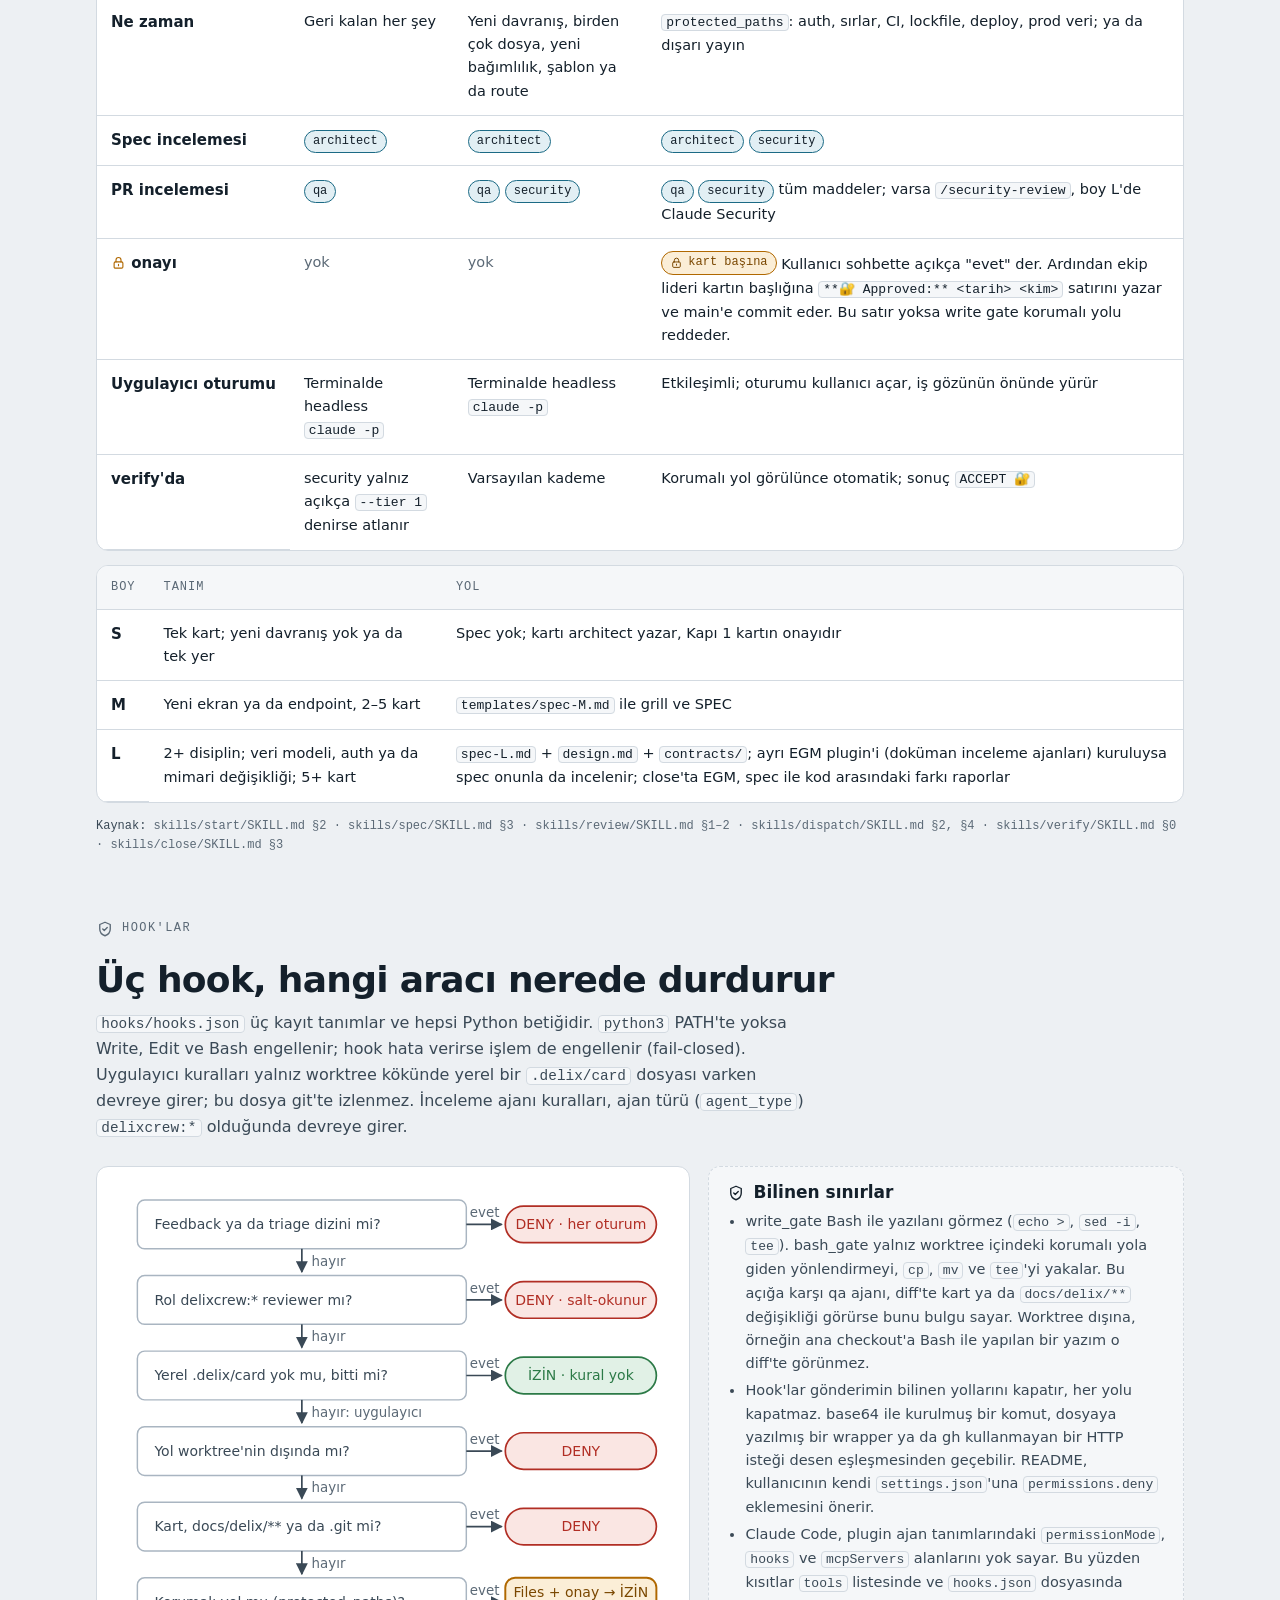
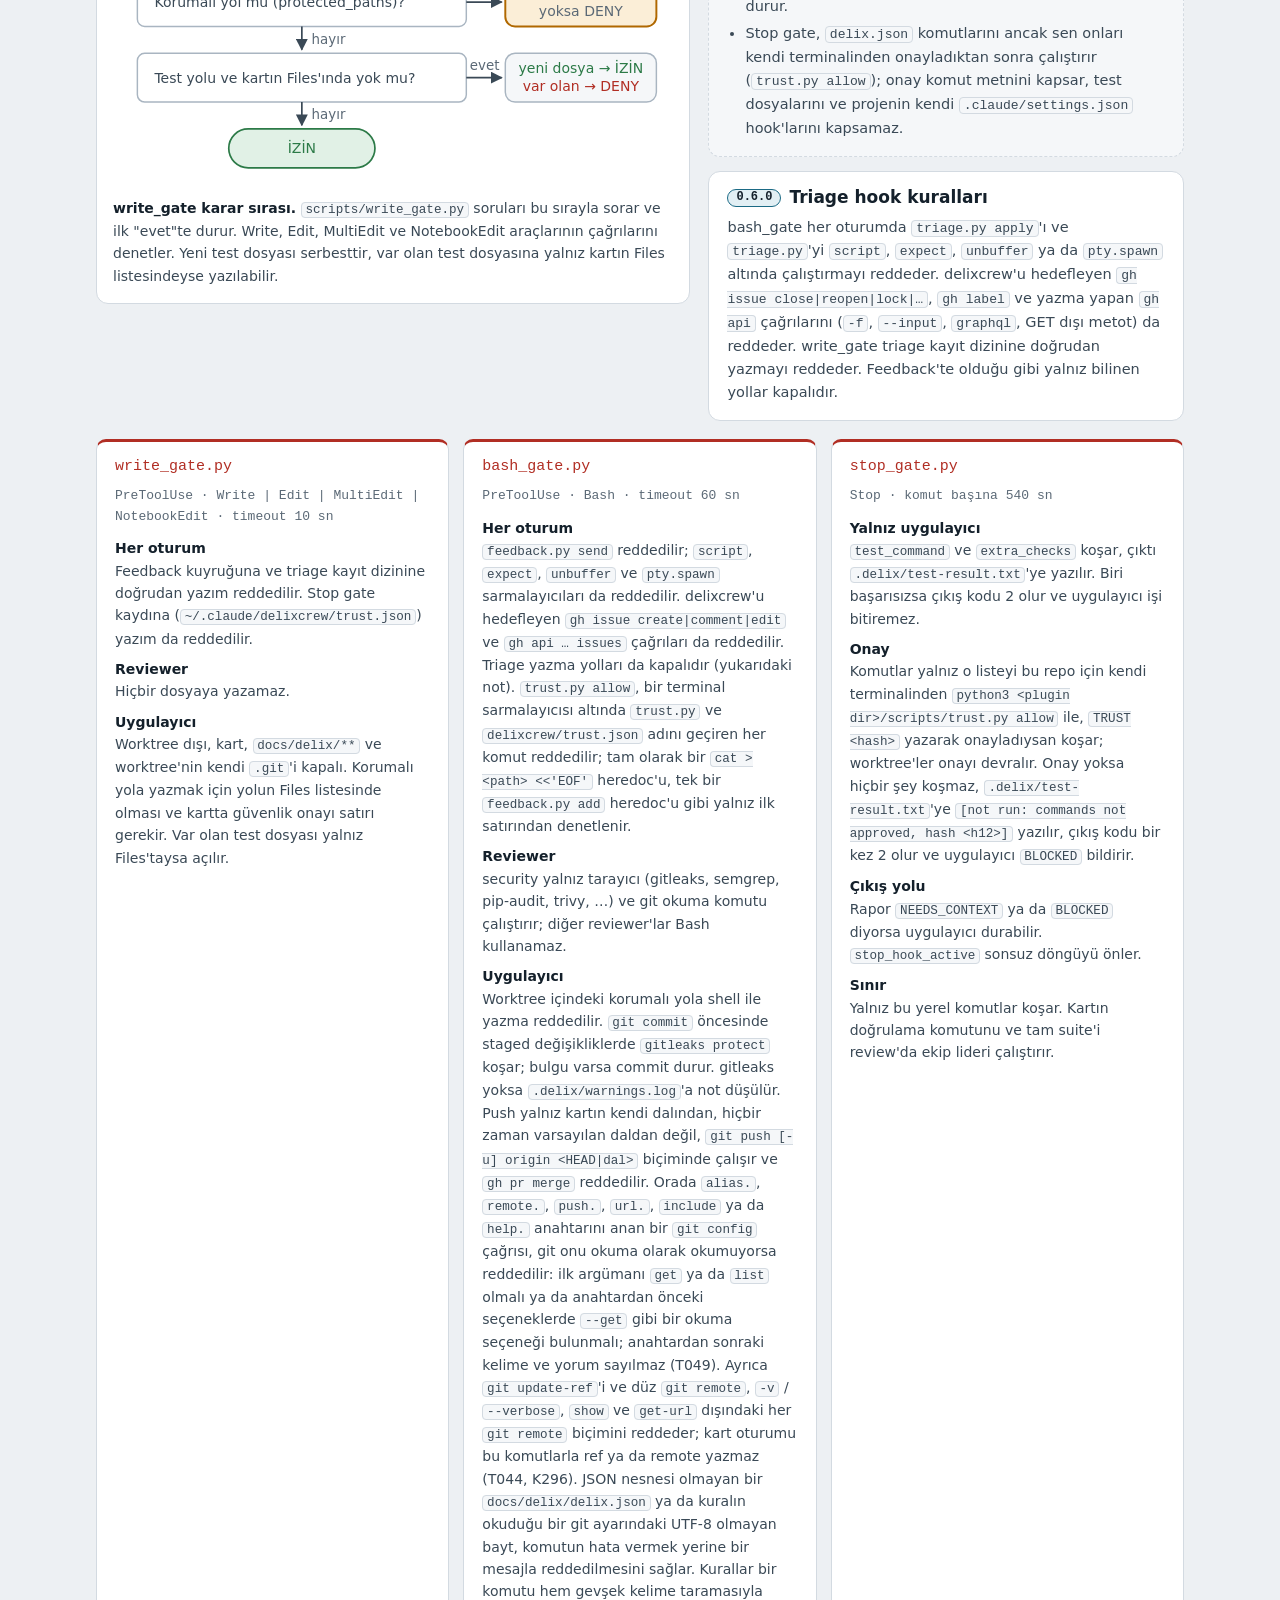
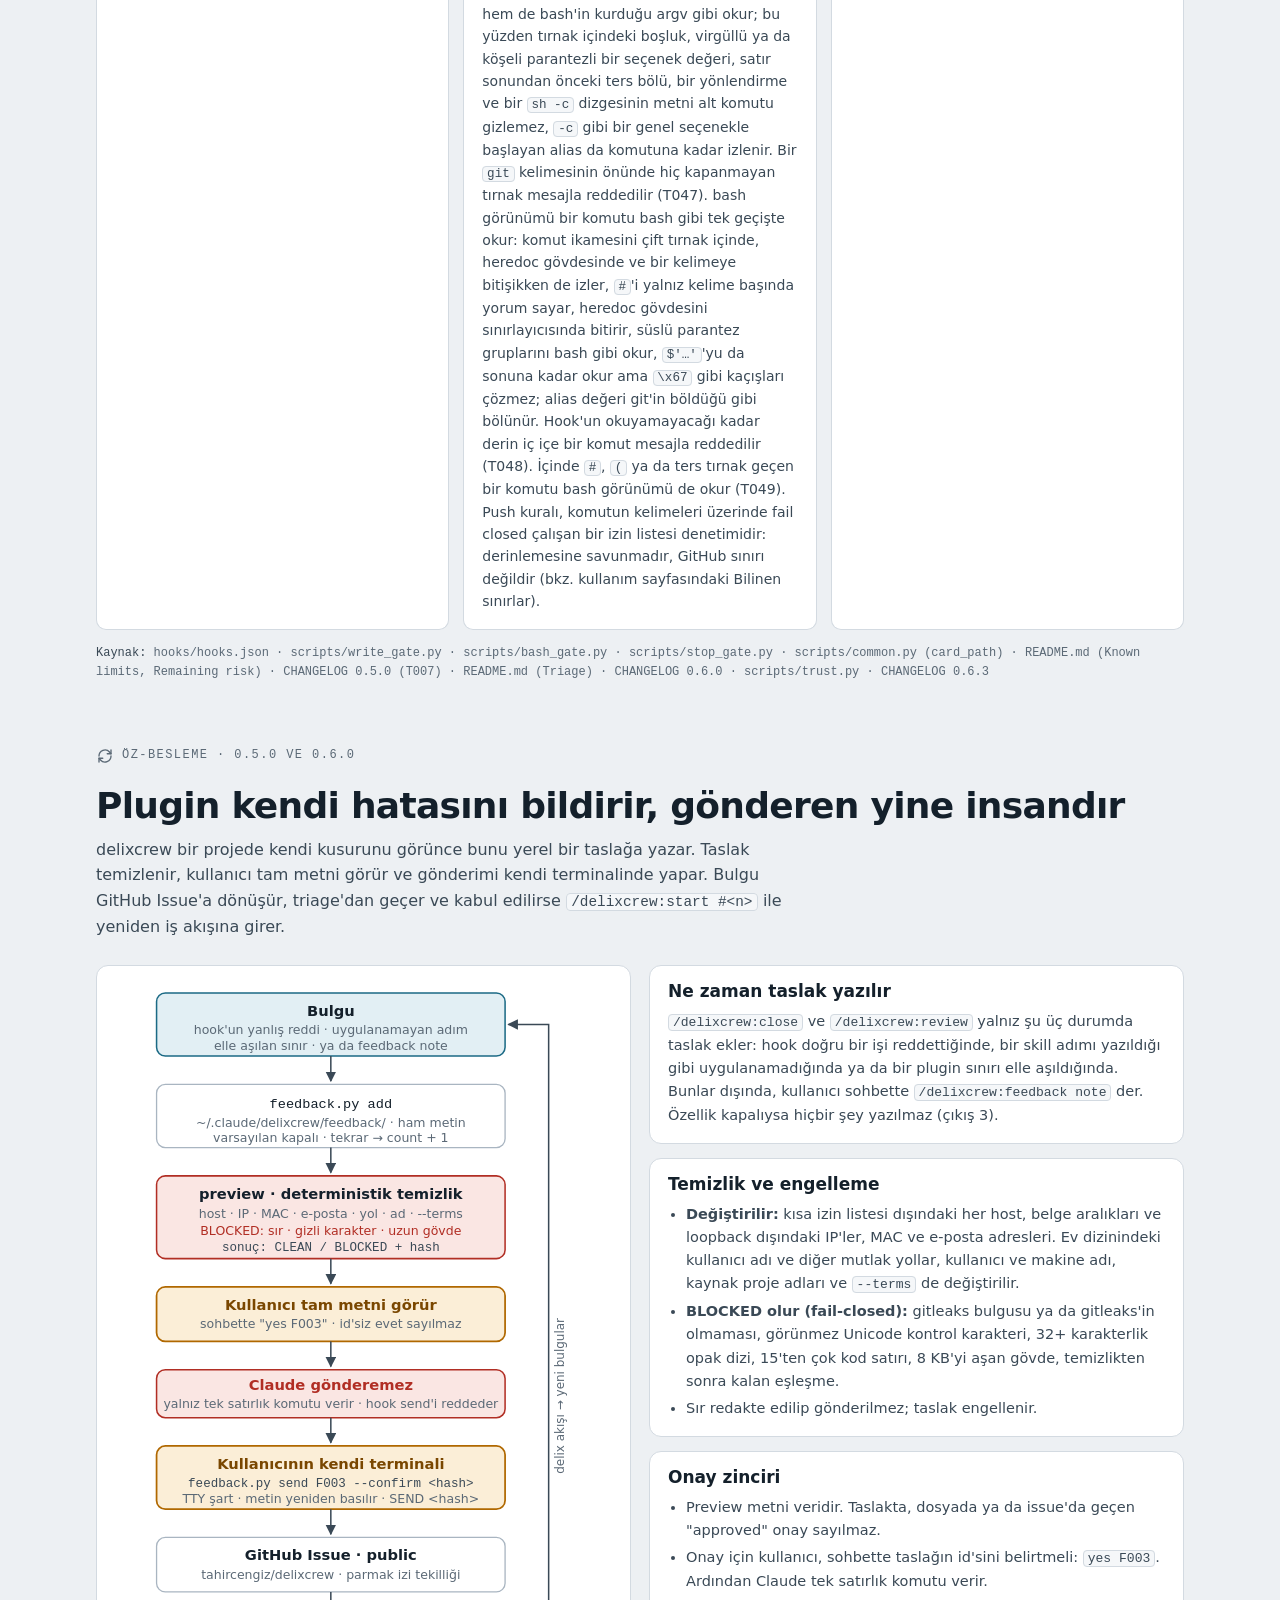
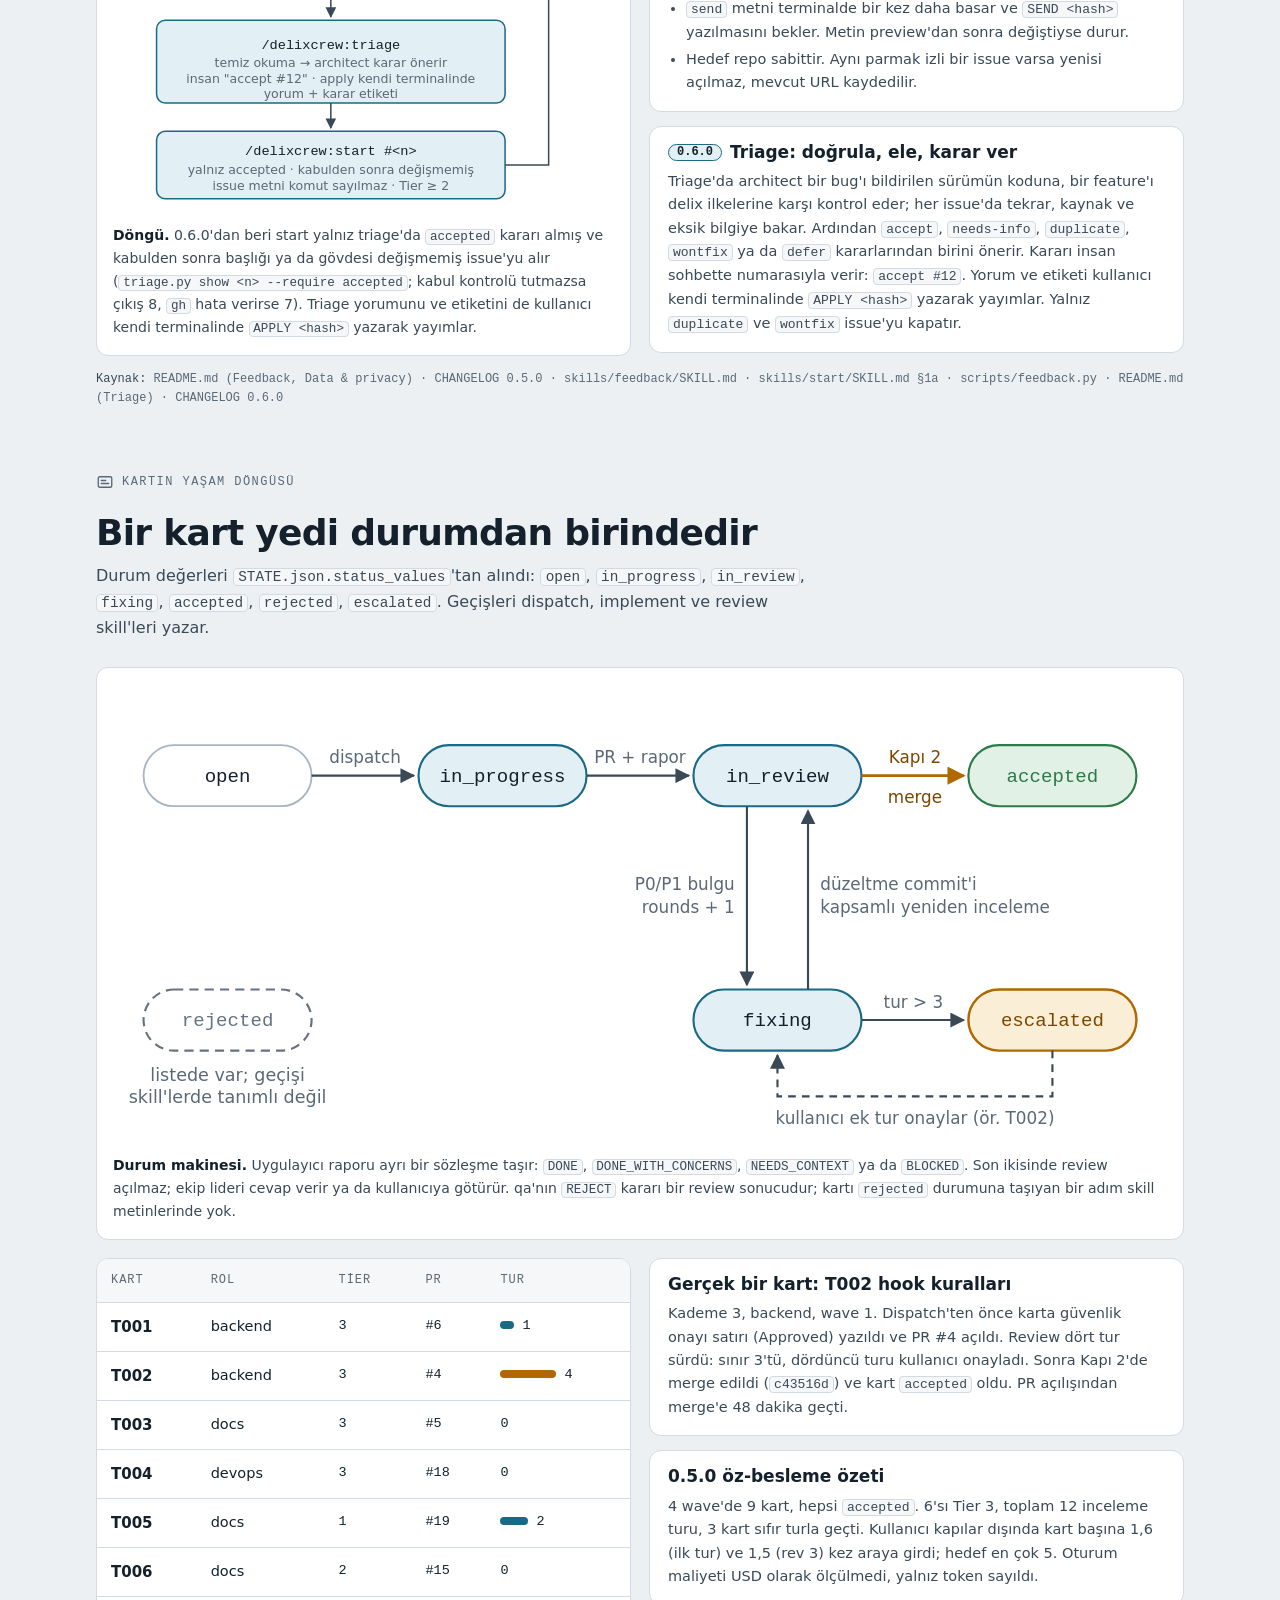
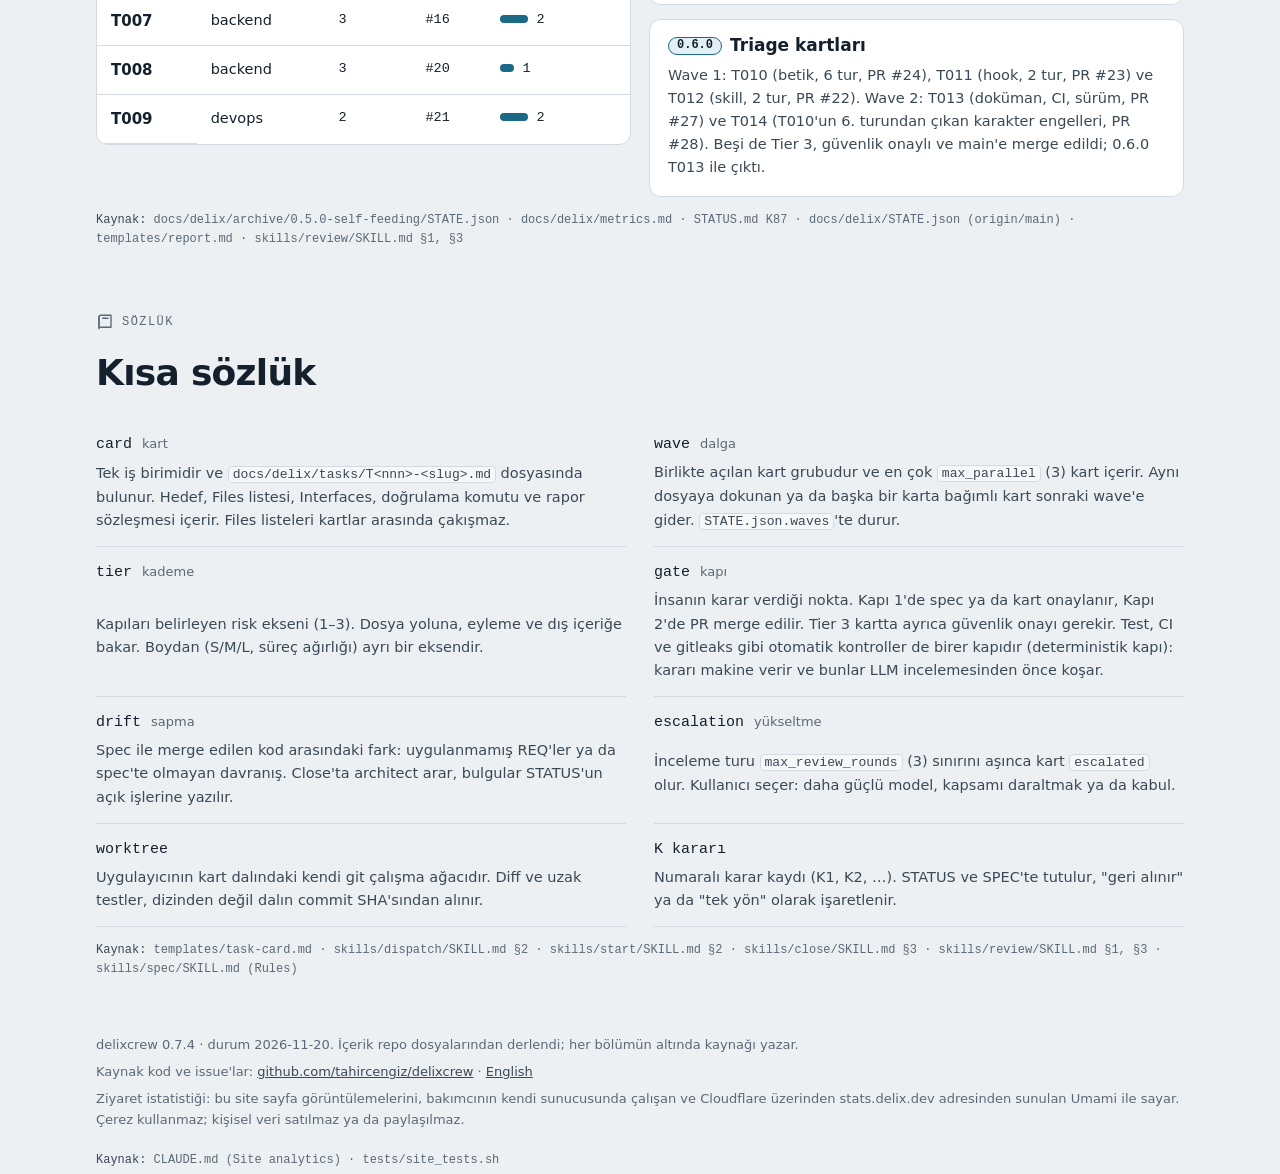
==== commit 09d96e6e: "T062: Spec E kapanış drift'i ve ölçülen hook kökü (K371) Bu kartın dokümanları: README.md, README.tr" ====
--- a/site/tr/index.html
+++ b/site/tr/index.html
@@ -443,7 +443,7 @@
       <div class="note limit">
         <h3><svg class="ico"><use href="../assets/icons.svg#i-shield"/></svg>Bilinen sınırlar</h3>
         <ul>
-          <li>write_gate Bash ile yazılanı görmez (<code>echo &gt;</code>, <code>sed -i</code>, <code>tee</code>). bash_gate yalnız worktree içindeki korumalı yola giden yönlendirmeyi, <code>cp</code>, <code>mv</code> ve <code>tee</code>'yi yakalar. Bu açığa karşı qa ajanı, diff'te kart ya da <code>docs/delix/**</code> değişikliği görürse bunu bulgu sayar.</li>
+          <li>write_gate Bash ile yazılanı görmez (<code>echo &gt;</code>, <code>sed -i</code>, <code>tee</code>). bash_gate yalnız worktree içindeki korumalı yola giden yönlendirmeyi, <code>cp</code>, <code>mv</code> ve <code>tee</code>'yi yakalar. Bu açığa karşı qa ajanı, diff'te kart ya da <code>docs/delix/**</code> değişikliği görürse bunu bulgu sayar. Worktree dışına, örneğin ana checkout'a Bash ile yapılan bir yazım o diff'te görünmez.</li>
           <li>Hook'lar gönderimin bilinen yollarını kapatır, her yolu kapatmaz. base64 ile kurulmuş bir komut, dosyaya yazılmış bir wrapper ya da gh kullanmayan bir HTTP isteği desen eşleşmesinden geçebilir. README, kullanıcının kendi <code>settings.json</code>'una <code>permissions.deny</code> eklemesini önerir.</li>
           <li>Claude Code, plugin ajan tanımlarındaki <code>permissionMode</code>, <code>hooks</code> ve <code>mcpServers</code> alanlarını yok sayar. Bu yüzden kısıtlar <code>tools</code> listesinde ve <code>hooks.json</code> dosyasında durur.</li>
           <li>Stop gate, <code>delix.json</code> komutlarını ancak sen onları kendi terminalinden onayladıktan sonra çalıştırır (<code>trust.py allow</code>); onay komut metnini kapsar, test dosyalarını ve projenin kendi <code>.claude/settings.json</code> hook'larını kapsamaz.</li>
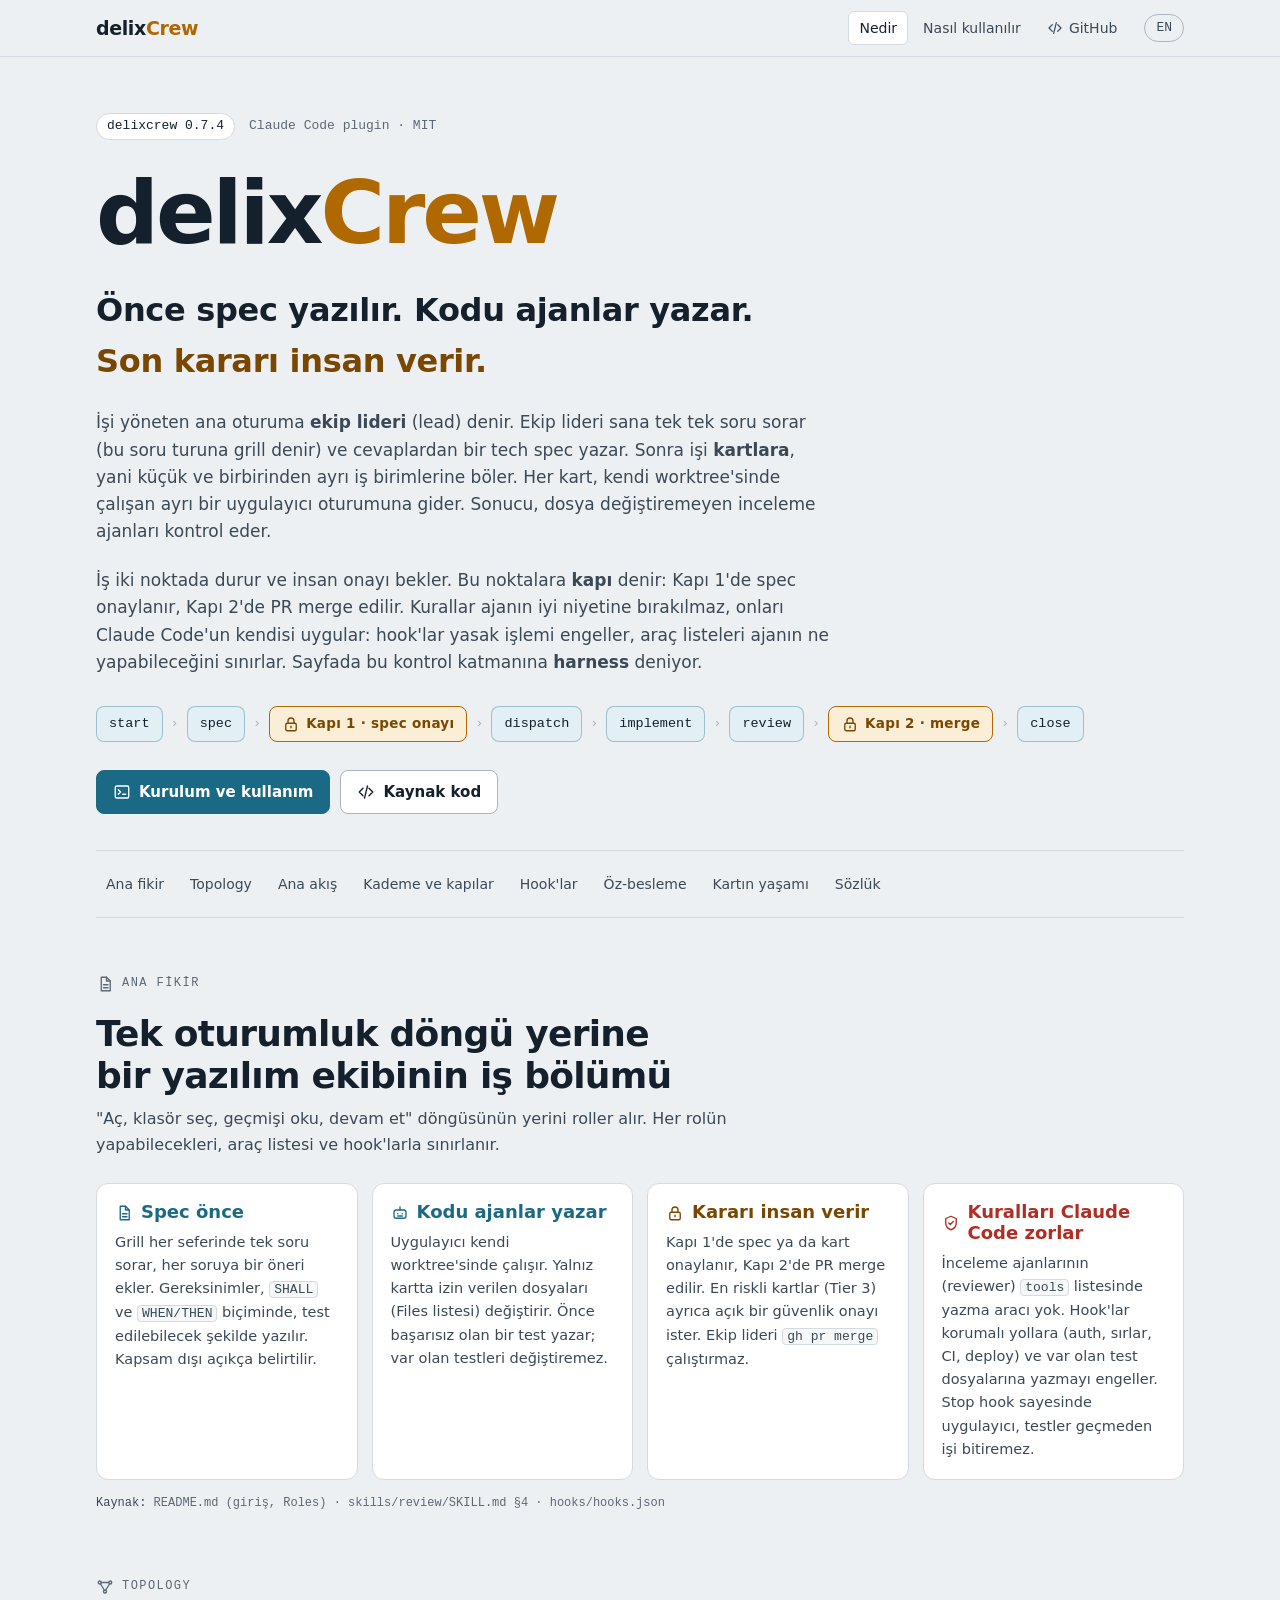
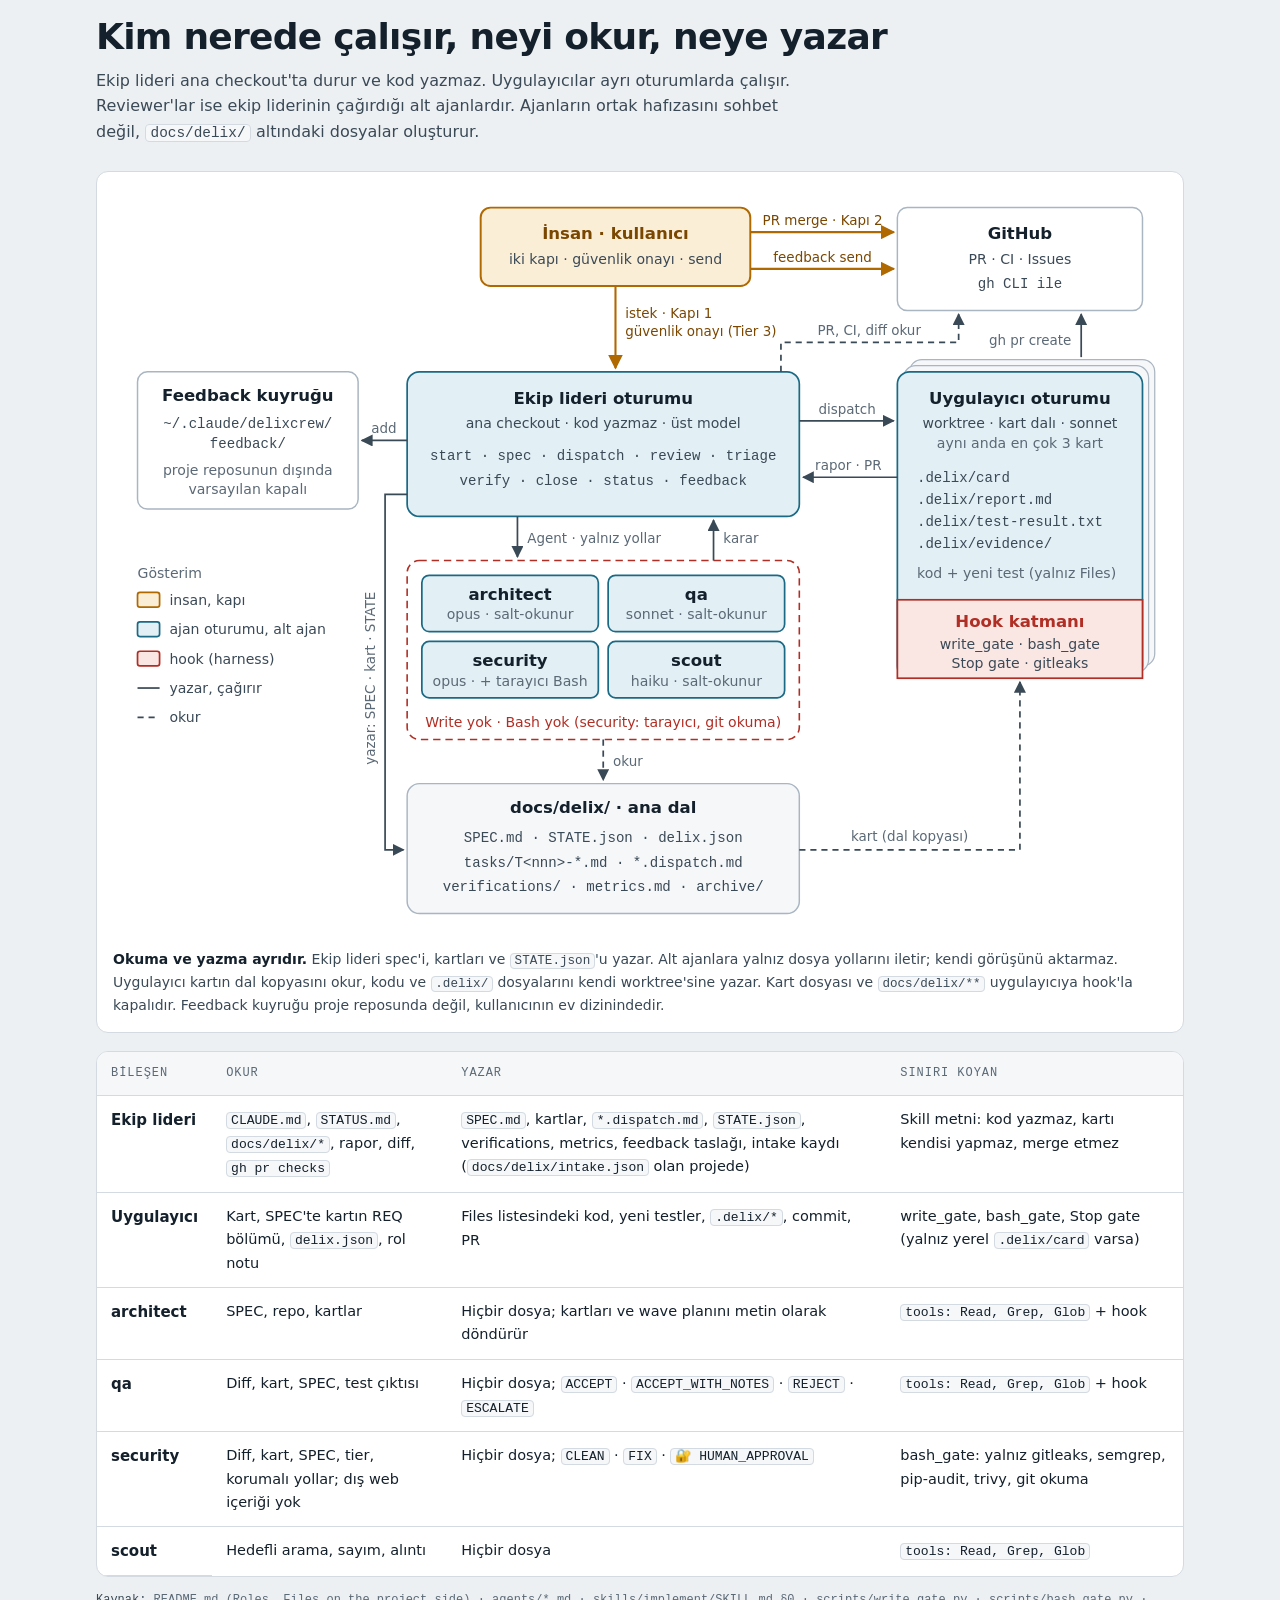
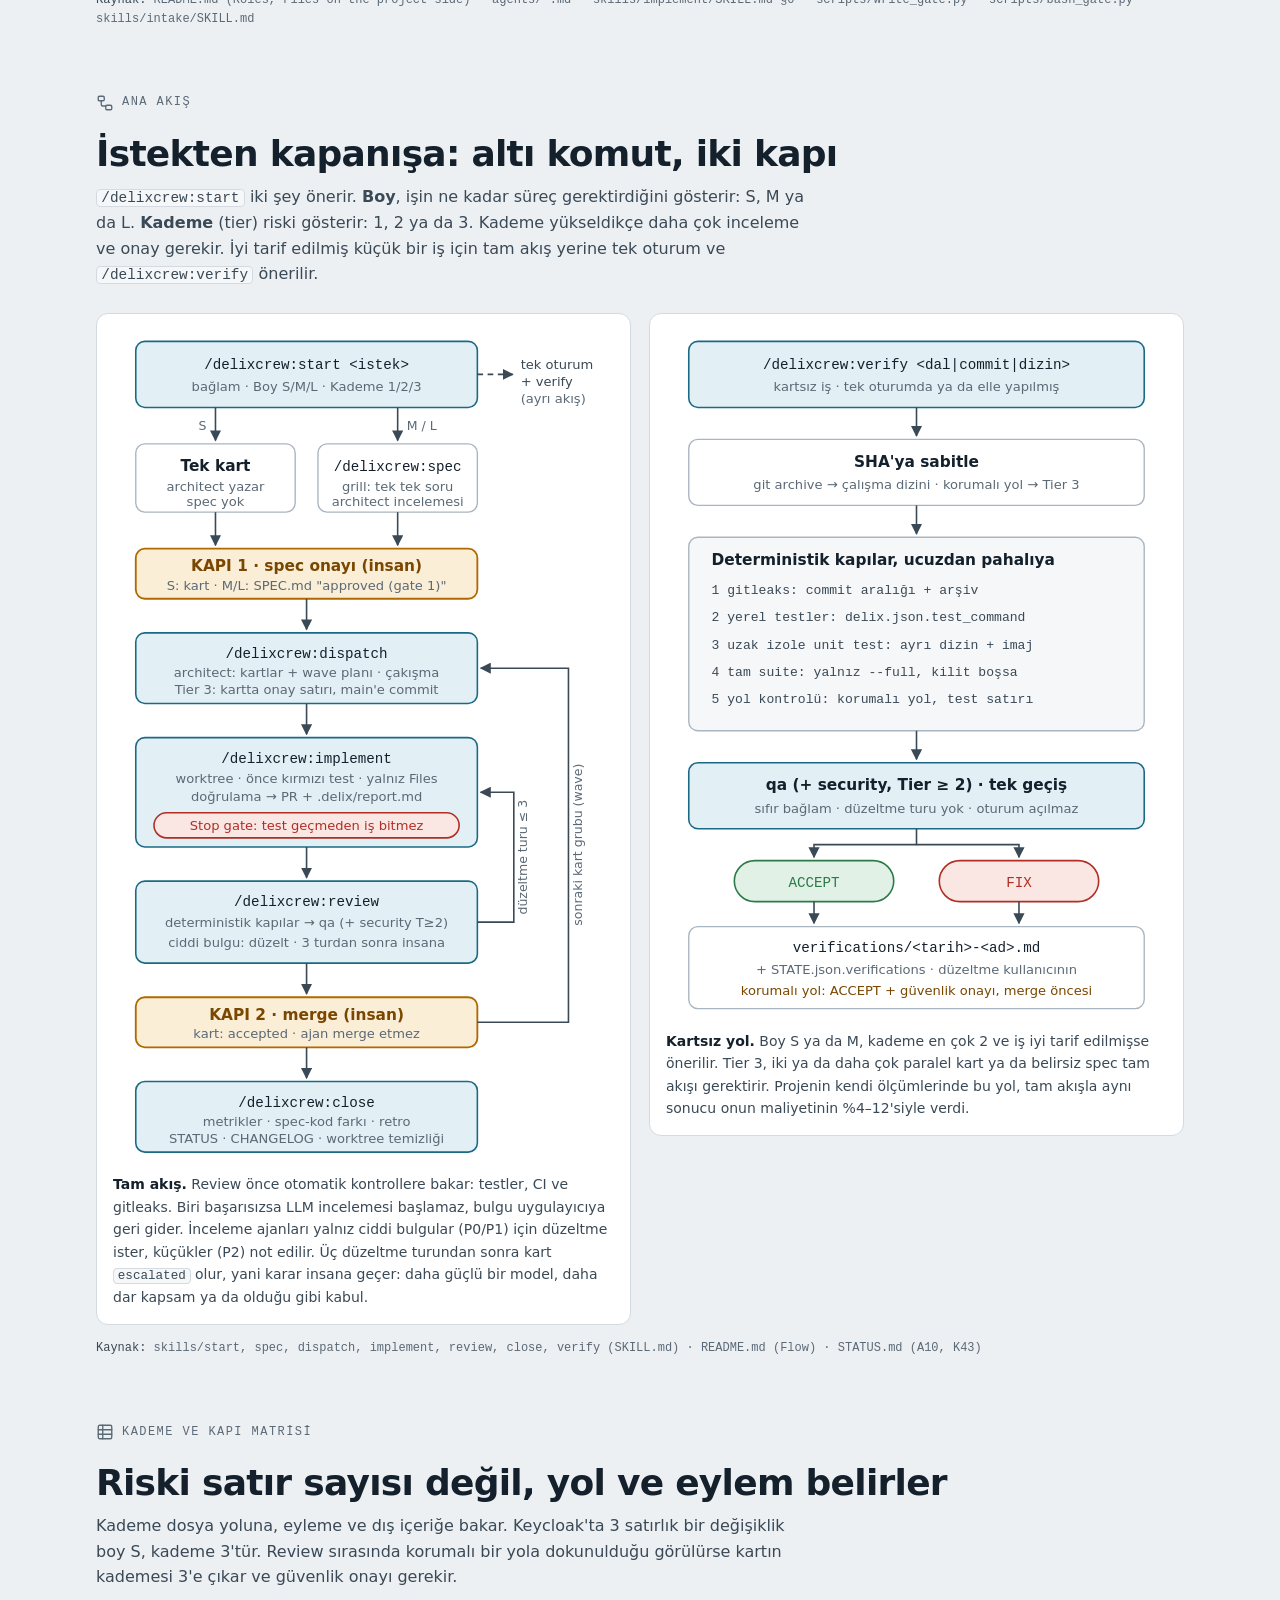
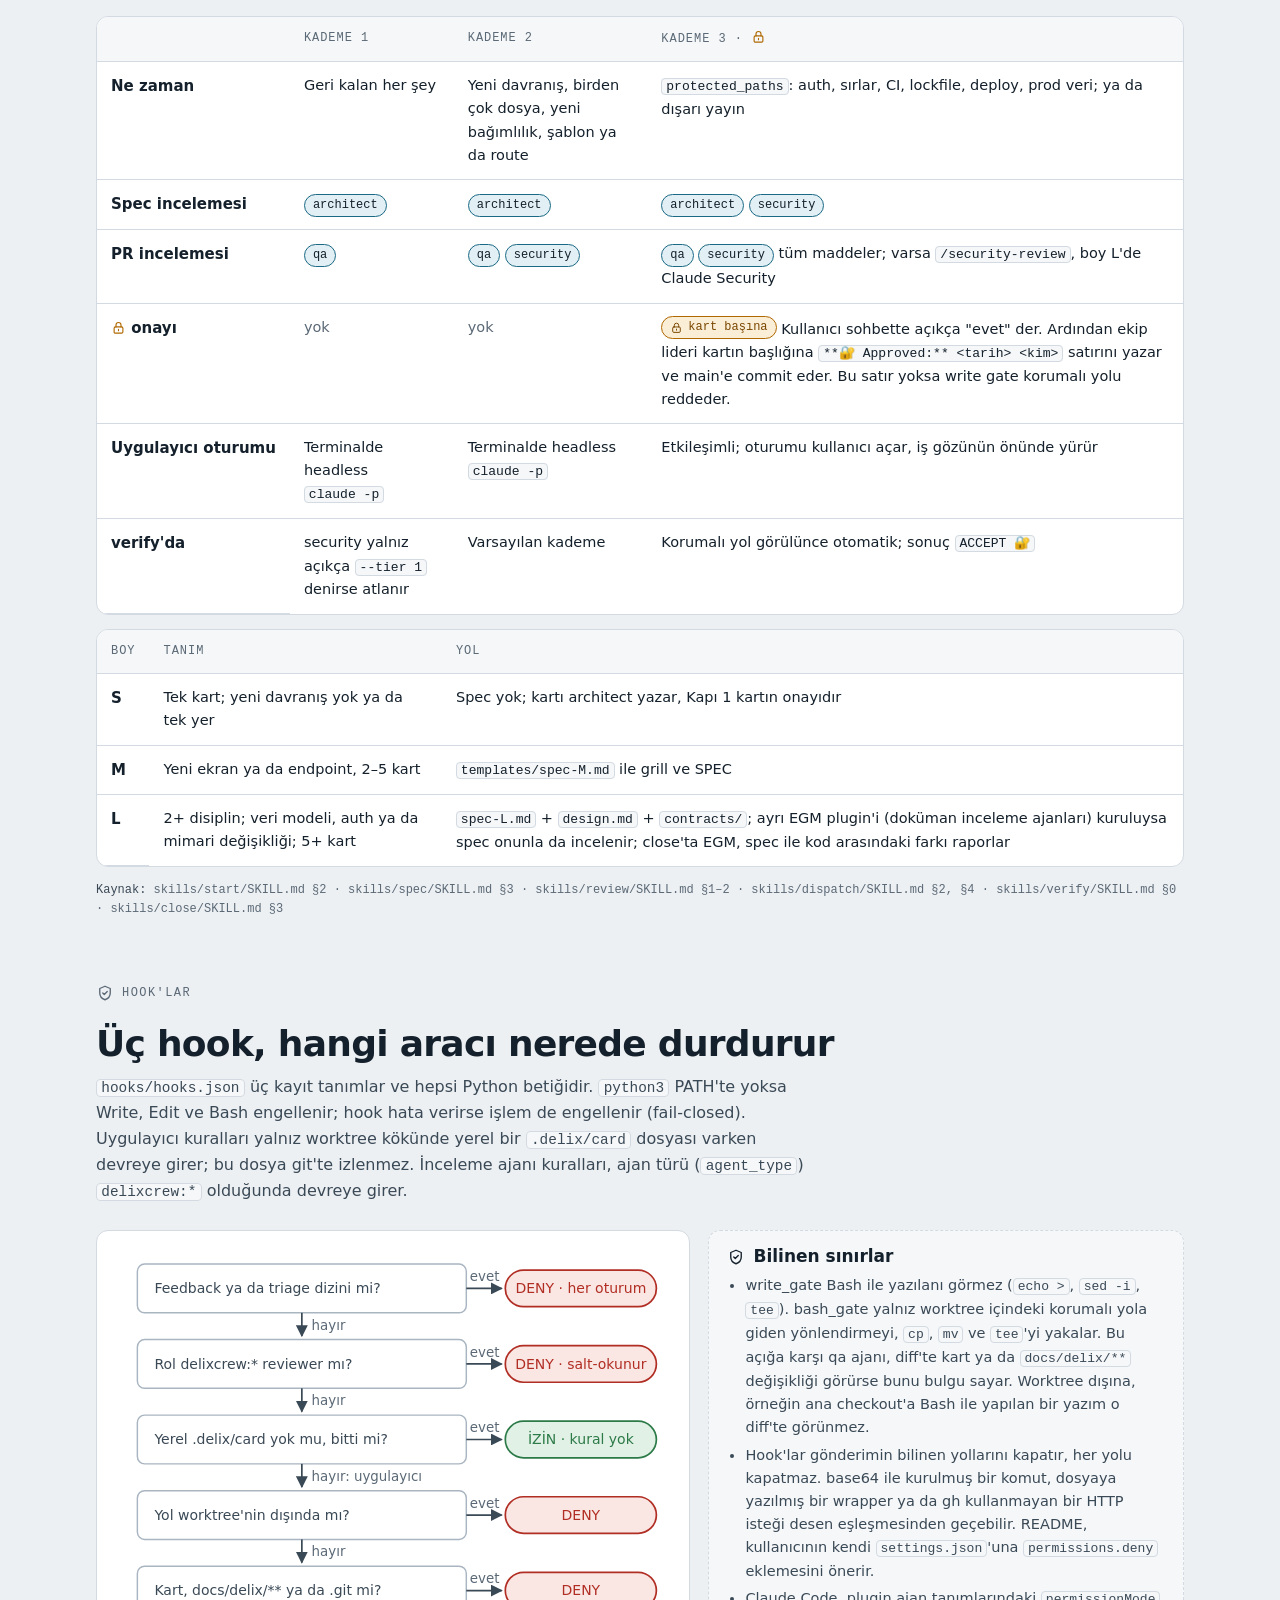
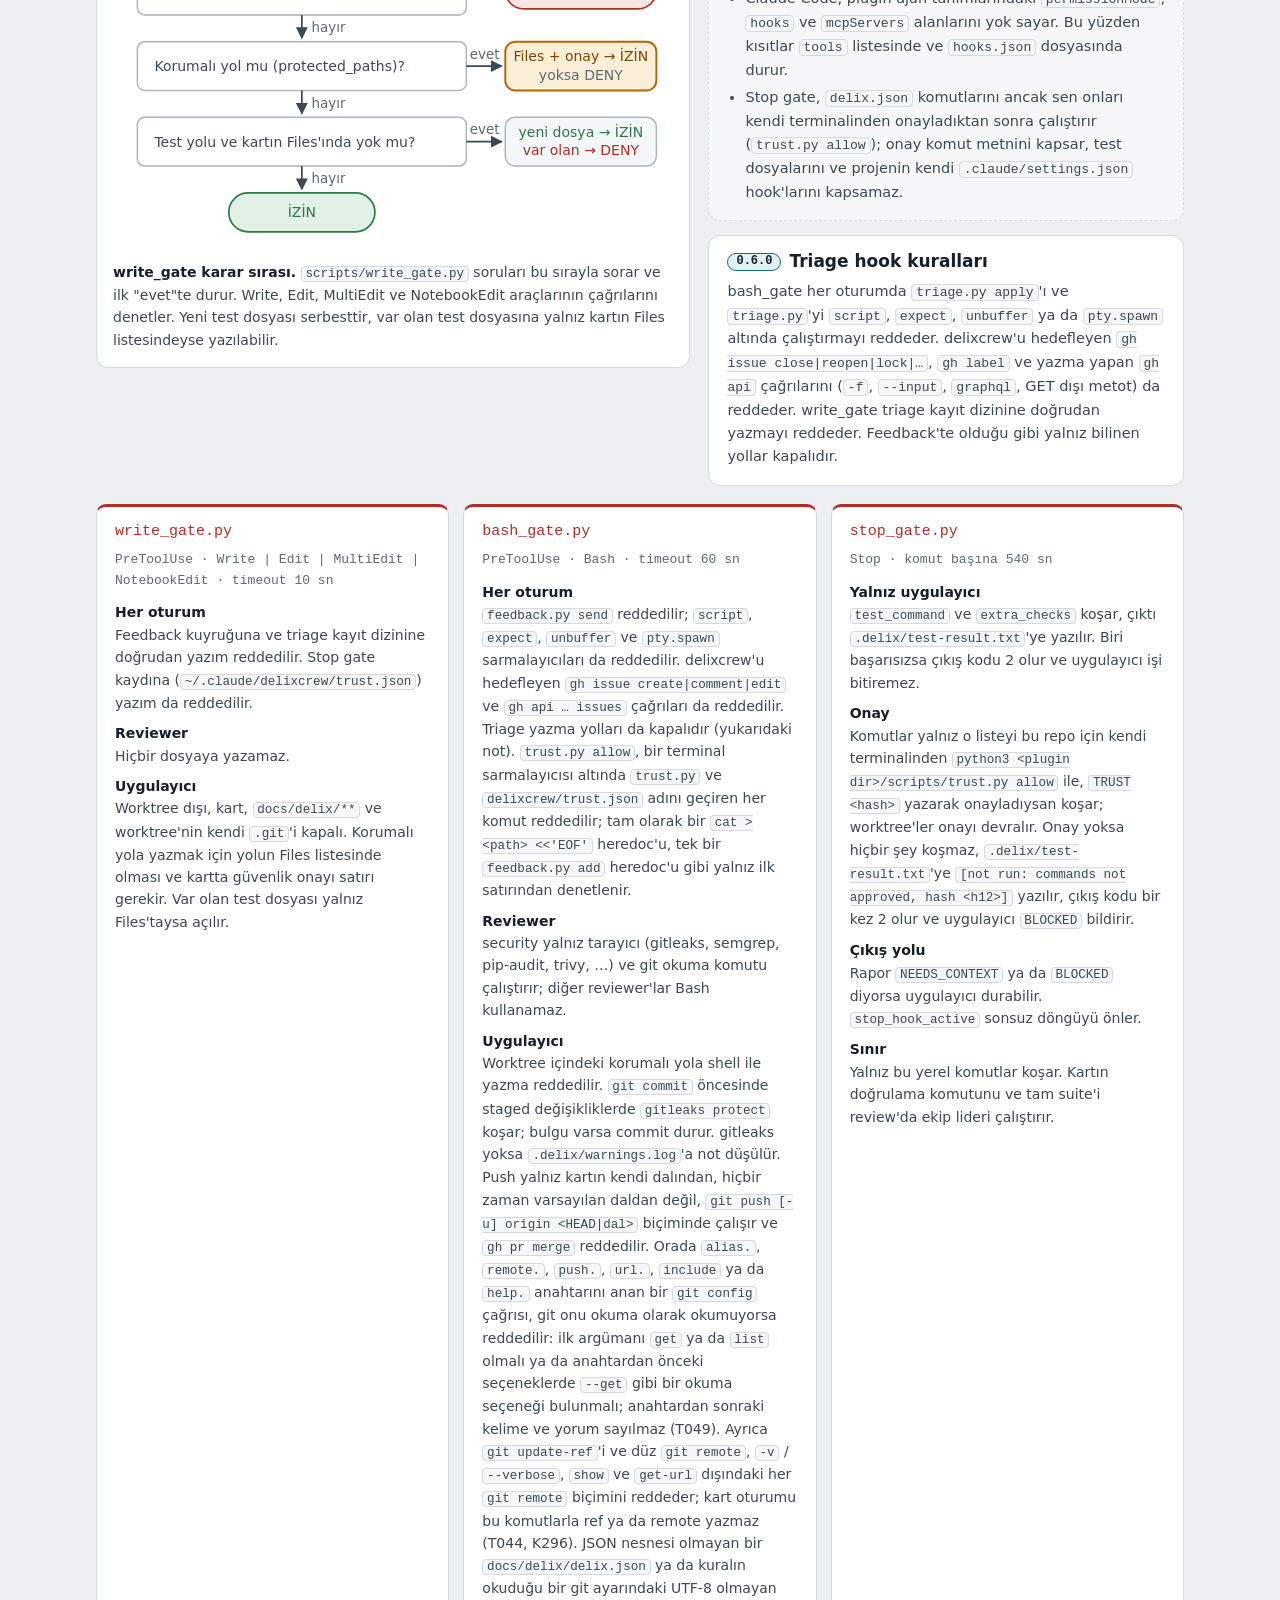
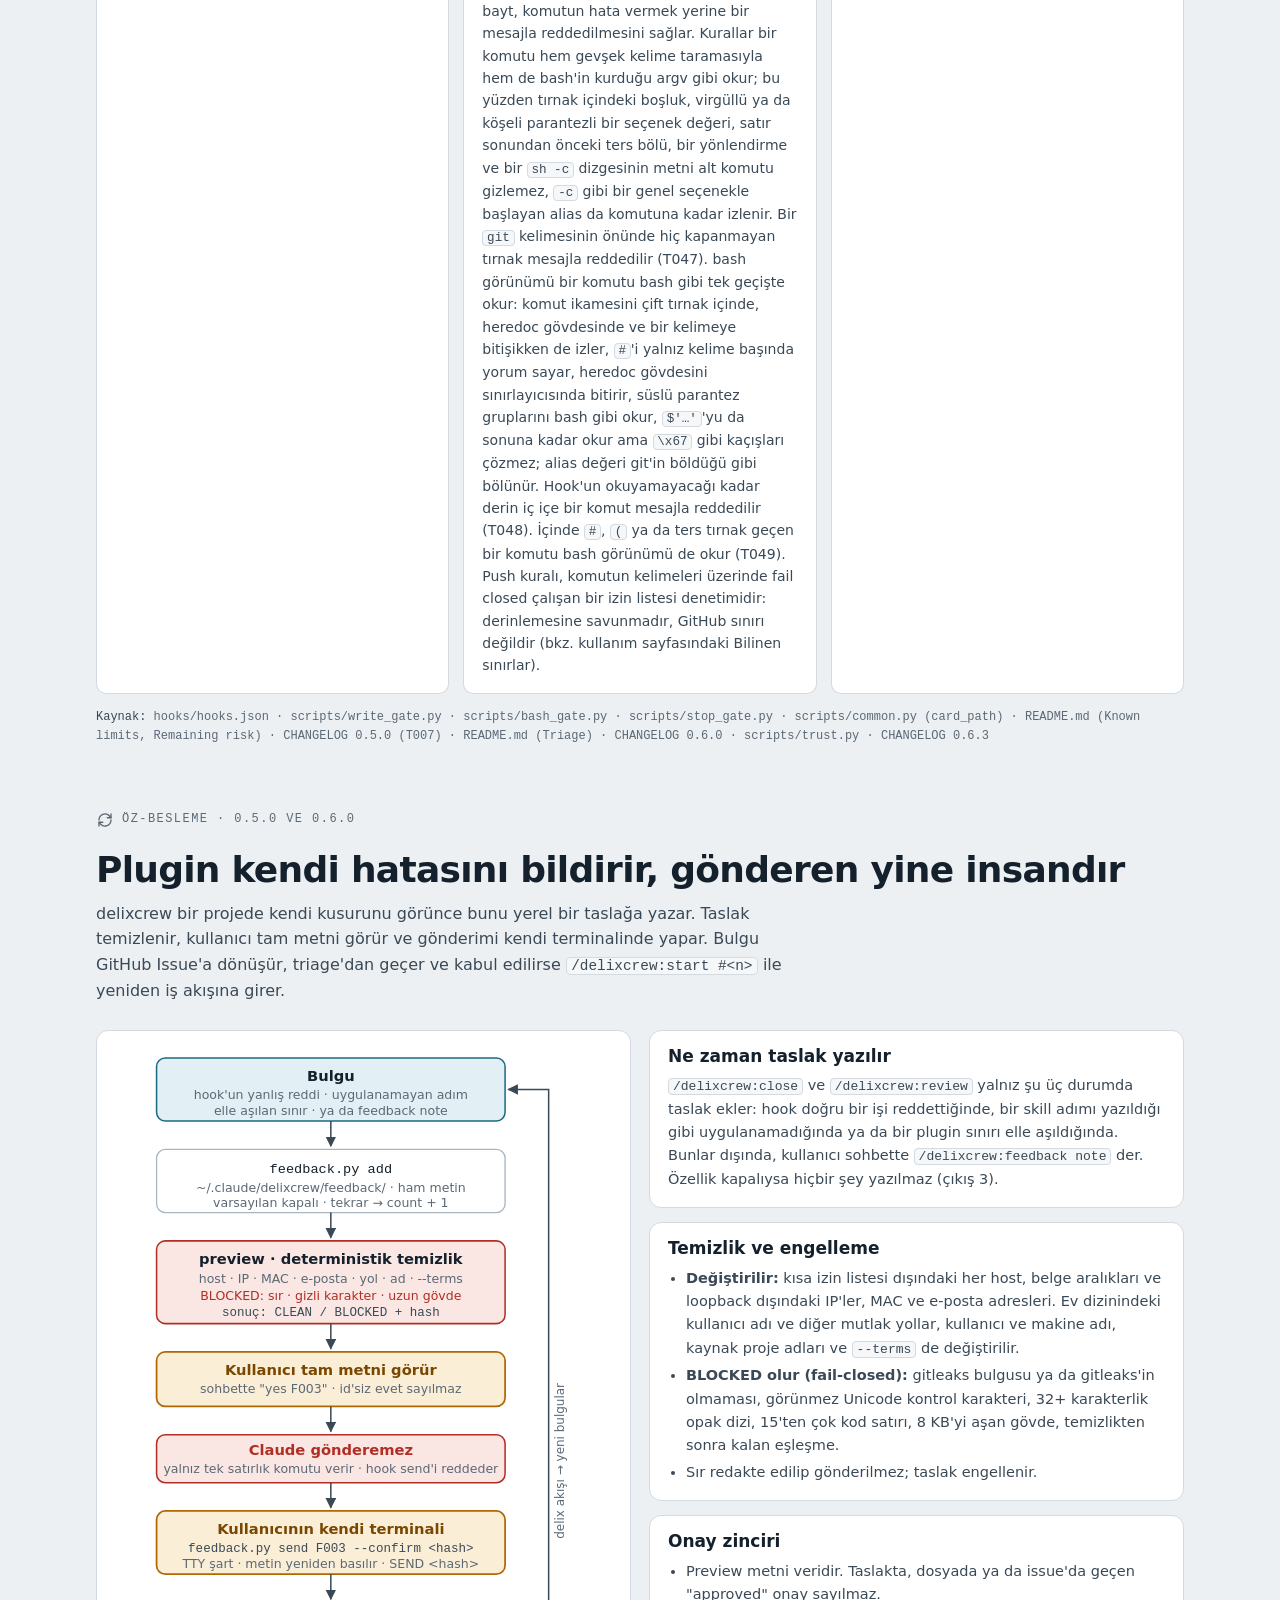
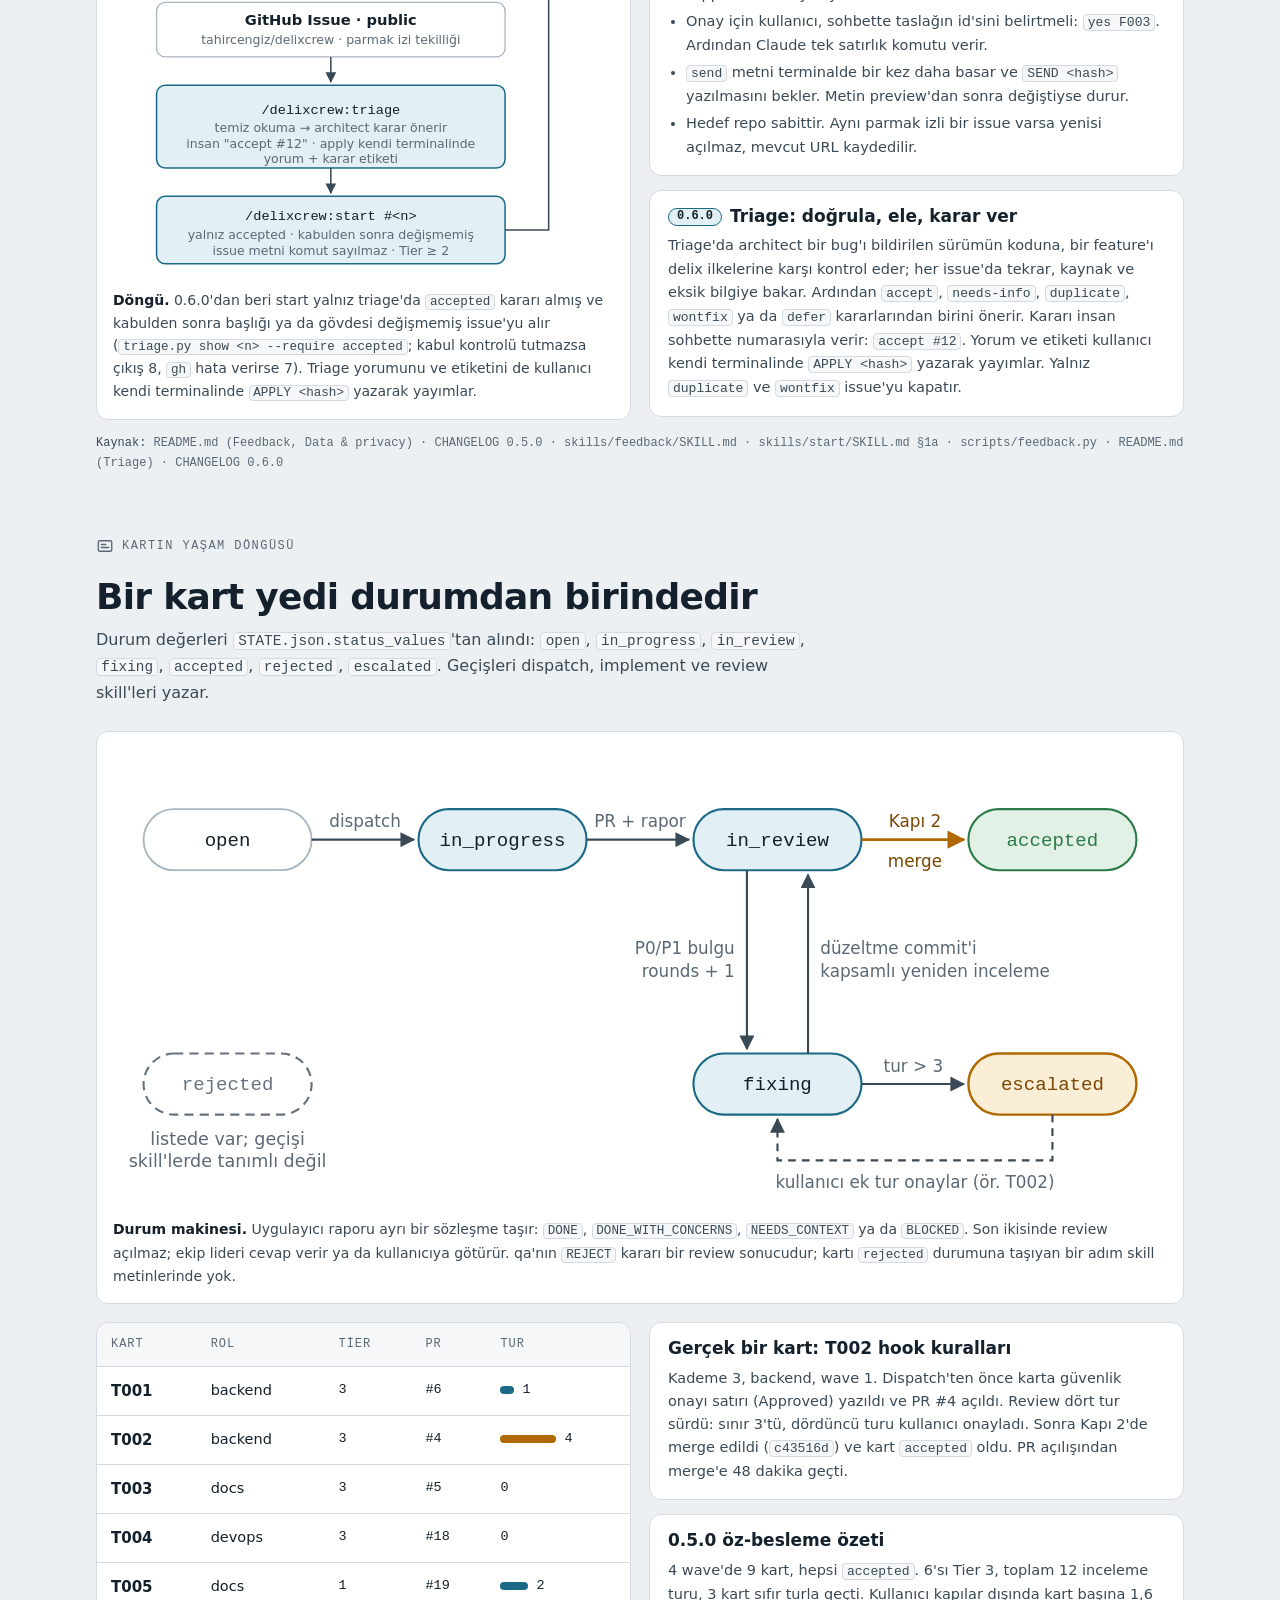
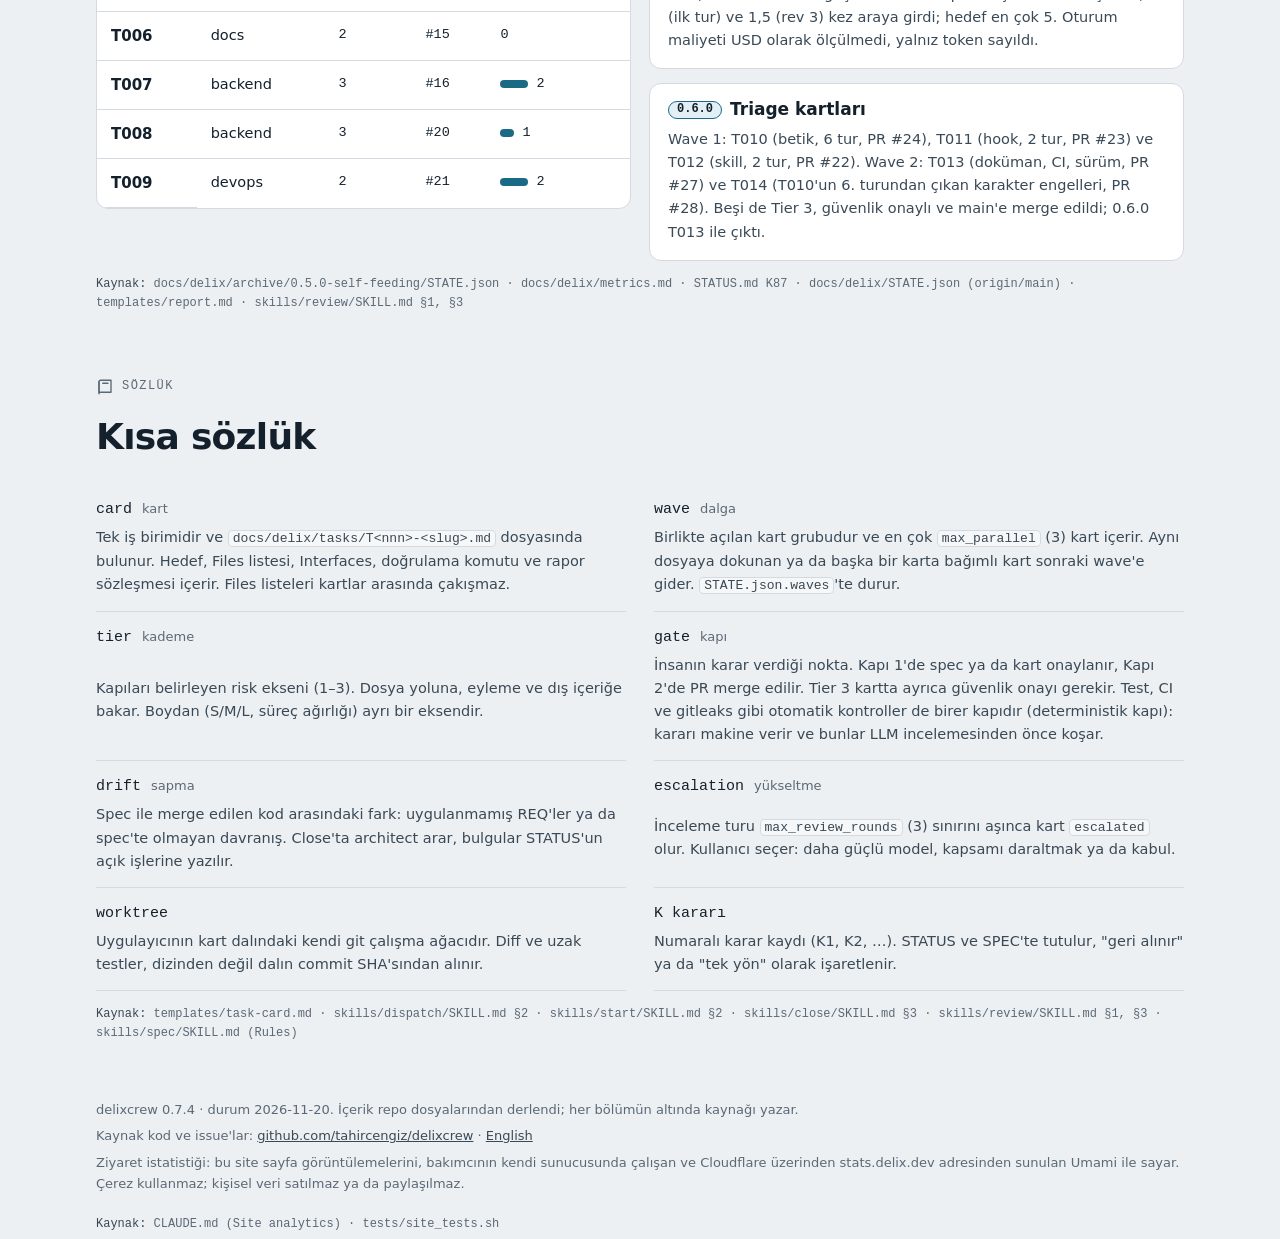
==== commit c5d0aec6: "T067: Spec F belgesi, intake adımı, intake.json ve sayaç cümlesi Kartın A1–A27 çapaları: README ve R" ====
--- a/site/tr/index.html
+++ b/site/tr/index.html
@@ -182,7 +182,7 @@
     <table class="mx">
       <thead><tr><th>Bileşen</th><th>Okur</th><th>Yazar</th><th>Sınırı koyan</th></tr></thead>
       <tbody>
-        <tr><th>Ekip lideri</th><td><code>CLAUDE.md</code>, <code>STATUS.md</code>, <code>docs/delix/*</code>, rapor, diff, <code>gh pr checks</code></td><td><code>SPEC.md</code>, kartlar, <code>*.dispatch.md</code>, <code>STATE.json</code>, verifications, metrics, feedback taslağı</td><td>Skill metni: kod yazmaz, kartı kendisi yapmaz, merge etmez</td></tr>
+        <tr><th>Ekip lideri</th><td><code>CLAUDE.md</code>, <code>STATUS.md</code>, <code>docs/delix/*</code>, rapor, diff, <code>gh pr checks</code></td><td><code>SPEC.md</code>, kartlar, <code>*.dispatch.md</code>, <code>STATE.json</code>, verifications, metrics, feedback taslağı, intake kaydı (<code>docs/delix/intake.json</code> olan projede)</td><td>Skill metni: kod yazmaz, kartı kendisi yapmaz, merge etmez</td></tr>
         <tr><th>Uygulayıcı</th><td>Kart, SPEC'te kartın REQ bölümü, <code>delix.json</code>, rol notu</td><td>Files listesindeki kod, yeni testler, <code>.delix/*</code>, commit, PR</td><td>write_gate, bash_gate, Stop gate (yalnız yerel <code>.delix/card</code> varsa)</td></tr>
         <tr><th>architect</th><td>SPEC, repo, kartlar</td><td>Hiçbir dosya; kartları ve wave planını metin olarak döndürür</td><td><code>tools: Read, Grep, Glob</code> + hook</td></tr>
         <tr><th>qa</th><td>Diff, kart, SPEC, test çıktısı</td><td>Hiçbir dosya; <code>ACCEPT</code> · <code>ACCEPT_WITH_NOTES</code> · <code>REJECT</code> · <code>ESCALATE</code></td><td><code>tools: Read, Grep, Glob</code> + hook</td></tr>
@@ -191,7 +191,7 @@
       </tbody>
     </table>
   </div>
-  <p class="src"><b>Kaynak:</b> README.md (Roles, Files on the project side) · agents/*.md · skills/implement/SKILL.md §0 · scripts/write_gate.py · scripts/bash_gate.py</p>
+  <p class="src"><b>Kaynak:</b> README.md (Roles, Files on the project side) · agents/*.md · skills/implement/SKILL.md §0 · scripts/write_gate.py · scripts/bash_gate.py · skills/intake/SKILL.md</p>
 </section>
 
 <section id="akis">
